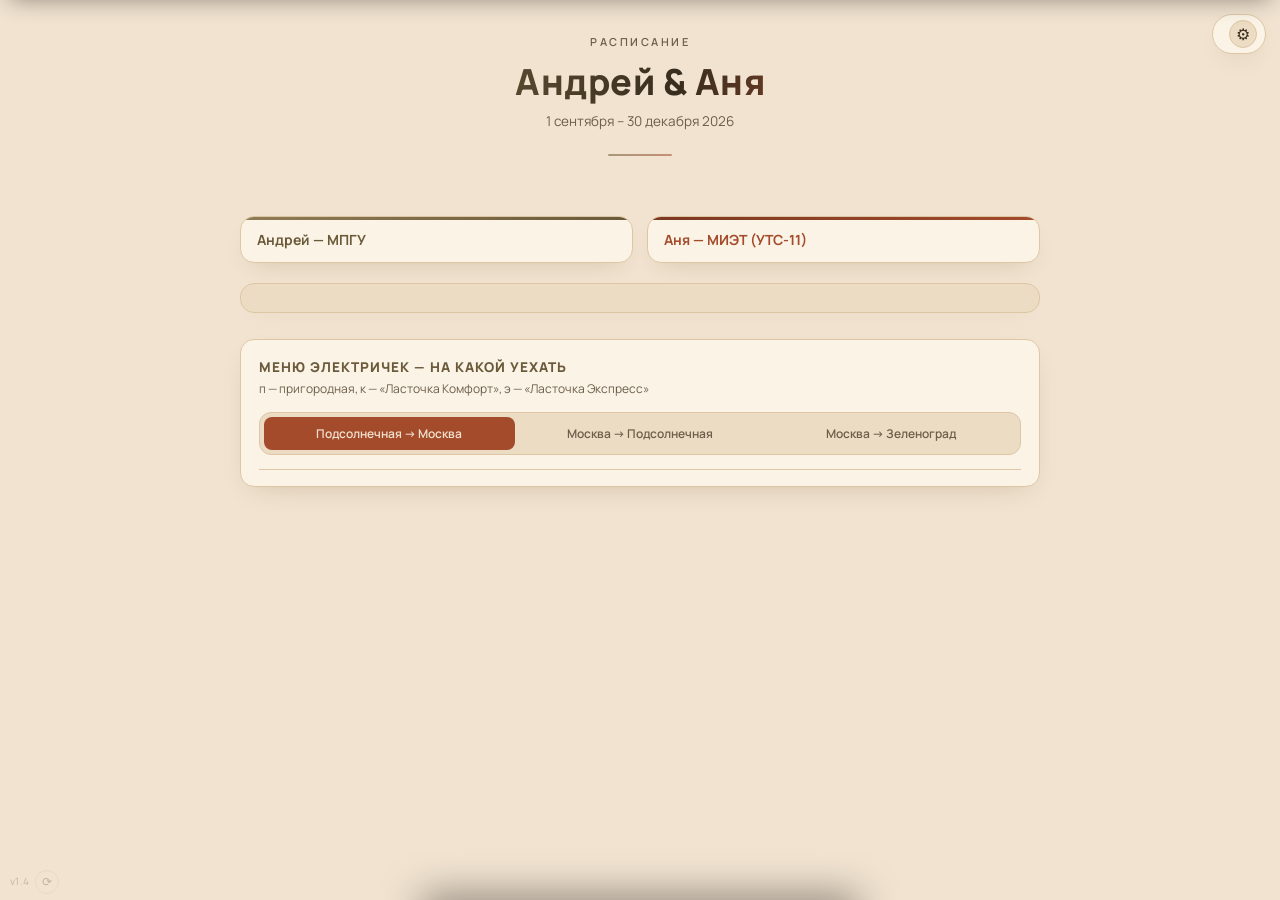
==== index.html @ a328d394 "feat: Add theme deletion functionality Co-Authored-By: Claude Code <noreply@anthropic.com>" ====
﻿<!DOCTYPE html>
<html lang="ru">
<head>
<meta charset="UTF-8">
<meta name="viewport" content="width=device-width, initial-scale=1.0, viewport-fit=cover">
<meta name="theme-color" id="themeColorMeta" content="#1a1512">
<meta name="apple-mobile-web-app-capable" content="yes">
<meta name="apple-mobile-web-app-status-bar-style" content="black-translucent">
<meta name="mobile-web-app-capable" content="yes">
<meta name="format-detection" content="telephone=no">
<meta name="description" content="Табло Андрея и Ани — расписание пар, электрички и свободное время на семестр 2026">
<meta name="apple-mobile-web-app-title" content="Табло Андрея и Ани">
<link rel="manifest" href="./manifest.json">
<link rel="apple-touch-icon" href="./icon-192.png">
<link rel="icon" type="image/png" sizes="192x192" href="./icon-192.png">
<script>
// Применяем сохранённую тему как можно раньше — до отрисовки, чтобы не было
// вспышки дефолтной темы (и цвета строки браузера, который ей не соответствует)
// при перезаходе на сайт.
(function(){
  try{
    var saved = localStorage.getItem('schedule-theme-andrey-anya');
    var resolved = saved || ((window.matchMedia && window.matchMedia('(prefers-color-scheme: light)').matches)
      // Без сохранённого выбора раньше всегда стартовала тёмная "Мокко".
      // Теперь, если у пользователя в системе включена светлая тема,
      // по умолчанию показываем светлую "Терракоту".
      ? 'terracotta' : null);
    if(resolved){
      document.documentElement.setAttribute('data-theme', resolved);
    }
    var meta = document.getElementById('themeColorMeta');
    if(meta) meta.setAttribute('content', resolved === 'terracotta' ? '#f1e3d0' : '#1a1512');
  }catch(e){}
})();
</script>
<noscript><div style="max-width:800px;margin:40px auto;padding:16px 20px;font-family:'Manrope',-apple-system,'Segoe UI',Roboto,Helvetica,Arial,sans-serif;font-size:14px;line-height:1.6;color:#5b4636;background:#f4ead9;border:1px solid #d9c3a3;border-radius:14px;">Табло — это интерактивное приложение, для его работы нужен включённый JavaScript. Пожалуйста, включите его и обновите страницу.</div></noscript>
<title>Табло — Андрей и Аня</title>
<link rel="preconnect" href="https://fonts.googleapis.com">
<link rel="preconnect" href="https://fonts.gstatic.com" crossorigin>
<link href="https://fonts.googleapis.com/css2?family=Manrope:wght@400;500;600;700;800&display=swap" rel="stylesheet">
<style>
  /* Мокко — базовая тема (без data-theme), тёмная: эспрессо-шоколад +
     карамель + бордо, в духе трендов 2026 (Pantone Mocha Mousse,
     Benjamin Moore Silhouette). */
  :root{
    color-scheme: dark;
    --bg: #1a1512;
    --panel: #241d17;
    --panel-2: #2c231c;
    --line: #3d3025;
    --andrey: #d3a86a;
    --andrey-dim: #a17f4d;
    --andrey-soft: rgba(211,168,106,0.12);
    --anya: #d1657b;
    --anya-dim: #9c4b5c;
    --anya-soft: rgba(209,101,123,0.15);
    --text: #f0e4d4;
    --text-dim: #a4907a;
    --free: #8fbf7a;
    --shadow: 0 10px 30px -12px rgba(0,0,0,0.6);
    --ease: cubic-bezier(.22,1,.36,1);
    /* Часто повторяющиеся пары transition. Подставляются через var() только
       туда, где длительность совпадает 1-в-1 — ни один селектор не потерял
       свой полный список transition-свойств, поведение не меняется, просто
       меньше дублирования буквального текста "color .3s var(--ease)" по файлу. */
    --t-color: color .3s var(--ease);
    --t-bg: background-color .3s var(--ease);
  }
  /* Терракота — светлая, глина/хаки + терракотовый (в духе трендов 2026:
     Universal Khaki, terracotta & clay). */
  :root[data-theme="terracotta"]{
    color-scheme: light;
    --bg: #f1e3d0;
    --panel: #faf3e6;
    --panel-2: #ecdcc3;
    --line: #ddc6a4;
    --andrey: #6b5a3a;
    --andrey-dim: #8f7c56;
    --andrey-soft: rgba(107,90,58,0.10);
    --anya: #a34b2b;
    --anya-dim: #7b3921;
    --anya-soft: rgba(163,75,43,0.12);
    --text: #382d1e;
    --text-dim: #6c5e4a;
    --free: #516839;
    --shadow: 0 10px 26px -14px rgba(90,55,20,0.25);
  }
  *{
    box-sizing:border-box;
    -webkit-tap-highlight-color: transparent;
  }
  body{
    margin:0;
    background: var(--bg);
    color: var(--text);
    font-family: 'Manrope', -apple-system, 'Segoe UI', Roboto, Helvetica, Arial, sans-serif;
    padding: max(28px, env(safe-area-inset-top)) max(16px, env(safe-area-inset-right)) max(60px, env(safe-area-inset-bottom)) max(16px, env(safe-area-inset-left));
    -webkit-font-smoothing: antialiased;
    -webkit-text-size-adjust: 100%;
    transition: background-color .4s var(--ease), var(--t-color);
  }
  .wrap{max-width: 800px; margin: 0 auto;}

  @keyframes dropIn{
    from{ opacity:0; transform: translateY(-10px); }
    to{ opacity:1; transform: translateY(0); }
  }
  @keyframes riseIn{
    from{ opacity:0; transform: translateY(10px); }
    to{ opacity:1; transform: translateY(0); }
  }
  @keyframes slotIn{
    from{ opacity:0; transform: translateY(12px); }
    to{ opacity:1; transform: translateY(0); }
  }
  @keyframes pillPop{
    0%{ transform: scale(.90); }
    55%{ transform: scale(1.06); }
    100%{ transform: scale(1); }
  }
  @keyframes fadePulse{
    0%,100%{ opacity:1; }
    50%{ opacity:.45; }
  }
  .drop-in{
    opacity:0;
    animation: dropIn .45s var(--ease) forwards;
    will-change: opacity, transform;
  }
  .drop-in.d1{ animation-delay: .04s; }
  .drop-in.d2{ animation-delay: .1s; }
  .drop-in.d3{ animation-delay: .16s; }
  .rise-in{
    opacity:0;
    animation: riseIn .45s var(--ease) forwards;
    will-change: opacity, transform;
  }
  .rise-in.d1{ animation-delay: .14s; }
  .rise-in.d2{ animation-delay: .2s; }
  .rise-in.d3{ animation-delay: .26s; }

  .board-header{
    text-align:center;
    padding: 6px 10px 26px;
    margin-bottom: 20px;
    position:relative;
  }
  .board-header::after{
    content:"";
    position:absolute;
    bottom:0; left:50%;
    transform: translateX(-50%);
    width:64px; height:2px;
    background: linear-gradient(90deg, var(--andrey), var(--anya));
    border-radius: 2px;
    opacity:.55;
    transition: background-image .35s var(--ease);
  }
  .board-header .kicker{
    letter-spacing: 2.5px;
    color: var(--text-dim);
    font-size: 11px;
    font-weight:600;
    text-transform:uppercase;
  }
  .board-header h1{
    font-weight: 800;
    font-size: clamp(26px, 6vw, 36px);
    margin: 8px 0 6px;
    letter-spacing: 0.5px;
    background: linear-gradient(100deg, var(--andrey) 20%, var(--text) 55%, var(--anya) 85%);
    -webkit-background-clip: text;
    background-clip: text;
    color: transparent;
    transition: background-image .4s var(--ease);
  }
  .board-header p{
    margin:0;
    color: var(--text-dim);
    font-size: 13.5px;
  }
  .theme-switcher{
    position: fixed;
    top: max(14px, env(safe-area-inset-top));
    right: max(14px, env(safe-area-inset-right));
    z-index: 600;
    margin-top: 0;
    padding: 5px 8px;
    background: var(--panel);
    border: 1px solid var(--line);
    border-radius: 20px;
    box-shadow: var(--shadow);
    display:flex;
    align-items:center;
    gap: 8px;
    transition: background-color .3s var(--ease), border-color .3s var(--ease);
  }
  .theme-swatch{
    position: relative;
    width: 26px;
    height: 26px;
    border-radius: 50%;
    border: 2px solid var(--line);
    padding: 0;
    cursor: pointer;
    touch-action: manipulation;
    -webkit-touch-callout: none;
    background: var(--panel-2);
    background-clip: padding-box;
    transition: border-color .25s var(--ease), transform .15s var(--ease), box-shadow .25s var(--ease);
  }
  /* Невидимая расширенная зона нажатия: свотч визуально маленький (26px),
     но касание отвечает на 44px минимум (WCAG 2.5.8 / Apple HIG / Material). */
  .theme-swatch::after{
    content:"";
    position:absolute;
    top:50%; left:50%;
    width:max(44px, 100%);
    height:max(44px, 100%);
    transform:translate(-50%,-50%);
  }
  @media (hover: hover){ .theme-swatch:hover{ transform: translateY(-2px) scale(1.06); will-change: transform; } }
  .theme-swatch:active{ transform: translateY(0) scale(.94); }
  .theme-swatch.active{
    border-color: var(--text);
    box-shadow: 0 0 0 2px var(--bg), 0 0 0 4px var(--text-dim);
  }

  .date-rail{
    display:flex;
    justify-content: flex-start;
    gap:8px;
    overflow-x:auto;
    padding: 4px 2px 14px;
    margin-bottom: 4px;
    -webkit-overflow-scrolling: touch;
    scrollbar-width: none;
    width: 100vw;
    margin-left: calc(-50vw + 50%);
    padding-left: calc(2px + (100vw - 100%) / 2);
    padding-right: calc(2px + (100vw - 100%) / 2);
  }
  @media (max-width: 560px){
    .date-rail{
      width: 100%;
      margin-left: 0;
      padding-left: 2px;
      padding-right: 2px;
    }
  }
  .date-rail::-webkit-scrollbar{ display:none; }
  .date-pill{
    position:relative;
    flex: 1 0 auto;
    min-width: 60px;
    background: var(--panel);
    border: 1px solid var(--line);
    color: var(--text-dim);
    font-size: 13px;
    padding: 9px 13px;
    border-radius: 10px;
    cursor: pointer;
    touch-action: manipulation;
    -webkit-touch-callout: none;
    -webkit-user-select: none;
    user-select: none;
    text-align:center;
    line-height:1.3;
    transition: border-color .25s var(--ease), color .25s var(--ease), transform .28s cubic-bezier(.34,1.56,.64,1), box-shadow .25s var(--ease), background-color .25s var(--ease);
  }
  @media (hover: hover){
    .date-pill:hover{ transform: translateY(-3px); border-color: var(--andrey-dim); will-change: transform; }
  }
  .date-pill:active{ transform: translateY(0) scale(.96); }
  .date-pill b{display:block; font-size:15.5px; color: var(--text); font-weight:700; transition: color .25s var(--ease);}
  .date-pill.active{
    border-color: var(--andrey);
    color: var(--andrey);
    background: var(--andrey-soft);
    box-shadow: 0 6px 16px -8px rgba(0,0,0,0.35);
  }
  .date-pill.active b{color: var(--andrey);}
  .date-pill.off b{color: var(--text-dim);}
  .date-pill.pop{ animation: pillPop .4s cubic-bezier(.34,1.56,.64,1); }

  .day-title-row{
    display:flex;
    align-items:center;
    justify-content:center;
    gap:10px;
    margin: 0 0 18px;
    position:relative;
  }
  .day-title{
    font-size: 14.5px;
    font-weight:600;
    color: var(--text-dim);
    text-align:center;
    margin: 0;
    letter-spacing: 1.5px;
    text-transform: uppercase;
    transition: var(--t-color), opacity .22s var(--ease);
  }
  .day-title.swapping{ opacity: 0; }
  .today-btn{
    position:absolute;
    right:0;
    background: var(--panel-2);
    border: 1px solid var(--line);
    color: var(--text-dim);
    padding: 5px 12px;
    border-radius: 20px;
    font-family:inherit;
    font-size: 11px;
    font-weight:700;
    letter-spacing: .3px;
    cursor:pointer;
    touch-action: manipulation;
    -webkit-touch-callout: none;
    -webkit-user-select: none;
    user-select: none;
    opacity:0;
    pointer-events:none;
    transform: translateY(-50%) scale(.9);
    top:50%;
    transition: opacity .25s var(--ease), transform .25s var(--ease), border-color .25s var(--ease), color .25s var(--ease);
  }
  .today-btn.show{
    opacity:1;
    pointer-events:auto;
    transform: translateY(-50%) scale(1);
  }
  @media (hover: hover){ .today-btn:hover{ color: var(--text); border-color: var(--andrey-dim); } }
  .today-btn:active{ transform: translateY(-50%) scale(.94); }
  .today-btn::after{
    content:"";
    position:absolute;
    top:50%; left:50%;
    width:max(44px, 100%);
    height:max(44px, 100%);
    transform:translate(-50%,-50%);
  }

  /* Точка "сегодня": статичная точка (::after) + пульсирующее кольцо (::before).
     Кольцо анимируется только через transform/opacity — это чистый композитинг
     (без перерисовки каждый кадр), в отличие от прежней анимации box-shadow. */
  .date-pill.today::after{
    content:"";
    position:absolute;
    top:6px; right:6px;
    width:6px; height:6px;
    border-radius:50%;
    background: var(--anya);
    z-index:1;
    transition: var(--t-bg);
  }
  .date-pill.today::before{
    content:"";
    position:absolute;
    top:6px; right:6px;
    width:6px; height:6px;
    border-radius:50%;
    background: var(--anya);
    animation: todayPulse 2.2s ease-out infinite;
    will-change: transform, opacity;
    transition: var(--t-bg);
  }
  .date-pill.today.active::after,
  .date-pill.today.active::before{ background: var(--bg); }
  @keyframes todayPulse{
    0%{ transform: scale(1); opacity:.5; }
    70%{ transform: scale(2.6); opacity:0; }
    100%{ transform: scale(2.6); opacity:0; }
  }

  .content-swap{
    transition: opacity .26s var(--ease), transform .26s var(--ease);
  }
  .content-swap.swapping{ opacity:0; transform: translateY(6px) scale(.99); }

  .columns{
    display:grid;
    grid-template-columns: 1fr 1fr;
    gap: 14px;
    margin-bottom: 20px;
  }
  @media (max-width: 560px){
    .columns{grid-template-columns: 1fr;}
  }

  .col{
    background: var(--panel);
    border: 1px solid var(--line);
    border-radius: 14px;
    overflow:hidden;
    box-shadow: var(--shadow);
    backdrop-filter: blur(10px);
    -webkit-backdrop-filter: blur(10px);
    transition: background-color .35s var(--ease), border-color .35s var(--ease), transform .35s var(--ease), box-shadow .35s var(--ease);
  }
  @media (hover: hover){
    .col:hover{
      transform: translateY(-3px);
      box-shadow: 0 16px 34px -14px rgba(0,0,0,0.5);
      will-change: transform;
    }
  }
  .col-head{
    padding: 13px 16px;
    font-weight:700;
    font-size:14px;
    display:flex;
    justify-content:space-between;
    align-items:center;
    position:relative;
    transition: var(--t-color);
  }
  .col-head::before{
    content:"";
    position:absolute;
    top:0; left:0; right:0; height:3px;
    transition: background-image .35s var(--ease);
  }
  .col.andrey .col-head{ color: var(--andrey); }
  .col.andrey .col-head::before{ background: linear-gradient(90deg, var(--andrey-dim), var(--andrey)); }
  .col.anya .col-head{ color: var(--anya); }
  .col.anya .col-head::before{ background: linear-gradient(90deg, var(--anya-dim), var(--anya)); }
  .col-head .free-tag{
    font-size:11px;
    color: var(--free);
    font-weight:600;
  }

  .slot{
    padding: 10px 16px;
    border-bottom: 1px solid var(--line);
    border-left: 3px solid transparent;
    font-size: 13px;
    display:flex;
    align-items:flex-start;
    gap:10px;
    cursor: pointer;
    touch-action: manipulation;
    -webkit-touch-callout: none;
    -webkit-user-select: none;
    user-select: none;
    animation: slotIn .4s var(--ease) both;
    animation-delay: calc(var(--i, 0) * 0.045s);
    will-change: opacity, transform;
    transition: var(--t-bg), border-left-color .3s var(--ease), padding-left .3s var(--ease);
  }
  @media (hover: hover){ .slot:hover{ background: var(--panel-2); } }
  .slot:last-child{border-bottom:none;}
  .slot.now{
    background: var(--anya-soft);
    border-left-color: var(--anya);
    padding-left: 13px;
  }
  .slot.now .time{ color: var(--anya); }
  .slot .time-left{
    display:block;
    margin-top:3px;
    font-size:9.5px;
    font-weight:700;
    letter-spacing:.5px;
    color: var(--anya);
    transition: var(--t-color);
  }
  .slot.past{ opacity:.5; }

  .slot .time{
    color: var(--text-dim);
    flex: 0 0 84px;
    font-size:12px;
    font-weight:600;
    padding-top:1px;
    transition: var(--t-color);
  }
  .slot .what b{display:block; color: var(--text); font-size:13px; font-weight:600; transition: var(--t-color);}
  .slot .what span{color: var(--text-dim); font-size:12px; transition: var(--t-color);}
  .empty-day{
    padding: 26px 14px;
    text-align:center;
    color: var(--free);
    font-size:13px;
    font-weight:600;
    animation: slotIn .45s var(--ease) both;
  }

  .meet-note{
    background: var(--panel-2);
    border: 1px solid var(--line);
    border-radius: 14px;
    padding: 14px 16px;
    font-size: 13px;
    color: var(--text-dim);
    margin-bottom: 26px;
    box-shadow: var(--shadow);
    animation: slotIn .45s var(--ease) both;
    animation-delay: .1s;
    transition: background-color .35s var(--ease), border-color .35s var(--ease), color .3s var(--ease);
  }
  .meet-note b{color: var(--text); transition: color .3s var(--ease);}

  .menu-board{
    background: var(--panel);
    border: 1px solid var(--line);
    border-radius: 14px;
    padding: 18px 18px 16px;
    margin-bottom: 18px;
    box-shadow: var(--shadow);
    transition: background-color .35s var(--ease), border-color .35s var(--ease);
  }
  .menu-board h2{
    font-size: 13.5px;
    letter-spacing:1px;
    color: var(--andrey);
    margin: 0 0 4px;
    font-weight:800;
    transition: color .3s var(--ease);
  }
  .menu-sub{
    font-size: 12px;
    color: var(--text-dim);
    margin: 0 0 14px;
    line-height: 1.5;
    transition: color .3s var(--ease);
  }
  .menu-tabs{
    position:relative;
    display:flex;
    background: var(--panel-2);
    border: 1px solid var(--line);
    border-radius: 12px;
    padding: 4px;
    margin-bottom: 14px;
    transition: background-color .35s var(--ease), border-color .35s var(--ease);
  }
  .menu-tab-indicator{
    position:absolute;
    top:4px; bottom:4px; left:4px;
    width: calc((100% - 8px) / 3);
    background: var(--anya);
    border-radius: 8px;
    transition: transform .35s var(--ease);
    z-index:0;
  }
  .menu-tab{
    position:relative;
    z-index:1;
    flex:1;
    background: transparent;
    border: none;
    color: var(--text-dim);
    padding: 8px 6px;
    border-radius: 8px;
    font-size: 12px;
    font-weight:600;
    font-family:inherit;
    cursor:pointer;
    transition: color .35s var(--ease);
    -webkit-tap-highlight-color: transparent;
  }
  .menu-tab.active{ color: var(--bg); }
  /* Невидимая расширенная зона нажатия: панель вкладок компактная (~32px по
     высоте), ниже 44px-минимума, который рекомендуют WCAG 2.5.8, Apple HIG
     и Material Design. Расширяем через ::after, не трогая визуальную высоту. */
  .menu-tab::after{
    content:"";
    position:absolute;
    top:50%; left:0; right:0;
    height:max(44px, 100%);
    transform:translateY(-50%);
  }
  .menu-list{
    max-height: 340px;
    overflow-y: auto;
    border-top: 1px solid var(--line);
    -webkit-tap-highlight-color: transparent;
  }
  .menu-list::-webkit-scrollbar{width:6px;}
  .menu-list::-webkit-scrollbar-thumb{background:var(--line); border-radius:3px;}
  .menu-row{
    display:flex;
    align-items:center;
    gap: 10px;
    padding: 8px 4px;
    border-bottom: 1px solid var(--line);
    border-left: 3px solid transparent;
    font-size: 13px;
    transition: background-color .25s var(--ease), border-left-color .25s var(--ease), opacity .25s var(--ease);
    -webkit-tap-highlight-color: transparent;
    animation: slotIn .35s var(--ease) both;
    animation-delay: calc(var(--i, 0) * 0.02s);
  }
  @media (hover: hover){ .menu-row:hover{ background: var(--panel-2); } }
  .menu-row.past{ opacity: .4; }
  .menu-row.next{
    background: var(--anya-soft);
    border-left-color: var(--anya);
  }
  .menu-row.next .dep{ color: var(--anya); }
  .menu-row .soon-tag{
    flex: 0 0 auto;
    font-size: 9.5px;
    font-weight:700;
    letter-spacing:.4px;
    text-transform:uppercase;
    color: var(--anya);
    background: var(--anya-soft);
    padding: 2px 6px;
    border-radius: 6px;
    animation: fadePulse 1.8s ease-in-out infinite;
  }
  .menu-row .num{
    flex: 0 0 52px;
    color: var(--text-dim);
    font-size: 11px;
    font-weight:600;
  }
  .menu-row .dep{
    flex: 0 0 52px;
    font-weight:700;
    color: var(--andrey);
  }
  .menu-row .arrow{ color: var(--text-dim); flex: 0 0 14px; text-align:center;}
  .menu-row .arr{
    flex: 0 0 52px;
    font-weight:700;
    color: var(--anya);
  }
  .menu-row .dest{
    flex: 1;
    color: var(--text-dim);
    font-size: 12px;
    text-align:right;
  }
  .menu-row .alab{
    flex: 0 0 20px;
    font-size: 13px;
    text-align:center;
  }
  .menu-row .alab.yes{ color: var(--free); }
  .menu-row .alab.no{ color: var(--text-dim); }

  .sheet-scrim{
    position: fixed;
    inset: 0;
    cursor: pointer;
    background: rgba(0,0,0,0.5);
    -webkit-backdrop-filter: blur(2px);
    backdrop-filter: blur(2px);
    opacity: 0;
    pointer-events: none;
    transition: opacity .28s var(--ease);
    z-index: 998;
  }
  .sheet-scrim.open{ opacity:1; pointer-events:auto; }

  .detail-sheet{
    position: fixed;
    left: 50%;
    bottom: 0;
    width: min(92vw, 460px);
    max-height: 62vh;
    max-height: 62dvh;
    transform: translate(-50%, 100%);
    background: var(--panel);
    border: 1px solid var(--line);
    border-bottom: none;
    border-radius: 20px 20px 0 0;
    box-shadow: 0 -14px 40px -12px rgba(0,0,0,0.5);
    padding: 10px 22px calc(22px + env(safe-area-inset-bottom, 0px));
    z-index: 999;
    backdrop-filter: blur(15px);
    -webkit-backdrop-filter: blur(15px);
    transition: transform .32s cubic-bezier(.22,1,.36,1);
  }
  .detail-sheet.open{ transform: translate(-50%, 0); }
  .detail-sheet.dragging{ transition: none; }
  .detail-sheet.andrey .sheet-time{ color: var(--andrey); }
  .detail-sheet.anya .sheet-time{ color: var(--anya); }
  .detail-sheet.andrey .sheet-meta span::before{ background: var(--andrey); }
  .detail-sheet.anya .sheet-meta span::before{ background: var(--anya); }

  .sheet-grabber{
    width: 40px;
    height: 4px;
    border-radius: 3px;
    background: var(--line);
    margin: 4px auto 14px;
    cursor: grab;
    touch-action: none;
    -webkit-user-select: none;
    -webkit-touch-callout: none;
  }
  .sheet-close{
    position: absolute;
    top: 14px; right: 14px;
    width: 30px; height: 30px;
    border-radius: 50%;
    border: 1px solid var(--line);
    background: var(--panel-2);
    color: var(--text-dim);
    font-size: 13px;
    cursor: pointer;
    touch-action: manipulation;
    -webkit-touch-callout: none;
    transition: color .2s var(--ease), border-color .2s var(--ease), transform .15s var(--ease);
  }
  .sheet-close:hover{ color: var(--text); border-color: var(--andrey-dim); }
  .sheet-close:active{ transform: scale(.92); }
  .sheet-close::after{
    content:"";
    position:absolute;
    top:50%; left:50%;
    width:max(44px, 100%);
    height:max(44px, 100%);
    transform:translate(-50%,-50%);
  }
  .sheet-header{
    cursor: grab;
    /* Не pan-y: заголовок не прокручиваемая область, и allow-панорамирование
       иногда даёт браузеру забрать вертикальный жест под нативный скролл
       раньше, чем до JS дойдут pointermove — из-за этого свайп-закрытие
       мог не сработать с первого раза на touch-устройствах. none здесь
       ведёт себя как на .sheet-grabber и отдаёт весь жест перетаскиванию. */
    touch-action: none;
    -webkit-user-select: none;
    -webkit-touch-callout: none;
  }
  .sheet-body{
    max-height: calc(62vh - 60px);
    max-height: calc(62dvh - 60px);
    overflow-y: auto;
    -webkit-overflow-scrolling: touch;
    overscroll-behavior: contain;
    touch-action: pan-y;
  }
  .sheet-time{
    font-size: 13px;
    font-weight: 700;
    letter-spacing: .5px;
    transition: var(--t-color);
  }
  .sheet-title{
    margin: 6px 0 14px;
    font-size: 18px;
    font-weight: 800;
    color: var(--text);
    line-height: 1.3;
  }
  .sheet-meta{
    display: flex;
    flex-direction: column;
    gap: 9px;
  }
  .sheet-meta span{
    position: relative;
    padding-left: 16px;
    font-size: 14px;
    color: var(--text-dim);
    line-height: 1.4;
    transition: var(--t-color);
  }
  .sheet-meta span::before{
    content: "";
    position: absolute;
    left: 0; top: 6px;
    width: 6px; height: 6px;
    border-radius: 50%;
    background: var(--text-dim);
    transition: var(--t-bg);
  }

  /* Видимый фокус клавиатуры (WCAG 2.4.7 / 2.4.11) для всех интерактивных
     элементов табло — раньше даты, пары, вкладки и кнопки откликались
     только на указатель. Ограничено :focus-visible, чтобы у мыши/тача
     не появлялось кольцо на обычный клик. */
  .date-pill:focus-visible,
  .slot:focus-visible,
  .menu-tab:focus-visible,
  .theme-swatch:focus-visible,
  .today-btn:focus-visible,
  .sheet-close:focus-visible{
    outline: 2px solid var(--andrey);
    outline-offset: 2px;
  }
  .theme-swatch:focus-visible{ outline-offset: 3px; }

  @media print{
    /* Расписание логично распечатать: убираем декоративную анимацию,
       фон и интерактивные элементы, а также меню электричек — оставляем
       только сами пары. */
    body{ background:#fff !important; color:#000 !important; padding:0; }
    .theme-switcher, .today-btn, .sheet-scrim, .detail-sheet, .menu-board{ display:none !important; }
    .date-rail{ overflow:visible; flex-wrap:wrap; }
    .col{ box-shadow:none; border:1px solid #999; break-inside: avoid; }
    .slot{ animation:none !important; opacity:1 !important; }
  }

  @media (prefers-reduced-motion: reduce){
    *{ animation-duration: 0.001s !important; transition-duration: 0.001s !important; }
  }

  /* Update banner */
  .update-banner{
    position: fixed;
    left: 0; right: 0;
    top: 0;
    z-index: 700;
    display:flex;
    align-items:center;
    justify-content:center;
    gap: 12px;
    padding: max(10px, env(safe-area-inset-top)) max(14px, env(safe-area-inset-right)) 10px max(14px, env(safe-area-inset-left));
    background: var(--panel);
    border-bottom: 1px solid var(--line);
    box-shadow: 0 8px 24px -10px rgba(0,0,0,0.45);
    transform: translateY(-100%);
    transition: transform .3s var(--ease), background-color .3s var(--ease), border-color .3s var(--ease);
  }
  .update-banner.show{ transform: translateY(0); }
  .update-banner span{
    font-size: 12.5px;
    font-weight: 600;
    color: var(--text);
  }
  .update-banner button{
    border-radius: 16px;
    padding: 6px 14px;
    font-size: 12px;
    font-weight: 700;
    cursor: pointer;
    touch-action: manipulation;
    -webkit-touch-callout: none;
    border: 1px solid var(--line);
    transition: border-color .2s var(--ease), color .2s var(--ease), background-color .2s var(--ease), transform .15s var(--ease);
  }
  .update-banner button:active{ transform: scale(.95); }
  .update-banner .update-refresh{
    background: var(--andrey-soft);
    color: var(--andrey);
    border-color: var(--andrey-dim);
  }
  .update-banner .update-dismiss{
    background: transparent;
    color: var(--text-dim);
  }

  /* App version badge */
  .app-version{
    position: fixed;
    bottom: max(6px, env(safe-area-inset-bottom));
    left: 10px;
    font-size: 10px;
    color: var(--text-dim);
    opacity: .35;
    z-index: 500;
    letter-spacing: .3px;
    pointer-events: none;
    transition: color .3s var(--ease);
  }
  @media (hover: hover){
    .app-version:hover{ opacity: .45; }
  }

  /* Theme Menu Modal */
  .theme-menu-scrim{
    position: fixed;
    inset: 0;
    background: rgba(0,0,0,0.6);
    backdrop-filter: blur(4px);
    z-index: 700;
    opacity: 0;
    pointer-events: none;
    transition: opacity .3s var(--ease);
  }
  .theme-menu-scrim.open{
    opacity: 1;
    pointer-events: auto;
  }
  .theme-menu{
    position: fixed;
    top: 50%;
    left: 50%;
    transform: translate(-50%, -50%) scale(0.9);
    width: min(520px, calc(100vw - 32px));
    max-height: calc(100vh - 80px);
    background: var(--panel);
    border: 1px solid var(--line);
    border-radius: 20px;
    padding: 24px;
    box-shadow: var(--shadow);
    z-index: 701;
    opacity: 0;
    pointer-events: none;
    transition: opacity .3s var(--ease), transform .3s var(--ease);
    overflow-y: auto;
  }
  .theme-menu.open{
    opacity: 1;
    pointer-events: auto;
    transform: translate(-50%, -50%) scale(1);
  }
  .theme-menu-header{
    display: flex;
    justify-content: space-between;
    align-items: center;
    margin-bottom: 20px;
    padding-bottom: 16px;
    border-bottom: 1px solid var(--line);
  }
  .theme-menu-header h2{
    margin: 0;
    font-size: 20px;
    font-weight: 700;
    color: var(--text);
  }
  .theme-menu-close{
    width: 32px;
    height: 32px;
    border-radius: 50%;
    border: 1px solid var(--line);
    background: var(--panel-2);
    color: var(--text);
    cursor: pointer;
    display: flex;
    align-items: center;
    justify-content: center;
    font-size: 18px;
    transition: var(--t-bg), var(--t-color), transform .2s var(--ease);
  }
  .theme-menu-close:hover{
    background: var(--line);
    transform: scale(1.05);
  }
  .theme-menu-close:active{
    transform: scale(0.95);
  }
  .theme-menu-section{
    margin-bottom: 24px;
  }
  .theme-menu-section h3{
    margin: 0 0 12px 0;
    font-size: 14px;
    font-weight: 600;
    color: var(--text-dim);
    text-transform: uppercase;
    letter-spacing: 1px;
  }
  .theme-grid{
    display: grid;
    grid-template-columns: repeat(auto-fill, minmax(140px, 1fr));
    gap: 12px;
  }
  .theme-card{
    background: var(--panel-2);
    border: 2px solid var(--line);
    border-radius: 12px;
    padding: 12px;
    cursor: pointer;
    transition: var(--t-bg), border-color .3s var(--ease), transform .2s var(--ease);
    position: relative;
  }
  .theme-card:hover{
    border-color: var(--text-dim);
    transform: translateY(-2px);
  }
  .theme-card.active{
    border-color: var(--andrey);
    background: var(--andrey-soft);
  }
  .theme-card.active::after{
    content: '✓';
    position: absolute;
    top: 8px;
    right: 8px;
    width: 20px;
    height: 20px;
    background: var(--andrey);
    color: var(--bg);
    border-radius: 50%;
    display: flex;
    align-items: center;
    justify-content: center;
    font-size: 12px;
    font-weight: 700;
  }
  .theme-preview{
    height: 60px;
    border-radius: 8px;
    margin-bottom: 8px;
    position: relative;
    overflow: hidden;
  }
  .theme-card-name{
    font-size: 13px;
    font-weight: 600;
    color: var(--text);
    margin: 0;
  }
  .theme-card-description{
    font-size: 11px;
    color: var(--text-dim);
    margin: 4px 0 0 0;
  }
  .theme-controls{
    display: flex;
    gap: 8px;
    margin-top: 16px;
  }
  .theme-btn{
    flex: 1;
    padding: 10px 16px;
    border: 1px solid var(--line);
    border-radius: 10px;
    background: var(--panel-2);
    color: var(--text);
    font-size: 13px;
    font-weight: 600;
    cursor: pointer;
    transition: var(--t-bg), var(--t-color), transform .2s var(--ease);
  }
  .theme-btn:hover{
    background: var(--line);
    transform: translateY(-1px);
  }
  .theme-btn:active{
    transform: translateY(0);
  }
  .theme-btn.primary{
    background: var(--andrey);
    color: var(--bg);
    border-color: var(--andrey);
  }
  .theme-btn.primary:hover{
    background: var(--andrey-dim);
    border-color: var(--andrey-dim);
  }
  .theme-info{
    background: var(--panel-2);
    border: 1px solid var(--line);
    border-radius: 10px;
    padding: 12px 16px;
    font-size: 12px;
    color: var(--text-dim);
    line-height: 1.5;
  }
  .theme-menu-trigger{
    width: 28px;
    height: 28px;
    border-radius: 50%;
    border: 1px solid var(--line);
    background: var(--panel-2);
    color: var(--text);
    cursor: pointer;
    display: flex;
    align-items: center;
    justify-content: center;
    font-size: 16px;
    transition: var(--t-bg), var(--t-color), transform .2s var(--ease);
    margin-left: 8px;
  }
  .theme-menu-trigger:hover{
    background: var(--line);
    transform: scale(1.05);
  }
  .theme-menu-trigger:active{
    transform: scale(0.95);
  }

  /* Manual update check button */
  .update-check-btn{
    display: inline-flex;
    align-items: center;
    justify-content: center;
    width: 24px;
    height: 24px;
    border-radius: 50%;
    border: 1px solid var(--line);
    background: transparent;
    color: var(--text-dim);
    font-size: 12px;
    cursor: pointer;
    touch-action: manipulation;
    -webkit-touch-callout: none;
    margin-left: 6px;
    vertical-align: middle;
    pointer-events: auto;
    transition: color .2s var(--ease), border-color .2s var(--ease), transform .15s var(--ease), background-color .2s var(--ease);
  }
  .update-check-btn:active{ transform: scale(.9); }
  @media (hover: hover){
    .update-check-btn:hover{ color: var(--andrey); border-color: var(--andrey-dim); }
  }
  .update-check-btn.ok{
    color: var(--free);
    border-color: var(--free);
  }
</style>
</head>
<body>

<div class="update-banner" id="updateBanner" role="status">
  <span>Доступна новая версия сайта</span>
  <button class="update-refresh" id="updateRefreshBtn" type="button">Обновить</button>
  <button class="update-dismiss" id="updateDismissBtn" type="button" aria-label="Скрыть">Позже</button>
</div>

<div class="wrap" id="pageWrap">

  <div class="board-header">
    <div class="kicker drop-in d1">Расписание</div>
    <h1 class="drop-in d2">Андрей &amp; Аня</h1>
    <p class="drop-in d3">1 сентября – 30 декабря 2026</p>
    <div class="theme-switcher drop-in d3" id="themeSwitcher" role="group" aria-label="Выбор темы оформления">
      <button class="theme-menu-trigger" id="themeMenuBtn" type="button" aria-label="Открыть меню тем">⚙</button>
    </div>
  </div>

  <!-- Theme Menu Modal -->
  <div class="theme-menu-scrim" id="themeMenuScrim"></div>
  <div class="theme-menu" id="themeMenu" role="dialog" aria-modal="true" aria-labelledby="themeMenuTitle">
    <div class="theme-menu-header">
      <h2 id="themeMenuTitle">Темы оформления</h2>
      <button class="theme-menu-close" id="themeMenuClose" type="button" aria-label="Закрыть">×</button>
    </div>

    <div class="theme-menu-section">
      <h3>Доступные темы</h3>
      <div class="theme-grid" id="themeMenuGrid"></div>
    </div>

    <div class="theme-menu-section">
      <h3>Настройки</h3>
      <div class="theme-info">
        <p><strong>Текущая тема:</strong> <span id="currentThemeName"></span></p>
        <p style="margin-top: 8px;">Тема сохраняется автоматически и применяется при следующем посещении.</p>
      </div>
    </div>

    <div class="theme-controls">
      <button class="theme-btn" id="themeResetBtn" type="button">Сброс на системную</button>
      <button class="theme-btn primary" id="themeCloseBtn" type="button">Готово</button>
    </div>
  </div>

  <div class="rise-in d1">
    <div class="date-rail" id="dateRail" role="tablist" aria-label="Выбор дня"></div>
    <div class="day-title-row">
      <div class="day-title" id="dayTitle" aria-live="polite"></div>
      <button class="today-btn" id="todayBtn" onclick="jumpToToday()" title="Вернуться к сегодняшнему дню" tabindex="-1" aria-hidden="true">Сегодня</button>
    </div>
  </div>

  <div class="content-swap rise-in d2" id="daySwap">
    <div class="columns">
      <div class="col andrey">
        <div class="col-head"><span>Андрей — МПГУ</span><span class="free-tag" id="andreyFree"></span></div>
        <div id="andreySlots"></div>
      </div>
      <div class="col anya">
        <div class="col-head"><span>Аня — МИЭТ (УТС-11)</span><span class="free-tag" id="anyaFree"></span></div>
        <div id="anyaSlots"></div>
      </div>
    </div>

    <div class="meet-note" id="meetNote"></div>
  </div>

  <div class="menu-board rise-in d3">
    <h2>МЕНЮ ЭЛЕКТРИЧЕК — НА КАКОЙ УЕХАТЬ</h2>
    <p class="menu-sub">п — пригородная, к — «Ласточка Комфорт», э — «Ласточка Экспресс»</p>
    <div class="menu-tabs" role="tablist">
      <div class="menu-tab-indicator" id="menuIndicator" aria-hidden="true"></div>
      <button class="menu-tab active" role="tab" aria-selected="true" onclick="setMenu(0)">Подсолнечная → Москва</button>
      <button class="menu-tab" role="tab" aria-selected="false" onclick="setMenu(1)">Москва → Подсолнечная</button>
      <button class="menu-tab" role="tab" aria-selected="false" onclick="setMenu(2)">Москва → Зеленоград</button>
    </div>
    <div class="menu-list" id="menuList"></div>
  </div>

</div>

<div class="sheet-scrim" id="sheetScrim" onclick="closeSheet()"></div>
<div class="detail-sheet" id="detailSheet" role="dialog" aria-modal="true" aria-labelledby="sheetTitle" aria-hidden="true" inert>
  <div class="sheet-grabber" id="sheetGrabber" aria-hidden="true"></div>
  <button class="sheet-close" onclick="closeSheet()" aria-label="Закрыть">✕</button>
  <div class="sheet-header" id="sheetHeader">
    <div class="sheet-time" id="sheetTime"></div>
    <h3 class="sheet-title" id="sheetTitle"></h3>
  </div>
  <div class="sheet-body">
    <div class="sheet-meta" id="sheetMeta"></div>
  </div>
</div>

<script>
// Расписание Ани по неделям: у МИЭТ чередуются числитель/знаменатель,
// поэтому это два разных объекта (каждый по дню недели), а не одно
// повторяющееся расписание.
// anyaWeek1 moved to data.json

// Расписание на неделю с 7 сентября (понедельник и суббота совпали с
// первой неделей, остальные дни — другие пары).
// anyaWeek2 moved to data.json

// Расписание Андрея — группа 107 (ВОМ23-ММИ2607), 3-я подгруппа.
// Скопировано из проверенного расписания групп (index.html); для пар,
// которые идут по подгруппам, выбран вариант 3-й подгруппы.
const andrey = {
  "2026-09-01": [
    {t:"09:00–10:30", w:"Первый раз на первый курс", d:"ассист. Тихонов С.О. · ауд. 301"},
    {t:"10:40–12:10", w:"Знакомство со структурой МПГУ и ИМИ", d:"Дирекция ИМИ и представители кафедр · ауд. 402"},
    {t:"12:40–14:10", w:"Знакомство с ЭБС МПГУ", d:"Курицына Т.В. · ауд. 301"},
    {t:"14:20–15:50", w:"Основы российской государственности", d:"практика · ассист. Куанова И.Б. · ауд. 207"},
  ],
  "2026-09-02": [
    {t:"09:00–10:30", w:"Знакомство со студ. самоуправлением и профсоюзом", d:"Горпенко К.Д., Корноухова Д.Д. · ауд. 402"},
    {t:"10:40–12:10", w:"МПГУ – не только учёба", d:"Гульянц С.С., представители УВР · ауд. 402"},
    {t:"12:40–14:10", w:"Геометрия", d:"лекция · доц. Никифорова А.В. · ауд. 401"},
    {t:"14:20–15:50", w:"Математический анализ", d:"лекция · проф. Матвеев Е.М. · ауд. 401"},
  ],
  "2026-09-03": [
    {t:"09:00–10:30", w:"Знакомство с цифровой образоват. средой МПГУ", d:"лекция · доц. Маняхина В.Г. · ауд. 301"},
    {t:"10:40–12:10", w:"История России", d:"лекция · доц. Филина Е.И. · ауд. 402"},
    {t:"12:40–14:10", w:"Алгебра", d:"лекция · проф. Михайлова М.В. · ауд. 401"},
  ],
  "2026-09-04": [
    {t:"10:40–12:10", w:"Учимся учиться", d:"доц. Чуйкова Н.В. · ауд. 401"},
    {t:"12:40–14:10", w:"Основы российской государственности", d:"лекция · доц. Максимова Л.Н. · ауд. 402"},
    {t:"14:20–15:50", w:"Основы российской государственности", d:"лекция · доц. Максимова Л.Н. · ауд. 402"},
    {t:"16:00–17:30", w:"Цифровая образоват. среда МПГУ (лаб)", d:"3 подгруппа · Овчарова П.С. · ауд. 211"},
  ],
  "2026-09-05": [
    {t:"09:00–15:50", w:"Встречи с кураторами-студентами", d:"весь день · День кураторов"},
  ],
  "2026-09-06": [],
  "2026-09-07": [
    {t:"10:40–12:10", w:"Геометрия", d:"лекция · доц. Никифорова А.В. · ауд. 301"},
    {t:"12:40–14:10", w:"Алгебра", d:"практика · ассист. Артемов Д.Ю. · ауд. 407"},
  ],
  "2026-09-08": [
    {t:"09:00–10:30", w:"Иностранный язык", d:"практика · доц. Кашпарова В.С. · ауд. 405"},
    {t:"10:40–12:10", w:"Геометрия", d:"лекция · доц. Никифорова А.В. · ауд. 301"},
  ],
  "2026-09-09": [
    {t:"09:00–10:30", w:"Геометрия", d:"практика · доц. Никифорова А.В. · ауд. 206"},
    {t:"10:40–12:10", w:"История России", d:"лекция · доц. Филина Е.И. · ауд. 402"},
    {t:"14:20–15:50", w:"Тренинг по военно-спортивной подготовке", d:"пр-кт Вернадского, дом 88, спорт. зал"},
  ],
  "2026-09-10": [
    {t:"09:00–10:30", w:"Математический анализ", d:"лекция · проф. Матвеев Е.М. · ауд. 401"},
    {t:"10:40–12:10", w:"Знакомство с деканатом и его функциями", d:"Машкина А.В. · ауд. 301"},
    {t:"12:40–14:10", w:"Алгебра", d:"лекция · проф. Михайлова М.В. · ауд. 401"},
  ],
  "2026-09-11": [
    {t:"10:40–12:10", w:"Математический анализ", d:"практика · ассист. Морозенкова М.С. · ауд. 207"},
    {t:"12:40–14:10", w:"Основы российской государственности", d:"практика · ассист. Куанова И.Б. · ауд. 407"},
    {t:"14:20–15:50", w:"Речевые практики", d:"практика · ассист. Редькина Д.И. · ауд. 405"},
  ],
  "2026-09-12": [
    {t:"09:00–15:50", w:"Самостоятельные и групповые прогулки", d:"весь день · День здоровья"},
  ],
  "2026-09-13": [],
};

// Список дат строится от начала семестра до его конца (день недели всегда
// считается из iso — единый источник правды).
const SCHEDULE_START = "2026-09-01";
// OVERALL_END moved to data.json
// REGULAR_START moved to data.json
const MONTH_SHORT_RU = ["янв","февр","мар","апр","мая","июня","июля","авг","сент","окт","нояб","дек"];

function isoPlusDays(iso, n){
  const d = new Date(iso + "T00:00:00");
  d.setDate(d.getDate() + n);
  const y = d.getFullYear();
  const m = String(d.getMonth()+1).padStart(2,"0");
  const day = String(d.getDate()).padStart(2,"0");
  return `${y}-${m}-${day}`;
}

// Инициализация глобальных переменных расписания перед loadZData()
let andreyWeekly = {};
let andreyOneOffs = {};
let anyaWeek1 = {};
let anyaWeek2 = {};
let anyaЧ = {};
let anyaЗ = {};
let REGULAR_START = '2026-09-14';
let OVERALL_START = '2026-09-01';
let OVERALL_END = '2026-12-30';

// dateList will be initialized after data loads
let dateList = [];

const weekdayNames = ["Вс","Пн","Вт","Ср","Чт","Пт","Сб"];

// ------ Общие правила ------
const HOLIDAYS = { "2026-11-04": "День народного единства" };
function isHoliday(iso){ return Object.prototype.hasOwnProperty.call(HOLIDAYS, iso); }
// Даты, у которых на весь день стоит мероприятие (не «пустая» суббота).
const allDayEventDates = new Set(["2026-09-05","2026-09-12"]);

// Чётность недели (числитель/знаменатель) — как в проверенном расписании групп.
function weekTypeFor(iso){
  const anchor = new Date("2026-09-14T00:00:00");
  const d = new Date(iso + "T00:00:00");
  const diffDays = Math.round((d - anchor) / 86400000);
  const weekIndex = Math.floor(diffDays / 7);
  const evenWeek = ((weekIndex % 2) + 2) % 2 === 0;
  return evenWeek ? 1 : 2;
}
function byTime(a, b){
  const ra = parseRange(a.t), rb = parseRange(b.t);
  if(!ra || !rb) return 0;
  return ra[0]-rb[0];
}

// Инициализация глобальных переменных расписания перед loadZData()
let andreyWeekly = {};
let andreyOneOffs = {};
let anyaWeek1 = {};
let anyaWeek2 = {};
let anyaЧ = {};
let anyaЗ = {};
let REGULAR_START = '2026-09-14';
let OVERALL_START = '2026-09-01';
let OVERALL_END = '2026-12-30';

// ------ Расписание Андрея (МПГУ, группа 107) ------
// 1–13 сентября задано явно объектом andrey (адаптационный модуль выше).
// С 14 сентября — недельный шаблон группы 107 с чередованием числ/знам,
// перенесено из проверенного расписания index.html (+ точечные замены).
// andreyWeekly moved to data.json
// andreyOneOffs moved to data.json

async function loadZData() {
  try {
    const response = await fetch('./data.json');
    const data = await response.json();
    window.zData = data;

    // Map data back to the global variables the existing code expects
    andreyWeekly = data.schedules.andreyWeekly || {};
    andreyOneOffs = data.schedules.andreyOneOffs || {};
    anyaWeek1 = data.schedules.anyaWeek1 || {};
    anyaWeek2 = data.schedules.anyaWeek2 || {};
    anyaЧ = data.schedules.anyaЧ || {};
    anyaЗ = data.schedules.anyaЗ || {};
    REGULAR_START = data.constants.REGULAR_START || '2026-09-14';
    OVERALL_START = data.constants.OVERALL_START || '2026-09-01';
    OVERALL_END = data.constants.OVERALL_END || '2026-12-30';

    // Initialize dateList after OVERALL_END is loaded
    const list = [];
    let cur = SCHEDULE_START;
    while(cur <= OVERALL_END){
      const d = new Date(cur + "T00:00:00");
      list.push([cur, `${d.getDate()} ${MONTH_SHORT_RU[d.getMonth()]}`]);
      cur = isoPlusDays(cur, 1);
    }
    dateList = list;
  } catch (e) {
    console.error('Failed to load Z data:', e);
  }
}

function andreySchedule(iso){
  if(isHoliday(iso)) return [];
  const parity = weekTypeFor(iso);
  const from = (andreyWeekly[weekdayIndex(iso)] || []).filter(it =>
    (it.week === "all" || it.week === parity) && (!it.until || iso <= it.until)
  );
  const extra = andreyOneOffs[iso] || [];
  return [...from, ...extra].sort(byTime);
}

// ------ Расписание Ани (МИЭТ, УТС-11) ------
// Пары в МИЭТ идут в фиксированные слоты. Слоты 1–5 заданы в таблицах;
// слот 6 (17:00–18:20) у неё пуст, кроме субботы, где стоит Военная подготовка.
const MIET_TIME = {
  1:"09:00–10:20", 2:"10:30–11:50", 3:"12:00–13:20", 4:"14:00–15:20", 5:"15:30–16:50", 6:"17:00–18:20"
};
// 1–6 сентября — адаптационная неделя (anyaWeek1), 7–13 сентября — anyaWeek2.
// С 14 сентября (начало пар) идёт цикл из четырёх расписаний МИЭТ: 1ч, 1з, 2ч, 2з.
// В данных МИЭТ 1ч и 2ч совпадают (как и 1з≈2з), поэтому описываем два шаблона
// и раскладываем по циклу: [1ч, 1з, 1ч, 1з].
// anyaЧ moved to data.json
// anyaЗ moved to data.json
// Цикл МИЭТ: неделя 1 → 1ч, 2 → 1з, 3 → 1ч, 4 → 1з …
const anyaCycle = [anyaЧ, anyaЗ, anyaЧ, anyaЗ];
function anyaSchedule(iso){
  if(isHoliday(iso)) return [];
  if(iso < REGULAR_START){
    const store = iso < "2026-09-07" ? anyaWeek1 : anyaWeek2;
    return store[weekdayIndex(iso)] || [];
  }
  const weeksSince = Math.floor(Math.round((new Date(iso+"T00:00:00") - new Date(REGULAR_START+"T00:00:00")) / 86400000) / 7);
  const idx = ((weeksSince % 4) + 4) % 4;
  return anyaCycle[idx][weekdayIndex(iso)] || [];
}

const dom = {
  rail: document.getElementById('dateRail'),
  dayTitle: document.getElementById('dayTitle'),
  todayBtn: document.getElementById('todayBtn'),
  daySwap: document.getElementById('daySwap'),
  andreySlots: document.getElementById('andreySlots'),
  andreyFree: document.getElementById('andreyFree'),
  anyaSlots: document.getElementById('anyaSlots'),
  anyaFree: document.getElementById('anyaFree'),
  meetNote: document.getElementById('meetNote'),
  menuList: document.getElementById('menuList'),
  menuIndicator: document.getElementById('menuIndicator'),
  themeSwitcher: document.getElementById('themeSwitcher'),
  themeMenuBtn: document.getElementById('themeMenuBtn'),
  themeMenu: document.getElementById('themeMenu'),
  themeMenuScrim: document.getElementById('themeMenuScrim'),
  themeMenuClose: document.getElementById('themeMenuClose'),
  themeMenuGrid: document.getElementById('themeMenuGrid'),
  currentThemeName: document.getElementById('currentThemeName'),
  themeResetBtn: document.getElementById('themeResetBtn'),
  themeCloseBtn: document.getElementById('themeCloseBtn'),
  sheetScrim: document.getElementById('sheetScrim'),
  sheet: document.getElementById('detailSheet'),
  sheetGrabber: document.getElementById('sheetGrabber'),
  sheetHeader: document.getElementById('sheetHeader'),
  sheetTime: document.getElementById('sheetTime'),
  sheetTitle: document.getElementById('sheetTitle'),
  sheetMeta: document.getElementById('sheetMeta'),
};

// Пары идут в Москве, поэтому "сегодня" и "сейчас" считаем по московскому
// времени через Intl.DateTimeFormat, а не по new Date() в локальном времени
// устройства — иначе при открытии страницы в другом часовом поясе "сегодня"
// и подсветка текущей пары могли бы указать не на тот день/пару.
const MOSCOW_TZ = 'Europe/Moscow';

function todayISO(){
  const parts = new Intl.DateTimeFormat('en-CA', {
    timeZone: MOSCOW_TZ, year:'numeric', month:'2-digit', day:'2-digit'
  }).formatToParts(new Date());
  const map = {};
  parts.forEach(p=>{ map[p.type] = p.value; });
  return `${map.year}-${map.month}-${map.day}`;
}
let TODAY = todayISO();

function pickInitialDate(){
  if(dateList.some(([iso])=>iso===TODAY)) return TODAY;
  if(TODAY < dateList[0][0]) return dateList[0][0];
  return dateList[dateList.length-1][0];
}
let currentDate = pickInitialDate();

function weekdayIndex(dateStr){
  const d = new Date(dateStr + "T00:00:00");
  return d.getDay();
}

function getWeekStart(iso){
  const wd = weekdayIndex(iso);
  const mondayOffset = wd === 0 ? -6 : 1 - wd;
  return isoPlusDays(iso, mondayOffset);
}

function firstStart(items){
  if(!items || items.length===0) return null;
  const first = items[0];
  const parts = first.t.split(/[-–—]/);
  return parts.length===2 ? parts[0].trim() : null;
}

function lastEnd(items){
  if(!items || items.length===0) return null;
  const last = items[items.length-1];
  const parts = last.t.split(/[-–—]/);
  return parts.length===2 ? parts[1].trim() : null;
}

function freeWindowsText(items){
  if(items.length===0) return "весь день свободен";
  const start = firstStart(items);
  const end = lastEnd(items);
  if(!start || !end) return null;
  return `занятость: ${start}–${end}`;
}

function buildRail(){
  const frag = document.createDocumentFragment();
  dateList.forEach(([iso,label])=>{
    const wd = weekdayNames[weekdayIndex(iso)];
    const pill = document.createElement('div');
    // Приглушаем только дни, в которые реально нет ни пар, ни мероприятий,
    // и только на выходных — субботы с «Военной подготовкой» у Ани и
    // «Учебной практикой» у Андрея не должны выглядеть пустыми.
    const isEmpty = andreySchedule(iso).length===0 && anyaSchedule(iso).length===0
      && !allDayEventDates.has(iso) && !isHoliday(iso);
    const isWeekendOff = isEmpty && (wd==="Сб"||wd==="Вс");
    pill.className = 'date-pill'
      + (iso===currentDate ? ' active':'')
      + (isWeekendOff ? ' off':'')
      + (iso===TODAY ? ' today':'');
    pill.dataset.iso = iso;
    pill.setAttribute('role','tab');
    pill.setAttribute('aria-selected', iso===currentDate ? 'true':'false');
    pill.tabIndex = iso===currentDate ? 0 : -1;
    pill.title = iso===TODAY ? `${label} — сегодня` : label;
    pill.innerHTML = `<b>${label}</b>${wd}`;
    const select = ()=>{ if(iso!==currentDate){ currentDate = iso; goToDate(); } };
    pill.onclick = select;
    pill.onkeydown = (e)=>{
      if(e.key==='Enter' || e.key===' '){ e.preventDefault(); select(); return; }
      if(e.key==='ArrowRight'){ e.preventDefault(); stepDay(1); e.stopPropagation(); }
      if(e.key==='ArrowLeft'){ e.preventDefault(); stepDay(-1); e.stopPropagation(); }
      if(e.key==='Home'){ e.preventDefault(); jumpToWeekEdge('start'); e.stopPropagation(); }
      if(e.key==='End'){ e.preventDefault(); jumpToWeekEdge('end'); e.stopPropagation(); }
    };
    frag.appendChild(pill);
  });
  dom.rail.innerHTML = "";
  dom.rail.appendChild(frag);
}

function replayAnim(el){
  el.style.animation = 'none';
  void el.offsetWidth;
  el.style.animation = '';
}

function updateActivePill(){
  const focusWasInRail = dom.rail.contains(document.activeElement);
  dom.rail.querySelectorAll('.date-pill').forEach(p=>{
    const isActive = p.dataset.iso === currentDate;
    p.classList.toggle('active', isActive);
    p.setAttribute('aria-selected', isActive ? 'true':'false');
    p.tabIndex = isActive ? 0 : -1;
  });
  const activePill = dom.rail.querySelector('.date-pill.active');
  if(activePill){
    replayAnim(activePill);
    activePill.classList.remove('pop');
    void activePill.offsetWidth;
    activePill.classList.add('pop');
    activePill.scrollIntoView({behavior:'smooth', inline:'center', block:'nearest'});
    // Держим клавиатурный фокус на ленте после выбора (roving tabindex),
    // а не оставляем его на теперь нефокусируемой карточке, если
    // навигация шла со стрелок.
    if(focusWasInRail) activePill.focus({preventScroll:true});
  }
  const showTodayBtn = currentDate !== TODAY;
  dom.todayBtn.classList.toggle('show', showTodayBtn);
  dom.todayBtn.tabIndex = showTodayBtn ? 0 : -1;
  dom.todayBtn.setAttribute('aria-hidden', String(!showTodayBtn));
}

let goToDateTimer = null;
function goToDate(){
  updateActivePill();
  dom.daySwap.classList.add('swapping');
  dom.dayTitle.classList.add('swapping');
  if(goToDateTimer) clearTimeout(goToDateTimer);
  goToDateTimer = window.setTimeout(()=>{
    goToDateTimer = null;
    render();
    requestAnimationFrame(()=>{
      dom.daySwap.classList.remove('swapping');
      dom.dayTitle.classList.remove('swapping');
    });
  }, 260);
}

function stepDay(delta){
  const idx = dateList.findIndex(d=>d[0]===currentDate);
  const next = idx + delta;
  if(next < 0 || next >= dateList.length) return;
  currentDate = dateList[next][0];
  goToDate();
}

function jumpToWeekEdge(edge){
  const weekStart = getWeekStart(currentDate);
  let target = edge === 'start' ? weekStart : isoPlusDays(weekStart, 6);
  if(target < SCHEDULE_START) target = SCHEDULE_START;
  if(target > OVERALL_END) target = OVERALL_END;
  if(target === currentDate) return;
  currentDate = target;
  goToDate();
}

function jumpToToday(){
  let target = TODAY;
  if(!dateList.some(d=>d[0]===target)){
    target = target < dateList[0][0] ? dateList[0][0] : dateList[dateList.length-1][0];
  }
  if(target !== currentDate){
    currentDate = target;
    goToDate();
  }
}

document.addEventListener('keydown', e=>{
  if(e.target && ['INPUT','TEXTAREA'].includes(e.target.tagName)) return;
  if(dom.sheet.classList.contains('open')) return;
  if(e.key !== 'ArrowLeft' && e.key !== 'ArrowRight') return;
  const idx = dateList.findIndex(d=>d[0]===currentDate);
  const next = idx + (e.key==='ArrowRight' ? 1 : -1);
  if(next < 0 || next >= dateList.length) return;
  currentDate = dateList[next][0];
  goToDate();
});

function minutesNow(){
  const parts = new Intl.DateTimeFormat('en-GB', {
    timeZone: MOSCOW_TZ, hour:'2-digit', minute:'2-digit', hour12:false
  }).formatToParts(new Date());
  const map = {};
  parts.forEach(p=>{ map[p.type] = p.value; });
  const h = Number(map.hour) % 24; // на случай если движок форматирует полночь как "24:00"
  return h*60 + Number(map.minute);
}

function parseRange(t){
  const parts = t.split(/[-–—]/);
  if(parts.length!==2) return null;
  const [sh,sm] = parts[0].split(":").map(Number);
  const [eh,em] = parts[1].split(":").map(Number);
  if([sh,sm,eh,em].some(Number.isNaN)) return null;
  return [sh*60+sm, eh*60+em];
}

let dayItems = { andrey: [], anya: [] };

// Сокращения учёных степеней/должностей — разворачиваются в полный вид как
// в коротком описании под парой (см. cleanShortDesc), так и в карточке
// пары (см. expandMetaPart).
const titlesMap = {
  "ст. пр.": "старший преподаватель",
  "доц.": "доцент",
  "проф.": "профессор",
  "ассист.": "ассистент"
};

// Полные ФИО части преподавателей — известны не для всех, поэтому в общем
// расписании (data выше) оставлены исходные инициалы, а расшифровка
// показывается только в карточке пары (см. openSlot). Список объединяет
// преподавателей группы 107 (из проверенного расписания групп) и
// преподавателей МИЭТ у Ани.
const teacherFullNames = {
  "Тихонов С.О.": "Тихонов Сергей Олегович",
  "Курицына Т.В.": "Курицына Татьяна Владимировна",
  "Никифорова А.В.": "Никифорова Анна Валентиновна",
  "Матвеев Е.М.": "Матвеев Евгений Михайлович",
  "Артемов Д.Ю.": "Артемов Даниил Юрьевич",
  "Морозенкова М.С.": "Морозенкова Марина Сергеевна",
  "Максимова Л.Н.": "Максимова Людмила Николаевна",
  "Куанова И.Б.": "Куанова Инесса Бакытжановна",
  "Филина Е.И.": "Филина Елена Ивановна",
  "Кашпарова В.С.": "Кашпарова Валентина Сергеевна",
  "Маняхина В.Г.": "Маняхина Валентина Геннадьевна",
  "Иванова Н.Ю.": "Иванова Наталья Юрьевна",
  "Овчарова П.С.": "Овчарова Полина Сергеевна",
  "Чуйкова Н.В.": "Чуйкова Наталия Владимировна",
  "Гульянц С.С.": "Гульянц Светлана Станиславовна",
  "Михайлова М.В.": "Михайлова Марина Владимировна",
  "Машкина А.В.": "Машкина Анастасия Владимировна",
  "Редькина Д.И.": "Редькина Дарья Игоревна",
  "Болашенко П.А.": "Болашенко Павел Аркадьевич",
  "Кулешов А.Е.": "Кулешов Александр Евгеньевич",
  "Погибельский А.П.": "Погибельский Александр Прохорович",
  "Слюсарь М.В.": "Слюсарь Мария Владимировна",
  "Пахомова Ю.Д.": "Пахомова Юлия Дмитриевна",
  "Коночкин К.Н.": "Коночкин Константин Николаевич",
  "Зыков А.В.": "Зыков Алексей Владимирович",
  "Трифонов А.Ю.": "Трифонов Алексей Юрьевич",
  "Прокофьев А.А.": "Прокофьев Александр Александрович",
  "Штергер М.В.": "Штергер Марина Владимировна",
  "Арефьева О.Н.": "Арефьева Ольга Николаевна",
  "Горбачева Е.П.": "Горбачева Елена Павловна",
  "Корнеева М.В.": "Корнеева Мария Викторовна",
};

function cleanShortDesc(str) {
  if (!str) return '';
  let cleaned = str;
  Object.keys(titlesMap).forEach(shortTitle => {
    const escaped = shortTitle.replace(/\./g, '\\.');
    const regex = new RegExp('(?:^|\\s)' + escaped + '\\s*', 'g');
    cleaned = cleaned.replace(regex, m => m.startsWith(' ') || m.startsWith('\u00A0') ? ' ' : '');
  });
  return cleaned.trim();
}

function expandMetaPart(part) {
  let res = part.trim();
  Object.entries(titlesMap).forEach(([shortTitle, fullTitle]) => {
    const escaped = shortTitle.replace(/\./g, '\\.');
    res = res.replace(new RegExp(escaped, 'g'), fullTitle);
  });
  Object.entries(teacherFullNames).forEach(([shortName, fullName]) => {
    const escaped = shortName.replace(/\./g, '\\.');
    res = res.replace(new RegExp(escaped, 'g'), fullName);
  });
  return res;
}

function formatLeft(mins){
  const h = Math.floor(mins/60), m = mins%60;
  return h>0 ? `${h}ч ${m}м` : `${m}м`;
}

function esc(s){
  return String(s==null?'':s).replace(/[&<>"']/g, c=>({'&':'&amp;','<':'&lt;','>':'&gt;','"':'&quot;',"'":'&#39;'}[c]));
}

// Считает индекс "текущей" и "следующей" пары для момента времени `now`
// (в минутах от полуночи). Вынесено отдельно, чтобы использовать и при
// полной отрисовке дня, и при лёгком ежеминутном обновлении без
// пересоздания DOM-узлов.
function computeLiveIndices(items, now){
  let nowIdx = -1, nextIdx = -1, nextStart = Infinity;
  for(let i=0;i<items.length;i++){
    const range = parseRange(items[i].t);
    if(range && now >= range[0] && now <= range[1]){ nowIdx = i; break; }
  }
  if(nowIdx === -1){
    items.forEach((it,i)=>{
      const range = parseRange(it.t);
      if(range && range[0] > now && range[0] < nextStart){
        nextStart = range[0];
        nextIdx = i;
      }
    });
  }
  return {nowIdx, nextIdx};
}

function renderSlots(container, items, emptyText, person){
  if(items.length===0){
    container.innerHTML = `<div class="empty-day">${emptyText}</div>`;
    return;
  }
  const isToday = currentDate === TODAY;
  const now = isToday ? minutesNow() : null;
  const {nowIdx, nextIdx} = isToday ? computeLiveIndices(items, now) : {nowIdx:-1, nextIdx:-1};

  container.innerHTML = items.map((it,i)=>{
    const range = isToday ? parseRange(it.t) : null;
    let cls = "slot";
    if(range){
      if(i === nowIdx) cls += " now";
      else if(now > range[1]) cls += " past";
    }
    let timeLeftHtml = '';
    if(range && i === nowIdx){
      const minutesLeft = range[1] - now;
      timeLeftHtml = `<div class="time-left">${minutesLeft > 0 ? formatLeft(minutesLeft) : '<1м'}</div>`;
    } else if(range && i === nextIdx){
      const minutesUntil = range[0] - now;
      timeLeftHtml = `<div class="time-left">${minutesUntil > 0 ? formatLeft(minutesUntil) : '<1м'}</div>`;
    }
    const ariaLabel = `${it.t}, ${it.w}`;
    return `
      <div class="${cls}" style="--i:${i}" data-person="${person}" data-idx="${i}"
           tabindex="0" role="button" aria-haspopup="dialog" aria-label="${esc(ariaLabel)}">
        <div class="time">${esc(it.t)}${timeLeftHtml}</div>
        <div class="what"><b>${esc(it.w)}</b><span>${esc(cleanShortDesc(it.d))}</span></div>
      </div>`;
  }).join("");
}

// Ежеминутное обновление "сейчас/далее/прошло" БЕЗ пересоздания DOM-узлов —
// иначе полная перерисовка списка каждую минуту заново запускала бы
// анимацию появления пар (slotIn), создавая заметный глитч раз в 60 секунд.
function refreshLiveIndicators(container, items){
  if(currentDate !== TODAY || !items.length) return;
  const now = minutesNow();
  const {nowIdx, nextIdx} = computeLiveIndices(items, now);
  container.querySelectorAll('.slot[data-idx]').forEach(el=>{
    const i = Number(el.dataset.idx);
    const range = parseRange(items[i].t);
    el.classList.remove('now','past');
    let timeLeftEl = el.querySelector('.time-left');
    if(range && i === nowIdx){
      el.classList.add('now');
      const minutesLeft = range[1] - now;
      const text = minutesLeft > 0 ? formatLeft(minutesLeft) : '<1м';
      if(!timeLeftEl){
        timeLeftEl = document.createElement('div');
        timeLeftEl.className = 'time-left';
        el.querySelector('.time').appendChild(timeLeftEl);
      }
      timeLeftEl.textContent = text;
    } else if(range && i === nextIdx){
      const minutesUntil = range[0] - now;
      const text = minutesUntil > 0 ? formatLeft(minutesUntil) : '<1м';
      if(!timeLeftEl){
        timeLeftEl = document.createElement('div');
        timeLeftEl.className = 'time-left';
        el.querySelector('.time').appendChild(timeLeftEl);
      }
      timeLeftEl.textContent = text;
    } else {
      if(range && now > range[1]) el.classList.add('past');
      if(timeLeftEl) timeLeftEl.remove();
    }
  });
}

function render(){
  const wIdx = weekdayIndex(currentDate);
  const labelEntry = dateList.find(d=>d[0]===currentDate);
  dom.dayTitle.textContent =
    (labelEntry ? labelEntry[1] : currentDate) + " · " + weekdayNames[wIdx]
    + (currentDate===TODAY ? " · сегодня" : "");

  const holidayName = isHoliday(currentDate) ? HOLIDAYS[currentDate] : null;

  const aItems = andreySchedule(currentDate);
  dayItems.andrey = aItems;
  renderSlots(dom.andreySlots, aItems, holidayName ? `${holidayName} — занятий нет` : "Пар нет — весь день свободен", 'andrey');
  dom.andreyFree.textContent = holidayName ? "выходной" : freeWindowsText(aItems);

  const anItems = anyaSchedule(currentDate);
  dayItems.anya = anItems;
  renderSlots(dom.anyaSlots, anItems, holidayName ? `${holidayName} — занятий нет` : "Пар нет — весь день свободна", 'anya');
  dom.anyaFree.textContent = holidayName ? "выходной" : freeWindowsText(anItems);

  const note = dom.meetNote;
  if(holidayName){
    note.innerHTML = `${holidayName}. <b>Оба свободны</b> — можно спланировать встречу.`;
  } else {
    const bothFree = aItems.length===0 && anItems.length===0;
    if(bothFree){
      note.innerHTML = `<b>Оба свободны весь день</b> — хороший день, чтобы встретиться, например в Зеленограде-Крюкове. Электричка Подсолнечная → Крюково идёт по тому же Ленинградскому направлению.`;
    } else {
      const aPhrase = aItems.length===0 ? "свободен весь день"
        : (lastEnd(aItems) ? `освобождается к <b>${lastEnd(aItems)}</b>` : "занят весь день");
      const anPhrase = anItems.length===0 ? "свободна весь день"
        : (lastEnd(anItems) ? `освобождается к <b>${lastEnd(anItems)}</b>` : "занята весь день");
      note.innerHTML = `Андрей ${aPhrase}, Аня ${anPhrase}.`;
    }
  }
  replayAnim(note);
}

let lastFocused = null;

// iOS Safari отдельная история: обычный body{overflow:hidden} не мешает
// фону скроллиться/резиниться под модалкой, потому что там жест скролла не
// проходит через overflow страницы. Рабочий обход — на время открытия
// зафиксировать body через position:fixed с отрицательным top, а при
// закрытии вернуть прежнюю прокрутку.
let lockedScrollY = 0;
function lockBodyScroll(){
  lockedScrollY = window.scrollY || window.pageYOffset || 0;
  document.body.style.position = 'fixed';
  document.body.style.top = `-${lockedScrollY}px`;
  document.body.style.left = '0';
  document.body.style.right = '0';
  document.body.style.width = '100%';
  document.body.style.overflow = 'hidden';
}
function unlockBodyScroll(){
  document.body.style.position = '';
  document.body.style.top = '';
  document.body.style.left = '';
  document.body.style.right = '';
  document.body.style.width = '';
  document.body.style.overflow = '';
  window.scrollTo(0, lockedScrollY);
}

function openSlot(person, idx){
  const it = dayItems[person] && dayItems[person][idx];
  if(!it) return;
  lastFocused = document.activeElement;

  dom.sheet.classList.remove('andrey','anya');
  dom.sheet.classList.add(person);
  dom.sheetTime.textContent = it.t;
  dom.sheetTitle.textContent = it.w;
  dom.sheetMeta.innerHTML = it.sub && it.sub.length
    ? it.sub.map(s=>`<span>${s.label || (s.n ? s.n + ' гр' : '')}: ${expandMetaPart(s.who)} · ${s.where}</span>`).join("")
    : it.d.split("·").map(part=>`<span>${expandMetaPart(part)}</span>`).join("");

  dom.sheetScrim.classList.add('open');
  dom.sheet.classList.add('open');
  dom.sheet.setAttribute('aria-hidden','false');
  dom.sheet.inert = false;
  lockBodyScroll();
  dom.sheet.querySelector('.sheet-close').focus({preventScroll:true});
}

function closeSheet(){
  if(!dom.sheet.classList.contains('open')) return;
  dom.sheetScrim.classList.remove('open');
  dom.sheet.classList.remove('open');
  dom.sheet.setAttribute('aria-hidden','true');
  dom.sheet.inert = true;
  unlockBodyScroll();
  if(lastFocused && typeof lastFocused.focus === 'function') lastFocused.focus({preventScroll:true});
}

document.addEventListener('keydown', e=>{
  if(e.key === 'Escape'){ closeSheet(); return; }
  if(e.key === 'Tab' && dom.sheet.classList.contains('open')){
    const focusable = dom.sheet.querySelectorAll(
      'button, a[href], input, select, textarea, [tabindex]:not([tabindex="-1"])'
    );
    if(focusable.length === 0) return;
    const first = focusable[0], last = focusable[focusable.length-1];
    if(e.shiftKey && document.activeElement === first){
      e.preventDefault(); last.focus();
    } else if(!e.shiftKey && document.activeElement === last){
      e.preventDefault(); first.focus();
    }
  }
});

(function initSheetDrag(){
  const DRAG_THRESHOLD = 6;
  let tracking = false, dragging = false, startY = 0, sheetHeight = 0;

  const beginTrack = (y)=>{
    tracking = true;
    dragging = false;
    startY = y;
    sheetHeight = dom.sheet.getBoundingClientRect().height;
  };
  const move = (y)=>{
    if(!tracking) return;
    const delta = y - startY;
    if(!dragging){
      if(Math.abs(delta) < DRAG_THRESHOLD) return;
      dragging = true;
      dom.sheet.classList.add('dragging');
    }
    dom.sheet.style.transform = `translate(-50%, ${Math.max(0, delta)}px)`;
  };
  const end = (y)=>{
    if(!tracking) return;
    tracking = false;
    const delta = Math.max(0, y - startY);
    if(dragging){
      dragging = false;
      dom.sheet.classList.remove('dragging');
      dom.sheet.style.transform = '';
      if(delta > sheetHeight * 0.28) closeSheet();
    }
  };
  dom.sheetGrabber.addEventListener('pointerdown', e=>beginTrack(e.clientY));
  dom.sheetHeader.addEventListener('pointerdown', e=>beginTrack(e.clientY));
  window.addEventListener('pointermove', e=>{ if(tracking) move(e.clientY); });
  window.addEventListener('pointerup', e=>end(e.clientY));
  window.addEventListener('pointercancel', ()=>{
    tracking = false; dragging = false;
    dom.sheet.classList.remove('dragging'); dom.sheet.style.transform = '';
  });
})();

document.addEventListener('click', e=>{
  const slot = e.target.closest('.slot[data-person]');
  if(slot) openSlot(slot.dataset.person, Number(slot.dataset.idx));
});
document.addEventListener('keydown', e=>{
  if(e.key !== 'Enter' && e.key !== ' ') return;
  const slot = e.target.closest && e.target.closest('.slot[data-person]');
  if(slot){ e.preventDefault(); openSlot(slot.dataset.person, Number(slot.dataset.idx)); }
});

dom.rail.addEventListener('wheel', (e)=>{
  if(e.deltaY === 0) return;
  // На границах ленты дат отдаём вертикальный скролл странице, а не
  // "проглатываем" его — иначе наведение курсора на ленту насовсем блокировало
  // прокрутку колесом мыши всей страницы, даже когда сама лента уже
  // докручена до конца и дальше скроллить нечего.
  const atStart = dom.rail.scrollLeft <= 0;
  const atEnd = dom.rail.scrollLeft >= dom.rail.scrollWidth - dom.rail.clientWidth - 1;
  if((e.deltaY < 0 && atStart) || (e.deltaY > 0 && atEnd)) return;
  dom.rail.scrollLeft += e.deltaY;
  e.preventDefault();
}, {passive:false});

const menuPodsolnechnayaMoskva = [
["6501","к","03:55","05:09","Москва"],
["6505","к","04:59","06:34","Москва"],
["6507","к","05:30","07:00","Москва"],
["6701","п","05:40","07:10","Москва"],
["6509","к","05:50","07:20","Москва"],
["6601","к","06:00","07:30","Москва"],
["6511","к","06:09","07:40","Москва"],
["6703","п","06:16","07:48","Москва"],
["7901","э","06:40","07:30","Москва"],
["7921","э","06:46","07:36","Москва"],
["6401","к","06:49","08:24","Москва"],
["7951","э","07:08","08:10","Москва"],
["6705","п","07:17","08:54","Москва"],
["6513","к","07:28","09:00","Москва"],
["6603","к","07:34","09:24","Москва"],
["7905","э","07:43","08:40","Москва"],
["7923","э","07:49","08:45","Москва"],
["6515","к","07:56","09:40","Москва"],
["6517","к","08:20","09:50","Москва"],
["6403","к","08:55","10:30","Москва"],
["7961","э","09:05","10:00","Москва"],
["7903","э","09:10","10:05","Москва"],
["7925","э","09:17","10:10","Москва"],
["6519","к","09:31","11:00","Москва"],
["6605","к","09:42","11:12","Москва"],
["6707","п","09:52","11:22","Москва"],
["7917","э","10:35","11:22","Москва"],
["6405","к","10:39","12:10","Москва"],
["7927","э","11:11","11:58","Москва"],
["6521","к","11:29","12:55","Москва"],
["6607","к","11:39","13:10","Москва"],
["6709","п","11:50","13:20","Москва"],
["7949","э","12:05","12:45","Москва"],
["7101","э","12:16","13:24","Москва"],
["7931","э","12:58","13:49","Москва"],
["6525","к","13:17","14:54","Москва"],
["6609","к","13:40","15:10","Москва"],
["7933","э","13:55","14:39","Москва"],
["6407","к","14:28","16:00","Москва"],
["6527","к","14:49","16:16","Москва"],
["7935","э","15:08","15:52","Москва"],
["7103","э","15:28","16:19","Москва"],
["6611","к","15:37","17:02","Москва"],
["6103","к","15:45","17:14","Москва"],
["6409","к","15:52","17:24","Москва"],
["7937","э","16:10","16:49","Москва"],
["6529","к","16:58","18:44","Москва"],
["7939","э","17:03","17:52","Москва"],
["6713","п","17:21","18:53","Москва"],
["6411","к","17:24","19:00","Москва"],
["7123","э","17:47","18:36","Москва"],
["6715","п","18:02","19:34","Москва"],
["7957","э","18:17","19:24","Москва"],
["7105","э","18:54","19:47","Москва"],
["6531","к","19:02","20:25","Москва"],
["6413","к","19:13","20:40","Москва"],
["6533","к","19:19","20:46","Москва"],
["7941","э","19:28","20:19","Москва"],
["6613","к","19:38","21:05","Москва"],
["6717","п","19:44","21:25","Москва"],
["7943","э","19:52","20:42","Москва"],
["6415","к","20:45","22:15","Москва"],
["7945","э","21:20","22:30","Москва"],
["6535","к","21:25","23:05","Москва"],
["6615","к","21:52","23:15","Москва"],
["7947","э","22:03","22:44","Москва"],
["6417","к","22:50","00:15","Москва"],
["6617","к","23:26","00:46","Москва"],
["6723","п","23:36","01:15","Москва"],
];

const menuMoscowPodsolnechnaya = [
["6502","к","04:25","05:22","Клин",true],
["7922","э","04:50","05:36","Тверь",false],
["6702","к","04:55","05:50","Тверь",false],
["6602","к","05:10","06:48","Конаково ГРЭС",true],
["6504","к","05:20","06:55","Клин",true],
["7902","э","06:17","07:07","Клин",true],
["6506","к","06:47","08:10","Клин",true],
["6402","к","06:57","08:25","Подсолнечная",true],
["7924","э","07:02","07:54","Тверь",true],
["6706","п","07:15","08:35","Тверь",false],
["6704","п","07:27","08:53","Решетниково",true],
["6604","к","07:33","09:01","Конаково ГРЭС",true],
["6508","к","07:47","09:10","Клин",true],
["7926","э","07:52","08:37","Тверь",false],
["6404","к","08:27","09:55","Подсолнечная",true],
["7928","э","08:42","09:31","Тверь",true],
["6606","к","09:37","11:01","Конаково ГРЭС",true],
["7930","э","09:42","10:28","Тверь",false],
["6510","к","09:47","11:11","Клин",true],
["7906","э","10:49","11:39","Клин",true],
["6608","к","11:27","12:51","Конаково ГРЭС",true],
["6512","к","11:37","12:58","Клин",false],
["7932","э","11:42","12:26","Тверь",false],
["6406","к","11:47","13:15","Подсолнечная",true],
["7934","э","12:32","13:19","Тверь",false],
["7102","э","12:57","13:45","Клин",false],
["6610","к","13:47","15:11","Конаково ГРЭС",true],
["6710","п","13:57","15:17","Тверь",false],
["6514","к","13:55","15:19","Клин",true],
["7936","э","14:00","14:48","Тверь",true],
["6408","к","14:07","15:31","Подсолнечная",false],
["7958","э","14:52","15:37","Тверь",false],
["7122","э","14:52","15:37","Конаково ГРЭС",false],
["6712","п","15:25","16:43","Тверь",false],
["6410","к","15:47","17:15","Подсолнечная",false],
["7938","э","15:53","16:35","Тверь",false],
["6516","к","15:57","17:00","Клин",true],
["6526","к","16:02","17:40","Клин",true],
["7908","э","16:32","17:20","Клин",true],
["7940","э","16:42","17:29","Тверь",true],
["6612","к","17:17","18:47","Конаково ГРЭС",false],
["6714","п","17:27","18:54","Тверь",true],
["6412","к","17:37","19:01","Подсолнечная",true],
["7954","э","17:52","18:35","Тверь",false],
["7942","э","17:57","18:40","Тверь",false],
["7910","э","18:12","19:06","Клин",true],
["7914","э","18:22","19:17","Конаково ГРЭС",false],
["6518","к","18:27","19:51","Клин",true],
["7944","э","18:32","19:24","Тверь",true],
["6414","к","18:37","20:28","Подсолнечная",true],
["6614","к","19:25","20:49","Конаково ГРЭС",true],
["6716","п","19:37","20:59","Тверь",true],
["7946","э","19:38","20:36","Тверь",false],
["6416","к","19:47","21:16","Подсолнечная",true],
["6520","к","20:02","22:03","Клин",true],
["7952","э","20:02","21:00","Клин",true],
["6718","п","20:47","22:11","Тверь",true],
["6522","к","20:57","22:20","Клин",true],
["7948","э","21:02","21:49","Тверь",false],
["6616","к","21:07","22:30","Конаково ГРЭС",true],
["6720","п","21:37","23:01","Тверь",true],
["6618","к","21:57","23:21","Конаково ГРЭС",true],
["6418","к","22:07","23:35","Подсолнечная",true],
["6524","к","22:27","23:54","Клин",true],
["6620","к","23:47","01:10","Решетниково",true],
];

const menuMoscowKryukovo = [
["6802","к","00:07","01:05","Зеленоград",false],
["6392","к","00:27","01:25","Зеленоград",false],
["6394","к","00:47","01:45","Зеленоград",false],
["6348","к","01:07","02:05","Зеленоград",false],
["6502","к","04:17","04:49","Клин",true],
["7922","э","04:27","05:00","Тверь",false],
["6702","к","04:55","05:27","Тверь",false],
["6602","к","05:10","06:11","Конаково ГРЭС",true],
["6504","к","05:20","06:29","Клин",true],
["6302","к","05:40","06:35","Зеленоград",false],
["7902","э","06:17","06:48","Клин",true],
["7532","э","06:22","06:56","Зеленоград",false],
["6304","к","06:27","07:29","Зеленоград",false],
["6506","к","06:47","07:45","Клин",true],
["6402","к","06:57","07:55","Подсолнечная",true],
["7924","э","07:02","07:35","Тверь",true],
["6706","п","07:15","08:15","Тверь",false],
["6306","к","07:07","08:05","Зеленоград",false],
["6308","к","07:17","08:15","Зеленоград",false],
["7536","э","07:22","07:56","Зеленоград",false],
["6704","п","07:27","08:25","Решетниково",true],
["6604","к","07:33","08:35","Конаково ГРЭС",true],
["7538","э","07:42","08:10","Зеленоград",false],
["6508","к","07:47","08:45","Клин",true],
["7926","э","07:52","08:20","Тверь",false],
["6346","к","07:57","08:55","Зеленоград",false],
["7520","э","08:02","08:34","Зеленоград",false],
["6310","п","08:07","09:05","Зеленоград",false],
["6312","к","08:17","09:15","Зеленоград",false],
["7904","э","08:32","09:04","Клин",true],
["6404","к","08:27","09:25","Подсолнечная",true],
["6314","к","08:37","09:35","Зеленоград",false],
["7928","э","08:42","09:13","Тверь",true],
["6396","к","08:47","09:45","Зеленоград",false],
["7542","э","08:52","09:24","Зеленоград",false],
["7544","э","09:02","09:38","Зеленоград",false],
["6316","п","09:07","10:05","Зеленоград",false],
["6318","к","09:17","10:15","Зеленоград",false],
["6606","к","09:37","10:35","Конаково ГРЭС",true],
["6510","к","09:47","10:45","Клин",true],
["7912","э","09:52","10:21","Зеленоград",false],
["6320","к","09:57","10:55","Зеленоград",false],
["7526","э","10:12","10:46","Зеленоград",false],
["6322","к","10:17","11:15","Зеленоград",false],
["7546","э","10:22","10:53","Зеленоград",false],
["7548","э","10:27","11:00","Зеленоград",false],
["6324","к","10:37","11:35","Зеленоград",false],
["7906","э","10:42","11:13","Клин",true],
["6326","к","10:47","11:45","Зеленоград",false],
["6328","к","10:58","11:55","Зеленоград",false],
["6708","к","11:05","12:05","Зеленоград",false],
["6608","к","11:27","12:25","Зеленоград",true],
["6512","к","11:37","12:35","Клин",false],
["7932","э","11:42","12:11","Тверь",false],
["6406","к","11:47","12:45","Подсолнечная",true],
["6330","п","11:57","12:55","Зеленоград",false],
["6332","к","12:03","13:05","Зеленоград",false],
["6334","к","12:27","13:25","Зеленоград",false],
["7934","э","12:32","13:03","Тверь",false],
["6114","к","12:37","13:35","Зеленоград",false],
["6202","к","12:47","13:45","Зеленоград",false],
["7102","э","12:57","13:29","Клин",false],
["6336","к","13:07","14:05","Зеленоград",false],
["6710","п","13:27","14:25","Тверь",false],
["6338","к","13:27","14:25","Зеленоград",false],
["6610","к","13:47","14:45","Конаково ГРЭС",true],
["6514","к","13:55","14:55","Клин",true],
["7936","э","14:00","14:30","Тверь",true],
["6408","к","14:07","15:05","Подсолнечная",false],
["6112","к","14:13","15:15","Зеленоград",false],
["6340","к","14:35","15:35","Зеленоград",false],
["7556","э","14:47","15:17","Зеленоград",false],
["7958","э","14:52","15:22","Тверь",false],
["7122","э","14:52","15:22","Конаково ГРЭС",false],
["6342","к","14:57","15:55","Зеленоград",false],
["6398","к","15:07","16:05","Зеленоград",false],
["6712","п","15:25","16:25","Тверь",false],
["6410","к","15:47","16:45","Подсолнечная",false],
["6344","к","15:52","16:55","Зеленоград",false],
["7938","э","15:53","16:22","Тверь",false],
["6516","к","15:57","16:35","Клин",true],
["6526","к","16:02","17:14","Клин",true],
["7558","э","16:12","16:51","Зеленоград",false],
["6350","к","16:17","17:15","Зеленоград",false],
["7908","э","16:32","17:01","Клин",true],
["6360","к","16:37","17:35","Зеленоград",false],
["7940","э","16:42","17:11","Тверь",true],
["6354","к","16:47","17:45","Зеленоград",false],
["6356","к","16:55","17:55","Зеленоград",false],
["7562","э","17:12","17:43","Зеленоград",false],
["6612","к","17:17","18:13","Конаково ГРЭС",false],
["6714","п","17:27","18:29","Тверь",true],
["6412","к","17:37","18:35","Подсолнечная",true],
["7954","э","17:52","18:21","Тверь",false],
["6362","к","17:57","18:54","Зеленоград",false],
["7942","э","17:57","18:26","Тверь",false],
["6364","к","18:07","19:05","Зеленоград",false],
["7910","э","18:12","18:41","Клин",true],
["6366","к","18:17","19:15","Зеленоград",false],
["7914","э","18:22","18:59","Конаково ГРЭС",false],
["6518","к","18:27","19:25","Клин",true],
["7944","э","18:32","19:05","Тверь",true],
["6414","к","18:37","19:35","Подсолнечная",true],
["6368","к","18:46","19:45","Зеленоград",false],
["7960","э","18:52","19:22","Бологое",false],
["6370","п","18:57","19:55","Зеленоград",false],
["7568","э","19:06","19:38","Зеленоград",false],
["6372","к","19:07","20:05","Зеленоград",false],
["6374","к","19:17","20:17","Зеленоград",false],
["6614","к","19:25","20:27","Конаково ГРЭС",true],
["6716","п","19:37","20:35","Тверь",true],
["7946","э","19:42","20:20","Тверь",false],
["6416","к","19:47","20:45","Подсолнечная",true],
["7566","э","19:52","20:30","Зеленоград",false],
["6376","к","19:57","20:55","Зеленоград",false],
["7952","э","20:02","20:36","Клин",true],
["6520","к","20:02","20:54","Клин",true],
["6380","к","20:15","21:15","Зеленоград",false],
["6382","к","20:27","21:25","Зеленоград",false],
["7572","э","20:32","21:07","Зеленоград",false],
["6384","к","20:37","21:35","Зеленоград",false],
["6718","п","20:47","21:45","Тверь",true],
["6522","к","20:57","21:54","Клин",true],
["7948","э","21:02","21:33","Тверь",false],
["6616","к","21:07","22:03","Конаково ГРЭС",true],
["6386","к","21:17","22:15","Зеленоград",false],
["7570","э","21:22","21:56","Зеленоград",false],
["6720","п","21:37","22:35","Тверь",true],
["6618","к","21:57","22:54","Конаково ГРЭС",true],
["6418","к","22:07","23:05","Подсолнечная",true],
["6524","к","22:27","23:26","Клин",true],
["6388","к","22:47","23:45","Зеленоград",false],
["7578","э","23:02","23:41","Зеленоград",false],
["6894","к","23:17","00:15","Зеленоград",false],
["6390","к","23:27","00:25","Зеленоград",false],
["6620","к","23:47","00:43","Решетниково",true],
];

const menuSets = [
  {data: menuPodsolnechnayaMoskva, arrLabel: "Москва", note: "Время прибытия в Москву — фактическое, по данным Яндекс.Расписаний.", showAlabushevo: false, liveUrl: "https://rasp.yandex.ru/suburban/podsolnechnaya--moscow-oktyabrskaya/today"},
  {data: menuMoscowPodsolnechnaya, arrLabel: "Подсолнечная", note: "Отмечены рейсы, которые заезжают в Алабушево.", showAlabushevo: true, liveUrl: "https://rasp.yandex.ru/suburban/moscow--solnechnogorsk"},
  {data: menuMoscowKryukovo, arrLabel: "Зеленоград", note: "Отмечены рейсы, которые заезжают в Алабушево.", showAlabushevo: true, liveUrl: "https://rasp.yandex.ru/suburban/moscow-oktyabrskaya--kryukovo-train-station/today"},
];
let currentMenu = 0;

function setMenu(i){
  currentMenu = i;
  document.querySelectorAll('.menu-tab').forEach((el,idx)=>{
    el.classList.toggle('active', idx===i);
    el.setAttribute('aria-selected', idx===i ? 'true':'false');
  });
  dom.menuIndicator.style.transform = `translateX(${i * 100}%)`;
  renderMenu();
}

function trainType(cat){
  return cat || "";
}

function durationText(dep, arr){
  const [dh,dm] = dep.split(":").map(Number);
  const [ah,am] = arr.split(":").map(Number);
  let diff = (ah*60+am) - (dh*60+dm);
  if(diff < 0) diff += 24*60;
  const h = Math.floor(diff/60), m = diff%60;
  return h>0 ? `${h}ч${m ? ' '+m+'м' : ''}` : `${m}м`;
}

function renderMenu(){
  const set = menuSets[currentMenu];
  const now = minutesNow();
  // Отмечаем единственную ближайшую электричку — понятно с первого
  // взгляда, на какую бежать, а уже отправленные сегодня гасим.
  let nextIdx = -1, nextDiff = Infinity;
  set.data.forEach(([,,dep], i)=>{
    const [h,m] = dep.split(":").map(Number);
    const diff = h*60+m - now;
    if(diff >= 0 && diff < nextDiff){ nextDiff = diff; nextIdx = i; }
  });
  const prevScrollTop = dom.menuList.scrollTop;
  dom.menuList.innerHTML = set.data.map(([num,cat,dep,arr,dest,alabushevo], i)=>{
    const [h,m] = dep.split(":").map(Number);
    const isPast = (h*60+m) < now;
    const isNext = i === nextIdx;
    let cls = "menu-row";
    if(isPast) cls += " past";
    if(isNext) cls += " next";
    return `
    <div class="${cls}" style="--i:${i}">
      <div class="num">№${num}${trainType(cat)}</div>
      <div class="dep">${dep}</div>
      <div class="arrow">→</div>
      <div class="arr">${arr}</div>
      <div class="dest">${durationText(dep,arr)}</div>
      ${isNext ? `<div class="soon-tag">через ${nextDiff} мин</div>` : ''}
      ${set.showAlabushevo ? `<div class="alab ${alabushevo ? 'yes':'no'}">${alabushevo ? '✓':'—'}</div>` : ''}
    </div>`;
  }).join("");
  dom.menuList.scrollTop = prevScrollTop;
}

const THEME_KEY = 'schedule-theme-andrey-anya';
const THEMES = [
  {id:'mocha',      name:'Мокко',      bg:'#1a1512', a:'#d3a86a', b:'#d1657b'},
  {id:'terracotta', name:'Терракота', bg:'#f1e3d0', a:'#6b5a3a', b:'#a34b2b'},
];

function currentThemeId(){
  return document.documentElement.getAttribute('data-theme') || 'mocha';
}

function applyTheme(id, persist){
  document.documentElement.setAttribute('data-theme', id);
  if(persist){
    try{ localStorage.setItem(THEME_KEY, id); }catch(e){}
  }
  const themeMeta = document.getElementById('themeColorMeta');
  const themeDef = THEMES.find(t=>t.id===id);
  if(themeMeta && themeDef) themeMeta.setAttribute('content', themeDef.bg);
  dom.themeSwitcher.querySelectorAll('.theme-swatch').forEach(el=>{
    const isActive = el.dataset.theme === id;
    el.classList.toggle('active', isActive);
    el.setAttribute('aria-pressed', String(isActive));
  });
}

function buildThemeSwitcher(){
  const frag = document.createDocumentFragment();
  const hidden = getHiddenThemes();
  const visibleThemes = THEMES.filter(t => !hidden.includes(t.id));

  visibleThemes.forEach(t=>{
    const btn = document.createElement('button');
    btn.type = 'button';
    btn.className = 'theme-swatch';
    btn.dataset.theme = t.id;
    btn.title = t.name;
    btn.setAttribute('aria-label', t.name);
    btn.setAttribute('aria-pressed', 'false');
    btn.style.background = `linear-gradient(135deg, ${t.bg} 40%, ${t.a} 70%, ${t.b} 100%)`;
    btn.onclick = ()=> applyTheme(t.id, true);
    frag.appendChild(btn);
  });
  dom.themeSwitcher.innerHTML = '';
  dom.themeSwitcher.appendChild(frag);
  applyTheme(currentThemeId(), false);
}

// Theme Menu Functions
function openThemeMenu(){
  buildThemeMenuGrid();
  updateThemeMenuInfo();
  dom.themeMenu.classList.add('open');
  dom.themeMenuScrim.classList.add('open');
  document.body.style.overflow = 'hidden';
}

function closeThemeMenu(){
  dom.themeMenu.classList.remove('open');
  dom.themeMenuScrim.classList.remove('open');
  document.body.style.overflow = '';
}

function getHiddenThemes(){
  try{
    const hidden = localStorage.getItem('hidden-themes');
    return hidden ? JSON.parse(hidden) : [];
  }catch(e){
    return [];
  }
}

function hideTheme(themeId){
  const hidden = getHiddenThemes();
  if(!hidden.includes(themeId)){
    hidden.push(themeId);
    try{
      localStorage.setItem('hidden-themes', JSON.stringify(hidden));
    }catch(e){}
  }
  buildThemeSwitcher();
  buildThemeMenuGrid();

  // If hiding current theme, switch to first available
  if(currentThemeId() === themeId){
    const available = THEMES.filter(t => !getHiddenThemes().includes(t.id));
    if(available.length > 0){
      applyTheme(available[0].id, true);
    }
  }
}

function restoreAllThemes(){
  try{
    localStorage.removeItem('hidden-themes');
  }catch(e){}
  buildThemeSwitcher();
  buildThemeMenuGrid();
  updateThemeMenuInfo();
}

function buildThemeMenuGrid(){
  const currentId = currentThemeId();
  const grid = dom.themeMenuGrid;
  grid.innerHTML = '';

  const hidden = getHiddenThemes();
  const visibleThemes = THEMES.filter(t => !hidden.includes(t.id));

  visibleThemes.forEach(t => {
    const card = document.createElement('div');
    card.className = 'theme-card';
    if(t.id === currentId) card.classList.add('active');

    const preview = document.createElement('div');
    preview.className = 'theme-preview';
    preview.style.background = `linear-gradient(135deg, ${t.bg} 0%, ${t.a} 50%, ${t.b} 100%)`;

    const name = document.createElement('p');
    name.className = 'theme-card-name';
    name.textContent = t.name;

    const desc = document.createElement('p');
    desc.className = 'theme-card-description';
    desc.textContent = t.description || (t.id === 'mocha' ? 'Тёмная тема' : 'Светлая тема');

    // Add delete button
    const deleteBtn = document.createElement('button');
    deleteBtn.className = 'theme-card-delete';
    deleteBtn.innerHTML = '×';
    deleteBtn.title = 'Скрыть тему';
    deleteBtn.setAttribute('aria-label', 'Скрыть тему ' + t.name);
    deleteBtn.onclick = (e) => {
      e.stopPropagation();
      if(visibleThemes.length <= 1){
        alert('Нельзя удалить последнюю тему');
        return;
      }
      hideTheme(t.id);
    };

    card.appendChild(preview);
    card.appendChild(name);
    card.appendChild(desc);
    card.appendChild(deleteBtn);

    card.onclick = () => {
      applyTheme(t.id, true);
      buildThemeMenuGrid();
      updateThemeMenuInfo();
    };

    grid.appendChild(card);
  });

  // Show restore button if any themes are hidden
  if(hidden.length > 0){
    const restoreInfo = document.createElement('div');
    restoreInfo.className = 'theme-restore-info';
    restoreInfo.innerHTML = `
      <span>Скрыто тем: ${hidden.length}</span>
      <button class="theme-restore-btn" type="button">Восстановить все</button>
    `;
    restoreInfo.querySelector('.theme-restore-btn').onclick = restoreAllThemes;
    grid.parentElement.appendChild(restoreInfo);
  }
}

function updateThemeMenuInfo(){
  const currentId = currentThemeId();
  const theme = THEMES.find(t => t.id === currentId);
  if(theme && dom.currentThemeName){
    dom.currentThemeName.textContent = theme.name;
  }
}

function resetToSystemTheme(){
  const prefersDark = window.matchMedia && !window.matchMedia('(prefers-color-scheme: light)').matches;
  const systemTheme = prefersDark ? 'mocha' : 'terracotta';
  applyTheme(systemTheme, true);
  buildThemeMenuGrid();
  updateThemeMenuInfo();
}


function checkDayRollover(){
  const fresh = todayISO();
  if(fresh !== TODAY){
    const wasOnToday = currentDate === TODAY;
    TODAY = fresh;
    // pickInitialDate(), не голое присваивание TODAY: если реальное "сегодня"
    // укатилось за пределы диапазона расписания, currentDate должен остаться
    // на последнем дне расписания — иначе render() упадёт на
    // dateList.find(...) === undefined.
    if(wasOnToday) currentDate = pickInitialDate();
    buildRail();
    updateActivePill();
    return true;
  }
  return false;
}

function initBoard(){
  buildThemeSwitcher();
  buildRail();
  render();
  renderMenu();
  updateActivePill();

  // Theme menu event listeners
  if(dom.themeMenuBtn) dom.themeMenuBtn.onclick = openThemeMenu;
  if(dom.themeMenuClose) dom.themeMenuClose.onclick = closeThemeMenu;
  if(dom.themeCloseBtn) dom.themeCloseBtn.onclick = closeThemeMenu;
  if(dom.themeMenuScrim) dom.themeMenuScrim.onclick = closeThemeMenu;
  if(dom.themeResetBtn) dom.themeResetBtn.onclick = resetToSystemTheme;

  // Close theme menu on Escape
  document.addEventListener('keydown', (e) => {
    if(e.key === 'Escape' && dom.themeMenu.classList.contains('open')){
      closeThemeMenu();
    }
  });

  document.querySelectorAll('.drop-in, .rise-in').forEach(el=>{
    el.addEventListener('animationend', function handler(){
      el.classList.remove('drop-in','rise-in','d1','d2','d3');
      el.removeEventListener('animationend', handler);
    });
    window.setTimeout(()=>{
      el.classList.remove('drop-in','rise-in','d1','d2','d3');
    }, 1500);
  });
  const liveTick = ()=>{
    const dayChanged = checkDayRollover();
    if(dayChanged){
      render(); // день сменился — набор пар другой, нужна полная перерисовка
    } else {
      // тот же день — точечно освежаем "сейчас/далее", не трогая DOM пар
      refreshLiveIndicators(dom.andreySlots, dayItems.andrey);
      refreshLiveIndicators(dom.anyaSlots, dayItems.anya);
    }
    renderMenu();
  };
  window.setInterval(liveTick, 60000);
  document.addEventListener('visibilitychange', ()=>{
    if(!document.hidden) liveTick();
  });
}

(async () => { await loadZData(); initBoard(); })();
</script>

<div class="app-version" aria-hidden="true">v1.4<button class="update-check-btn" id="updateCheckBtn" type="button" title="Проверить обновления" aria-label="Проверить обновления">⟳</button></div>

<script>
(function initServiceWorker(){
  if(!('serviceWorker' in navigator)) return;

  let waitingWorker = null;
  let reloadQueue = null;

  function showUpdateBanner(worker){
    waitingWorker = worker;
    const el = document.getElementById('updateBanner');
    if(!el) return;
    el.classList.add('show');
  }
  function hideUpdateBanner(){
    const el = document.getElementById('updateBanner');
    if(!el) return;
    el.classList.remove('show');
    waitingWorker = null;
  }

  function doReload(){
    if(reloadQueue) return;
    reloadQueue = true;
    window.location.reload();
  }

  navigator.serviceWorker.register('./sw.js').then(function(reg){
    if(reg.waiting && navigator.serviceWorker.controller){
      showUpdateBanner(reg.waiting);
    }
    reg.addEventListener('updatefound', function(){
      var newWorker = reg.installing;
      if(!newWorker) return;
      newWorker.addEventListener('statechange', function(){
        if(newWorker.state === 'installed' && navigator.serviceWorker.controller){
          showUpdateBanner(newWorker);
        }
      });
    });
  }).catch(function(){});

  navigator.serviceWorker.addEventListener('controllerchange', doReload);

  var refreshBtn = document.getElementById('updateRefreshBtn');
  var dismissBtn = document.getElementById('updateDismissBtn');
  if(refreshBtn){
    refreshBtn.addEventListener('click', function(){
      if(!waitingWorker) return;
      waitingWorker.postMessage({type:'SKIP_WAITING'});
      hideUpdateBanner();
    });
  }
  if(dismissBtn){
    dismissBtn.addEventListener('click', hideUpdateBanner);
  }

  var checkBtn = document.getElementById('updateCheckBtn');
  if(checkBtn){
    checkBtn.addEventListener('click', function(){
      if(!('serviceWorker' in navigator)) {
        window.location.reload();
        return;
      }
      navigator.serviceWorker.getRegistration().then(function(reg){
        if(!reg){ window.location.reload(); return; }
        reg.update().then(function(){
          if(waitingWorker){
            showUpdateBanner(waitingWorker);
          } else {
            checkBtn.classList.add('ok');
            setTimeout(function(){ checkBtn.classList.remove('ok'); }, 1500);
          }
        });
      }).catch(function(){ window.location.reload(); });
    });
  }
})();
</script>
</body>
</html>
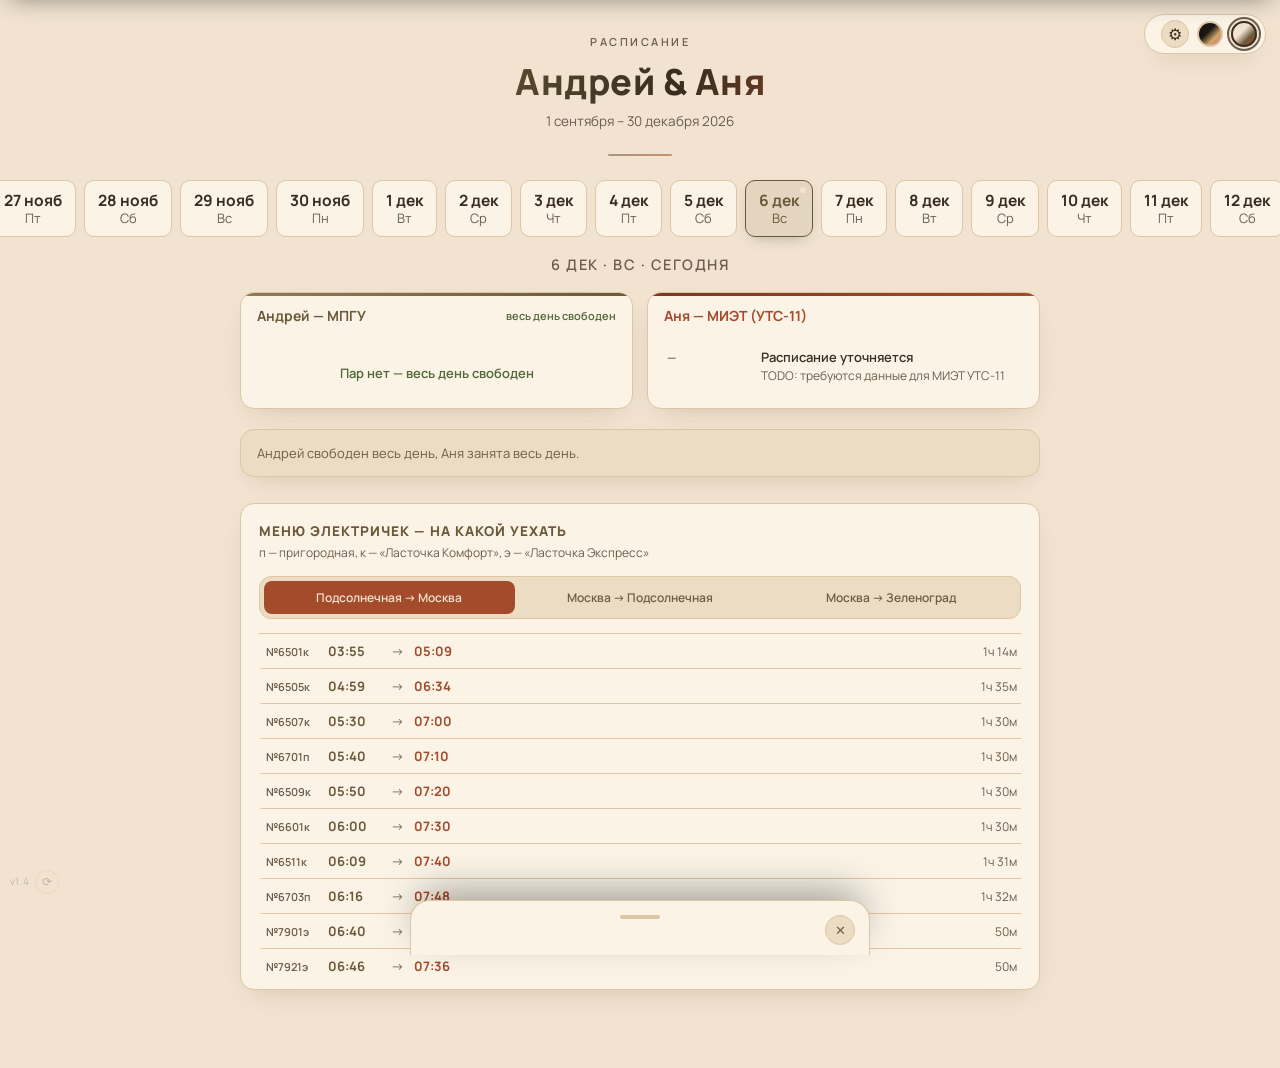
==== commit f8bf3a05: "Fix critical PWA issues: data loading, timing, and UI - Fix currentDate initialization timing (moved" ====
--- a/index.html
+++ b/index.html
@@ -1069,6 +1069,68 @@
   .theme-menu-trigger:active{
     transform: scale(0.95);
   }
+  .theme-card-delete{
+    position: absolute;
+    top: 8px;
+    right: 8px;
+    width: 24px;
+    height: 24px;
+    border-radius: 50%;
+    border: 1px solid var(--line);
+    background: var(--bg);
+    color: var(--text-dim);
+    font-size: 16px;
+    font-weight: 700;
+    line-height: 1;
+    cursor: pointer;
+    display: none;
+    align-items: center;
+    justify-content: center;
+    transition: var(--t-bg), var(--t-color), transform .2s var(--ease);
+    z-index: 10;
+  }
+  .theme-card:hover .theme-card-delete{
+    display: flex;
+  }
+  .theme-card-delete:hover{
+    background: var(--anya);
+    color: var(--bg);
+    border-color: var(--anya);
+    transform: scale(1.1);
+  }
+  .theme-card-delete:active{
+    transform: scale(0.95);
+  }
+  .theme-restore-info{
+    display: flex;
+    justify-content: space-between;
+    align-items: center;
+    margin-top: 16px;
+    padding: 12px 16px;
+    background: var(--panel-2);
+    border: 1px solid var(--line);
+    border-radius: 10px;
+    font-size: 13px;
+    color: var(--text-dim);
+  }
+  .theme-restore-btn{
+    padding: 6px 12px;
+    border: 1px solid var(--line);
+    border-radius: 8px;
+    background: var(--andrey);
+    color: var(--bg);
+    font-size: 12px;
+    font-weight: 600;
+    cursor: pointer;
+    transition: var(--t-bg), transform .2s var(--ease);
+  }
+  .theme-restore-btn:hover{
+    background: var(--andrey-dim);
+    transform: translateY(-1px);
+  }
+  .theme-restore-btn:active{
+    transform: translateY(0);
+  }
 
   /* Manual update check button */
   .update-check-btn{
@@ -1319,17 +1381,6 @@
   return ra[0]-rb[0];
 }
 
-// Инициализация глобальных переменных расписания перед loadZData()
-let andreyWeekly = {};
-let andreyOneOffs = {};
-let anyaWeek1 = {};
-let anyaWeek2 = {};
-let anyaЧ = {};
-let anyaЗ = {};
-let REGULAR_START = '2026-09-14';
-let OVERALL_START = '2026-09-01';
-let OVERALL_END = '2026-12-30';
-
 // ------ Расписание Андрея (МПГУ, группа 107) ------
 // 1–13 сентября задано явно объектом andrey (адаптационный модуль выше).
 // С 14 сентября — недельный шаблон группы 107 с чередованием числ/знам,
@@ -1340,6 +1391,7 @@
 async function loadZData() {
   try {
     const response = await fetch('./data.json');
+    if(!response.ok) throw new Error(`HTTP ${response.status}`);
     const data = await response.json();
     window.zData = data;
 
@@ -1363,13 +1415,33 @@
       cur = isoPlusDays(cur, 1);
     }
     dateList = list;
+
+    // Инициализируем currentDate после загрузки dateList
+    currentDate = pickInitialDate();
   } catch (e) {
     console.error('Failed to load Z data:', e);
-  }
+    showDataError(e);
+    throw e;
+  }
+}
+
+function showDataError(error){
+  const wrap = document.getElementById('pageWrap');
+  if(!wrap) return;
+  wrap.innerHTML = `
+    <div style="max-width:500px;margin:80px auto;padding:32px;text-align:center;">
+      <div style="font-size:48px;margin-bottom:16px;">⚠️</div>
+      <h2 style="margin:0 0 12px;font-size:20px;color:var(--text);">Не удалось загрузить расписание</h2>
+      <p style="margin:0 0 24px;font-size:14px;color:var(--text-dim);">${error.message || 'Проверьте подключение к интернету'}</p>
+      <button onclick="location.reload()" style="padding:12px 24px;border:1px solid var(--line);border-radius:10px;background:var(--andrey);color:var(--bg);font-size:14px;font-weight:600;cursor:pointer;">Повторить</button>
+    </div>
+  `;
 }
 
 function andreySchedule(iso){
   if(isHoliday(iso)) return [];
+  // Используем объект andrey для дат 1-13 сентября
+  if(iso < REGULAR_START && andrey[iso]) return andrey[iso];
   const parity = weekTypeFor(iso);
   const from = (andreyWeekly[weekdayIndex(iso)] || []).filter(it =>
     (it.week === "all" || it.week === parity) && (!it.until || iso <= it.until)
@@ -1391,16 +1463,23 @@
 // anyaЧ moved to data.json
 // anyaЗ moved to data.json
 // Цикл МИЭТ: неделя 1 → 1ч, 2 → 1з, 3 → 1ч, 4 → 1з …
-const anyaCycle = [anyaЧ, anyaЗ, anyaЧ, anyaЗ];
 function anyaSchedule(iso){
   if(isHoliday(iso)) return [];
   if(iso < REGULAR_START){
     const store = iso < "2026-09-07" ? anyaWeek1 : anyaWeek2;
     return store[weekdayIndex(iso)] || [];
   }
+  // Динамически выбираем шаблон Ч/З по чётности недели
   const weeksSince = Math.floor(Math.round((new Date(iso+"T00:00:00") - new Date(REGULAR_START+"T00:00:00")) / 86400000) / 7);
   const idx = ((weeksSince % 4) + 4) % 4;
-  return anyaCycle[idx][weekdayIndex(iso)] || [];
+  const template = (idx === 0 || idx === 2) ? anyaЧ : anyaЗ;
+  const schedule = template[weekdayIndex(iso)] || [];
+
+  // Если расписание пустое, показываем заглушку
+  if(schedule.length === 0 && iso >= REGULAR_START){
+    return [{t:"—", w:"Расписание уточняется", d:"TODO: требуются данные для МИЭТ УТС-11"}];
+  }
+  return schedule;
 }
 
 const dom = {
@@ -1450,11 +1529,12 @@
 let TODAY = todayISO();
 
 function pickInitialDate(){
+  if(!dateList || dateList.length === 0) return SCHEDULE_START; // защита от пустого списка
   if(dateList.some(([iso])=>iso===TODAY)) return TODAY;
   if(TODAY < dateList[0][0]) return dateList[0][0];
   return dateList[dateList.length-1][0];
 }
-let currentDate = pickInitialDate();
+let currentDate = SCHEDULE_START; // будет инициализирован после loadZData
 
 function weekdayIndex(dateStr){
   const d = new Date(dateStr + "T00:00:00");
@@ -1695,6 +1775,7 @@
 }
 
 function expandMetaPart(part) {
+  if(part == null) return ''; // защита от null/undefined
   let res = part.trim();
   Object.entries(titlesMap).forEach(([shortTitle, fullTitle]) => {
     const escaped = shortTitle.replace(/\./g, '\\.');
@@ -2305,6 +2386,37 @@
     const diff = h*60+m - now;
     if(diff >= 0 && diff < nextDiff){ nextDiff = diff; nextIdx = i; }
   });
+
+  // Оптимизация: если DOM уже построен, обновляем только классы
+  const existingRows = dom.menuList.querySelectorAll('.menu-row');
+  if(existingRows.length === set.data.length){
+    existingRows.forEach((row, i) => {
+      const [,,dep] = set.data[i];
+      const [h,m] = dep.split(":").map(Number);
+      const isPast = (h*60+m) < now;
+      const isNext = i === nextIdx;
+      row.classList.toggle('past', isPast);
+      row.classList.toggle('next', isNext);
+
+      // Обновляем тег "через N мин"
+      const soonTag = row.querySelector('.soon-tag');
+      if(isNext){
+        if(!soonTag){
+          const tag = document.createElement('div');
+          tag.className = 'soon-tag';
+          tag.textContent = `через ${nextDiff} мин`;
+          row.appendChild(tag);
+        } else {
+          soonTag.textContent = `через ${nextDiff} мин`;
+        }
+      } else if(soonTag) {
+        soonTag.remove();
+      }
+    });
+    return;
+  }
+
+  // Полное перестроение DOM при первой отрисовке или смене меню
   const prevScrollTop = dom.menuList.scrollTop;
   dom.menuList.innerHTML = set.data.map(([num,cat,dep,arr,dest,alabushevo], i)=>{
     const [h,m] = dep.split(":").map(Number);
@@ -2369,7 +2481,8 @@
     btn.onclick = ()=> applyTheme(t.id, true);
     frag.appendChild(btn);
   });
-  dom.themeSwitcher.innerHTML = '';
+  // Удаляем только кнопки тем, сохраняя кнопку настроек
+  dom.themeSwitcher.querySelectorAll('.theme-swatch').forEach(el => el.remove());
   dom.themeSwitcher.appendChild(frag);
   applyTheme(currentThemeId(), false);
 }
@@ -2480,6 +2593,10 @@
 
     grid.appendChild(card);
   });
+
+  // Удаляем старый блок восстановления если есть
+  const oldRestoreInfo = grid.parentElement.querySelector('.theme-restore-info');
+  if(oldRestoreInfo) oldRestoreInfo.remove();
 
   // Show restore button if any themes are hidden
   if(hidden.length > 0){
@@ -2586,6 +2703,7 @@
 
   let waitingWorker = null;
   let reloadQueue = null;
+  let hadController = !!navigator.serviceWorker.controller; // отслеживаем наличие контроллера при старте
 
   function showUpdateBanner(worker){
     waitingWorker = worker;
@@ -2602,6 +2720,7 @@
 
   function doReload(){
     if(reloadQueue) return;
+    if(!hadController) return; // не перезагружаем при первой установке SW
     reloadQueue = true;
     window.location.reload();
   }
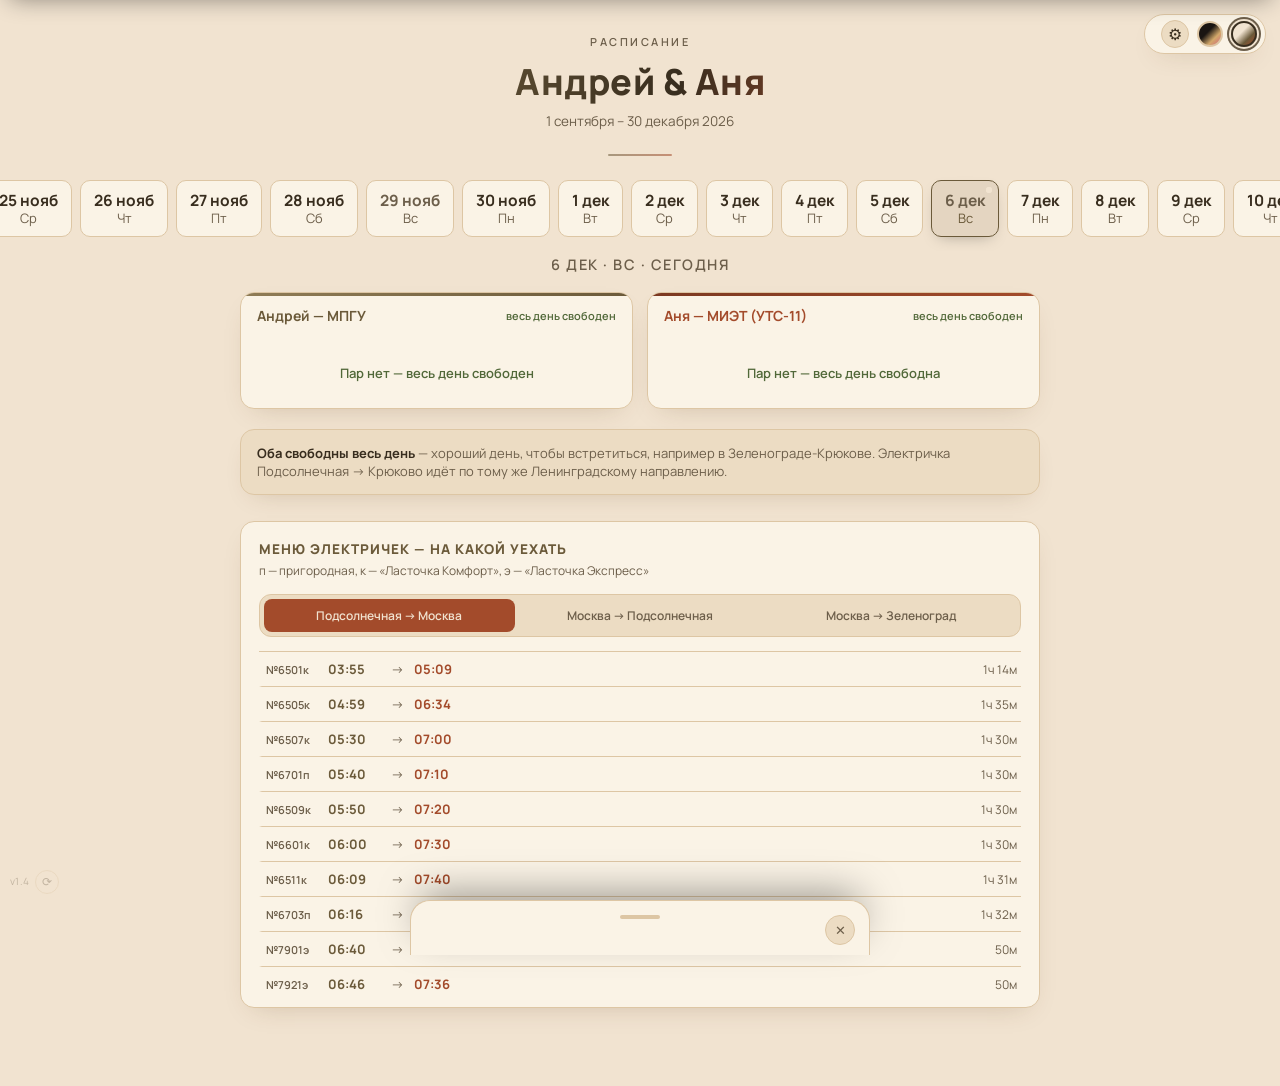
==== commit 085770fa: "Remove TODO placeholder from anyaSchedule - data is complete Co-Authored-By: Claude Code <noreply@an" ====
--- a/index.html
+++ b/index.html
@@ -1474,11 +1474,6 @@
   const idx = ((weeksSince % 4) + 4) % 4;
   const template = (idx === 0 || idx === 2) ? anyaЧ : anyaЗ;
   const schedule = template[weekdayIndex(iso)] || [];
-
-  // Если расписание пустое, показываем заглушку
-  if(schedule.length === 0 && iso >= REGULAR_START){
-    return [{t:"—", w:"Расписание уточняется", d:"TODO: требуются данные для МИЭТ УТС-11"}];
-  }
   return schedule;
 }
 
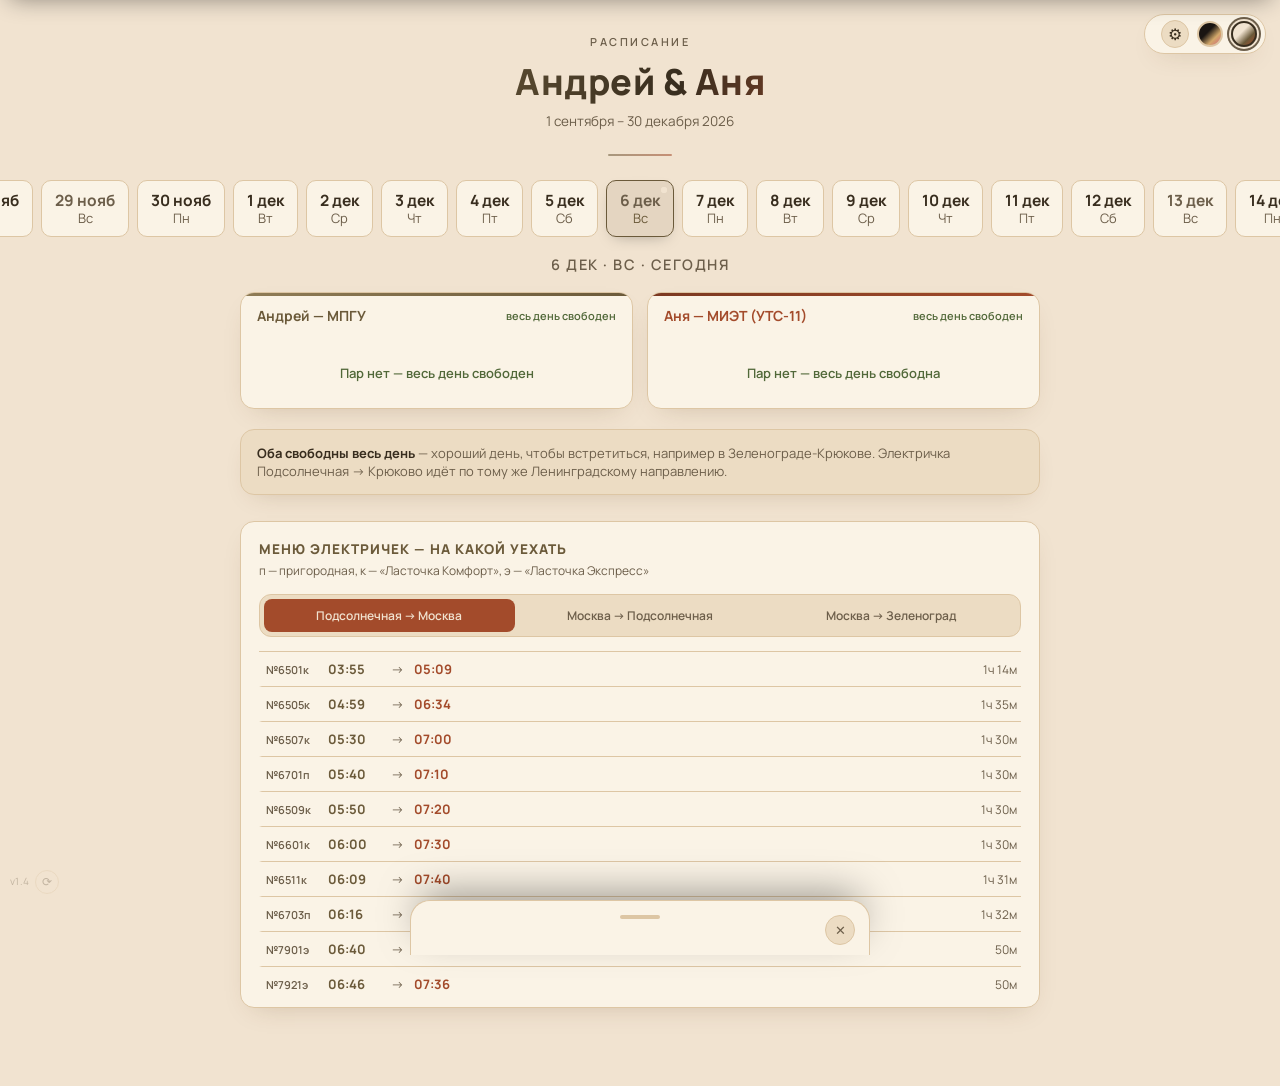
==== commit 7f498bdb: "Update index.html" ====
--- a/index.html
+++ b/index.html
@@ -32,6 +32,21 @@
     if(meta) meta.setAttribute('content', resolved === 'terracotta' ? '#f1e3d0' : '#1a1512');
   }catch(e){}
 })();
+</script>
+  <script>
+(function(){var d=document.documentElement,ua=navigator.userAgent||'',p=navigator.platform||'',tp=navigator.maxTouchPoints||0;
+var ipad=/iPad/.test(ua)||(p==='MacIntel'&&tp>1),ios=ipad||/iPhone|iPod/.test(ua),android=/Android/i.test(ua);
+var os=ios?'ios':android?'android':/Win/i.test(p+ua)?'windows':/Mac/i.test(p)?'mac':/Linux|X11|CrOS/i.test(p+ua)?'linux':'other';
+var tablet=ipad||(android&&!/Mobile/i.test(ua)),mobile=(ios||android)&&!tablet;
+d.setAttribute('data-os',os);d.setAttribute('data-device',mobile?'mobile':tablet?'tablet':'desktop');
+if(tp>0||'ontouchstart' in window)d.setAttribute('data-touch','');
+try{if((window.matchMedia&&matchMedia('(display-mode: standalone)').matches)||navigator.standalone)d.setAttribute('data-standalone','')}catch(e){}})();
+</script>
+<script>
+(function(){try{var l=JSON.parse(localStorage.getItem('custom-themes-andrey-anya')||'[]');if(!l.length)return;
+var s=document.createElement('style');s.id='custom-themes-style';s.textContent=l.map(function(t){return t.css||''}).join('');document.head.appendChild(s);
+var id=localStorage.getItem('schedule-theme-andrey-anya'),t=l.filter(function(x){return x.id===id})[0];
+if(t){document.documentElement.setAttribute('data-theme',id);document.getElementById('themeColorMeta').setAttribute('content',t.bg||t.c1)}}catch(e){}})();
 </script>
 <noscript><div style="max-width:800px;margin:40px auto;padding:16px 20px;font-family:'Manrope',-apple-system,'Segoe UI',Roboto,Helvetica,Arial,sans-serif;font-size:14px;line-height:1.6;color:#5b4636;background:#f4ead9;border:1px solid #d9c3a3;border-radius:14px;">Табло — это интерактивное приложение, для его работы нужен включённый JavaScript. Пожалуйста, включите его и обновите страницу.</div></noscript>
 <title>Табло — Андрей и Аня</title>
@@ -2772,5 +2787,177 @@
   }
 })();
 </script>
+  <style>
+html[data-touch] .theme-menu-trigger,html[data-touch] .update-check-btn,html[data-touch] .theme-menu-close{position:relative}
+html[data-touch] .theme-menu-trigger::after,html[data-touch] .update-check-btn::after,html[data-touch] .theme-menu-close::after{content:"";position:absolute;inset:-10px}
+.tm-ib,.tm-sw{position:relative}
+html[data-touch] .tm-ib::after,html[data-touch] .tm-sw::after{content:"";position:absolute;inset:-8px}
+html[data-standalone][data-touch] body{overscroll-behavior-y:contain}
+html[data-device="mobile"] .theme-switcher .theme-swatch:not(.active){display:none}
+html[data-device="mobile"] .theme-menu{top:auto;bottom:0;left:0;transform:translateY(100%);width:100%;max-height:88vh;max-height:88dvh;border-radius:20px 20px 0 0;padding:18px 16px calc(18px + env(safe-area-inset-bottom,0px))}
+html[data-device="mobile"] .theme-menu.open{transform:none}
+html[data-device="mobile"] .theme-grid{grid-template-columns:repeat(2,1fr)}
+html[data-device="tablet"] .theme-grid{grid-template-columns:repeat(3,1fr)}
+html[data-device="mobile"] .day-title-row{flex-direction:column;gap:8px}
+html[data-device="mobile"] .today-btn:not(.show){display:none}
+html[data-device="mobile"] .today-btn.show{position:static;transform:none}
+html[data-device="mobile"] .menu-tab{font-size:11px;padding:8px 3px;line-height:1.25}
+html[data-device="mobile"] .menu-list{max-height:50vh;max-height:50dvh;overscroll-behavior:contain}
+.tm-acts{position:absolute;right:6px;bottom:6px;display:flex;gap:4px}
+.tm-ib{width:28px;height:28px;border-radius:50%;border:1px solid var(--line);background:var(--bg);color:var(--text-dim);font-size:14px;line-height:1;cursor:pointer;padding:0}
+.tm-ed h3{margin:0 0 10px}
+.tm-name,.tm-in input[type=text]{width:100%;font:inherit;font-size:16px;color:var(--text);background:var(--bg);border:1px solid var(--line);border-radius:10px;padding:10px 12px;outline:none}
+.tm-name:focus,.tm-in input[type=text]:focus{border-color:var(--andrey)}
+.tm-in{display:flex;gap:8px}
+.tm-in input[type=color]{flex:0 0 48px;height:44px;padding:3px;border:1px solid var(--line);border-radius:10px;background:var(--bg);cursor:pointer}
+.tm-in input.bad{border-color:#e5484d}
+.tm-f{margin-top:12px}.tm-f label{display:block;font-size:12px;font-weight:700;color:var(--text-dim);margin-bottom:6px}
+.tm-pal{display:flex;flex-wrap:wrap;gap:8px;margin-top:8px}
+.tm-sw{width:28px;height:28px;border-radius:50%;border:2px solid var(--line);padding:0;cursor:pointer}
+.tm-mode{display:flex;gap:6px;margin-top:14px}
+.tm-mode button{flex:1;padding:10px 6px;border:1px solid var(--line);border-radius:10px;background:var(--panel-2);color:var(--text-dim);font-weight:700;font-size:13px;cursor:pointer}
+.tm-mode button.on{border-color:var(--andrey);color:var(--andrey);background:var(--andrey-soft)}
+.tm-adv{margin-top:12px;font-size:13px;color:var(--text-dim)}.tm-adv summary{cursor:pointer;padding:8px 0;font-weight:700}
+.tm-hint{font-size:11.5px;margin:10px 0 0}
+.tm-prev{margin-top:14px;border:1px solid var(--line);border-radius:12px;overflow:hidden;background:var(--bg);color:var(--text)}
+.tm-pv-h{padding:8px 12px;font-weight:800;font-size:13px;color:var(--andrey);background:var(--panel-2)}.tm-pv-h i{font-style:normal;color:var(--anya);margin-left:8px}
+.tm-pv-s{padding:9px 12px;font-size:12.5px;background:var(--panel);border-top:1px solid var(--line);border-left:3px solid transparent}
+.tm-pv-s b{color:var(--text-dim);margin-right:6px}.tm-pv-s.now{background:var(--anya-soft);border-left-color:var(--anya)}
+.tm-btns{display:flex;gap:8px;margin-top:14px}
+</style>
+<script>
+(function(){
+'use strict';
+const K='custom-themes-andrey-anya',DS=document.documentElement.dataset;
+const $=s=>document.querySelector(s),cl=(n,a,b)=>Math.min(b,Math.max(a,n));
+const rd=(k,d)=>{try{return JSON.parse(localStorage.getItem(k))||d}catch(e){return d}};
+const wr=(k,v)=>{try{localStorage.setItem(k,JSON.stringify(v))}catch(e){}};
+
+/* ── цвет ── */
+const hex2=h=>[1,3,5].map(i=>parseInt(h.slice(i,i+2),16));
+const rgb2=(r,g,b)=>'#'+[r,g,b].map(x=>Math.round(cl(x,0,255)).toString(16).padStart(2,'0')).join('');
+function h2hsl(h){const[r,g,b]=hex2(h).map(x=>x/255),M=Math.max(r,g,b),m=Math.min(r,g,b),l=(M+m)/2,d=M-m;let H=0,S=0;
+  if(d){S=l>.5?d/(2-M-m):d/(M+m);H=M===r?(g-b)/d+(g<b?6:0):M===g?(b-r)/d+2:(r-g)/d+4;H*=60}return[H,S*100,l*100]}
+function hsl2h(h,s,l){h=((h%360)+360)%360;s/=100;l/=100;const a=s*Math.min(l,1-l),f=n=>{const k=(n+h/30)%12;return(l-a*Math.max(-1,Math.min(k-3,9-k,1)))*255};return rgb2(f(0),f(8),f(4))}
+function parse(s){
+  s=String(s||'').trim().toLowerCase();let m;
+  if(m=s.match(/^#?([0-9a-f]{3}|[0-9a-f]{6})$/)){let h=m[1];if(h.length==3)h=[...h].map(c=>c+c).join('');return'#'+h}
+  const n=s.match(/-?\d+(?:\.\d+)?/g);if(!n||n.length!=3)return null;const v=n.map(Number);
+  if(/hsl|%/.test(s))return hsl2h(v[0],cl(v[1],0,100),cl(v[2],0,100));
+  return rgb2(...v);
+}
+const lum=h=>{const[r,g,b]=hex2(h).map(x=>{x/=255;return x<=.03928?x/12.92:((x+.055)/1.055)**2.4});return .2126*r+.7152*g+.0722*b};
+const ctr=(a,b)=>{const x=lum(a),y=lum(b);return(Math.max(x,y)+.05)/(Math.min(x,y)+.05)};
+const mix=(a,b,t)=>{const p=hex2(a),q=hex2(b);return rgb2(...p.map((v,i)=>v+(q[i]-v)*t))};
+const soft=(c,a)=>`rgba(${hex2(c).join(',')},${a})`;
+const isDark=t=>t.mode==='dark'||(t.mode!=='light'&&lum(t.c1)<.18);
+
+/* ── палитра из двух цветов: фон + акцент (Андрей), цвет Ани подбирается сам ── */
+function pal(c1,c2,mode,adv){
+  adv=adv||{};const dark=isDark({mode,c1}),H=h2hsl(c1),A=h2hsl(c2),bg=c1;
+  const text=adv.text||hsl2h(H[0],Math.min(H[1],22),dark?92:11);
+  const panel=adv.panel||mix(bg,'#ffffff',dark?.05:.5),line=adv.line||mix(bg,text,dark?.18:.15);
+  const fit=h=>{let L=A[2],c;for(let i=0;i<24;i++){c=hsl2h(h,Math.max(A[1],25),cl(L,6,94));if(ctr(c,bg)>=3.2)break;L+=dark?3:-3}return c};
+  const a1=adv.andrey||fit(A[0]),a2=adv.anya||fit(A[0]+150),dim=c=>mix(c,bg,.3);
+  return{bg,panel,'panel-2':mix(bg,text,dark?.1:.07),line,text,'text-dim':mix(text,bg,.42),
+    andrey:a1,'andrey-dim':dim(a1),'andrey-soft':soft(a1,.12),anya:a2,'anya-dim':dim(a2),'anya-soft':soft(a2,.15),
+    free:dark?'#8fbf7a':'#516839',shadow:dark?'0 10px 30px -12px rgba(0,0,0,.6)':'0 10px 26px -14px rgba(90,55,20,.25)'};
+}
+const vars=p=>Object.entries(p).map(([k,v])=>`--${k}:${v}`).join(';');
+const toCss=t=>`:root[data-theme="${t.id}"]{color-scheme:${isDark(t)?'dark':'light'};${vars(pal(t.c1,t.c2,t.mode,t.adv))}}`;
+function norm(t){t.mode=(t.mode==='light'||t.mode==='dark')?t.mode:'auto';const p=pal(t.c1,t.c2,t.mode,t.adv);
+  t.bg=t.c1;t.a=p.andrey;t.b=p.anya;t.custom=true;t.css=toCss(t);return t}
+
+/* ── хранилище: свои темы живут в общем массиве THEMES, поэтому
+      переключатель, меню и applyTheme сайта работают с ними как со встроенными ── */
+const styleEl=()=>{let e=$('#custom-themes-style');if(!e){e=document.createElement('style');e.id='custom-themes-style';document.head.appendChild(e)}return e};
+function saveCustoms(l){const n=l.map(norm);wr(K,n);styleEl().textContent=n.map(t=>t.css).join('');
+  for(let i=THEMES.length-1;i>=0;i--)if(THEMES[i].custom)THEMES.splice(i,1);THEMES.push(...n)}
+const grad=t=>`linear-gradient(135deg,${t.bg} 40%,${t.a} 70%,${t.b} 100%)`;
+const refresh=()=>{buildThemeSwitcher();buildThemeMenuGrid();updateThemeMenuInfo()};
+const mkBtn=(txt,label,fn)=>{const b=document.createElement('button');b.type='button';b.className='tm-ib';b.textContent=txt;b.title=label;b.setAttribute('aria-label',label);b.onclick=e=>{e.stopPropagation();fn()};return b};
+
+window.openThemeMenu=function(){buildThemeMenuGrid();updateThemeMenuInfo();dom.themeMenu.classList.add('open');dom.themeMenuScrim.classList.add('open');lockBodyScroll()};
+window.closeThemeMenu=function(){if(!dom.themeMenu.classList.contains('open'))return;dom.themeMenu.classList.remove('open');dom.themeMenuScrim.classList.remove('open');unlockBodyScroll()};
+function del(id){if(!confirm('Удалить эту тему?'))return;saveCustoms(rd(K,[]).filter(t=>t.id!==id));
+  if(currentThemeId()===id)applyTheme('mocha',true);refresh()}
+
+window.buildThemeMenuGrid=function(){
+  const g=dom.themeMenuGrid,cur=currentThemeId(),h=getHiddenThemes(),vis=THEMES.filter(t=>!h.includes(t.id));g.innerHTML='';
+  vis.forEach(t=>{
+    const c=document.createElement('div');c.className='theme-card'+(t.id===cur?' active':'');c.tabIndex=0;c.setAttribute('role','button');
+    c.innerHTML=`<div class="theme-preview" style="background:${grad(t)}"></div><p class="theme-card-name"></p><p class="theme-card-description">${t.custom?'Своя тема':(t.id==='mocha'?'Тёмная тема':'Светлая тема')}</p>`;
+    c.querySelector('.theme-card-name').textContent=t.name;
+    const pick=()=>{applyTheme(t.id,true);buildThemeMenuGrid();updateThemeMenuInfo()};
+    c.onclick=pick;c.onkeydown=e=>{if(e.target===c&&(e.key==='Enter'||e.key===' ')){e.preventDefault();pick()}};
+    const a=document.createElement('div');a.className='tm-acts';
+    if(t.custom){a.appendChild(mkBtn('✎','Изменить',()=>edit(t)));a.appendChild(mkBtn('×','Удалить',()=>del(t.id)))}
+    else if(vis.length>1)a.appendChild(mkBtn('×','Скрыть',()=>hideTheme(t.id)));
+    c.appendChild(a);g.appendChild(c);
+  });
+  const p=g.parentElement;p.querySelector('.theme-restore-info')?.remove();
+  if(h.length){const r=document.createElement('div');r.className='theme-restore-info';
+    r.innerHTML=`<span>Скрыто тем: ${h.length}</span><button class="theme-restore-btn" type="button">Восстановить все</button>`;
+    r.querySelector('button').onclick=restoreAllThemes;p.appendChild(r)}
+};
+
+/* ── редактор тем ── */
+const BG=['#1a1512','#121a3a','#0b3d0b','#5a1020','#10151c','#f1e3d0','#fefae0','#f1faee','#e9d8a6','#ffffff'];
+const AC=['#d3a86a','#e63946','#c68642','#8a8a4b','#606c38','#2a9d8f','#4c6ef5','#9b5de5','#f15bb5','#fb8500'];
+const ADV=[['panel','Панели'],['text','Текст'],['andrey','Цвет Андрея'],['anya','Цвет Ани'],['line','Линии']];
+const DEF=()=>({c1:'#1a1512',c2:'#d3a86a',mode:'auto',adv:{}});
+let st=DEF(),editId=null,host;
+const field=(k,l,pr)=>`<div class="tm-f"><label>${l}</label><div class="tm-in"><input type="color" data-k="${k}" data-t="p" aria-label="${l}"><input type="text" data-k="${k}" data-t="t" placeholder="#d3a86a · rgb(211,168,106) · hsl(37,52%,62%)" autocapitalize="off" autocorrect="off" spellcheck="false" aria-label="${l}: значение"></div>${pr?`<div class="tm-pal" data-k="${k}">${pr.map(c=>`<button type="button" class="tm-sw" style="background:${c}" data-c="${c}" aria-label="${c}"></button>`).join('')}</div>`:''}</div>`;
+function paint(skip){
+  const p=pal(st.c1,st.c2,st.mode,st.adv);
+  host.querySelectorAll('input[data-k]').forEach(i=>{const k=i.dataset.k,main=k==='c1'||k==='c2';
+    if(i.dataset.t==='p')i.value=main?st[k]:(st.adv[k]||p[k]);else if(i!==skip)i.value=main?st[k]:(st.adv[k]||'')});
+  host.querySelectorAll('.tm-mode button').forEach(b=>b.classList.toggle('on',b.dataset.m===st.mode));
+  $('#tmPrev').style.cssText=vars(p);
+}
+function setVal(k,v){if(k==='c1'||k==='c2'){if(v)st[k]=v}else if(v)st.adv[k]=v;else delete st.adv[k]}
+function resetEd(){editId=null;st=DEF();$('#tmName').value='';$('#tmEdTitle').textContent='Создать свою тему';paint()}
+function edit(t){editId=t.id;st={c1:t.c1,c2:t.c2,mode:t.mode,adv:{...(t.adv||{})}};$('#tmName').value=t.name;
+  $('#tmEdTitle').textContent='Изменить тему';paint();host.scrollIntoView({behavior:'smooth',block:'start'})}
+function buildEditor(){
+  host=document.createElement('div');host.className='theme-menu-section tm-ed';host.id='tmEd';
+  host.innerHTML=`<h3 id="tmEdTitle">Создать свою тему</h3><input id="tmName" class="tm-name" maxlength="24" placeholder="Название темы" aria-label="Название темы">
+${field('c1','Фон',BG)}${field('c2','Акцент',AC)}
+<div class="tm-mode" role="group" aria-label="Режим">${[['auto','Авто'],['dark','Тёмная'],['light','Светлая']].map(([v,l])=>`<button type="button" data-m="${v}">${l}</button>`).join('')}</div>
+<details class="tm-adv"><summary>Тонкая настройка (необязательно)</summary>${ADV.map(([k,l])=>field(k,l)).join('')}<p class="tm-hint">Пустое поле — цвет подберётся автоматически. Принимаются HEX, rgb(…), hsl(…) или просто три числа.</p></details>
+<div class="tm-prev" id="tmPrev"><div class="tm-pv-h">Андрей <i>Аня</i></div><div class="tm-pv-s"><b>09:00–10:30</b>Математический анализ</div><div class="tm-pv-s now"><b>10:30–11:50</b>Физика</div></div>
+<div class="tm-btns"><button type="button" id="tmSave" class="theme-btn primary">Сохранить тему</button><button type="button" id="tmClear" class="theme-btn">Очистить</button></div>`;
+  dom.themeMenu.querySelectorAll('.theme-menu-section')[1].before(host);
+  host.addEventListener('input',e=>{const t=e.target,k=t.dataset.k;if(!k)return;
+    if(t.dataset.t==='p')setVal(k,t.value);
+    else{const raw=t.value.trim(),v=raw?parse(raw):'';t.classList.toggle('bad',!!raw&&!v);if(raw&&!v)return;setVal(k,v)}
+    paint(t)});
+  host.addEventListener('change',()=>paint());
+  host.addEventListener('click',e=>{
+    const sw=e.target.closest('.tm-sw');if(sw){setVal(sw.parentElement.dataset.k,sw.dataset.c);paint();return}
+    const m=e.target.closest('.tm-mode button');if(m){st.mode=m.dataset.m;paint()}});
+  $('#tmClear').onclick=resetEd;
+  $('#tmSave').onclick=()=>{
+    const t=norm({id:editId||'custom-'+Date.now(),name:$('#tmName').value.trim()||'Моя тема',c1:st.c1,c2:st.c2,mode:st.mode,adv:{...st.adv}});
+    const l=rd(K,[]),i=l.findIndex(x=>x.id===t.id);if(i>=0)l[i]=t;else l.push(t);
+    saveCustoms(l);applyTheme(t.id,true);resetEd();refresh()};
+  paint();
+}
+
+/* ── сенсорные устройства: свайп влево/вправо меняет день ── */
+if('touch' in DS){
+  let x0=0,y0=0,t0=0;const el=$('#daySwap');
+  el.addEventListener('touchstart',e=>{const t=e.changedTouches[0];x0=t.clientX;y0=t.clientY;t0=Date.now()},{passive:true});
+  el.addEventListener('touchend',e=>{const t=e.changedTouches[0],dx=t.clientX-x0,dy=t.clientY-y0;
+    if(Date.now()-t0<700&&Math.abs(dx)>60&&Math.abs(dy)<50&&Math.abs(dx)>Math.abs(dy)*1.5&&!dom.sheet.classList.contains('open'))stepDay(dx<0?1:-1)},{passive:true});
+}
+
+saveCustoms(rd(K,[]));
+buildEditor();
+/* на случай, если initBoard успел привязать старые обработчики до этого скрипта */
+if(dom.themeMenuBtn)dom.themeMenuBtn.onclick=openThemeMenu;
+[dom.themeMenuClose,dom.themeCloseBtn,dom.themeMenuScrim].forEach(e=>{if(e)e.onclick=closeThemeMenu});
+})();
+</script>
 </body>
 </html>
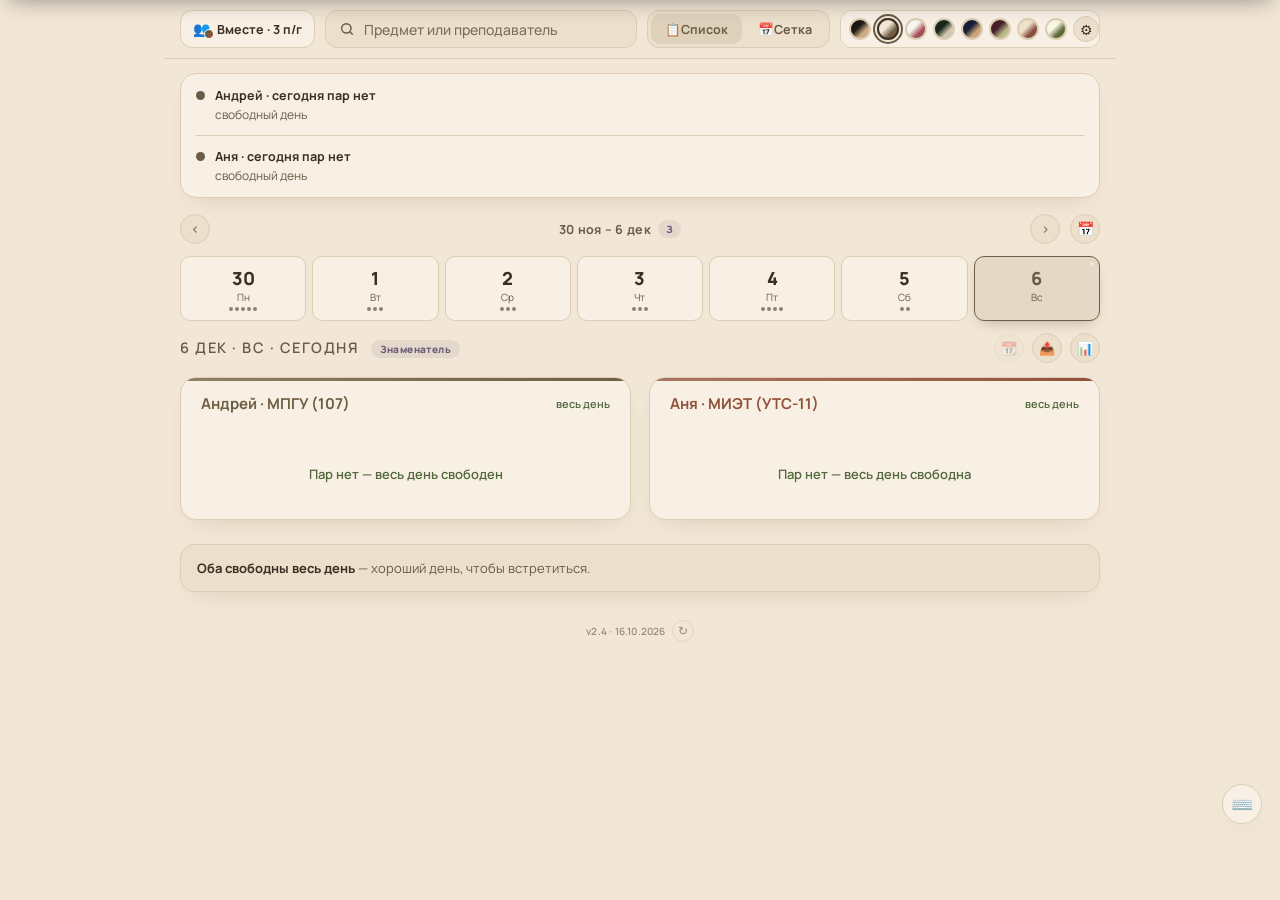
==== commit d1ca7f81: "Add files via upload" ====
--- a/index.html
+++ b/index.html
@@ -1,35 +1,39 @@
-﻿<!DOCTYPE html>
+<!DOCTYPE html>
 <html lang="ru">
 <head>
 <meta charset="UTF-8">
 <meta name="viewport" content="width=device-width, initial-scale=1.0, viewport-fit=cover">
-<meta name="theme-color" id="themeColorMeta" content="#1a1512">
+<meta name="theme-color" id="themeColorMeta" content="#1c1714">
+<link rel="manifest" href="manifest.json">
+<link rel="icon" type="image/png" href="icon-192.png">
+<link rel="apple-touch-icon" href="icon-192.png">
 <meta name="apple-mobile-web-app-capable" content="yes">
 <meta name="apple-mobile-web-app-status-bar-style" content="black-translucent">
 <meta name="mobile-web-app-capable" content="yes">
 <meta name="format-detection" content="telephone=no">
-<meta name="description" content="Табло Андрея и Ани — расписание пар, электрички и свободное время на семестр 2026">
-<meta name="apple-mobile-web-app-title" content="Табло Андрея и Ани">
-<link rel="manifest" href="./manifest.json">
-<link rel="apple-touch-icon" href="./icon-192.png">
-<link rel="icon" type="image/png" sizes="192x192" href="./icon-192.png">
 <script>
-// Применяем сохранённую тему как можно раньше — до отрисовки, чтобы не было
-// вспышки дефолтной темы (и цвета строки браузера, который ей не соответствует)
-// при перезаходе на сайт.
 (function(){
   try{
+    var BUILTIN = {mocha:'#1c1714', terracotta:'#f2e6d6', 'crimson-cloud':'#f4f7f0', 'forest-cream':'#16261a',
+      'bronze-night':'#161d35', 'olive-wine':'#47202a', 'rust-sand':'#eee3c8', 'moss-ivory':'#faf6e4'};
+    var root = document.documentElement, meta = document.getElementById('themeColorMeta');
+    var light = !!(window.matchMedia && matchMedia('(prefers-color-scheme: light)').matches);
+    var system = light ? 'terracotta' : 'mocha';
+    function read(k){ try{ return JSON.parse(localStorage.getItem(k) || '[]') || []; }catch(e){ return []; } }
+    var customs = read('custom-themes-andrey-anya'), hidden = read('hidden-themes-andrey-anya');
+    if(customs.length){
+      var s = document.createElement('style');
+      s.id = 'custom-themes-style';
+      s.textContent = customs.map(function(t){ return t.css || ''; }).join('');
+      document.head.appendChild(s);
+    }
     var saved = localStorage.getItem('schedule-theme-andrey-anya');
-    var resolved = saved || ((window.matchMedia && window.matchMedia('(prefers-color-scheme: light)').matches)
-      // Без сохранённого выбора раньше всегда стартовала тёмная "Мокко".
-      // Теперь, если у пользователя в системе включена светлая тема,
-      // по умолчанию показываем светлую "Терракоту".
-      ? 'terracotta' : null);
-    if(resolved){
-      document.documentElement.setAttribute('data-theme', resolved);
-    }
-    var meta = document.getElementById('themeColorMeta');
-    if(meta) meta.setAttribute('content', resolved === 'terracotta' ? '#f1e3d0' : '#1a1512');
+    var custom = customs.filter(function(x){ return x.id === saved; })[0];
+    var known = !!custom || Object.prototype.hasOwnProperty.call(BUILTIN, saved);
+    // выбранная тема скрыта или удалена — откат к системной
+    var id = (saved && known && hidden.indexOf(saved) < 0) ? saved : system;
+    if(saved || id !== 'mocha') root.setAttribute('data-theme', id);
+    if(meta) meta.setAttribute('content', custom && id === saved ? (custom.bg || custom.c1) : (BUILTIN[id] || '#1c1714'));
   }catch(e){}
 })();
 </script>
@@ -42,76 +46,210 @@
 if(tp>0||'ontouchstart' in window)d.setAttribute('data-touch','');
 try{if((window.matchMedia&&matchMedia('(display-mode: standalone)').matches)||navigator.standalone)d.setAttribute('data-standalone','')}catch(e){}})();
 </script>
-<script>
-(function(){try{var l=JSON.parse(localStorage.getItem('custom-themes-andrey-anya')||'[]');if(!l.length)return;
-var s=document.createElement('style');s.id='custom-themes-style';s.textContent=l.map(function(t){return t.css||''}).join('');document.head.appendChild(s);
-var id=localStorage.getItem('schedule-theme-andrey-anya'),t=l.filter(function(x){return x.id===id})[0];
-if(t){document.documentElement.setAttribute('data-theme',id);document.getElementById('themeColorMeta').setAttribute('content',t.bg||t.c1)}}catch(e){}})();
-</script>
-<noscript><div style="max-width:800px;margin:40px auto;padding:16px 20px;font-family:'Manrope',-apple-system,'Segoe UI',Roboto,Helvetica,Arial,sans-serif;font-size:14px;line-height:1.6;color:#5b4636;background:#f4ead9;border:1px solid #d9c3a3;border-radius:14px;">Табло — это интерактивное приложение, для его работы нужен включённый JavaScript. Пожалуйста, включите его и обновите страницу.</div></noscript>
 <title>Табло — Андрей и Аня</title>
 <link rel="preconnect" href="https://fonts.googleapis.com">
 <link rel="preconnect" href="https://fonts.gstatic.com" crossorigin>
 <link href="https://fonts.googleapis.com/css2?family=Manrope:wght@400;500;600;700;800&display=swap" rel="stylesheet">
 <style>
-  /* Мокко — базовая тема (без data-theme), тёмная: эспрессо-шоколад +
-     карамель + бордо, в духе трендов 2026 (Pantone Mocha Mousse,
-     Benjamin Moore Silhouette). */
   :root{
     color-scheme: dark;
-    --bg: #1a1512;
-    --panel: #241d17;
-    --panel-2: #2c231c;
-    --line: #3d3025;
-    --andrey: #d3a86a;
-    --andrey-dim: #a17f4d;
-    --andrey-soft: rgba(211,168,106,0.12);
-    --anya: #d1657b;
-    --anya-dim: #9c4b5c;
-    --anya-soft: rgba(209,101,123,0.15);
-    --text: #f0e4d4;
-    --text-dim: #a4907a;
-    --free: #8fbf7a;
-    --shadow: 0 10px 30px -12px rgba(0,0,0,0.6);
+    --bg: #1c1714;
+    --panel: #251e19;
+    --panel-2: #2d251f;
+    --line: #3b3027;
+    --g106: #cdb083;
+    --g106-dim: #a08a68;
+    --g106-soft: rgba(205,176,131,0.12);
+    --g107: #c98583;
+    --g107-dim: #9c6a69;
+    --g107-soft: rgba(201,133,131,0.12);
+    --text: #efe4d6;
+    --text-dim: #ab9a86;
+    --free: #97b886;
+    --parity-1: #ab9d70;
+    --parity-1-soft: rgba(171,157,112,0.12);
+    --parity-2: #a592b0;
+    --parity-2-soft: rgba(165,146,176,0.12);
+    --shadow: 0 10px 30px -12px rgba(0,0,0,0.55);
     --ease: cubic-bezier(.22,1,.36,1);
-    /* Часто повторяющиеся пары transition. Подставляются через var() только
-       туда, где длительность совпадает 1-в-1 — ни один селектор не потерял
-       свой полный список transition-свойств, поведение не меняется, просто
-       меньше дублирования буквального текста "color .3s var(--ease)" по файлу. */
     --t-color: color .3s var(--ease);
     --t-bg: background-color .3s var(--ease);
   }
-  /* Терракота — светлая, глина/хаки + терракотовый (в духе трендов 2026:
-     Universal Khaki, terracotta & clay). */
   :root[data-theme="terracotta"]{
     color-scheme: light;
-    --bg: #f1e3d0;
-    --panel: #faf3e6;
-    --panel-2: #ecdcc3;
-    --line: #ddc6a4;
-    --andrey: #6b5a3a;
-    --andrey-dim: #8f7c56;
-    --andrey-soft: rgba(107,90,58,0.10);
-    --anya: #a34b2b;
-    --anya-dim: #7b3921;
-    --anya-soft: rgba(163,75,43,0.12);
-    --text: #382d1e;
-    --text-dim: #6c5e4a;
-    --free: #516839;
-    --shadow: 0 10px 26px -14px rgba(90,55,20,0.25);
+    --bg: #f2e6d6;
+    --panel: #f8f0e4;
+    --panel-2: #ecdfcb;
+    --line: #dccdb4;
+    --g106: #6e5f44;
+    --g106-dim: #8f8062;
+    --g106-soft: rgba(110,95,68,0.1);
+    --g107: #91523a;
+    --g107-dim: #ab7660;
+    --g107-soft: rgba(145,82,58,0.1);
+    --text: #3a2f23;
+    --text-dim: #6a5b48;
+    --free: #52683d;
+    --parity-1: #6e623b;
+    --parity-1-soft: rgba(110,98,59,0.1);
+    --parity-2: #6d5b77;
+    --parity-2-soft: rgba(109,91,119,0.1);
+    --shadow: 0 10px 26px -14px rgba(90,55,20,0.2);
+  }
+  :root[data-theme="crimson-cloud"]{
+    color-scheme: light;
+    --bg: #f4f7f0;
+    --panel: #fbfcf8;
+    --panel-2: #e9f0e6;
+    --line: #d8e4d8;
+    --g106: #a84d57;
+    --g106-dim: #c07a82;
+    --g106-soft: rgba(168,77,87,0.1);
+    --g107: #85455f;
+    --g107-dim: #a56d84;
+    --g107-soft: rgba(133,69,95,0.1);
+    --text: #2f3436;
+    --text-dim: #5f686b;
+    --free: #437558;
+    --parity-1: #9f5550;
+    --parity-1-soft: rgba(159,85,80,0.1);
+    --parity-2: #99566e;
+    --parity-2-soft: rgba(153,86,110,0.1);
+    --shadow: 0 10px 26px -14px rgba(168,77,87,0.18);
+  }
+  :root[data-theme="forest-cream"]{
+    color-scheme: dark;
+    --bg: #16261a;
+    --panel: #1e3123;
+    --panel-2: #263c2c;
+    --line: #334d39;
+    --g106: #d8cbb2;
+    --g106-dim: #aa9f89;
+    --g106-soft: rgba(216,203,178,0.12);
+    --g107: #a8c2a5;
+    --g107-dim: #829a80;
+    --g107-soft: rgba(168,194,165,0.12);
+    --text: #eee8d6;
+    --text-dim: #a6b5a2;
+    --free: #93c9a2;
+    --parity-1: #c9bc9f;
+    --parity-1-soft: rgba(201,188,159,0.12);
+    --parity-2: #9fb89d;
+    --parity-2-soft: rgba(159,184,157,0.12);
+    --shadow: 0 10px 30px -12px rgba(0,0,0,0.55);
+  }
+  :root[data-theme="bronze-night"]{
+    color-scheme: dark;
+    --bg: #161d35;
+    --panel: #1e2640;
+    --panel-2: #252e4a;
+    --line: #323c5c;
+    --g106: #cfaa7a;
+    --g106-dim: #a4865f;
+    --g106-soft: rgba(207,170,122,0.12);
+    --g107: #c08f7e;
+    --g107-dim: #96705f;
+    --g107-soft: rgba(192,143,126,0.12);
+    --text: #eadfcf;
+    --text-dim: #9aa3bd;
+    --free: #88a893;
+    --parity-1: #b99d72;
+    --parity-1-soft: rgba(185,157,114,0.12);
+    --parity-2: #a79583;
+    --parity-2-soft: rgba(167,149,131,0.12);
+    --shadow: 0 10px 30px -12px rgba(0,0,0,0.6);
+  }
+  :root[data-theme="olive-wine"]{
+    color-scheme: dark;
+    --bg: #47202a;
+    --panel: #542a34;
+    --panel-2: #60333d;
+    --line: #74454f;
+    --g106: #b7b886;
+    --g106-dim: #8f9066;
+    --g106-soft: rgba(183,184,134,0.12);
+    --g107: #d4bb92;
+    --g107-dim: #a8946f;
+    --g107-soft: rgba(212,187,146,0.12);
+    --text: #f1e9d6;
+    --text-dim: #cdb3a4;
+    --free: #a8bf92;
+    --parity-1: #b4b080;
+    --parity-1-soft: rgba(180,176,128,0.12);
+    --parity-2: #c9a39c;
+    --parity-2-soft: rgba(201,163,156,0.12);
+    --shadow: 0 10px 30px -12px rgba(0,0,0,0.6);
+  }
+  :root[data-theme="rust-sand"]{
+    color-scheme: light;
+    --bg: #eee3c8;
+    --panel: #f6eed8;
+    --panel-2: #e4d7b8;
+    --line: #d4c8a6;
+    --g106: #8a4a45;
+    --g106-dim: #a97570;
+    --g106-soft: rgba(138,74,69,0.1);
+    --g107: #735628;
+    --g107-dim: #9a8052;
+    --g107-soft: rgba(115,86,40,0.1);
+    --text: #3b2b1e;
+    --text-dim: #6b5a42;
+    --free: #486436;
+    --parity-1: #755a29;
+    --parity-1-soft: rgba(117,90,41,0.1);
+    --parity-2: #7a5560;
+    --parity-2-soft: rgba(122,85,96,0.1);
+    --shadow: 0 10px 26px -14px rgba(138,74,69,0.2);
+  }
+  :root[data-theme="moss-ivory"]{
+    color-scheme: light;
+    --bg: #faf6e4;
+    --panel: #fdfbf0;
+    --panel-2: #f2eed6;
+    --line: #e4dfc2;
+    --g106: #5c6838;
+    --g106-dim: #7f8a5c;
+    --g106-soft: rgba(92,104,56,0.1);
+    --g107: #6f6730;
+    --g107-dim: #9a9158;
+    --g107-soft: rgba(111,103,48,0.1);
+    --text: #2e3319;
+    --text-dim: #656d42;
+    --free: #4a7343;
+    --parity-1: #62703e;
+    --parity-1-soft: rgba(98,112,62,0.1);
+    --parity-2: #7b6a4a;
+    --parity-2-soft: rgba(123,106,74,0.1);
+    --shadow: 0 10px 26px -14px rgba(92,104,56,0.18);
   }
   *{
     box-sizing:border-box;
     -webkit-tap-highlight-color: transparent;
   }
+  button{
+    font: inherit;
+    -webkit-appearance: none;
+    appearance: none;
+  }
+  button:focus-visible,
+  .slot:focus-visible,
+  .date-pill:focus-visible,
+  .cal-day:focus-visible{
+    outline: 2px solid var(--g106);
+    outline-offset: 2px;
+  }
+  html{ scroll-padding-top: calc(var(--hdr-h, 136px) + 8px); }
   body{
     margin:0;
     background: var(--bg);
     color: var(--text);
     font-family: 'Manrope', -apple-system, 'Segoe UI', Roboto, Helvetica, Arial, sans-serif;
-    padding: max(28px, env(safe-area-inset-top)) max(16px, env(safe-area-inset-right)) max(60px, env(safe-area-inset-bottom)) max(16px, env(safe-area-inset-left));
+    padding: 0 max(16px, env(safe-area-inset-right)) max(60px, env(safe-area-inset-bottom)) max(16px, env(safe-area-inset-left));
     -webkit-font-smoothing: antialiased;
+    -moz-osx-font-smoothing: grayscale;
     -webkit-text-size-adjust: 100%;
+    text-rendering: optimizeLegibility;
+    font-feature-settings: "kern" 1, "liga" 1;
     transition: background-color .4s var(--ease), var(--t-color);
   }
   .wrap{max-width: 800px; margin: 0 auto;}
@@ -127,15 +265,15 @@
   @keyframes slotIn{
     from{ opacity:0; transform: translateY(12px); }
     to{ opacity:1; transform: translateY(0); }
+  }
+  @keyframes haptic{
+    0%, 100%{ transform: scale(1); }
+    50%{ transform: scale(0.95); }
   }
   @keyframes pillPop{
     0%{ transform: scale(.90); }
     55%{ transform: scale(1.06); }
     100%{ transform: scale(1); }
-  }
-  @keyframes fadePulse{
-    0%,100%{ opacity:1; }
-    50%{ opacity:.45; }
   }
   .drop-in{
     opacity:0;
@@ -154,66 +292,65 @@
   .rise-in.d2{ animation-delay: .2s; }
   .rise-in.d3{ animation-delay: .26s; }
 
+
+  /* ===== Единая компактная шапка (sticky topbar) ===== */
   .board-header{
-    text-align:center;
-    padding: 6px 10px 26px;
-    margin-bottom: 20px;
-    position:relative;
-  }
-  .board-header::after{
-    content:"";
-    position:absolute;
-    bottom:0; left:50%;
-    transform: translateX(-50%);
-    width:64px; height:2px;
-    background: linear-gradient(90deg, var(--andrey), var(--anya));
-    border-radius: 2px;
-    opacity:.55;
-    transition: background-image .35s var(--ease);
-  }
-  .board-header .kicker{
-    letter-spacing: 2.5px;
-    color: var(--text-dim);
-    font-size: 11px;
-    font-weight:600;
-    text-transform:uppercase;
-  }
-  .board-header h1{
-    font-weight: 800;
-    font-size: clamp(26px, 6vw, 36px);
-    margin: 8px 0 6px;
-    letter-spacing: 0.5px;
-    background: linear-gradient(100deg, var(--andrey) 20%, var(--text) 55%, var(--anya) 85%);
-    -webkit-background-clip: text;
-    background-clip: text;
-    color: transparent;
-    transition: background-image .4s var(--ease);
-  }
-  .board-header p{
-    margin:0;
-    color: var(--text-dim);
-    font-size: 13.5px;
+    --ctl-h: 38px;
+    --ctl-r: 12px;
+    position: sticky;
+    top: 0;
+    z-index: 60;
+    display: grid;
+    grid-template-columns: auto minmax(0, 1fr) auto;
+    grid-template-areas:
+      "group view theme"
+      "search search search";
+    align-items: center;
+    gap: 8px;
+    margin: 0 calc(-1 * max(16px, env(safe-area-inset-right))) 14px calc(-1 * max(16px, env(safe-area-inset-left)));
+    padding: calc(env(safe-area-inset-top, 0px) + 10px) max(16px, env(safe-area-inset-right)) 10px max(16px, env(safe-area-inset-left));
+    background: var(--bg);
+    background: linear-gradient(var(--bg), var(--bg)) top / 100% env(safe-area-inset-top, 0px) no-repeat, color-mix(in srgb, var(--bg) 90%, transparent);
+    -webkit-backdrop-filter: saturate(1.2) blur(12px);
+    backdrop-filter: saturate(1.2) blur(12px);
+    border-bottom: 1px solid var(--line);
+    transition: background-color .4s var(--ease), border-color .35s var(--ease);
+  }
+  @media (min-width: 760px){
+    .board-header{
+      grid-template-columns: auto minmax(0, 1fr) auto auto;
+      grid-template-areas: "group search view theme";
+      gap: 10px;
+    }
+  }
+  .board-title{
+    position: absolute;
+    width: 1px; height: 1px;
+    margin: -1px; padding: 0;
+    overflow: hidden;
+    clip: rect(0 0 0 0);
+    white-space: nowrap;
+    border: 0;
   }
   .theme-switcher{
-    position: fixed;
-    top: max(14px, env(safe-area-inset-top));
-    right: max(14px, env(safe-area-inset-right));
-    z-index: 600;
-    margin-top: 0;
-    padding: 5px 8px;
+    grid-area: theme;
+    justify-self: end;
+    display: flex;
+    align-items: center;
+    gap: 6px;
+    height: var(--ctl-h);
+    padding: 0 8px;
     background: var(--panel);
     border: 1px solid var(--line);
-    border-radius: 20px;
-    box-shadow: var(--shadow);
-    display:flex;
-    align-items:center;
-    gap: 8px;
-    transition: background-color .3s var(--ease), border-color .3s var(--ease);
+    border-radius: var(--ctl-r);
+    transition: background-color .35s var(--ease), border-color .35s var(--ease);
+  }
+  @media (max-width: 759px){
+    .theme-switcher .theme-swatch:not(.active){ display: none; }
   }
   .theme-swatch{
-    position: relative;
-    width: 26px;
-    height: 26px;
+    width: 22px;
+    height: 22px;
     border-radius: 50%;
     border: 2px solid var(--line);
     padding: 0;
@@ -224,106 +361,357 @@
     background-clip: padding-box;
     transition: border-color .25s var(--ease), transform .15s var(--ease), box-shadow .25s var(--ease);
   }
-  /* Невидимая расширенная зона нажатия: свотч визуально маленький (26px),
-     но касание отвечает на 44px минимум (WCAG 2.5.8 / Apple HIG / Material). */
-  .theme-swatch::after{
-    content:"";
-    position:absolute;
-    top:50%; left:50%;
-    width:max(44px, 100%);
-    height:max(44px, 100%);
-    transform:translate(-50%,-50%);
-  }
-  @media (hover: hover){ .theme-swatch:hover{ transform: translateY(-2px) scale(1.06); will-change: transform; } }
+  @media (hover: hover){
+    .theme-swatch:hover{ transform: translateY(-2px) scale(1.06); will-change: transform; }
+  }
   .theme-swatch:active{ transform: translateY(0) scale(.94); }
+  .theme-swatch:active{ animation: haptic 50ms ease; }
+  .date-pill:active{ animation: haptic 50ms ease; }
+  .slot:active{ animation: haptic 50ms ease; }
+
   .theme-swatch.active{
     border-color: var(--text);
     box-shadow: 0 0 0 2px var(--bg), 0 0 0 4px var(--text-dim);
   }
+  .notification-prompt{
+    position: fixed;
+    bottom: max(20px, env(safe-area-inset-bottom));
+    left: 50%;
+    transform: translateX(-50%);
+    z-index: 90;
+    background: var(--panel);
+    border: 1px solid var(--line);
+    border-radius: 16px;
+    padding: 20px;
+    max-width: 420px;
+    width: calc(100% - 40px);
+    box-shadow: 0 20px 60px rgba(0,0,0,0.4);
+    animation: riseIn 0.4s var(--ease) forwards;
+    display: none;
+  }
+  .notification-prompt.show{ display: block; }
+  .notification-prompt h3{
+    margin: 0 0 8px;
+    font-size: 18px;
+    font-weight: 700;
+    color: var(--text);
+  }
+  .notification-prompt p{
+    margin: 0 0 16px;
+    font-size: 14px;
+    color: var(--text-dim);
+    line-height: 1.5;
+  }
+  .notification-prompt-actions{
+    display: flex;
+    gap: 10px;
+  }
+  .notification-prompt-actions button{
+    flex: 1;
+    padding: 11px;
+    border: none;
+    border-radius: 10px;
+    font-family: inherit;
+    font-size: 14px;
+    font-weight: 700;
+    cursor: pointer;
+    transition: all 0.2s;
+  }
+  .notification-prompt-actions .btn-enable{
+    background: var(--g106);
+    color: #fff;
+  }
+  .notification-prompt-actions .btn-enable:hover{
+    transform: translateY(-1px);
+    box-shadow: 0 4px 12px rgba(0,0,0,0.2);
+  }
+  .notification-prompt-actions .btn-later{
+    background: var(--panel-2);
+    color: var(--text);
+    border: 1px solid var(--line);
+  }
+  .notification-prompt-actions .btn-later:hover{
+    background: var(--bg);
+  }
+
+  .view-mode-switcher{
+    grid-area: view;
+    display: flex;
+    gap: 2px;
+    min-width: 0;
+    height: var(--ctl-h);
+    padding: 3px;
+    background: var(--panel-2);
+    border: 1px solid var(--line);
+    border-radius: var(--ctl-r);
+  }
+  .view-mode-btn{
+    flex: 1 1 0;
+    min-width: 0;
+    padding: 0 8px;
+    border: 0;
+    background: transparent;
+    color: var(--text-dim);
+    border-radius: 9px;
+    font-size: 12.5px;
+    font-weight: 700;
+    white-space: nowrap;
+    cursor: pointer;
+    touch-action: manipulation;
+    transition: color .2s var(--ease), background-color .2s var(--ease);
+  }
+  .view-mode-btn:hover{ color: var(--text); }
+  .view-mode-btn.active{
+    background: var(--g106-soft);
+    color: var(--g106);
+  }
+  @media (min-width: 760px){
+    .view-mode-btn{ flex: 0 0 auto; padding: 0 14px; }
+  }
+
+
+  .week-grid-container{
+    margin: 0 0 24px;
+    display: none;
+  }
+  .week-grid-container.show{ display: block; }
+  .next-up-widget{
+    background: var(--panel);
+    border: 1px solid var(--line);
+    border-radius: 14px;
+    padding: 16px;
+    margin: 0 0 12px;
+    box-shadow: var(--shadow);
+    transition: all 0.3s var(--ease);
+  }
+  .next-up-widget.highlight{
+    border-color: var(--g106);
+    box-shadow: 0 0 0 3px var(--g106-soft), var(--shadow);
+  }
+  .next-up-label{
+    font-size: 11px;
+    font-weight: 700;
+    text-transform: uppercase;
+    letter-spacing: 0.5px;
+    color: var(--text-dim);
+    margin-bottom: 8px;
+  }
+  .next-up-card{
+    background: var(--panel-2);
+    border-radius: 10px;
+    padding: 12px;
+    margin-bottom: 8px;
+  }
+  .next-up-card.primary{
+    background: var(--g106-soft);
+    border-left: 3px solid var(--g106);
+  }
+  .next-up-time{
+    font-size: 12px;
+    font-weight: 700;
+    color: var(--g106);
+    margin-bottom: 4px;
+  }
+  .next-up-title{
+    font-size: 15px;
+    font-weight: 700;
+    color: var(--text);
+    margin-bottom: 6px;
+    line-height: 1.3;
+  }
+  .next-up-meta{
+    font-size: 13px;
+    color: var(--text-dim);
+    display: flex;
+    gap: 8px;
+    align-items: center;
+    flex-wrap: wrap;
+  }
+  .next-up-actions{
+    display: flex;
+    gap: 8px;
+    margin-top: 10px;
+  }
+  .next-up-actions button{
+    flex: 1;
+    padding: 8px;
+    border: 1px solid var(--line);
+    background: var(--bg);
+    color: var(--text);
+    border-radius: 8px;
+    font-size: 12px;
+    font-weight: 600;
+    cursor: pointer;
+    transition: all 0.2s;
+  }
+  .next-up-actions button:hover{
+    background: var(--panel-2);
+    border-color: var(--g106);
+  }
+  .next-up-done{
+    text-align: center;
+    padding: 20px;
+    font-size: 16px;
+    color: var(--text-dim);
+  }
+  .next-up-countdown{
+    font-size: 24px;
+    font-weight: 700;
+    color: var(--g106);
+    text-align: center;
+    margin: 12px 0;
+  }
+
+  .next-up-widget:empty{ display: none; }
+
+  .week-nav{
+    display:flex;
+    align-items:center;
+    justify-content:center;
+    gap:10px;
+    margin-bottom: 12px;
+  }
+  .week-arrow, .calendar-btn{
+    flex: 0 0 auto;
+    width:30px; height:30px;
+    border-radius:50%;
+    border:1px solid var(--line);
+    background: var(--panel-2);
+    color: var(--text-dim);
+    font-size:14px;
+    line-height:1;
+    cursor:pointer;
+    touch-action: manipulation;
+    -webkit-touch-callout: none;
+    display:flex; align-items:center; justify-content:center;
+    transition: color .2s var(--ease), border-color .2s var(--ease), transform .15s var(--ease), opacity .2s var(--ease), background-color .25s var(--ease);
+  }
+  @media (hover: hover){
+    .week-arrow:hover, .calendar-btn:hover{ color: var(--text); border-color: var(--g106-dim); }
+  }
+  .week-arrow:active, .calendar-btn:active{ transform: scale(.92); }
+  .week-arrow:disabled{ opacity:.35; cursor:default; }
+  @media (hover: hover){
+    .week-arrow:disabled:hover{ color: var(--text-dim); border-color: var(--line); }
+  }
+  .week-label{
+    flex: 1 1 auto;
+    min-width:0;
+    text-align:center;
+    font-size:12.5px;
+    font-weight:700;
+    color: var(--text-dim);
+    letter-spacing:.3px;
+    display:flex;
+    align-items:center;
+    justify-content:center;
+    gap:7px;
+    transition: var(--t-color);
+  }
+  .week-label .parity-chip{
+    flex:0 0 auto;
+    font-size:10px;
+    font-weight:800;
+    letter-spacing:.4px;
+    padding:2px 8px;
+    border-radius:20px;
+  }
+  .week-label .parity-chip.p1{ color: var(--parity-1); background: var(--parity-1-soft); }
+  .week-label .parity-chip.p2{ color: var(--parity-2); background: var(--parity-2-soft); }
 
   .date-rail{
-    display:flex;
-    justify-content: flex-start;
-    gap:8px;
-    overflow-x:auto;
-    padding: 4px 2px 14px;
-    margin-bottom: 4px;
-    -webkit-overflow-scrolling: touch;
-    scrollbar-width: none;
-    width: 100vw;
-    margin-left: calc(-50vw + 50%);
-    padding-left: calc(2px + (100vw - 100%) / 2);
-    padding-right: calc(2px + (100vw - 100%) / 2);
-  }
-  @media (max-width: 560px){
-    .date-rail{
-      width: 100%;
-      margin-left: 0;
-      padding-left: 2px;
-      padding-right: 2px;
-    }
-  }
-  .date-rail::-webkit-scrollbar{ display:none; }
+    display: grid;
+    grid-template-columns: repeat(7, 1fr);
+    gap: 6px;
+    padding: 0;
+    margin: 0 0 12px;
+  }
   .date-pill{
-    position:relative;
-    flex: 1 0 auto;
-    min-width: 60px;
+    position: relative;
+    min-width: 0;
     background: var(--panel);
     border: 1px solid var(--line);
     color: var(--text-dim);
-    font-size: 13px;
-    padding: 9px 13px;
+    font-size: 10px;
+    padding: 8px 0 7px;
     border-radius: 10px;
     cursor: pointer;
     touch-action: manipulation;
     -webkit-touch-callout: none;
     -webkit-user-select: none;
     user-select: none;
-    text-align:center;
-    line-height:1.3;
+    text-align: center;
+    line-height: 1.3;
     transition: border-color .25s var(--ease), color .25s var(--ease), transform .28s cubic-bezier(.34,1.56,.64,1), box-shadow .25s var(--ease), background-color .25s var(--ease);
   }
   @media (hover: hover){
-    .date-pill:hover{ transform: translateY(-3px); border-color: var(--andrey-dim); will-change: transform; }
+    .date-pill:hover{ transform: translateY(-2px); border-color: var(--g106-dim); will-change: transform; }
   }
   .date-pill:active{ transform: translateY(0) scale(.96); }
-  .date-pill b{display:block; font-size:15.5px; color: var(--text); font-weight:700; transition: color .25s var(--ease);}
+  .date-pill b{display:block; font-size:16px; color: var(--text); font-weight:800; margin-bottom:1px; transition: color .25s var(--ease);}
+  .date-pill .pill-month{display:block; font-size:9.5px; font-weight:700; text-transform:uppercase; letter-spacing:.4px; color: var(--text-dim); margin-bottom:3px; transition: color .25s var(--ease);}
   .date-pill.active{
-    border-color: var(--andrey);
-    color: var(--andrey);
-    background: var(--andrey-soft);
+    border-color: var(--g106);
+    color: var(--g106);
+    background: var(--g106-soft);
     box-shadow: 0 6px 16px -8px rgba(0,0,0,0.35);
   }
-  .date-pill.active b{color: var(--andrey);}
+  .date-pill.active b, .date-pill.active .pill-month{color: var(--g106);}
   .date-pill.off b{color: var(--text-dim);}
   .date-pill.pop{ animation: pillPop .4s cubic-bezier(.34,1.56,.64,1); }
+
+  .date-pill .parity-tag{
+    position:absolute;
+    top:4px; left:5px;
+    font-size:7px;
+    font-weight:800;
+    letter-spacing:.1px;
+    line-height:1;
+    transition: var(--t-color);
+  }
+  .date-pill .parity-tag.p1{ color: var(--parity-1); }
+  .date-pill .parity-tag.p2{ color: var(--parity-2); }
 
   .day-title-row{
     display:flex;
     align-items:center;
-    justify-content:center;
-    gap:10px;
-    margin: 0 0 18px;
-    position:relative;
+    justify-content:flex-start;
+    gap:8px;
+    margin: 0 0 14px;
   }
   .day-title{
+    flex: 1 1 auto;
+    min-width:0;
     font-size: 14.5px;
     font-weight:600;
     color: var(--text-dim);
-    text-align:center;
+    text-align:left;
     margin: 0;
     letter-spacing: 1.5px;
     text-transform: uppercase;
     transition: var(--t-color), opacity .22s var(--ease);
   }
   .day-title.swapping{ opacity: 0; }
+  .day-title-chip{
+    display:inline-block;
+    margin-left:8px;
+    font-size:10px;
+    font-weight:800;
+    letter-spacing:.4px;
+    text-transform:none;
+    padding:2px 9px;
+    border-radius:20px;
+    vertical-align:middle;
+  }
+  .day-title-chip.p1{ color: var(--parity-1); background: var(--parity-1-soft); }
+  .day-title-chip.p2{ color: var(--parity-2); background: var(--parity-2-soft); }
   .today-btn{
-    position:absolute;
-    right:0;
+    flex: 0 0 auto;
+    display:none;
     background: var(--panel-2);
     border: 1px solid var(--line);
     color: var(--text-dim);
-    padding: 5px 12px;
+    padding: 6px 14px;
     border-radius: 20px;
     font-family:inherit;
     font-size: 11px;
@@ -336,52 +724,50 @@
     user-select: none;
     opacity:0;
     pointer-events:none;
-    transform: translateY(-50%) scale(.9);
-    top:50%;
+    transform: scale(.9);
     transition: opacity .25s var(--ease), transform .25s var(--ease), border-color .25s var(--ease), color .25s var(--ease);
   }
   .today-btn.show{
+    display:block;
     opacity:1;
     pointer-events:auto;
-    transform: translateY(-50%) scale(1);
-  }
-  @media (hover: hover){ .today-btn:hover{ color: var(--text); border-color: var(--andrey-dim); } }
-  .today-btn:active{ transform: translateY(-50%) scale(.94); }
-  .today-btn::after{
-    content:"";
-    position:absolute;
-    top:50%; left:50%;
-    width:max(44px, 100%);
-    height:max(44px, 100%);
-    transform:translate(-50%,-50%);
-  }
-
-  /* Точка "сегодня": статичная точка (::after) + пульсирующее кольцо (::before).
-     Кольцо анимируется только через transform/opacity — это чистый композитинг
-     (без перерисовки каждый кадр), в отличие от прежней анимации box-shadow. */
+    transform: scale(1);
+  }
+  @media (hover: hover){
+    .today-btn:hover{ color: var(--text); border-color: var(--g106-dim); }
+  }
+  .today-btn:active{ transform: scale(.94); }
+
   .date-pill.today::after{
     content:"";
     position:absolute;
-    top:6px; right:6px;
-    width:6px; height:6px;
+    top:5px; right:5px;
+    width:4px; height:4px;
     border-radius:50%;
-    background: var(--anya);
+    background: var(--g107);
     z-index:1;
     transition: var(--t-bg);
   }
   .date-pill.today::before{
     content:"";
     position:absolute;
-    top:6px; right:6px;
-    width:6px; height:6px;
+    top:5px; right:5px;
+    width:4px; height:4px;
     border-radius:50%;
-    background: var(--anya);
+    background: var(--g107);
     animation: todayPulse 2.2s ease-out infinite;
     will-change: transform, opacity;
     transition: var(--t-bg);
   }
   .date-pill.today.active::after,
   .date-pill.today.active::before{ background: var(--bg); }
+  .date-pill.today:not(.active){
+    background: var(--g107-soft);
+    border-color: var(--g107);
+    color: var(--g107);
+  }
+  .date-pill.today:not(.active) b,
+  .date-pill.today:not(.active) .pill-month{ color: var(--g107); }
   @keyframes todayPulse{
     0%{ transform: scale(1); opacity:.5; }
     70%{ transform: scale(2.6); opacity:0; }
@@ -390,6 +776,7 @@
 
   .content-swap{
     transition: opacity .26s var(--ease), transform .26s var(--ease);
+    touch-action: pan-y;
   }
   .content-swap.swapping{ opacity:0; transform: translateY(6px) scale(.99); }
 
@@ -397,11 +784,14 @@
     display:grid;
     grid-template-columns: 1fr 1fr;
     gap: 14px;
-    margin-bottom: 20px;
+    margin-bottom: 24px;
+    align-items: start;
   }
   @media (max-width: 560px){
     .columns{grid-template-columns: 1fr;}
   }
+  .columns.single{ grid-template-columns: 1fr; }
+  .col.hidden{ display:none; }
 
   .col{
     background: var(--panel);
@@ -409,16 +799,7 @@
     border-radius: 14px;
     overflow:hidden;
     box-shadow: var(--shadow);
-    backdrop-filter: blur(10px);
-    -webkit-backdrop-filter: blur(10px);
     transition: background-color .35s var(--ease), border-color .35s var(--ease), transform .35s var(--ease), box-shadow .35s var(--ease);
-  }
-  @media (hover: hover){
-    .col:hover{
-      transform: translateY(-3px);
-      box-shadow: 0 16px 34px -14px rgba(0,0,0,0.5);
-      will-change: transform;
-    }
   }
   .col-head{
     padding: 13px 16px;
@@ -436,227 +817,282 @@
     top:0; left:0; right:0; height:3px;
     transition: background-image .35s var(--ease);
   }
-  .col.andrey .col-head{ color: var(--andrey); }
-  .col.andrey .col-head::before{ background: linear-gradient(90deg, var(--andrey-dim), var(--andrey)); }
-  .col.anya .col-head{ color: var(--anya); }
-  .col.anya .col-head::before{ background: linear-gradient(90deg, var(--anya-dim), var(--anya)); }
+  .col.g106 .col-head{ color: var(--g106); }
+  .col.g106 .col-head::before{ background: linear-gradient(90deg, var(--g106-dim), var(--g106)); }
+  .col.g107 .col-head{ color: var(--g107); }
+  .col.g107 .col-head::before{ background: linear-gradient(90deg, var(--g107-dim), var(--g107)); }
   .col-head .free-tag{
     font-size:11px;
     color: var(--free);
     font-weight:600;
   }
 
+  /* ===== Карточка пары ===== */
+  #g106Slots, #g107Slots{
+    display: flex;
+    flex-direction: column;
+    gap: 8px;
+    padding: 10px;
+  }
   .slot{
-    padding: 10px 16px;
-    border-bottom: 1px solid var(--line);
-    border-left: 3px solid transparent;
+    position: relative;
+    overflow: hidden;
+    display: grid;
+    grid-template-columns: 64px 1fr;
+    gap: 12px;
+    padding: 12px 14px;
+    border-radius: 12px;
+    background: var(--panel);
+    border: 1px solid var(--line);
     font-size: 13px;
-    display:flex;
-    align-items:flex-start;
-    gap:10px;
     cursor: pointer;
     touch-action: manipulation;
     -webkit-touch-callout: none;
     -webkit-user-select: none;
     user-select: none;
-    animation: slotIn .4s var(--ease) both;
+    animation: slotIn .4s var(--ease) backwards;
     animation-delay: calc(var(--i, 0) * 0.045s);
-    will-change: opacity, transform;
-    transition: var(--t-bg), border-left-color .3s var(--ease), padding-left .3s var(--ease);
-  }
-  @media (hover: hover){ .slot:hover{ background: var(--panel-2); } }
-  .slot:last-child{border-bottom:none;}
+    transition: var(--t-bg), border-color .25s var(--ease), opacity .25s var(--ease);
+  }
+  .col .slot{ background: var(--panel-2); }
+  @media (hover: hover){
+    .slot:hover{ border-color: var(--g106-dim); }
+  }
+  .slot:active{ border-color: var(--g106-dim); }
   .slot.now{
-    background: var(--anya-soft);
-    border-left-color: var(--anya);
-    padding-left: 13px;
-  }
-  .slot.now .time{ color: var(--anya); }
+    background: var(--g107-soft);
+    border-color: var(--g107);
+  }
+  .slot.past{ opacity: .5; }
+
+  .slot .time{
+    display: flex;
+    flex-direction: column;
+    gap: 2px;
+    min-width: 0;
+    border-right: 2px solid var(--line);
+    padding-right: 10px;
+    font-variant-numeric: tabular-nums;
+    color: var(--text-dim);
+    transition: var(--t-color), border-color .25s var(--ease);
+  }
+  .slot .time-start{
+    font-size: 14px;
+    font-weight: 800;
+    line-height: 1.2;
+    color: var(--text);
+    transition: var(--t-color);
+  }
+  .slot .time-end{
+    font-size: 11.5px;
+    font-weight: 600;
+    line-height: 1.2;
+    color: var(--text-dim);
+  }
   .slot .time-left{
-    display:block;
-    margin-top:3px;
-    font-size:9.5px;
-    font-weight:700;
-    letter-spacing:.5px;
-    color: var(--anya);
+    margin-top: 6px;
+    font-size: 9.5px;
+    font-weight: 700;
+    letter-spacing: .3px;
+    line-height: 1.25;
+    color: var(--g107);
     transition: var(--t-color);
   }
-  .slot.past{ opacity:.5; }
-
-  .slot .time{
+  .slot.now .time{ border-right-color: var(--g107); }
+  .slot.now .time-start{ color: var(--g107); }
+
+  .slot .what{ min-width: 0; display: flex; flex-direction: column; }
+  .slot-top{
+    display: flex;
+    align-items: center;
+    justify-content: space-between;
+    gap: 6px;
+    margin-bottom: 4px;
+    min-width: 0;
+  }
+  .slot-type, .slot-gbadge{
+    flex: 0 0 auto;
+    padding: 2px 8px;
+    border-radius: 6px;
+    font-size: 10px;
+    font-weight: 800;
+    letter-spacing: .5px;
+    line-height: 1.4;
+    text-transform: uppercase;
+    white-space: nowrap;
+  }
+  .slot-type{ color: var(--text-dim); background: var(--line); }
+  .slot-type.lecture{ color: var(--g106); background: var(--g106-soft); }
+  .slot-type.practice{ color: var(--parity-1); background: var(--parity-1-soft); }
+  .slot-type.lab{ color: var(--parity-2); background: var(--parity-2-soft); }
+  .slot-type.other{ color: var(--text-dim); background: var(--line); }
+  .slot-gbadge{ padding: 2px 7px; letter-spacing: .3px; }
+  .slot-gbadge.g106{ color: var(--g106); background: var(--g106-soft); }
+  .slot-gbadge.g107{ color: var(--g107); background: var(--g107-soft); }
+  .slot-gbadge.both{
+    color: var(--text);
+    background: linear-gradient(135deg, var(--g106-soft) 50%, var(--g107-soft) 50%);
+  }
+  .slot-room{
+    margin-left: auto;
+    flex: 0 0 auto;
+    padding: 2px 9px;
+    border-radius: 7px;
+    background: var(--text);
+    color: var(--bg);
+    font-size: 11.5px;
+    font-weight: 800;
+    letter-spacing: .2px;
+    line-height: 1.4;
+    white-space: nowrap;
+    font-variant-numeric: tabular-nums;
+  }
+  .slot-title{
+    display: block;
+    color: var(--text);
+    font-size: 13.5px;
+    font-weight: 700;
+    line-height: 1.35;
+    word-break: break-word;
+    transition: var(--t-color);
+  }
+  .slot-teacher, .slot-desc{
+    display: block;
+    margin-top: 2px;
     color: var(--text-dim);
-    flex: 0 0 84px;
-    font-size:12px;
-    font-weight:600;
-    padding-top:1px;
+    font-size: 12px;
+    font-weight: 500;
+    line-height: 1.4;
     transition: var(--t-color);
   }
-  .slot .what b{display:block; color: var(--text); font-size:13px; font-weight:600; transition: var(--t-color);}
-  .slot .what span{color: var(--text-dim); font-size:12px; transition: var(--t-color);}
+  .slot-progress{
+    position: absolute;
+    left: 0; right: 0; bottom: 0;
+    height: 3px;
+    background: var(--line);
+    overflow: hidden;
+  }
+  .slot-progress-fill{
+    height: 100%;
+    background: var(--g107);
+    transition: width .5s var(--ease);
+  }
   .empty-day{
     padding: 26px 14px;
-    text-align:center;
+    text-align: center;
     color: var(--free);
-    font-size:13px;
-    font-weight:600;
-    animation: slotIn .45s var(--ease) both;
-  }
-
-  .meet-note{
+    font-size: 13px;
+    font-weight: 600;
+    animation: slotIn .45s var(--ease) backwards;
+  }
+
+  /* ===== Разделитель «окон» между парами ===== */
+  .break-divider{
+    display: flex;
+    align-items: center;
+    gap: 10px;
+    padding: 0 4px;
+    color: var(--text-dim);
+    font-size: 11.5px;
+    font-weight: 700;
+    line-height: 1;
+    -webkit-user-select: none;
+    user-select: none;
+  }
+  .break-divider::before,
+  .break-divider::after{
+    content: "";
+    flex: 1 1 0;
+    border-top: 1px dashed var(--line);
+  }
+  .break-divider > span,
+  .break-label{
+    flex: 0 0 auto;
+    padding: 4px 11px;
+    border-radius: 999px;
     background: var(--panel-2);
     border: 1px solid var(--line);
-    border-radius: 14px;
-    padding: 14px 16px;
-    font-size: 13px;
     color: var(--text-dim);
-    margin-bottom: 26px;
-    box-shadow: var(--shadow);
-    animation: slotIn .45s var(--ease) both;
-    animation-delay: .1s;
-    transition: background-color .35s var(--ease), border-color .35s var(--ease), color .3s var(--ease);
-  }
-  .meet-note b{color: var(--text); transition: color .3s var(--ease);}
-
-  .menu-board{
-    background: var(--panel);
-    border: 1px solid var(--line);
-    border-radius: 14px;
-    padding: 18px 18px 16px;
-    margin-bottom: 18px;
-    box-shadow: var(--shadow);
-    transition: background-color .35s var(--ease), border-color .35s var(--ease);
-  }
-  .menu-board h2{
-    font-size: 13.5px;
-    letter-spacing:1px;
-    color: var(--andrey);
-    margin: 0 0 4px;
-    font-weight:800;
-    transition: color .3s var(--ease);
-  }
-  .menu-sub{
-    font-size: 12px;
-    color: var(--text-dim);
-    margin: 0 0 14px;
-    line-height: 1.5;
-    transition: color .3s var(--ease);
-  }
-  .menu-tabs{
-    position:relative;
-    display:flex;
-    background: var(--panel-2);
-    border: 1px solid var(--line);
+    white-space: nowrap;
+  }
+
+  /* ===== Выравнивание пар двух групп по времени (дневной вид, «Все группы») =====
+     Обе колонки — subgrid одной сетки: строка = один временной слот, поэтому пары
+     с одинаковым временем начала лежат строго на одной горизонтальной линии. */
+  .columns.sync{
+    grid-template-columns: minmax(0,1fr) minmax(0,1fr);
+    align-items: stretch;
+    row-gap: 0;
+  }
+  .columns.sync .col{
+    display: grid;
+    grid-template-columns: minmax(0,1fr);
+    grid-template-rows: subgrid;
+    row-gap: 0;
+  }
+  .columns.sync .col-head{ grid-row: 1; margin-bottom: 6px; }
+  .columns.sync #g106Slots,
+  .columns.sync #g107Slots{ display: contents; padding: 0; }
+  .columns.sync .slot,
+  .columns.sync .sync-empty{ margin: 4px 10px; min-width: 0; }
+  .columns.sync .sync-empty{
+    min-height: 0;
+    padding: 8px 10px;
+    justify-content: center;
+    background: transparent;
+    animation: slotIn .4s var(--ease) backwards;
+    animation-delay: calc(var(--i, 0) * 0.045s);
+  }
+  @media (max-width: 560px){
+    .columns.sync{ column-gap: 8px; }
+    .columns.sync .col-head{ padding: 11px 10px; font-size: 12.5px; }
+    .columns.sync .col-head .free-tag{ display: none; }
+    .columns.sync .slot,
+    .columns.sync .sync-empty{ margin: 3px 6px; }
+    .columns.sync .slot{ grid-template-columns: 1fr; gap: 6px; padding: 10px; }
+    .columns.sync .slot .time{
+      flex-direction: row; flex-wrap: wrap; align-items: baseline;
+      gap: 0 4px; border-right: 0; padding-right: 0;
+    }
+    .columns.sync .slot .time-end::before{ content: "–"; margin-right: 2px; }
+    .columns.sync .slot .time-left{ margin-top: 0; flex-basis: 100%; }
+    .columns.sync .slot-top{ flex-wrap: wrap; }
+  }
+
+  /* ===== Синхронный режим двух групп ===== */
+  .sync-list{
+    display: flex;
+    flex-direction: column;
+    gap: 8px;
+  }
+  .sync-row{ display: block; min-width: 0; }
+  .sync-row > *{ min-width: 0; }
+  .sync-row.split{
+    display: grid;
+    grid-template-columns: 1fr 1fr;
+    gap: 12px;
+    align-items: stretch;
+  }
+  .sync-row.split > .slot{ height: 100%; }
+  .sync-empty{
+    display: flex;
+    align-items: center;
+    justify-content: center;
+    min-height: 56px;
+    padding: 10px 14px;
+    border: 1px dashed var(--line);
     border-radius: 12px;
-    padding: 4px;
-    margin-bottom: 14px;
-    transition: background-color .35s var(--ease), border-color .35s var(--ease);
-  }
-  .menu-tab-indicator{
-    position:absolute;
-    top:4px; bottom:4px; left:4px;
-    width: calc((100% - 8px) / 3);
-    background: var(--anya);
-    border-radius: 8px;
-    transition: transform .35s var(--ease);
-    z-index:0;
-  }
-  .menu-tab{
-    position:relative;
-    z-index:1;
-    flex:1;
-    background: transparent;
-    border: none;
-    color: var(--text-dim);
-    padding: 8px 6px;
-    border-radius: 8px;
-    font-size: 12px;
-    font-weight:600;
-    font-family:inherit;
-    cursor:pointer;
-    transition: color .35s var(--ease);
-    -webkit-tap-highlight-color: transparent;
-  }
-  .menu-tab.active{ color: var(--bg); }
-  /* Невидимая расширенная зона нажатия: панель вкладок компактная (~32px по
-     высоте), ниже 44px-минимума, который рекомендуют WCAG 2.5.8, Apple HIG
-     и Material Design. Расширяем через ::after, не трогая визуальную высоту. */
-  .menu-tab::after{
-    content:"";
-    position:absolute;
-    top:50%; left:0; right:0;
-    height:max(44px, 100%);
-    transform:translateY(-50%);
-  }
-  .menu-list{
-    max-height: 340px;
-    overflow-y: auto;
-    border-top: 1px solid var(--line);
-    -webkit-tap-highlight-color: transparent;
-  }
-  .menu-list::-webkit-scrollbar{width:6px;}
-  .menu-list::-webkit-scrollbar-thumb{background:var(--line); border-radius:3px;}
-  .menu-row{
-    display:flex;
-    align-items:center;
-    gap: 10px;
-    padding: 8px 4px;
-    border-bottom: 1px solid var(--line);
-    border-left: 3px solid transparent;
-    font-size: 13px;
-    transition: background-color .25s var(--ease), border-left-color .25s var(--ease), opacity .25s var(--ease);
-    -webkit-tap-highlight-color: transparent;
-    animation: slotIn .35s var(--ease) both;
-    animation-delay: calc(var(--i, 0) * 0.02s);
-  }
-  @media (hover: hover){ .menu-row:hover{ background: var(--panel-2); } }
-  .menu-row.past{ opacity: .4; }
-  .menu-row.next{
-    background: var(--anya-soft);
-    border-left-color: var(--anya);
-  }
-  .menu-row.next .dep{ color: var(--anya); }
-  .menu-row .soon-tag{
-    flex: 0 0 auto;
-    font-size: 9.5px;
-    font-weight:700;
-    letter-spacing:.4px;
-    text-transform:uppercase;
-    color: var(--anya);
-    background: var(--anya-soft);
-    padding: 2px 6px;
-    border-radius: 6px;
-    animation: fadePulse 1.8s ease-in-out infinite;
-  }
-  .menu-row .num{
-    flex: 0 0 52px;
-    color: var(--text-dim);
-    font-size: 11px;
-    font-weight:600;
-  }
-  .menu-row .dep{
-    flex: 0 0 52px;
-    font-weight:700;
-    color: var(--andrey);
-  }
-  .menu-row .arrow{ color: var(--text-dim); flex: 0 0 14px; text-align:center;}
-  .menu-row .arr{
-    flex: 0 0 52px;
-    font-weight:700;
-    color: var(--anya);
-  }
-  .menu-row .dest{
-    flex: 1;
     color: var(--text-dim);
     font-size: 12px;
-    text-align:right;
-  }
-  .menu-row .alab{
-    flex: 0 0 20px;
-    font-size: 13px;
-    text-align:center;
-  }
-  .menu-row .alab.yes{ color: var(--free); }
-  .menu-row .alab.no{ color: var(--text-dim); }
+    font-weight: 600;
+    text-align: center;
+    opacity: .8;
+  }
+  @media (max-width: 640px){
+    .sync-row.split{ grid-template-columns: 1fr; gap: 8px; }
+    .sync-empty{ min-height: 0; padding: 8px 12px; justify-content: flex-start; }
+  }
+
 
   .sheet-scrim{
     position: fixed;
@@ -685,18 +1121,19 @@
     border-bottom: none;
     border-radius: 20px 20px 0 0;
     box-shadow: 0 -14px 40px -12px rgba(0,0,0,0.5);
-    padding: 10px 22px calc(22px + env(safe-area-inset-bottom, 0px));
+    padding-top: 10px;
+    padding-right: max(22px, env(safe-area-inset-right));
+    padding-bottom: calc(22px + env(safe-area-inset-bottom, 0px));
+    padding-left: max(22px, env(safe-area-inset-left));
     z-index: 999;
-    backdrop-filter: blur(15px);
-    -webkit-backdrop-filter: blur(15px);
     transition: transform .32s cubic-bezier(.22,1,.36,1);
   }
   .detail-sheet.open{ transform: translate(-50%, 0); }
   .detail-sheet.dragging{ transition: none; }
-  .detail-sheet.andrey .sheet-time{ color: var(--andrey); }
-  .detail-sheet.anya .sheet-time{ color: var(--anya); }
-  .detail-sheet.andrey .sheet-meta span::before{ background: var(--andrey); }
-  .detail-sheet.anya .sheet-meta span::before{ background: var(--anya); }
+  .detail-sheet.g106 .sheet-time{ color: var(--g106); }
+  .detail-sheet.g107 .sheet-time{ color: var(--g107); }
+  .detail-sheet.g106 .sheet-meta span::before{ background: var(--g106); }
+  .detail-sheet.g107 .sheet-meta span::before{ background: var(--g107); }
 
   .sheet-grabber{
     width: 40px;
@@ -723,23 +1160,12 @@
     -webkit-touch-callout: none;
     transition: color .2s var(--ease), border-color .2s var(--ease), transform .15s var(--ease);
   }
-  .sheet-close:hover{ color: var(--text); border-color: var(--andrey-dim); }
+  @media (hover: hover){
+    .sheet-close:hover{ color: var(--text); border-color: var(--g106-dim); }
+  }
   .sheet-close:active{ transform: scale(.92); }
-  .sheet-close::after{
-    content:"";
-    position:absolute;
-    top:50%; left:50%;
-    width:max(44px, 100%);
-    height:max(44px, 100%);
-    transform:translate(-50%,-50%);
-  }
   .sheet-header{
     cursor: grab;
-    /* Не pan-y: заголовок не прокручиваемая область, и allow-панорамирование
-       иногда даёт браузеру забрать вертикальный жест под нативный скролл
-       раньше, чем до JS дойдут pointermove — из-за этого свайп-закрытие
-       мог не сработать с первого раза на touch-устройствах. none здесь
-       ведёт себя как на .sheet-grabber и отдаёт весь жест перетаскиванию. */
     touch-action: none;
     -webkit-user-select: none;
     -webkit-touch-callout: none;
@@ -788,37 +1214,326 @@
     transition: var(--t-bg);
   }
 
-  /* Видимый фокус клавиатуры (WCAG 2.4.7 / 2.4.11) для всех интерактивных
-     элементов табло — раньше даты, пары, вкладки и кнопки откликались
-     только на указатель. Ограничено :focus-visible, чтобы у мыши/тача
-     не появлялось кольцо на обычный клик. */
-  .date-pill:focus-visible,
-  .slot:focus-visible,
-  .menu-tab:focus-visible,
-  .theme-swatch:focus-visible,
-  .today-btn:focus-visible,
-  .sheet-close:focus-visible{
-    outline: 2px solid var(--andrey);
-    outline-offset: 2px;
-  }
-  .theme-swatch:focus-visible{ outline-offset: 3px; }
-
-  @media print{
-    /* Расписание логично распечатать: убираем декоративную анимацию,
-       фон и интерактивные элементы, а также меню электричек — оставляем
-       только сами пары. */
-    body{ background:#fff !important; color:#000 !important; padding:0; }
-    .theme-switcher, .today-btn, .sheet-scrim, .detail-sheet, .menu-board{ display:none !important; }
-    .date-rail{ overflow:visible; flex-wrap:wrap; }
-    .col{ box-shadow:none; border:1px solid #999; break-inside: avoid; }
-    .slot{ animation:none !important; opacity:1 !important; }
-  }
-
-  @media (prefers-reduced-motion: reduce){
-    *{ animation-duration: 0.001s !important; transition-duration: 0.001s !important; }
-  }
-
-  /* Update banner */
+  .sheet-actions{
+    margin-top: 16px;
+    padding-top: 14px;
+    border-top: 1px solid var(--line);
+    transition: border-color .3s var(--ease);
+  }
+  .sheet-ics-btn{
+    width: 100%;
+    display:flex;
+    align-items:center;
+    justify-content:center;
+    gap: 8px;
+    padding: 11px 14px;
+    border-radius: 12px;
+    border: 1px solid var(--line);
+    background: var(--panel-2);
+    color: var(--text);
+    font-family: inherit;
+    font-size: 13px;
+    font-weight: 700;
+    letter-spacing: .2px;
+    cursor: pointer;
+    touch-action: manipulation;
+    -webkit-touch-callout: none;
+    -webkit-user-select: none;
+    user-select: none;
+    transition: border-color .2s var(--ease), transform .15s var(--ease), background-color .25s var(--ease), color .25s var(--ease);
+  }
+  .detail-sheet.g106 .sheet-ics-btn{ border-color: var(--g106-dim); color: var(--g106); }
+  .detail-sheet.g107 .sheet-ics-btn{ border-color: var(--g107-dim); color: var(--g107); }
+  @media (hover: hover){
+    .sheet-ics-btn:hover{ transform: translateY(-1px); }
+  }
+  .sheet-ics-btn:active{ transform: translateY(0) scale(.98); }
+
+  .day-export-btn{
+    flex: 0 0 auto;
+    width:30px; height:30px;
+    border-radius:50%;
+    border:1px solid var(--line);
+    background: var(--panel-2);
+    color: var(--text-dim);
+    font-size:13px;
+    line-height:1;
+    cursor:pointer;
+    touch-action: manipulation;
+    -webkit-touch-callout: none;
+    display:flex; align-items:center; justify-content:center;
+    transition: color .2s var(--ease), border-color .2s var(--ease), transform .15s var(--ease), background-color .25s var(--ease);
+  }
+  @media (hover: hover){
+    .day-export-btn:hover{ color: var(--text); border-color: var(--g106-dim); }
+  }
+  .day-export-btn:active{ transform: scale(.92); }
+
+  .pulse-card{
+    display:flex;
+    flex-direction:column;
+    gap:12px;
+    background: var(--panel);
+    border: 1px solid var(--line);
+    border-radius: 16px;
+    padding: 13px 15px;
+    margin: 0 0 16px;
+    box-shadow: var(--shadow);
+    transition: var(--t-bg), border-color .3s var(--ease);
+  }
+  .pulse-row{
+    display:flex;
+    align-items:flex-start;
+    gap:10px;
+  }
+  .pulse-row + .pulse-row{
+    padding-top:12px;
+    border-top: 1px solid var(--line);
+  }
+  .pulse-dot{
+    flex:0 0 auto;
+    width:9px; height:9px;
+    margin-top:4px;
+    border-radius:50%;
+    background: var(--text-dim);
+    transition: var(--t-bg);
+  }
+  .pulse-dot.now{
+    background: var(--accent, var(--g107));
+    box-shadow: 0 0 0 4px var(--accent-soft, var(--g107-soft));
+    animation: pulseDot 1.8s ease-in-out infinite;
+  }
+  .pulse-dot.next{ background: var(--accent, var(--g106)); }
+  .pulse-dot.done{ background: var(--free); }
+  @keyframes pulseDot{
+    0%,100%{ box-shadow: 0 0 0 4px var(--accent-soft, var(--g107-soft)); }
+    50%{ box-shadow: 0 0 0 8px transparent; }
+  }
+  .pulse-text{ flex:1 1 auto; min-width:0; display:flex; flex-direction:column; gap:2px; }
+  .pulse-text b{
+    font-size:12.5px;
+    font-weight:700;
+    color:var(--text);
+    display:block;
+    transition: var(--t-color);
+  }
+  .pulse-text span{
+    font-size:12px;
+    color:var(--text-dim);
+    display:block;
+    transition: var(--t-color);
+  }
+  .pulse-bar{
+    margin-top:7px;
+    height:4px;
+    border-radius:3px;
+    background: var(--line);
+    overflow:hidden;
+  }
+  .pulse-bar-fill{
+    height:100%;
+    border-radius:3px;
+    background: var(--accent, var(--g107));
+    transition: width .5s var(--ease);
+  }
+  .day-share-btn{
+    flex: 0 0 auto;
+    width:30px; height:30px;
+    border-radius:50%;
+    border:1px solid var(--line);
+    background: var(--panel-2);
+    color: var(--text-dim);
+    font-size:13px;
+    line-height:1;
+    cursor:pointer;
+    touch-action: manipulation;
+    -webkit-touch-callout: none;
+    display:flex; align-items:center; justify-content:center;
+    transition: color .2s var(--ease), border-color .2s var(--ease), transform .15s var(--ease), background-color .25s var(--ease);
+  }
+  @media (hover: hover){
+    .day-share-btn:hover{ color: var(--text); border-color: var(--g106-dim); }
+  }
+  .day-share-btn:active{ transform: scale(.92); }
+  .day-share-btn.ok{ color: var(--free); border-color: var(--free); }
+  .day-share-btn.err{ color: var(--g107); border-color: var(--g107); }
+
+  .detail-sheet.cal-sheet{
+    max-height: 78vh;
+    max-height: 78dvh;
+  }
+  .detail-sheet.cal-sheet .sheet-body{
+    max-height: calc(78vh - 60px);
+    max-height: calc(78dvh - 60px);
+  }
+  .cal-month{ margin-bottom: 18px; }
+  .cal-month:last-child{ margin-bottom: 4px; }
+  .cal-month-title{
+    font-size:12.5px;
+    font-weight:800;
+    color: var(--text-dim);
+    text-transform:uppercase;
+    letter-spacing:1.2px;
+    margin: 0 0 10px;
+    transition: var(--t-color);
+  }
+  .cal-grid{
+    display:grid;
+    grid-template-columns: repeat(7, 1fr);
+    gap:6px;
+  }
+  .cal-day{
+    position:relative;
+    border:1px solid var(--line);
+    background: var(--panel-2);
+    color: var(--text);
+    font-family:inherit;
+    border-radius:9px;
+    font-size:12.5px;
+    font-weight:700;
+    padding:8px 0 7px;
+    cursor:pointer;
+    touch-action: manipulation;
+    -webkit-touch-callout: none;
+    -webkit-user-select:none;
+    user-select:none;
+    transition: border-color .2s var(--ease), color .2s var(--ease), background-color .2s var(--ease), transform .15s var(--ease);
+  }
+  @media (hover: hover){
+    .cal-day:hover{ border-color: var(--g106-dim); transform: translateY(-1px); }
+  }
+  .cal-day:active{ transform: translateY(0) scale(.94); }
+  .cal-day.current{ border-color: var(--g106); color: var(--g106); background: var(--g106-soft); }
+  .cal-day.p1{ box-shadow: inset 0 -3px 0 var(--parity-1); }
+  .cal-day.p2{ box-shadow: inset 0 -3px 0 var(--parity-2); }
+  .cal-day.holiday{ opacity:.55; border-style: dashed; }
+  .cal-day.today::after{
+    content:"";
+    position:absolute;
+    bottom:4px; left:50%;
+    transform: translateX(-50%);
+    width:4px; height:4px;
+    border-radius:50%;
+    background: var(--g107);
+  }
+
+  .scroll-top-btn{
+    position: fixed;
+    right: max(16px, env(safe-area-inset-right));
+    bottom: max(20px, env(safe-area-inset-bottom) + 12px);
+    width: 42px;
+    height: 42px;
+    border-radius: 50%;
+    border: 1px solid var(--line);
+    background: var(--panel);
+    color: var(--text-dim);
+    font-size: 17px;
+    line-height: 1;
+    display:flex;
+    align-items:center;
+    justify-content:center;
+    cursor: pointer;
+    touch-action: manipulation;
+    -webkit-touch-callout: none;
+    box-shadow: var(--shadow);
+    opacity: 0;
+    pointer-events: none;
+    transform: translateY(10px) scale(.9);
+    z-index: 500;
+    transition: opacity .25s var(--ease), transform .25s var(--ease), border-color .2s var(--ease), color .2s var(--ease), background-color .3s var(--ease), box-shadow .3s var(--ease);
+  }
+  .scroll-top-btn.show{
+    opacity: 1;
+    pointer-events: auto;
+    transform: translateY(0) scale(1);
+  }
+  @media (hover: hover){
+    .scroll-top-btn:hover{ color: var(--text); border-color: var(--g106-dim); }
+  }
+  .scroll-top-btn:active{ transform: translateY(0) scale(.92); }
+
+  .scroll-today-btn{
+    position: fixed;
+    right: max(16px, env(safe-area-inset-right));
+    bottom: calc(max(20px, env(safe-area-inset-bottom) + 12px) + 52px);
+    width: 42px;
+    height: 42px;
+    border-radius: 50%;
+    border: 1px solid var(--line);
+    background: var(--panel);
+    color: var(--g107);
+    font-family: inherit;
+    font-size: 18px;
+    font-weight: 700;
+    line-height: 1;
+    white-space: nowrap;
+    display:flex;
+    align-items:center;
+    justify-content:center;
+    cursor: pointer;
+    touch-action: manipulation;
+    -webkit-touch-callout: none;
+    -webkit-user-select: none;
+    user-select: none;
+    box-shadow: var(--shadow);
+    opacity: 0;
+    pointer-events: none;
+    transform: translateY(10px) scale(.9);
+    z-index: 500;
+    transition: opacity .25s var(--ease), transform .25s var(--ease), border-color .2s var(--ease), background-color .3s var(--ease), box-shadow .3s var(--ease);
+  }
+  .scroll-today-btn.show{
+    opacity: 1;
+    pointer-events: auto;
+    transform: translateY(0) scale(1);
+  }
+  @media (hover: hover){
+    .scroll-today-btn:hover{ border-color: var(--g107-dim); }
+  }
+  .scroll-today-btn:active{ transform: translateY(0) scale(.94); }
+
+  .app-version{
+    font-size: 10px;
+    font-weight: 600;
+    color: var(--text-dim);
+    opacity: 1;
+    letter-spacing: .2px;
+    pointer-events: none;
+    user-select: none;
+    transition: opacity .3s var(--ease);
+  }
+  .app-version-row{
+    display: flex;
+    align-items: center;
+    justify-content: center;
+    gap: 6px;
+    margin: 28px auto 8px;
+    opacity: .65;
+  }
+  .app-version-refresh{
+    background: transparent;
+    border: 1px solid var(--line);
+    color: var(--text-dim);
+    width: 22px;
+    height: 22px;
+    border-radius: 50%;
+    font-size: 12px;
+    line-height: 1;
+    cursor: pointer;
+    display: flex;
+    align-items: center;
+    justify-content: center;
+    opacity: 1;
+    transition: opacity .25s var(--ease), color .25s var(--ease), border-color .25s var(--ease);
+  }
+  @media (hover: hover){
+    .app-version-refresh:hover{ opacity: .75; }
+  }
+  .app-version-refresh:active{ transform: scale(.92); }
+  .app-version-refresh.ok{ color: var(--free); border-color: var(--free); opacity: .7; }
+  .app-version-refresh.busy{ opacity: .5; animation: spin 1s linear infinite; }
+  @keyframes spin{ to{ transform: rotate(360deg); } }
+
   .update-banner{
     position: fixed;
     left: 0; right: 0;
@@ -828,7 +1543,7 @@
     align-items:center;
     justify-content:center;
     gap: 12px;
-    padding: max(10px, env(safe-area-inset-top)) max(14px, env(safe-area-inset-right)) 10px max(14px, env(safe-area-inset-left));
+    padding: calc(env(safe-area-inset-top, 0px) + 10px) max(14px, env(safe-area-inset-right)) 10px max(14px, env(safe-area-inset-left));
     background: var(--panel);
     border-bottom: 1px solid var(--line);
     box-shadow: 0 8px 24px -10px rgba(0,0,0,0.45);
@@ -854,32 +1569,338 @@
   }
   .update-banner button:active{ transform: scale(.95); }
   .update-banner .update-refresh{
-    background: var(--andrey-soft);
-    color: var(--andrey);
-    border-color: var(--andrey-dim);
+    background: var(--g106-soft);
+    color: var(--g106);
+    border-color: var(--g106-dim);
   }
   .update-banner .update-dismiss{
     background: transparent;
     color: var(--text-dim);
   }
 
-  /* App version badge */
-  .app-version{
-    position: fixed;
-    bottom: max(6px, env(safe-area-inset-bottom));
-    left: 10px;
+  .install-hint-body{
+    display:flex;
+    flex-direction:column;
+    gap:10px;
+    font-size:13.5px;
+    color: var(--text-dim);
+    line-height:1.5;
+  }
+  .install-hint-body b{ color: var(--text); }
+  .install-hint-icon{
+    display:inline-flex;
+    align-items:center;
+    justify-content:center;
+    width:22px; height:22px;
+    border-radius:6px;
+    background: var(--panel-2);
+    border: 1px solid var(--line);
+    font-size:12px;
+    margin: 0 2px;
+    vertical-align:middle;
+  }
+  .install-btn-row{
+    margin-top: 4px;
+    display:flex;
+    justify-content:center;
+  }
+  .install-btn{
+    padding: 10px 20px;
+    border-radius: 20px;
+    border: 1px solid var(--g106-dim);
+    background: var(--g106-soft);
+    color: var(--g106);
+    font-family: inherit;
+    font-size: 13px;
+    font-weight: 700;
+    cursor: pointer;
+    touch-action: manipulation;
+    -webkit-touch-callout: none;
+  }
+
+  @media (min-width: 900px){
+    .wrap{ max-width: 920px; }
+    .columns{ gap: 18px; }
+    .col{ border-radius: 16px; }
+    .col-head{ padding: 15px 20px; font-size: 15px; }
+    .date-pill{ padding: 10px 2px 9px; }
+    .date-pill b{ font-size: 18px; }
+    .date-pill .pill-month{ font-size: 10px; }
+
+
+    .detail-sheet{
+      left: 50%;
+      top: 50%;
+      bottom: auto;
+      border-radius: 20px;
+      border-bottom: 1px solid var(--line);
+      transform: translate(-50%, calc(-50% + 16px));
+      opacity: 0;
+      pointer-events: none;
+      box-shadow: 0 24px 60px -20px rgba(0,0,0,0.55);
+      transition: transform .3s var(--ease), opacity .3s var(--ease);
+    }
+    .detail-sheet.open{
+      transform: translate(-50%, -50%);
+      opacity: 1;
+      pointer-events: auto;
+    }
+    .sheet-grabber{ display: none; }
+    .sheet-header{ cursor: default; }
+  }
+
+  /* ---------- Поиск ---------- */
+  .search-box{
+    grid-area: search;
+    position: relative;
+    min-width: 0;
+    margin: 0;
+  }
+  .search-input{
+    width: 100%;
+    font-family: inherit;
+    font-size: 16px; /* 16px, чтобы iOS не увеличивал страницу при фокусе */
+    font-weight: 500;
+    color: var(--text);
+    background: var(--panel-2);
+    border: 1px solid var(--line);
+    border-radius: var(--ctl-r);
+    height: var(--ctl-h);
+    padding: 0 38px;
+    -webkit-appearance: none;
+    appearance: none;
+    outline: none;
+    transition: border-color .2s var(--ease), background-color .25s var(--ease), box-shadow .25s var(--ease), color .25s var(--ease);
+  }
+  .search-input::placeholder{ color: var(--text-dim); opacity: .85; font-size: 14px; }
+  .search-input::-webkit-search-cancel-button,
+  .search-input::-webkit-search-decoration{ -webkit-appearance: none; appearance: none; display: none; }
+  .search-input:focus{
+    border-color: var(--g106-dim);
+    background: var(--panel);
+    box-shadow: 0 0 0 3px var(--g106-soft);
+  }
+  .search-icon{
+    position: absolute;
+    left: 14px; top: 50%;
+    width: 16px; height: 16px;
+    transform: translateY(-50%);
+    color: var(--text-dim);
+    pointer-events: none;
+  }
+  .search-clear{
+    position: absolute;
+    right: 8px; top: 50%;
+    width: 26px; height: 26px;
+    transform: translateY(-50%);
+    border: none;
+    border-radius: 50%;
+    background: transparent;
+    color: var(--text-dim);
+    font-size: 13px;
+    line-height: 1;
+    cursor: pointer;
+    touch-action: manipulation;
+    -webkit-touch-callout: none;
+    display: none;
+    align-items: center;
+    justify-content: center;
+  }
+  .search-box.has-value .search-clear{ display: flex; }
+  @media (hover: hover){
+    .search-clear:hover{ color: var(--text); background: var(--line); }
+  }
+
+  .search-results{ display: none; margin: 0 0 16px; }
+  body.searching .search-results{ display: block; }
+  body.searching #pulseCard,
+  body.searching #nextUpWidget,
+  body.searching #viewModeSwitcher,
+  body.searching #dayBlock,
+  body.searching #daySwap,
+  body.searching #weekGridContainer,
+  body.searching .scroll-today-btn{ display: none !important; }
+
+  .sr-card{
+    background: var(--panel);
+    border: 1px solid var(--line);
+    border-radius: 14px;
+    overflow: hidden;
+    box-shadow: var(--shadow);
+    transition: background-color .35s var(--ease), border-color .35s var(--ease);
+  }
+  .sr-head, .sr-sep{
+    padding: 9px 16px 6px;
+    font-size: 11px;
+    font-weight: 800;
+    letter-spacing: .6px;
+    text-transform: uppercase;
+    color: var(--text-dim);
+    background: var(--panel-2);
+    display: flex;
+    justify-content: space-between;
+    align-items: center;
+    gap: 10px;
+    transition: var(--t-color), var(--t-bg);
+  }
+  .sr-item{
+    display: flex;
+    align-items: flex-start;
+    gap: 12px;
+    padding: 11px 16px;
+    border-bottom: 1px solid var(--line);
+    cursor: pointer;
+    touch-action: manipulation;
+    -webkit-touch-callout: none;
+    transition: var(--t-bg);
+  }
+  @media (hover: hover){
+    .sr-item:hover{ background: var(--panel-2); }
+  }
+  .sr-item:active{ background: var(--panel-2); }
+  .sr-item:focus-visible{ outline: 2px solid var(--g106); outline-offset: -2px; }
+  .sr-item.past{ opacity: .55; }
+  .sr-when{
+    flex: 0 0 92px;
+    font-size: 12px;
+    font-weight: 600;
+    color: var(--text-dim);
+    padding-top: 1px;
+  }
+  .sr-when b{ display: block; color: var(--text); font-size: 13px; font-weight: 700; margin-bottom: 1px; }
+  .sr-when em{ display: block; margin-top: 2px; font-style: normal; font-size: 9.5px; font-weight: 800; letter-spacing: .5px; color: var(--g107); }
+  .sr-what{ flex: 1 1 auto; min-width: 0; }
+  .sr-what b{ display: block; color: var(--text); font-size: 13px; font-weight: 600; }
+  .sr-what span{ display: block; color: var(--text-dim); font-size: 12px; margin-top: 1px; }
+  .sr-tags{ flex: 0 0 auto; display: flex; flex-direction: column; gap: 4px; align-items: flex-end; }
+  .sr-tag{
+    font-style: normal;
     font-size: 10px;
+    font-weight: 800;
+    padding: 1px 7px;
+    border-radius: 20px;
+  }
+  .sr-tag.g106{ color: var(--g106); background: var(--g106-soft); }
+  .sr-tag.g107{ color: var(--g107); background: var(--g107-soft); }
+  .search-results mark{
+    background: var(--g106-soft);
+    color: var(--g106);
+    border-radius: 3px;
+    padding: 0 1px;
+    font-weight: 800;
+  }
+  .sr-empty{
+    padding: 26px 16px;
+    text-align: center;
     color: var(--text-dim);
-    opacity: .35;
-    z-index: 500;
-    letter-spacing: .3px;
-    pointer-events: none;
-    transition: color .3s var(--ease);
+    font-size: 13px;
+    font-weight: 600;
+    line-height: 1.45;
+  }
+  .sr-more, .rel-toggle{
+    width: 100%;
+    border: none;
+    background: var(--panel-2);
+    color: var(--text-dim);
+    font-family: inherit;
+    font-size: 12.5px;
+    font-weight: 700;
+    padding: 11px 14px;
+    cursor: pointer;
+    touch-action: manipulation;
+    -webkit-touch-callout: none;
+    transition: var(--t-color), var(--t-bg);
   }
   @media (hover: hover){
-    .app-version:hover{ opacity: .45; }
-  }
-
+    .sr-more:hover, .rel-toggle:hover{ color: var(--text); }
+  }
+
+  @keyframes slotFlash{
+    0%{   box-shadow: inset 0 0 0 100px var(--g106-soft), inset 3px 0 0 var(--g106); }
+    100%{ box-shadow: inset 0 0 0 100px transparent, inset 3px 0 0 transparent; }
+  }
+  .slot.flash{ animation: slotFlash 1.8s ease-out 1; }
+
+  /* ---------- Другие пары по предмету (в карточке пары) ---------- */
+  .sheet-related{
+    margin-top: 16px;
+    padding-top: 14px;
+    border-top: 1px solid var(--line);
+    transition: border-color .3s var(--ease);
+  }
+  .sheet-related:empty{ display: none; }
+  .rel-head{
+    display: flex;
+    justify-content: space-between;
+    align-items: baseline;
+    gap: 10px;
+    margin-bottom: 4px;
+    font-size: 11px;
+    font-weight: 700;
+    color: var(--text-dim);
+  }
+  .rel-head h4{
+    margin: 0;
+    font-size: 11px;
+    font-weight: 800;
+    letter-spacing: .6px;
+    text-transform: uppercase;
+    color: var(--text-dim);
+  }
+  .rel-sub{
+    margin: 10px 0 2px;
+    font-size: 10.5px;
+    font-weight: 800;
+    letter-spacing: .5px;
+    text-transform: uppercase;
+    color: var(--text-dim);
+    opacity: .75;
+  }
+  .rel-note{ padding: 4px 0 2px; font-size: 12.5px; color: var(--text-dim); }
+  .rel-item{
+    display: block;
+    text-align: left;
+    padding: 8px 10px;
+    margin: 0 -10px;
+    width: calc(100% + 20px);
+    border: none;
+    border-bottom: 1px dashed var(--line);
+    border-radius: 8px;
+    background: transparent;
+    color: inherit;
+    font-family: inherit;
+    cursor: pointer;
+    touch-action: manipulation;
+    -webkit-touch-callout: none;
+    transition: var(--t-bg);
+  }
+  @media (hover: hover){
+    .rel-item:hover{ background: var(--panel-2); }
+  }
+  .rel-item:active{ background: var(--panel-2); }
+  .rel-item.past{ opacity: .6; }
+  .rel-row{ display: flex; justify-content: space-between; align-items: baseline; gap: 10px; }
+  .rel-date{ font-size: 13px; font-weight: 700; color: var(--text); }
+  .rel-when{ font-size: 11.5px; font-weight: 700; color: var(--text-dim); white-space: nowrap; }
+  .detail-sheet.g106 .rel-when{ color: var(--g106); }
+  .detail-sheet.g107 .rel-when{ color: var(--g107); }
+  .rel-desc{ display: block; margin-top: 1px; font-size: 12px; color: var(--text-dim); line-height: 1.35; }
+  .rel-toggle{ margin-top: 8px; border-radius: 10px; }
+  .sheet-actions .sheet-ics-btn + .sheet-ics-btn{ margin-top: 8px; }
+
+  @media print{
+    body{ background:#fff !important; color:#000 !important; padding:0; }
+    .board-header{ position:static; display:block; margin:0 0 12px; padding:0; background:none; border:0; -webkit-backdrop-filter:none; backdrop-filter:none; }
+    .board-title{ position:static; width:auto; height:auto; margin:0; clip:auto; overflow:visible; white-space:normal; font-size:20px; }
+    .theme-switcher, .view-mode-switcher, .group-menu-trigger, .group-menu, .group-menu-scrim, .theme-menu, .theme-menu-scrim, .today-btn, .week-nav, .sheet-scrim, .detail-sheet, .scroll-top-btn, .scroll-today-btn, .update-banner, .day-export-btn, .day-share-btn, .pulse-card, .search-box, .search-results, .app-version-row{ display:none !important; }
+    .date-rail{ overflow:visible; }
+    .col{ box-shadow:none; border:1px solid #999; break-inside: avoid; }
+    .slot{ animation:none !important; opacity:1 !important; break-inside: avoid; }
+  }
+
+  @media (prefers-reduced-motion: reduce){
+    *{ animation-duration: 0.001s !important; transition-duration: 0.001s !important; }
+  }
   /* Theme Menu Modal */
   .theme-menu-scrim{
     position: fixed;
@@ -983,8 +2004,8 @@
     transform: translateY(-2px);
   }
   .theme-card.active{
-    border-color: var(--andrey);
-    background: var(--andrey-soft);
+    border-color: var(--g106);
+    background: var(--g106-soft);
   }
   .theme-card.active::after{
     content: '✓';
@@ -993,7 +2014,7 @@
     right: 8px;
     width: 20px;
     height: 20px;
-    background: var(--andrey);
+    background: var(--g106);
     color: var(--bg);
     border-radius: 50%;
     display: flex;
@@ -1045,13 +2066,13 @@
     transform: translateY(0);
   }
   .theme-btn.primary{
-    background: var(--andrey);
+    background: var(--g106);
     color: var(--bg);
-    border-color: var(--andrey);
+    border-color: var(--g106);
   }
   .theme-btn.primary:hover{
-    background: var(--andrey-dim);
-    border-color: var(--andrey-dim);
+    background: var(--g106-dim);
+    border-color: var(--g106-dim);
   }
   .theme-info{
     background: var(--panel-2);
@@ -1063,8 +2084,8 @@
     line-height: 1.5;
   }
   .theme-menu-trigger{
-    width: 28px;
-    height: 28px;
+    width: 26px;
+    height: 26px;
     border-radius: 50%;
     border: 1px solid var(--line);
     background: var(--panel-2);
@@ -1073,9 +2094,9 @@
     display: flex;
     align-items: center;
     justify-content: center;
-    font-size: 16px;
+    font-size: 14px;
+    padding: 0;
     transition: var(--t-bg), var(--t-color), transform .2s var(--ease);
-    margin-left: 8px;
   }
   .theme-menu-trigger:hover{
     background: var(--line);
@@ -1084,121 +2105,329 @@
   .theme-menu-trigger:active{
     transform: scale(0.95);
   }
-  .theme-card-delete{
-    position: absolute;
-    top: 8px;
-    right: 8px;
-    width: 24px;
-    height: 24px;
-    border-radius: 50%;
-    border: 1px solid var(--line);
-    background: var(--bg);
-    color: var(--text-dim);
-    font-size: 16px;
-    font-weight: 700;
-    line-height: 1;
-    cursor: pointer;
-    display: none;
-    align-items: center;
-    justify-content: center;
-    transition: var(--t-bg), var(--t-color), transform .2s var(--ease);
-    z-index: 10;
-  }
-  .theme-card:hover .theme-card-delete{
-    display: flex;
-  }
-  .theme-card-delete:hover{
-    background: var(--anya);
-    color: var(--bg);
-    border-color: var(--anya);
-    transform: scale(1.1);
-  }
-  .theme-card-delete:active{
-    transform: scale(0.95);
-  }
-  .theme-restore-info{
-    display: flex;
-    justify-content: space-between;
-    align-items: center;
-    margin-top: 16px;
-    padding: 12px 16px;
+
+/* ===== Адаптация под систему и редактор тем (бывший патч-блок) ===== */
+html[data-touch] .week-arrow,html[data-touch] .calendar-btn,html[data-touch] .day-export-btn,html[data-touch] .day-share-btn,html[data-touch] .theme-swatch,html[data-touch] .theme-menu-trigger{position:relative}
+html[data-touch] .week-arrow::after,html[data-touch] .calendar-btn::after,html[data-touch] .day-export-btn::after,html[data-touch] .day-share-btn::after,html[data-touch] .theme-swatch::after,html[data-touch] .theme-menu-trigger::after,html[data-touch] .sheet-close::after{content:"";position:absolute;inset:-8px}
+.tm-ib,.tm-sw{position:relative}
+html[data-touch] .tm-ib::after,html[data-touch] .tm-sw::after{content:"";position:absolute;inset:-8px}
+/* меню тем и редактор */
+.tm-acts{position:absolute;right:6px;top:6px;display:flex;gap:4px}
+.tm-ib{width:28px;height:28px;border-radius:50%;border:1px solid var(--line);background:var(--bg);color:var(--text-dim);font-size:14px;line-height:1;cursor:pointer;padding:0}
+.tm-rest{display:flex;justify-content:space-between;align-items:center;gap:10px;margin-top:12px;font-size:13px;color:var(--text-dim)}
+.tm-rest .theme-btn{flex:0 0 auto}
+.tm-ed h3{margin:0 0 10px}
+.tm-name,.tm-in input[type=text]{width:100%;font:inherit;font-size:16px;color:var(--text);background:var(--bg);border:1px solid var(--line);border-radius:10px;padding:10px 12px;outline:none}
+.tm-name:focus,.tm-in input[type=text]:focus{border-color:var(--g106)}
+.tm-in{display:flex;gap:8px}
+.tm-in input[type=color]{flex:0 0 48px;height:44px;padding:3px;border:1px solid var(--line);border-radius:10px;background:var(--bg);cursor:pointer}
+.tm-in input.bad{border-color:#e5484d}
+.tm-f{margin-top:12px}.tm-f label{display:block;font-size:12px;font-weight:700;color:var(--text-dim);margin-bottom:6px}
+.tm-pal{display:flex;flex-wrap:wrap;gap:8px;margin-top:8px}
+.tm-sw{width:28px;height:28px;border-radius:50%;border:2px solid var(--line);padding:0;cursor:pointer}
+.tm-mode{display:flex;gap:6px;margin-top:14px}
+.tm-mode button{flex:1;padding:10px 6px;border:1px solid var(--line);border-radius:10px;background:var(--panel-2);color:var(--text-dim);font-weight:700;font-size:13px;cursor:pointer}
+.tm-mode button.on{border-color:var(--g106);color:var(--g106);background:var(--g106-soft)}
+.tm-adv{margin-top:12px;font-size:13px;color:var(--text-dim)}.tm-adv summary{cursor:pointer;padding:8px 0;font-weight:700}
+.tm-hint{font-size:11.5px;margin:10px 0 0}
+.tm-prev{margin-top:14px;border:1px solid var(--line);border-radius:12px;overflow:hidden;background:var(--bg);color:var(--text)}
+.tm-pv-h{padding:8px 12px;font-weight:800;font-size:13px;color:var(--g106);background:var(--panel-2)}.tm-pv-h i{font-style:normal;color:var(--g107);margin-left:8px}
+.tm-pv-s{padding:9px 12px;font-size:12.5px;background:var(--panel);border-top:1px solid var(--line);border-left:3px solid transparent}
+.tm-pv-s b{color:var(--text-dim);margin-right:6px}.tm-pv-s.now{background:var(--g107-soft);border-left-color:var(--g107)}
+.tm-btns{display:flex;gap:8px;margin-top:14px}
+html[data-device="mobile"] .theme-switcher{gap:6px;padding:0 7px}
+html[data-device="mobile"] .theme-switcher .theme-swatch:not(.active){display:none}
+html[data-device="mobile"] .theme-menu{top:auto;bottom:0;left:0;transform:translateY(100%);width:100%;max-height:88vh;max-height:88dvh;border-radius:20px 20px 0 0;padding:18px 16px calc(18px + env(safe-area-inset-bottom,0px))}
+html[data-device="mobile"] .theme-menu.open{transform:none}
+html[data-device="mobile"] .theme-grid{grid-template-columns:repeat(2,1fr)}
+html[data-device="tablet"] .theme-grid{grid-template-columns:repeat(3,1fr)}
+html[data-standalone][data-touch] body{overscroll-behavior-y:contain}
+html{background:var(--bg)}
+.view-mode-switcher{overflow:hidden}
+.view-mode-btn{display:flex;align-items:center;justify-content:center}
+@media (max-width:479px){.vm-t{display:none}.view-mode-btn{padding:0}}
+.theme-switcher{max-width:min(44vw,260px);overflow-x:auto;scrollbar-width:none}
+.theme-switcher::-webkit-scrollbar{display:none}
+.theme-switcher .theme-swatch,.theme-switcher .theme-menu-trigger{flex:0 0 auto}
+.tm-sug{display:flex;flex-wrap:wrap;gap:8px;margin-top:8px}.tm-sug small{flex:0 0 100%;font-size:11px;color:var(--text-dim)}
+.tm-badges{display:flex;flex-wrap:wrap;gap:6px;margin-top:8px;font-size:11px;color:var(--text-dim);align-items:center}
+.tm-badge{font-weight:700;padding:2px 8px;border-radius:99px;border:1px solid var(--line)}
+.tm-badge.ok{color:var(--free)}.tm-badge.warn{color:#e5484d;border-color:#e5484d}
+.tm-tools{display:flex;flex-wrap:wrap;gap:8px;margin-top:14px}
+.tm-toast{position:fixed;left:50%;bottom:calc(env(safe-area-inset-bottom,0px) + 24px);transform:translateX(-50%);z-index:900;max-width:calc(100vw - 32px);padding:10px 16px;border-radius:12px;background:var(--text);color:var(--bg);font-size:13px;font-weight:700;box-shadow:var(--shadow);pointer-events:none}
+html[data-os="android"][data-standalone] .scroll-top-btn{bottom:max(28px,env(safe-area-inset-bottom) + 16px)}
+
+/* ===== Меню группы и подгруппы (кнопка слева сверху) ===== */
+.group-menu-trigger{
+  grid-area:group;
+  justify-self:start;
+  display:flex;align-items:center;gap:7px;
+  height:var(--ctl-h);
+  max-width:100%;
+  padding:0 12px;
+  background:var(--panel);
+  border:1px solid var(--line);
+  border-radius:var(--ctl-r);
+  font:inherit;font-size:12.5px;font-weight:700;line-height:1.2;
+  color:var(--text);
+  cursor:pointer;
+  white-space:nowrap;
+  touch-action:manipulation;
+  -webkit-touch-callout:none;
+  -webkit-user-select:none;user-select:none;
+  transition:background-color .35s var(--ease), border-color .35s var(--ease), transform .15s var(--ease);
+}
+@media (hover:hover){ .group-menu-trigger:hover{ border-color:var(--text-dim); } }
+.group-menu-trigger:active{ transform:scale(.97); }
+.group-menu-trigger:focus-visible{ outline:2px solid var(--g106); outline-offset:2px; }
+.group-menu-trigger .gm-ico{position:relative;font-size:14px;line-height:1;flex:0 0 auto}
+.group-menu-trigger .gm-ico::after{content:"";position:absolute;right:-4px;bottom:-3px;width:8px;height:8px;border-radius:50%;background:var(--text-dim);border:1.5px solid var(--panel)}
+.group-menu-trigger[data-group="106"] .gm-ico::after{background:var(--g106)}
+.group-menu-trigger[data-group="107"] .gm-ico::after{background:var(--g107)}
+.group-menu-trigger[data-group="both"] .gm-ico::after{background:linear-gradient(135deg,var(--g106) 50%,var(--g107) 50%)}
+.group-menu-trigger .gm-label{overflow:hidden;text-overflow:ellipsis;min-width:0}
+.gm-short{display:none}
+@media (max-width:420px){ .gm-full{display:none} .gm-short{display:inline} }
+html[data-device="mobile"] .group-menu-trigger{padding:0 10px;gap:6px}
+
+.group-menu .theme-menu-section:last-of-type{margin-bottom:8px}
+.gm-cards{display:grid;grid-template-columns:repeat(3,1fr);gap:10px}
+.gm-card{display:flex;flex-direction:column;align-items:flex-start;gap:8px;min-width:0;padding:12px;border:2px solid var(--line);border-radius:12px;background:var(--panel-2);color:var(--text);font:inherit;text-align:left;cursor:pointer;touch-action:manipulation;transition:border-color .25s var(--ease), background-color .25s var(--ease), transform .15s var(--ease)}
+.gm-card:active{transform:scale(.98)}
+.gm-card:focus-visible,.gm-sub:focus-visible{outline:2px solid var(--g106);outline-offset:2px}
+.gm-card-dot{flex:0 0 auto;width:12px;height:12px;border-radius:50%;background:var(--text-dim)}
+.gm-card[data-group="106"] .gm-card-dot{background:var(--g106)}
+.gm-card[data-group="107"] .gm-card-dot{background:var(--g107)}
+.gm-card[data-group="both"] .gm-card-dot{background:linear-gradient(135deg,var(--g106) 50%,var(--g107) 50%)}
+.gm-card-txt{display:flex;flex-direction:column;gap:2px;min-width:0}
+.gm-card-txt b{font-size:14px;font-weight:800}
+.gm-card-txt small{font-size:11px;font-weight:600;color:var(--text-dim);overflow-wrap:anywhere}
+.gm-card.active[data-group="106"]{border-color:var(--g106);background:var(--g106-soft)}
+.gm-card.active[data-group="107"]{border-color:var(--g107);background:var(--g107-soft)}
+.gm-card.active[data-group="both"]{border-color:var(--text);background:var(--panel)}
+.gm-subs{display:grid;grid-template-columns:repeat(4,1fr);gap:8px}
+.gm-sub{min-width:0;padding:11px 6px;border:1px solid var(--line);border-radius:10px;background:var(--panel-2);color:var(--text-dim);font:inherit;font-size:13px;font-weight:700;cursor:pointer;touch-action:manipulation;transition:border-color .25s var(--ease), background-color .25s var(--ease), color .25s var(--ease)}
+.gm-sub.active{border-color:var(--g106);background:var(--g106-soft);color:var(--g106)}
+.gm-hint[hidden]{display:none}
+.tm-badges:empty{display:none}
+.gm-hint{margin:10px 0 0;font-size:12px;line-height:1.45;color:var(--text-dim)}
+@media (max-width:460px){ .gm-subs{grid-template-columns:repeat(2,1fr)} }
+@media (max-width:420px){
+  .gm-cards{grid-template-columns:1fr}
+  .gm-card{flex-direction:row;align-items:center;gap:12px}
+}
+
+/* Уведомления в меню группы */
+.gm-notif{display:flex;align-items:center;justify-content:space-between;gap:12px;padding:12px;border:1px solid var(--line);border-radius:12px;background:var(--panel-2)}
+.gm-notif-txt{min-width:0;display:flex;flex-direction:column;gap:2px}
+.gm-notif-txt b{font-size:14px;font-weight:800}
+.gm-notif-txt small{font-size:11.5px;font-weight:600;color:var(--text-dim);line-height:1.4}
+.gm-switch{flex:0 0 auto;min-width:64px;padding:9px 14px;border:1px solid var(--line);border-radius:999px;background:var(--panel);color:var(--text-dim);font:inherit;font-size:13px;font-weight:800;cursor:pointer;touch-action:manipulation;transition:border-color .25s var(--ease),background-color .25s var(--ease),color .25s var(--ease),transform .15s var(--ease)}
+.gm-switch:active{transform:scale(.96)}
+.gm-switch[aria-checked="true"]{border-color:var(--g106);background:var(--g106-soft);color:var(--g106)}
+.gm-switch:disabled{opacity:.45;cursor:default}
+.gm-switch:focus-visible{outline:2px solid var(--g106);outline-offset:2px}
+.gm-notif-hint:empty{display:none}
+.gm-notif-hint.warn{color:var(--g107)}
+
+/* ===== Новые компоненты: подгруппы, «Что дальше», сетка недели, заметки, инфо-окна ===== */
+/* «Что дальше»: две колонки 106 | 107 — как .gv-day-cols в сетке недели */
+.next-up-header{display:flex;align-items:center;justify-content:space-between;gap:8px;margin:0 0 12px}
+.next-up-header .next-up-label{margin:0}
+.next-up-columns{display:grid;grid-template-columns:1fr 1fr;gap:1px;background:var(--line);border-top:1px solid var(--line);margin:0 -16px -16px;border-radius:0 0 14px 14px;overflow:hidden}
+.next-up-columns.single{grid-template-columns:1fr}
+@media (max-width:350px){.next-up-columns{grid-template-columns:1fr}}
+.nu-col{min-width:0;display:flex;flex-direction:column;background:var(--panel)}
+.nu-col.g106{border-top:2px solid var(--g106)}
+.nu-col.g107{border-top:2px solid var(--g107)}
+.nu-col-head{display:flex;align-items:center;flex-wrap:wrap;gap:4px 8px;padding:8px 10px 7px;font-size:12px;font-weight:700;color:var(--text-dim)}
+.nu-status{font-size:11px;font-weight:600;color:var(--text-dim);min-width:0}
+.nu-g{padding:2px 9px;border-radius:7px;font-weight:800;font-size:11px}
+.nu-col.g106 .nu-g{background:var(--g106-soft);color:var(--g106)}
+.nu-col.g107 .nu-g{background:var(--g107-soft);color:var(--g107)}
+.nu-soon{display:inline-block;padding:2px 8px;border-radius:999px;background:var(--g106-soft);color:var(--g106);font-weight:800;animation:nuPulse 1.4s ease-in-out infinite}
+@keyframes nuPulse{0%,100%{opacity:1}50%{opacity:.55}}
+/* компактные кликабельные слоты (как .gv-c) */
+.next-up-widget .nu-col .next-up-card{display:block;margin:0;padding:8px 10px;border-radius:0;background:none;border-top:1px solid var(--line);border-left:3px solid transparent;cursor:pointer;min-width:0}
+.next-up-widget .nu-col .next-up-card:hover{background:var(--panel-2)}
+.next-up-widget .nu-col .next-up-card:focus-visible{outline:2px solid var(--g106);outline-offset:-2px}
+.next-up-widget .nu-col .next-up-time{font-size:11px;font-weight:700;color:var(--text-dim);margin:0}
+.next-up-widget .nu-col .next-up-title{font-size:12.5px;font-weight:700;line-height:1.3;margin:1px 0 0}
+.next-up-widget .nu-col .next-up-meta{display:block;font-size:11px;color:var(--text-dim);margin-top:2px}
+.next-up-widget .nu-col .note-badge{margin-top:3px}
+.nu-col.g106 .next-up-card.primary{background:var(--g106-soft);border-left-color:var(--g106)}
+.nu-col.g107 .next-up-card.primary{background:var(--g107-soft);border-left-color:var(--g107)}
+.nu-col.g106 .next-up-card.primary .next-up-time{color:var(--g106)}
+.nu-col.g107 .next-up-card.primary .next-up-time{color:var(--g107)}
+.nu-more{padding:7px 10px;border-top:1px solid var(--line);font-size:11.5px;font-weight:700;color:var(--text-dim)}
+.nu-empty{padding:10px;border-top:1px solid var(--line);font-size:12.5px;color:var(--text-dim)}
+
+/* Сетка недели: карточки дней, внутри — колонки 106 | 107 */
+.week-grid{display:block}
+.gv-nav{display:flex;align-items:center;justify-content:center;flex-wrap:wrap;gap:10px;margin:0 0 12px}
+.gv-nav .week-label{flex:1 1 auto;min-width:0;text-align:center}
+.gv-today{padding:6px 12px;border:1px solid var(--g106);background:var(--g106-soft);color:var(--g106);border-radius:999px;font:inherit;font-size:12px;font-weight:800;cursor:pointer}
+.gv-days{display:flex;flex-direction:column;gap:12px}
+.gv-day-card{background:var(--panel);border:1px solid var(--line);border-radius:14px;overflow:hidden;box-shadow:var(--shadow)}
+.gv-day-card.today{border-color:var(--g107);box-shadow:0 0 0 2px var(--g107-soft),var(--shadow)}
+.gv-day-head{display:flex;align-items:baseline;flex-wrap:wrap;gap:6px;padding:10px 12px;background:var(--panel-2);font-size:12px;font-weight:700;color:var(--text-dim)}
+.gv-day-head b{color:var(--text);font-size:15px}
+.gv-day-card.today .gv-day-head{background:var(--g107-soft);color:var(--g107)}
+.gv-day-card.today .gv-day-head b{color:var(--g107)}
+.gv-tag{margin-left:auto;font-size:10.5px;font-weight:800;padding:2px 8px;border-radius:999px;background:var(--line);color:var(--text)}
+.gv-day-cols{display:grid;grid-template-columns:1fr;gap:1px;background:var(--line)}
+.gv-day-cols.both{grid-template-columns:1fr 1fr}
+.gv-gcol{background:var(--panel);min-width:0}
+.gv-gtag{padding:6px 10px 4px;font-size:10px;font-weight:800;letter-spacing:.5px;text-transform:uppercase}
+.gv-gcol.g106 .gv-gtag{color:var(--g106);border-top:2px solid var(--g106)}
+.gv-gcol.g107 .gv-gtag{color:var(--g107);border-top:2px solid var(--g107)}
+.gv-c{display:block;width:100%;box-sizing:border-box;text-align:left;border:0;border-top:1px solid var(--line);border-left:3px solid transparent;background:none;color:var(--text);padding:8px 10px;font:inherit;cursor:pointer}
+.gv-c.g106{border-left-color:var(--g106)}
+.gv-c.g107{border-left-color:var(--g107)}
+.gv-c:hover{background:var(--panel-2)}
+.gv-c:focus-visible{outline:2px solid var(--g106);outline-offset:-2px}
+.gv-c-time{display:block;font-size:11px;font-weight:700;color:var(--text-dim)}
+.gv-c-title{display:block;font-size:12.5px;font-weight:600;margin-top:1px}
+.gv-c-desc{display:block;font-size:11px;color:var(--text-dim);margin-top:2px}
+/* Сетка недели, обе группы: ячейки — прямые дети грида, строка = временной слот */
+.gv-day-cols.synced{gap:0 1px}
+.gv-day-cols.synced > .gv-gtag{background:var(--panel)}
+.gv-day-cols.synced > .gv-gtag.g106{color:var(--g106);border-top:2px solid var(--g106)}
+.gv-day-cols.synced > .gv-gtag.g107{color:var(--g107);border-top:2px solid var(--g107)}
+.gv-day-cols.synced > .gv-c{background:var(--panel);align-self:stretch;min-width:0}
+.gv-day-cols.synced > .gv-c:hover{background:var(--panel-2)}
+.gv-c.gv-slot-empty{cursor:default;border-left-color:transparent}
+.gv-day-cols.synced > .gv-c.gv-slot-empty:hover{background:var(--panel)}
+.gv-slot-empty .gv-c-time,.gv-slot-empty .gv-c-desc{color:var(--text-dim);opacity:.6;font-weight:600}
+.gv-c.now,.gv-day-cols.synced > .gv-c.now{background:var(--g107-soft);border-left-color:var(--g107)}
+.gv-day-cols.synced > .gv-c.now:hover{background:var(--g107-soft)}
+.gv-c.now .gv-c-time{color:var(--g107)}
+.gv-c.past{opacity:.55}
+
+/* Точки количества пар в ленте дат */
+.pill-dots{display:flex;justify-content:center;align-items:center;gap:2px;min-height:4px;margin-top:3px}
+.pill-dots i{display:block;width:4px;height:4px;border-radius:50%;background:var(--text-dim);opacity:.75}
+.date-pill.active .pill-dots i{background:var(--g106);opacity:1}
+.date-pill.off .pill-dots i{opacity:.35}
+
+/* Нажимаемые строки виджета «сейчас / дальше» */
+.pulse-row[data-i]{cursor:pointer;border-radius:10px}
+.pulse-row[data-i]:focus-visible{outline:2px solid var(--g106);outline-offset:3px}
+@media (hover: hover){ .pulse-row[data-i]:hover .pulse-text b{text-decoration:underline;text-decoration-color:var(--line);text-underline-offset:3px} }
+.gv-empty{padding:10px;font-size:12px;color:var(--text-dim)}
+.gv-empty.free{color:var(--free);font-weight:600}
+
+/* Заметки к парам */
+.note-badge,.slot .what .note-badge{display:flex;align-items:center;gap:4px;margin-top:4px;max-width:100%;font-size:11px;font-weight:700;color:var(--g106)}
+.note-badge i{font-style:normal;font-weight:600;color:var(--text-dim);overflow:hidden;text-overflow:ellipsis;white-space:nowrap;min-width:0}
+.sheet-note-box{margin:14px 0}
+.sheet-note-head{display:flex;align-items:center;justify-content:space-between;gap:8px;margin-bottom:6px;font-size:13px;font-weight:700}
+.sheet-note-clear{background:none;border:0;padding:0;color:var(--text-dim);font:inherit;font-size:12px;font-weight:700;text-decoration:underline;cursor:pointer}
+.sheet-note-clear[hidden]{display:none}
+.sheet-note-input{display:block;width:100%;box-sizing:border-box;min-height:56px;background:var(--panel-2);border:1px solid var(--line);border-radius:10px;color:var(--text);font:inherit;font-size:13px;line-height:1.4;padding:9px 10px;resize:vertical}
+.sheet-note-input:focus{outline:2px solid var(--g106);outline-offset:1px}
+
+/* Карточка пары: подгруппы, преподаватели, прогресс дисциплины */
+.meta-teacher-link{background:none;border:0;padding:0;font:inherit;color:inherit;text-align:left;text-decoration:underline dotted;text-underline-offset:3px;cursor:pointer}
+.meta-teacher-link:hover,.meta-teacher-link:focus-visible{color:var(--g106)}
+.sheet-meta .sub-mine{background:var(--g106-soft);border-left:3px solid var(--g106);border-radius:6px;padding:4px 8px}
+.sheet-meta .sub-dim{opacity:.6}
+.mine-pill{font-style:normal;font-size:10.5px;font-weight:800;padding:2px 7px;border-radius:999px;background:var(--g106);color:var(--bg);white-space:nowrap}
+.rel-progress{height:6px;border-radius:999px;background:var(--panel-2);overflow:hidden;margin:6px 0 4px}
+.rel-progress-bar{height:100%;border-radius:999px;background:var(--g106)}
+.rel-progress-label{font-size:11.5px;font-weight:600;color:var(--text-dim);margin-bottom:8px}
+
+/* Инфо-окна (#sheetCustom) */
+.sheet-custom{padding:2px 0 12px}
+.stats-table{width:100%;border-collapse:collapse;font-size:13px}
+.stats-table th,.stats-table td{padding:9px 6px;border-bottom:1px solid var(--line);text-align:left;vertical-align:top}
+.stats-table thead th{font-size:12px;font-weight:800}
+.stats-table thead th.g106{color:var(--g106)}
+.stats-table thead th.g107{color:var(--g107)}
+.stats-table tbody th{font-weight:600;color:var(--text-dim);width:42%}
+.stats-table td{font-weight:700;color:var(--text)}
+.kbd-list{display:grid;gap:2px;font-size:14px}
+.kbd-row{display:flex;justify-content:space-between;align-items:center;gap:12px;padding:9px 0;border-bottom:1px solid var(--line)}
+.kbd-row:last-child{border-bottom:0}
+.kbd-row span{color:var(--text-dim)}
+.kbd-row kbd{background:var(--panel-2);padding:4px 8px;border-radius:6px;font-family:ui-monospace,monospace;font-size:13px;color:var(--text);white-space:nowrap}
+.kbd-help-btn{display:none}
+@media (min-width:900px){
+  .kbd-help-btn{display:flex;align-items:center;justify-content:center;position:fixed;right:18px;bottom:76px;width:40px;height:40px;border-radius:50%;border:1px solid var(--line);background:var(--panel);color:var(--text);font-size:18px;cursor:pointer;box-shadow:var(--shadow);z-index:30}
+  .kbd-help-btn:hover{border-color:var(--g106)}
+}
+@media (prefers-reduced-motion:reduce){.nu-soon{animation:none}}
+
+.data-error{margin:0 0 16px;padding:12px 14px;border:1px solid #e5484d;border-radius:12px;background:rgba(229,72,77,.12);color:var(--text);font-size:13px;font-weight:600}
+  .meet-note{
     background: var(--panel-2);
     border: 1px solid var(--line);
-    border-radius: 10px;
+    border-radius: 14px;
+    padding: 14px 16px;
     font-size: 13px;
     color: var(--text-dim);
-  }
-  .theme-restore-btn{
-    padding: 6px 12px;
-    border: 1px solid var(--line);
-    border-radius: 8px;
-    background: var(--andrey);
-    color: var(--bg);
-    font-size: 12px;
-    font-weight: 600;
-    cursor: pointer;
-    transition: var(--t-bg), transform .2s var(--ease);
-  }
-  .theme-restore-btn:hover{
-    background: var(--andrey-dim);
-    transform: translateY(-1px);
-  }
-  .theme-restore-btn:active{
-    transform: translateY(0);
-  }
-
-  /* Manual update check button */
-  .update-check-btn{
-    display: inline-flex;
-    align-items: center;
-    justify-content: center;
-    width: 24px;
-    height: 24px;
-    border-radius: 50%;
-    border: 1px solid var(--line);
-    background: transparent;
-    color: var(--text-dim);
-    font-size: 12px;
-    cursor: pointer;
-    touch-action: manipulation;
-    -webkit-touch-callout: none;
-    margin-left: 6px;
-    vertical-align: middle;
-    pointer-events: auto;
-    transition: color .2s var(--ease), border-color .2s var(--ease), transform .15s var(--ease), background-color .2s var(--ease);
-  }
-  .update-check-btn:active{ transform: scale(.9); }
-  @media (hover: hover){
-    .update-check-btn:hover{ color: var(--andrey); border-color: var(--andrey-dim); }
-  }
-  .update-check-btn.ok{
-    color: var(--free);
-    border-color: var(--free);
-  }
+    margin: 14px 0 26px;
+    box-shadow: var(--shadow);
+    animation: slotIn .45s var(--ease) both;
+    animation-delay: .1s;
+    transition: background-color .35s var(--ease), border-color .35s var(--ease), color .3s var(--ease);
+  }
+  .meet-note b{color: var(--text); transition: color .3s var(--ease);}
 </style>
 </head>
 <body>
-
 <div class="update-banner" id="updateBanner" role="status">
-  <span>Доступна новая версия сайта</span>
+  <span>Доступна новая версия расписания</span>
   <button class="update-refresh" id="updateRefreshBtn" type="button">Обновить</button>
-  <button class="update-dismiss" id="updateDismissBtn" type="button" aria-label="Скрыть">Позже</button>
+  <button class="update-dismiss" id="updateDismissBtn" type="button" aria-label="Скрыть уведомление об обновлении">Позже</button>
 </div>
 
-<div class="wrap" id="pageWrap">
-
-  <div class="board-header">
-    <div class="kicker drop-in d1">Расписание</div>
-    <h1 class="drop-in d2">Андрей &amp; Аня</h1>
-    <p class="drop-in d3">1 сентября – 30 декабря 2026</p>
-    <div class="theme-switcher drop-in d3" id="themeSwitcher" role="group" aria-label="Выбор темы оформления">
-      <button class="theme-menu-trigger" id="themeMenuBtn" type="button" aria-label="Открыть меню тем">⚙</button>
+<!-- Group Menu Modal -->
+<div class="theme-menu-scrim group-menu-scrim" id="groupMenuScrim"></div>
+<div class="theme-menu group-menu" id="groupMenu" role="dialog" aria-modal="true" aria-labelledby="groupMenuTitle" aria-hidden="true" inert>
+  <div class="theme-menu-header">
+    <h2 id="groupMenuTitle">Расписание и подгруппа</h2>
+    <button class="theme-menu-close" id="groupMenuClose" type="button" aria-label="Закрыть">×</button>
+  </div>
+
+  <div class="theme-menu-section">
+    <h3>Чьё расписание показывать</h3>
+    <div class="gm-cards" role="group" aria-label="Чьё расписание показывать">
+      <button type="button" class="gm-card" data-group="both" aria-pressed="false"><span class="gm-card-dot"></span><span class="gm-card-txt"><b>Вместе</b><small>Андрей и Аня</small></span></button>
+      <button type="button" class="gm-card" data-group="106" aria-pressed="false"><span class="gm-card-dot"></span><span class="gm-card-txt"><b>Андрей</b><small>МПГУ · 107</small></span></button>
+      <button type="button" class="gm-card" data-group="107" aria-pressed="false"><span class="gm-card-dot"></span><span class="gm-card-txt"><b>Аня</b><small>МИЭТ · УТС-11</small></span></button>
     </div>
   </div>
 
+  <div class="theme-menu-section">
+    <h3>Подгруппа Андрея (для лаб. и практик)</h3>
+    <div class="gm-subs" role="group" aria-label="Подгруппа">
+      <button type="button" class="gm-sub" data-sub="all" aria-pressed="false">Все подгруппы</button>
+      <button type="button" class="gm-sub" data-sub="1" aria-pressed="false">1 подгруппа</button>
+      <button type="button" class="gm-sub" data-sub="2" aria-pressed="false">2 подгруппа</button>
+      <button type="button" class="gm-sub" data-sub="3" aria-pressed="false">3 подгруппа</button>
+    </div>
+    <p class="gm-hint" data-once="sub">Покажем преподавателя и аудиторию этой подгруппы.</p>
+  </div>
+
+  <div class="theme-menu-section">
+    <h3>Уведомления о парах</h3>
+    <div class="gm-notif">
+      <div class="gm-notif-txt"><b>За 5 минут до пары</b><small id="notifStatus">Выключены</small></div>
+      <button type="button" class="gm-switch" id="notifToggle" role="switch" aria-checked="false" aria-label="Уведомления о парах за 5 минут">Выкл</button>
+    </div>
+    <p class="gm-hint gm-notif-hint" id="notifHint"></p>
+  </div>
+
+  <div class="theme-controls">
+    <button class="theme-btn" id="groupMenuReset" type="button">Сбросить фильтр</button>
+    <button class="theme-btn primary" id="groupMenuDone" type="button">Готово</button>
+  </div>
+</div>
+
   <!-- Theme Menu Modal -->
   <div class="theme-menu-scrim" id="themeMenuScrim"></div>
-  <div class="theme-menu" id="themeMenu" role="dialog" aria-modal="true" aria-labelledby="themeMenuTitle">
+  <div class="theme-menu" id="themeMenu" role="dialog" aria-modal="true" aria-labelledby="themeMenuTitle" aria-hidden="true" inert>
     <div class="theme-menu-header">
       <h2 id="themeMenuTitle">Темы оформления</h2>
       <button class="theme-menu-close" id="themeMenuClose" type="button" aria-label="Закрыть">×</button>
@@ -1223,41 +2452,75 @@
     </div>
   </div>
 
-  <div class="rise-in d1">
+<div class="wrap" id="pageWrap">
+  <header class="board-header" id="boardHeader">
+    <h1 class="board-title">Табло — Андрей и Аня</h1>
+
+    <button class="group-menu-trigger" id="groupMenuBtn" type="button" data-group="both" aria-haspopup="dialog" aria-label="Расписание и подгруппа: вместе, все подгруппы">
+      <span class="gm-ico" aria-hidden="true">👥</span><span class="gm-label" id="groupMenuBtnLabel"><span class="gm-full">Вместе</span><span class="gm-short">Вместе</span></span>
+    </button>
+
+    <div class="view-mode-switcher" id="viewModeSwitcher" role="group" aria-label="Вид расписания">
+      <button class="view-mode-btn active" data-mode="list" type="button" onclick="switchViewMode('list')" title="Список" aria-label="Список"><span aria-hidden="true">📋</span><span class="vm-t"> Список</span></button>
+      <button class="view-mode-btn" data-mode="grid" type="button" onclick="switchViewMode('grid')" title="Сетка" aria-label="Сетка"><span aria-hidden="true">📅</span><span class="vm-t"> Сетка</span></button>
+    </div>
+
+    <div class="theme-switcher" id="themeSwitcher" role="group" aria-label="Выбор темы оформления">
+      <button class="theme-menu-trigger" id="themeMenuBtn" type="button" aria-label="Открыть меню тем">⚙</button>
+    </div>
+
+    <div class="search-box" id="searchBox" role="search">
+      <svg class="search-icon" viewBox="0 0 24 24" fill="none" stroke="currentColor" stroke-width="2.2" stroke-linecap="round" aria-hidden="true"><circle cx="11" cy="11" r="7"/><path d="M20 20l-3.5-3.5"/></svg>
+      <input class="search-input" id="searchInput" type="search" placeholder="Предмет или преподаватель" enterkeyhint="search" autocomplete="off" autocorrect="off" autocapitalize="off" spellcheck="false" aria-label="Поиск по расписанию">
+      <button class="search-clear" id="searchClear" type="button" aria-label="Очистить поиск">✕</button>
+    </div>
+  </header>
+
+  <div class="pulse-card rise-in d1" id="pulseCard" aria-live="polite"></div>
+
+  <div class="next-up-widget rise-in d1" id="nextUpWidget"></div>
+
+  <div class="search-results" id="searchResults" role="region" aria-label="Результаты поиска"></div>
+
+  <div class="rise-in d1" id="dayBlock">
+    <div class="week-nav" id="weekNav">
+      <button class="week-arrow" id="weekPrev" onclick="shiftWeek(-1)" aria-label="Предыдущая неделя">‹</button>
+      <div class="week-label" id="weekLabel" aria-live="polite"></div>
+      <button class="week-arrow" id="weekNext" onclick="shiftWeek(1)" aria-label="Следующая неделя">›</button>
+      <button class="calendar-btn" id="calendarBtn" onclick="openCalSheet()" aria-label="Выбрать дату" title="Выбрать дату">📅</button>
+    </div>
     <div class="date-rail" id="dateRail" role="tablist" aria-label="Выбор дня"></div>
-    <div class="day-title-row">
+    <div class="day-title-row" id="dayTitleRow">
       <div class="day-title" id="dayTitle" aria-live="polite"></div>
       <button class="today-btn" id="todayBtn" onclick="jumpToToday()" title="Вернуться к сегодняшнему дню" tabindex="-1" aria-hidden="true">Сегодня</button>
+      <button class="day-export-btn" id="dayExportBtn" onclick="exportDayICS(currentDate)" title="Экспортировать день в календарь (.ics)" aria-label="Экспортировать день в календарь">📆</button>
+      <button class="day-share-btn" id="dayShareBtn" onclick="shareDay(currentDate)" title="Поделиться расписанием дня" aria-label="Поделиться расписанием дня">📤</button>
+      <button class="day-export-btn day-stats-btn" id="dayStatsBtn" type="button" onclick="showStats()" title="Статистика недели" aria-label="Статистика недели">📊</button>
     </div>
   </div>
 
   <div class="content-swap rise-in d2" id="daySwap">
-    <div class="columns">
-      <div class="col andrey">
-        <div class="col-head"><span>Андрей — МПГУ</span><span class="free-tag" id="andreyFree"></span></div>
-        <div id="andreySlots"></div>
+    <div class="columns" id="columnsWrap">
+      <div class="col g106">
+        <div class="col-head"><span>Андрей · МПГУ (107)</span><span class="free-tag" id="g106Free"></span></div>
+        <div id="g106Slots"></div>
       </div>
-      <div class="col anya">
-        <div class="col-head"><span>Аня — МИЭТ (УТС-11)</span><span class="free-tag" id="anyaFree"></span></div>
-        <div id="anyaSlots"></div>
+      <div class="col g107">
+        <div class="col-head"><span>Аня · МИЭТ (УТС-11)</span><span class="free-tag" id="g107Free"></span></div>
+        <div id="g107Slots"></div>
       </div>
     </div>
-
     <div class="meet-note" id="meetNote"></div>
   </div>
 
-  <div class="menu-board rise-in d3">
-    <h2>МЕНЮ ЭЛЕКТРИЧЕК — НА КАКОЙ УЕХАТЬ</h2>
-    <p class="menu-sub">п — пригородная, к — «Ласточка Комфорт», э — «Ласточка Экспресс»</p>
-    <div class="menu-tabs" role="tablist">
-      <div class="menu-tab-indicator" id="menuIndicator" aria-hidden="true"></div>
-      <button class="menu-tab active" role="tab" aria-selected="true" onclick="setMenu(0)">Подсолнечная → Москва</button>
-      <button class="menu-tab" role="tab" aria-selected="false" onclick="setMenu(1)">Москва → Подсолнечная</button>
-      <button class="menu-tab" role="tab" aria-selected="false" onclick="setMenu(2)">Москва → Зеленоград</button>
-    </div>
-    <div class="menu-list" id="menuList"></div>
+  <div class="week-grid-container" id="weekGridContainer">
+    <div class="week-grid" id="weekGrid"></div>
   </div>
 
+  <div class="app-version-row">
+    <div class="app-version" aria-hidden="true">v2.4 · 16.10.2026</div>
+    <button class="app-version-refresh" id="versionRefreshBtn" type="button" aria-label="Проверить наличие обновлений" title="Проверить наличие обновлений">↻</button>
+  </div>
 </div>
 
 <div class="sheet-scrim" id="sheetScrim" onclick="closeSheet()"></div>
@@ -1269,24 +2532,64 @@
     <h3 class="sheet-title" id="sheetTitle"></h3>
   </div>
   <div class="sheet-body">
+    <div class="sheet-custom" id="sheetCustom" style="display:none"></div>
     <div class="sheet-meta" id="sheetMeta"></div>
+    <div class="sheet-note-box" id="sheetNote">
+      <div class="sheet-note-head"><span>📌 Заметка к паре</span><button type="button" class="sheet-note-clear" id="sheetNoteClear" hidden>Очистить</button></div>
+      <textarea class="sheet-note-input" id="sheetNoteInput" rows="2" maxlength="280" placeholder="Например: сдать лабу №2, контрольная, принести тетрадь…" aria-label="Заметка к паре"></textarea>
+    </div>
+    <div class="sheet-related" id="sheetRelated"></div>
+    <div class="sheet-actions">
+      <button class="sheet-ics-btn" id="sheetIcsBtn" type="button">📅 Добавить в календарь</button>
+      <button class="sheet-ics-btn" id="sheetGotoBtn" type="button">📍 Перейти к этому дню</button>
+    </div>
   </div>
 </div>
 
+<div class="sheet-scrim" id="calScrim" onclick="closeCalSheet()"></div>
+<div class="detail-sheet cal-sheet" id="calSheet" role="dialog" aria-modal="true" aria-labelledby="calSheetTitle" aria-hidden="true" inert>
+  <div class="sheet-grabber" id="calGrabber" aria-hidden="true"></div>
+  <button class="sheet-close" onclick="closeCalSheet()" aria-label="Закрыть">✕</button>
+  <div class="sheet-header" id="calHeader">
+    <div class="sheet-time">Выбор даты</div>
+    <h3 class="sheet-title" id="calSheetTitle">1 сентября – 30 декабря 2026</h3>
+  </div>
+  <div class="sheet-body">
+    <div id="calBody"></div>
+  </div>
+</div>
+
+<div class="sheet-scrim" id="installScrim"></div>
+<div class="detail-sheet" id="installSheet" role="dialog" aria-modal="true" aria-labelledby="installSheetTitle" aria-hidden="true" inert>
+  <div class="sheet-grabber" id="installGrabber" aria-hidden="true"></div>
+  <button class="sheet-close" id="installCloseBtn" aria-label="Закрыть">✕</button>
+  <div class="sheet-header" id="installHeader">
+    <div class="sheet-time">Установка</div>
+    <h3 class="sheet-title" id="installSheetTitle">Добавить на экран «Домой»</h3>
+  </div>
+  <div class="sheet-body">
+    <div class="install-hint-body" id="installHintBody"></div>
+    <div class="install-btn-row" id="installBtnRow"></div>
+  </div>
+</div>
+
+<button class="scroll-today-btn" id="scrollTodayBtn" onclick="scrollToTodayInFeed()" aria-label="К сегодняшнему дню" title="К сегодняшнему дню">⌄</button>
+<button class="scroll-top-btn" id="scrollTopBtn" onclick="scrollToPageTop()" aria-label="Наверх" title="Наверх">↑</button>
+<button class="kbd-help-btn" id="kbdHelpBtn" type="button" onclick="showKeyboardHelp()" title="Горячие клавиши (?)" aria-label="Горячие клавиши">⌨️</button>
+
+<!-- Notification Permission Prompt -->
+<div class="notification-prompt" id="notificationPrompt">
+  <h3>🔔 Не пропустите пары</h3>
+  <p>Получайте уведомления за 5 минут до начала занятия</p>
+  <div class="notification-prompt-actions">
+    <button class="btn-later" onclick="dismissNotificationPrompt()">Позже</button>
+    <button class="btn-enable" onclick="enableNotifications()">Включить</button>
+  </div>
+</div>
+
 <script>
-// Расписание Ани по неделям: у МИЭТ чередуются числитель/знаменатель,
-// поэтому это два разных объекта (каждый по дню недели), а не одно
-// повторяющееся расписание.
-// anyaWeek1 moved to data.json
-
-// Расписание на неделю с 7 сентября (понедельник и суббота совпали с
-// первой неделей, остальные дни — другие пары).
-// anyaWeek2 moved to data.json
-
-// Расписание Андрея — группа 107 (ВОМ23-ММИ2607), 3-я подгруппа.
-// Скопировано из проверенного расписания групп (index.html); для пар,
-// которые идут по подгруппам, выбран вариант 3-й подгруппы.
-const andrey = {
+// Андрей — МПГУ, группа 107, 3-я подгруппа. 1–13 сентября — адаптационный модуль (встроено).
+const andreySept = {
   "2026-09-01": [
     {t:"09:00–10:30", w:"Первый раз на первый курс", d:"ассист. Тихонов С.О. · ауд. 301"},
     {t:"10:40–12:10", w:"Знакомство со структурой МПГУ и ИМИ", d:"Дирекция ИМИ и представители кафедр · ауд. 402"},
@@ -1343,12 +2646,66 @@
   "2026-09-13": [],
 };
 
-// Список дат строится от начала семестра до его конца (день недели всегда
-// считается из iso — единый источник правды).
+let andreyWeekly = {};
+let andreyOneOffs = {};
+let andreySeptData = null;
+let anyaWeek1 = {};
+let anyaWeek2 = {};
+let anyaЧ = {};
+let anyaЗ = {};
+let dayChanges = {};
+let dataLoadFailed = false;
+let lastRawData = '';
+async function loadData(forceNetwork = false) {
+  try {
+    // forceNetwork: уникальный адрес + no-store, чтобы не получить копию из HTTP-кэша;
+    // Service Worker для таких запросов (?t=) сначала ждёт сеть и обновляет свой кэш.
+    const response = forceNetwork
+      ? await fetch('./data.json?t=' + Date.now(), { cache: 'no-store' })
+      : await fetch('./data.json');
+    if (!response.ok) throw new Error('HTTP ' + response.status);
+    const text = await response.text();
+    if (text === lastRawData) return false; // данные те же — перерисовка не нужна
+    const data = JSON.parse(text);
+    lastRawData = text;
+    const sch = data.schedules || {};
+    andreyWeekly = sch.andreyWeekly || {};
+    andreyOneOffs = sch.andreyOneOffs || {};
+    andreySeptData = data.andreySept || null;
+    anyaWeek1 = sch.anyaWeek1 || {};
+    anyaWeek2 = sch.anyaWeek2 || {};
+    anyaЧ = sch['anyaЧ'] || {};
+    anyaЗ = sch['anyaЗ'] || {};
+    dayChanges = data.dayChanges || {};
+    const c = data.constants || {};
+    if (c.REGULAR_START) REGULAR_START = c.REGULAR_START;
+    if (c.OVERALL_START) OVERALL_START = c.OVERALL_START;
+    if (c.OVERALL_END) { OVERALL_END = c.OVERALL_END; REGULAR_END = c.OVERALL_END; }
+    // dateList — константа-массив, на неё ссылается весь код: пересобираем на месте
+    dateList.length = 0;
+    buildDateList().forEach(x => dateList.push(x));
+    // HOLIDAYS — константа-объект, на него ссылается весь код: обновляем содержимое на месте
+    Object.keys(HOLIDAYS).forEach(k=> delete HOLIDAYS[k]);
+    Object.assign(HOLIDAYS, { "2026-11-04": "День народного единства" }, data.holidays || {});
+    dataLoadFailed = false;
+    return true;
+  } catch (e) {
+    console.error('Failed to load schedule data:', e);
+    dataLoadFailed = true;
+    return false;
+  }
+}
+
+// Расписание считается на лету из andreySchedule / anyaSchedule — отдельные карты по датам не нужны.
+function generateGroupMaps() {}
+
 const SCHEDULE_START = "2026-09-01";
-// OVERALL_END moved to data.json
-// REGULAR_START moved to data.json
-const MONTH_SHORT_RU = ["янв","февр","мар","апр","мая","июня","июля","авг","сент","окт","нояб","дек"];
+let OVERALL_START = "2026-09-01";
+let OVERALL_END = "2026-12-30";
+let REGULAR_START = "2026-09-14";
+let REGULAR_END = OVERALL_END;
+const MONTH_SHORT_RU = ["янв","фев","мар","апр","май","июн","июл","авг","сен","окт","ноя","дек"];
+const MONTH_FULL_RU = ["Январь","Февраль","Март","Апрель","Май","Июнь","Июль","Август","Сентябрь","Октябрь","Ноябрь","Декабрь"];
 
 function isoPlusDays(iso, n){
   const d = new Date(iso + "T00:00:00");
@@ -1359,151 +2716,184 @@
   return `${y}-${m}-${day}`;
 }
 
-// Инициализация глобальных переменных расписания перед loadZData()
-let andreyWeekly = {};
-let andreyOneOffs = {};
-let anyaWeek1 = {};
-let anyaWeek2 = {};
-let anyaЧ = {};
-let anyaЗ = {};
-let REGULAR_START = '2026-09-14';
-let OVERALL_START = '2026-09-01';
-let OVERALL_END = '2026-12-30';
-
-// dateList will be initialized after data loads
-let dateList = [];
+function formatDateLabel(iso){
+  const d = new Date(iso + "T00:00:00");
+  return `${d.getDate()} ${MONTH_SHORT_RU[d.getMonth()]}`;
+}
+
+function dayNum(iso){
+  return new Date(iso + "T00:00:00").getDate();
+}
+function monthShort(iso){
+  return MONTH_SHORT_RU[new Date(iso + "T00:00:00").getMonth()];
+}
+
+function formatWeekRange(startIso, endIso){
+  const s = new Date(startIso + "T00:00:00");
+  const e = new Date(endIso + "T00:00:00");
+  if(s.getMonth() === e.getMonth()){
+    return `${s.getDate()}–${e.getDate()} ${MONTH_SHORT_RU[s.getMonth()]}`;
+  }
+  return `${s.getDate()} ${MONTH_SHORT_RU[s.getMonth()]} – ${e.getDate()} ${MONTH_SHORT_RU[e.getMonth()]}`;
+}
+
+function buildDateList(){
+  const list = [];
+  let cursor = OVERALL_START;
+  while(cursor <= OVERALL_END){
+    list.push([cursor, formatDateLabel(cursor)]);
+    cursor = isoPlusDays(cursor, 1);
+  }
+  return list;
+}
+const dateList = buildDateList();
+
+const allDayEventDates = new Set(["2026-09-05","2026-09-12"]);
+
+const HOLIDAYS = {
+  "2026-11-04": "День народного единства"
+};
+function isHoliday(dateISO){
+  return Object.prototype.hasOwnProperty.call(HOLIDAYS, dateISO);
+}
 
 const weekdayNames = ["Вс","Пн","Вт","Ср","Чт","Пт","Сб"];
 
-// ------ Общие правила ------
-const HOLIDAYS = { "2026-11-04": "День народного единства" };
-function isHoliday(iso){ return Object.prototype.hasOwnProperty.call(HOLIDAYS, iso); }
-// Даты, у которых на весь день стоит мероприятие (не «пустая» суббота).
-const allDayEventDates = new Set(["2026-09-05","2026-09-12"]);
-
-// Чётность недели (числитель/знаменатель) — как в проверенном расписании групп.
-function weekTypeFor(iso){
-  const anchor = new Date("2026-09-14T00:00:00");
-  const d = new Date(iso + "T00:00:00");
+const REGULAR_ANCHOR = "2026-09-14";
+
+function weekTypeFor(dateISO){
+  const anchor = new Date(REGULAR_ANCHOR + "T00:00:00");
+  const d = new Date(dateISO + "T00:00:00");
   const diffDays = Math.round((d - anchor) / 86400000);
   const weekIndex = Math.floor(diffDays / 7);
   const evenWeek = ((weekIndex % 2) + 2) % 2 === 0;
   return evenWeek ? 1 : 2;
 }
-function byTime(a, b){
-  const ra = parseRange(a.t), rb = parseRange(b.t);
-  if(!ra || !rb) return 0;
-  return ra[0]-rb[0];
-}
-
-// ------ Расписание Андрея (МПГУ, группа 107) ------
-// 1–13 сентября задано явно объектом andrey (адаптационный модуль выше).
-// С 14 сентября — недельный шаблон группы 107 с чередованием числ/знам,
-// перенесено из проверенного расписания index.html (+ точечные замены).
-// andreyWeekly moved to data.json
-// andreyOneOffs moved to data.json
-
-async function loadZData() {
-  try {
-    const response = await fetch('./data.json');
-    if(!response.ok) throw new Error(`HTTP ${response.status}`);
-    const data = await response.json();
-    window.zData = data;
-
-    // Map data back to the global variables the existing code expects
-    andreyWeekly = data.schedules.andreyWeekly || {};
-    andreyOneOffs = data.schedules.andreyOneOffs || {};
-    anyaWeek1 = data.schedules.anyaWeek1 || {};
-    anyaWeek2 = data.schedules.anyaWeek2 || {};
-    anyaЧ = data.schedules.anyaЧ || {};
-    anyaЗ = data.schedules.anyaЗ || {};
-    REGULAR_START = data.constants.REGULAR_START || '2026-09-14';
-    OVERALL_START = data.constants.OVERALL_START || '2026-09-01';
-    OVERALL_END = data.constants.OVERALL_END || '2026-12-30';
-
-    // Initialize dateList after OVERALL_END is loaded
-    const list = [];
-    let cur = SCHEDULE_START;
-    while(cur <= OVERALL_END){
-      const d = new Date(cur + "T00:00:00");
-      list.push([cur, `${d.getDate()} ${MONTH_SHORT_RU[d.getMonth()]}`]);
-      cur = isoPlusDays(cur, 1);
+
+function sortByTime(list){
+  return list.sort((a,b)=>{
+    const ra = parseRange(a.t), rb = parseRange(b.t);
+    if(!ra || !rb) return 0;
+    return ra[0]-rb[0];
+  });
+}
+
+// Время начала из строки вида "12:40" или "12:40–14:10" (в минутах от полуночи)
+function startMinutes(str){
+  const m = /^\s*(\d{1,2}):(\d{2})/.exec(String(str));
+  return m ? Number(m[1])*60 + Number(m[2]) : null;
+}
+
+// Применяет одно правило из dayChanges к списку пар дня.
+// Возвращает новый список (шаблонные объекты не мутируются).
+function applyDayRule(list, rule){
+  if(!rule) return list;
+  if(Array.isArray(rule)) return rule.slice();
+  if(rule.cancelAll === true) return [];
+  let out = Array.isArray(rule.set) ? rule.set.slice() : list.slice();
+  if(Array.isArray(rule.cancel) && rule.cancel.length){
+    out = out.filter(it=>{
+      const r = parseRange(it.t);
+      const itStart = r ? r[0] : startMinutes(it.t);
+      return !rule.cancel.some(c=>{
+        const cs = startMinutes(c);
+        if(cs !== null && itStart !== null && cs === itStart) return true;
+        return String(it.t).startsWith(String(c));
+      });
+    });
+  }
+  if(Array.isArray(rule.add)){
+    rule.add.forEach(raw=>{
+      const item = Object.assign({}, raw, { t: String(raw.t).replace(/-/g, '–') });
+      const r = parseRange(item.t);
+      const idx = r ? out.findIndex(it=>{
+        const ir = parseRange(it.t);
+        return ir && ir[0] === r[0];
+      }) : -1;
+      if(idx >= 0) out[idx] = item; else out.push(item);
+    });
+  }
+  return out;
+}
+
+// ------ Андрей (МПГУ, 107, 3-я подгруппа) ------
+function andreySchedule(dateISO){
+  if(isHoliday(dateISO)) return [];
+  let list;
+  let early = false;
+  if(dateISO < REGULAR_START){
+    const septMap = (andreySeptData && typeof andreySeptData === 'object') ? andreySeptData : andreySept;
+    if(septMap[dateISO] || andreySept[dateISO]){
+      list = (septMap[dateISO] || andreySept[dateISO]).slice();
+      early = true;
     }
-    dateList = list;
-
-    // Инициализируем currentDate после загрузки dateList
-    currentDate = pickInitialDate();
-  } catch (e) {
-    console.error('Failed to load Z data:', e);
-    showDataError(e);
-    throw e;
-  }
-}
-
-function showDataError(error){
-  const wrap = document.getElementById('pageWrap');
-  if(!wrap) return;
-  wrap.innerHTML = `
-    <div style="max-width:500px;margin:80px auto;padding:32px;text-align:center;">
-      <div style="font-size:48px;margin-bottom:16px;">⚠️</div>
-      <h2 style="margin:0 0 12px;font-size:20px;color:var(--text);">Не удалось загрузить расписание</h2>
-      <p style="margin:0 0 24px;font-size:14px;color:var(--text-dim);">${error.message || 'Проверьте подключение к интернету'}</p>
-      <button onclick="location.reload()" style="padding:12px 24px;border:1px solid var(--line);border-radius:10px;background:var(--andrey);color:var(--bg);font-size:14px;font-weight:600;cursor:pointer;">Повторить</button>
-    </div>
-  `;
-}
-
-function andreySchedule(iso){
-  if(isHoliday(iso)) return [];
-  // Используем объект andrey для дат 1-13 сентября
-  if(iso < REGULAR_START && andrey[iso]) return andrey[iso];
-  const parity = weekTypeFor(iso);
-  const from = (andreyWeekly[weekdayIndex(iso)] || []).filter(it =>
-    (it.week === "all" || it.week === parity) && (!it.until || iso <= it.until)
-  );
-  const extra = andreyOneOffs[iso] || [];
-  return [...from, ...extra].sort(byTime);
-}
-
-// ------ Расписание Ани (МИЭТ, УТС-11) ------
-// Пары в МИЭТ идут в фиксированные слоты. Слоты 1–5 заданы в таблицах;
-// слот 6 (17:00–18:20) у неё пуст, кроме субботы, где стоит Военная подготовка.
-const MIET_TIME = {
-  1:"09:00–10:20", 2:"10:30–11:50", 3:"12:00–13:20", 4:"14:00–15:20", 5:"15:30–16:50", 6:"17:00–18:20"
-};
-// 1–6 сентября — адаптационная неделя (anyaWeek1), 7–13 сентября — anyaWeek2.
-// С 14 сентября (начало пар) идёт цикл из четырёх расписаний МИЭТ: 1ч, 1з, 2ч, 2з.
-// В данных МИЭТ 1ч и 2ч совпадают (как и 1з≈2з), поэтому описываем два шаблона
-// и раскладываем по циклу: [1ч, 1з, 1ч, 1з].
-// anyaЧ moved to data.json
-// anyaЗ moved to data.json
-// Цикл МИЭТ: неделя 1 → 1ч, 2 → 1з, 3 → 1ч, 4 → 1з …
-function anyaSchedule(iso){
-  if(isHoliday(iso)) return [];
-  if(iso < REGULAR_START){
-    const store = iso < "2026-09-07" ? anyaWeek1 : anyaWeek2;
-    return store[weekdayIndex(iso)] || [];
-  }
-  // Динамически выбираем шаблон Ч/З по чётности недели
-  const weeksSince = Math.floor(Math.round((new Date(iso+"T00:00:00") - new Date(REGULAR_START+"T00:00:00")) / 86400000) / 7);
-  const idx = ((weeksSince % 4) + 4) % 4;
-  const template = (idx === 0 || idx === 2) ? anyaЧ : anyaЗ;
-  const schedule = template[weekdayIndex(iso)] || [];
-  return schedule;
+  }
+  if(!early){
+    const parity = weekTypeFor(dateISO);
+    list = (andreyWeekly[weekdayIndex(dateISO)] || []).filter(it =>
+      (it.week === "all" || it.week === parity) && (!it.until || dateISO <= it.until)
+    );
+  }
+  // Разовые изменения: сначала dayChanges (andrey / g107), если пусто — andreyOneOffs.
+  const rule = (dayChanges && ((dayChanges.andrey && dayChanges.andrey[dateISO]) || (dayChanges.g107 && dayChanges.g107[dateISO]))) || null;
+  if(rule){
+    if(!Array.isArray(rule) && rule.cancelAll === true) return [];
+    list = applyDayRule(list, rule);
+  } else if(!early){
+    const oneOff = andreyOneOffs[dateISO];
+    if(Array.isArray(oneOff)){
+      if(oneOff.length) list = applyDayRule(list, { add: oneOff });
+    } else if(oneOff){
+      list = applyDayRule(list, oneOff);
+    }
+  }
+  return sortByTime(list.slice());
+}
+
+// ------ Аня (МИЭТ, УТС-11) ------
+// До 14 сентября — недели anyaWeek1 / anyaWeek2, дальше 4-недельный цикл Ч/З/Ч/З.
+function anyaSchedule(dateISO){
+  if(isHoliday(dateISO)) return [];
+  let list;
+  if(dateISO < REGULAR_START){
+    const store = dateISO < "2026-09-07" ? anyaWeek1 : anyaWeek2;
+    list = store[weekdayIndex(dateISO)] || [];
+  } else {
+    const weeksSince = Math.floor(Math.round((new Date(dateISO+"T00:00:00") - new Date(REGULAR_START+"T00:00:00")) / 86400000) / 7);
+    const idx = ((weeksSince % 4) + 4) % 4;
+    const template = (idx === 0 || idx === 2) ? anyaЧ : anyaЗ;
+    list = template[weekdayIndex(dateISO)] || [];
+  }
+  const rule = dayChanges && dayChanges.anya && dayChanges.anya[dateISO];
+  if(rule){
+    if(!Array.isArray(rule) && rule.cancelAll === true) return [];
+    return sortByTime(applyDayRule(list, rule).slice());
+  }
+  return list;
+}
+
+function getDaySchedule(group, dateISO){
+  if(isHoliday(dateISO)) return [];
+  if(dateISO > REGULAR_END) return [];
+  return group === 'g106' ? andreySchedule(dateISO) : anyaSchedule(dateISO);
 }
 
 const dom = {
   rail: document.getElementById('dateRail'),
   dayTitle: document.getElementById('dayTitle'),
+  dayTitleRow: document.getElementById('dayTitleRow'),
+  weekNav: document.getElementById('weekNav'),
   todayBtn: document.getElementById('todayBtn'),
+  dayExportBtn: document.getElementById('dayExportBtn'),
+  dayShareBtn: document.getElementById('dayShareBtn'),
+  pulseCard: document.getElementById('pulseCard'),
   daySwap: document.getElementById('daySwap'),
-  andreySlots: document.getElementById('andreySlots'),
-  andreyFree: document.getElementById('andreyFree'),
-  anyaSlots: document.getElementById('anyaSlots'),
-  anyaFree: document.getElementById('anyaFree'),
+  columnsWrap: document.getElementById('columnsWrap'),
+  g106Slots: document.getElementById('g106Slots'),
+  g106Free: document.getElementById('g106Free'),
+  g107Slots: document.getElementById('g107Slots'),
+  g107Free: document.getElementById('g107Free'),
   meetNote: document.getElementById('meetNote'),
-  menuList: document.getElementById('menuList'),
-  menuIndicator: document.getElementById('menuIndicator'),
   themeSwitcher: document.getElementById('themeSwitcher'),
   themeMenuBtn: document.getElementById('themeMenuBtn'),
   themeMenu: document.getElementById('themeMenu'),
@@ -1513,6 +2903,13 @@
   currentThemeName: document.getElementById('currentThemeName'),
   themeResetBtn: document.getElementById('themeResetBtn'),
   themeCloseBtn: document.getElementById('themeCloseBtn'),
+  groupMenuBtn: document.getElementById('groupMenuBtn'),
+  groupMenuBtnLabel: document.getElementById('groupMenuBtnLabel'),
+  groupMenu: document.getElementById('groupMenu'),
+  groupMenuScrim: document.getElementById('groupMenuScrim'),
+  groupMenuClose: document.getElementById('groupMenuClose'),
+  groupMenuDone: document.getElementById('groupMenuDone'),
+  groupMenuReset: document.getElementById('groupMenuReset'),
   sheetScrim: document.getElementById('sheetScrim'),
   sheet: document.getElementById('detailSheet'),
   sheetGrabber: document.getElementById('sheetGrabber'),
@@ -1520,12 +2917,45 @@
   sheetTime: document.getElementById('sheetTime'),
   sheetTitle: document.getElementById('sheetTitle'),
   sheetMeta: document.getElementById('sheetMeta'),
+  sheetIcsBtn: document.getElementById('sheetIcsBtn'),
+  weekPrev: document.getElementById('weekPrev'),
+  weekNext: document.getElementById('weekNext'),
+  weekLabel: document.getElementById('weekLabel'),
+  calendarBtn: document.getElementById('calendarBtn'),
+  calScrim: document.getElementById('calScrim'),
+  calSheet: document.getElementById('calSheet'),
+  calGrabber: document.getElementById('calGrabber'),
+  calHeader: document.getElementById('calHeader'),
+  calBody: document.getElementById('calBody'),
+  scrollTopBtn: document.getElementById('scrollTopBtn'),
+  scrollTodayBtn: document.getElementById('scrollTodayBtn'),
+  updateBanner: document.getElementById('updateBanner'),
+  updateRefreshBtn: document.getElementById('updateRefreshBtn'),
+  updateDismissBtn: document.getElementById('updateDismissBtn'),
+  installScrim: document.getElementById('installScrim'),
+  installSheet: document.getElementById('installSheet'),
+  installGrabber: document.getElementById('installGrabber'),
+  installHeader: document.getElementById('installHeader'),
+  installHintBody: document.getElementById('installHintBody'),
+  installBtnRow: document.getElementById('installBtnRow'),
+  installCloseBtn: document.getElementById('installCloseBtn'),
+  versionRefreshBtn: document.getElementById('versionRefreshBtn'),
+  searchBox: document.getElementById('searchBox'),
+  searchInput: document.getElementById('searchInput'),
+  searchClear: document.getElementById('searchClear'),
+  searchResults: document.getElementById('searchResults'),
+  sheetRelated: document.getElementById('sheetRelated'),
+  sheetGotoBtn: document.getElementById('sheetGotoBtn'),
+  sheetBody: document.querySelector('#detailSheet .sheet-body'),
+  sheetCustom: document.getElementById('sheetCustom'),
+  sheetActions: document.querySelector('#detailSheet .sheet-actions'),
+  sheetNote: document.getElementById('sheetNote'),
+  nextUpWidget: document.getElementById('nextUpWidget'),
+  viewModeSwitcher: document.getElementById('viewModeSwitcher'),
+  weekGridContainer: document.getElementById('weekGridContainer'),
+  weekGrid: document.getElementById('weekGrid'),
 };
 
-// Пары идут в Москве, поэтому "сегодня" и "сейчас" считаем по московскому
-// времени через Intl.DateTimeFormat, а не по new Date() в локальном времени
-// устройства — иначе при открытии страницы в другом часовом поясе "сегодня"
-// и подсветка текущей пары могли бы указать не на тот день/пару.
 const MOSCOW_TZ = 'Europe/Moscow';
 
 function todayISO(){
@@ -1538,13 +2968,64 @@
 }
 let TODAY = todayISO();
 
-function pickInitialDate(){
-  if(!dateList || dateList.length === 0) return SCHEDULE_START; // защита от пустого списка
+function todayTarget(){
+  // Всегда актуальный «сегодня», с защитой от выхода за пределы семестра.
   if(dateList.some(([iso])=>iso===TODAY)) return TODAY;
   if(TODAY < dateList[0][0]) return dateList[0][0];
   return dateList[dateList.length-1][0];
 }
-let currentDate = SCHEDULE_START; // будет инициализирован после loadZData
+
+// Приложение всегда стартует на сегодняшней дате и не пишет дату в адресную строку.
+let currentDate = todayTarget();
+
+// Однократно чистим адресную строку от старого параметра ?date=
+(function cleanLegacyDateParam(){
+  try{
+    if(window.location.search.includes('date=')){
+      const url = new URL(window.location.href);
+      url.searchParams.delete('date');
+      window.history.replaceState(window.history.state, '', url.pathname + url.search + url.hash);
+    }
+  }catch(e){}
+})();
+
+const GROUP_STORAGE_KEY = 'schedule-group-view-andrey-anya';
+let groupView = 'both';
+
+function currentGroupView(){
+  try{
+    return localStorage.getItem(GROUP_STORAGE_KEY) || 'both';
+  }catch(e){
+    return 'both';
+  }
+}
+
+function applyGroupView(view, rerender = true){
+  groupView = view;
+  try{ localStorage.setItem(GROUP_STORAGE_KEY, view); }catch(e){}
+
+  const col106 = dom.columnsWrap.querySelector('.col.g106');
+  const col107 = dom.columnsWrap.querySelector('.col.g107');
+
+  // Одна или обе колонки; навигация по дням и неделям остаётся всегда
+  dom.columnsWrap.classList.toggle('single', view !== 'both');
+  if(col106) col106.classList.toggle('hidden', view === '107');
+  if(col107) col107.classList.toggle('hidden', view === '106');
+  dom.weekNav.style.display = '';
+  dom.rail.style.display = '';
+  dom.dayTitleRow.style.display = '';
+  dom.scrollTodayBtn.classList.remove('show');
+
+  if(rerender) goToDate();
+  renderPulseCard();
+  updateGroupMenuUI();
+  if(typeof scheduleNextReminder === 'function') scheduleNextReminder();
+  if(currentViewMode === 'grid') buildWeekGrid();
+  if(isSearching()) runSearch();
+  if(typeof showScrollTodayIfNeeded === 'function'){
+    requestAnimationFrame(showScrollTodayIfNeeded);
+  }
+}
 
 function weekdayIndex(dateStr){
   const d = new Date(dateStr + "T00:00:00");
@@ -1572,47 +3053,101 @@
 }
 
 function freeWindowsText(items){
-  if(items.length===0) return "весь день свободен";
+  if(items.length===0) return "весь день";
   const start = firstStart(items);
   const end = lastEnd(items);
   if(!start || !end) return null;
-  return `занятость: ${start}–${end}`;
+  return `с ${start} до ${end}`;
 }
 
 function buildRail(){
+  const weekStart = getWeekStart(currentDate);
   const frag = document.createDocumentFragment();
-  dateList.forEach(([iso,label])=>{
+  for(let i=0;i<7;i++){
+    const iso = isoPlusDays(weekStart, i);
+    if(iso < OVERALL_START || iso > OVERALL_END) continue;
     const wd = weekdayNames[weekdayIndex(iso)];
+    const g106Items = getDaySchedule('g106', iso);
+    const g107Items = getDaySchedule('g107', iso);
+    const isEmptyDay = g106Items.length===0 && g107Items.length===0 && !allDayEventDates.has(iso);
+    const isRegular = iso >= REGULAR_START;
+    const parity = isRegular ? weekTypeFor(iso) : null;
+    const holidayName = HOLIDAYS[iso];
     const pill = document.createElement('div');
-    // Приглушаем только дни, в которые реально нет ни пар, ни мероприятий,
-    // и только на выходных — субботы с «Военной подготовкой» у Ани и
-    // «Учебной практикой» у Андрея не должны выглядеть пустыми.
-    const isEmpty = andreySchedule(iso).length===0 && anyaSchedule(iso).length===0
-      && !allDayEventDates.has(iso) && !isHoliday(iso);
-    const isWeekendOff = isEmpty && (wd==="Сб"||wd==="Вс");
     pill.className = 'date-pill'
       + (iso===currentDate ? ' active':'')
-      + (isWeekendOff ? ' off':'')
+      + (isEmptyDay ? ' off':'')
       + (iso===TODAY ? ' today':'');
     pill.dataset.iso = iso;
     pill.setAttribute('role','tab');
     pill.setAttribute('aria-selected', iso===currentDate ? 'true':'false');
+    if(iso===TODAY) pill.setAttribute('aria-current','date');
     pill.tabIndex = iso===currentDate ? 0 : -1;
-    pill.title = iso===TODAY ? `${label} — сегодня` : label;
-    pill.innerHTML = `<b>${label}</b>${wd}`;
+    pill.title = (iso===TODAY ? `${dayNum(iso)} ${monthShort(iso)} — сегодня` : `${dayNum(iso)} ${monthShort(iso)}`)
+      + (isRegular ? ` · ${parity===1?'числитель':'знаменатель'}` : '')
+      + (holidayName ? ` · ${holidayName}` : '');
+    const dotN = holidayName ? 0 : Math.min(5, groupView === 'both'
+      ? Math.max(g106Items.length, g107Items.length)
+      : (groupView === '106' ? g106Items.length : g107Items.length));
+    pill.innerHTML = `<b>${dayNum(iso)}</b>${wd}<span class="pill-dots" aria-hidden="true">${'<i></i>'.repeat(dotN)}</span>`;
     const select = ()=>{ if(iso!==currentDate){ currentDate = iso; goToDate(); } };
     pill.onclick = select;
     pill.onkeydown = (e)=>{
       if(e.key==='Enter' || e.key===' '){ e.preventDefault(); select(); return; }
-      if(e.key==='ArrowRight'){ e.preventDefault(); stepDay(1); e.stopPropagation(); }
-      if(e.key==='ArrowLeft'){ e.preventDefault(); stepDay(-1); e.stopPropagation(); }
-      if(e.key==='Home'){ e.preventDefault(); jumpToWeekEdge('start'); e.stopPropagation(); }
-      if(e.key==='End'){ e.preventDefault(); jumpToWeekEdge('end'); e.stopPropagation(); }
+      if(e.key==='ArrowRight'){ e.preventDefault(); stepDay(1); return; }
+      if(e.key==='ArrowLeft'){ e.preventDefault(); stepDay(-1); return; }
+      if(e.key==='Home'){ e.preventDefault(); jumpToWeekEdge('start'); return; }
+      if(e.key==='End'){ e.preventDefault(); jumpToWeekEdge('end'); return; }
     };
     frag.appendChild(pill);
-  });
+  }
   dom.rail.innerHTML = "";
   dom.rail.appendChild(frag);
+}
+
+function updateWeekNav(){
+  const weekStart = getWeekStart(currentDate);
+  const weekEnd = isoPlusDays(weekStart, 6);
+  const prevWeekEnd = isoPlusDays(weekStart, -1);
+  const nextWeekStart = isoPlusDays(weekStart, 7);
+  dom.weekPrev.disabled = prevWeekEnd < OVERALL_START;
+  dom.weekNext.disabled = nextWeekStart > OVERALL_END;
+  const isRegular = weekStart >= REGULAR_START;
+  const rangeLabel = formatWeekRange(weekStart, weekEnd);
+  const chipHtml = isRegular
+    ? `<span class="parity-chip ${weekTypeFor(weekStart)===1?'p1':'p2'}">${weekTypeFor(weekStart)===1?'Ч':'З'}</span>`
+    : '';
+  dom.weekLabel.innerHTML = `${rangeLabel}${chipHtml}`;
+}
+
+function shiftWeek(delta){
+  const weekStart = getWeekStart(currentDate);
+  const weekdayOffset = Math.round((new Date(currentDate+"T00:00:00") - new Date(weekStart+"T00:00:00")) / 86400000);
+  const targetWeekStart = isoPlusDays(weekStart, delta*7);
+  let target = isoPlusDays(targetWeekStart, weekdayOffset);
+  if(target < OVERALL_START) target = OVERALL_START;
+  if(target > OVERALL_END) target = OVERALL_END;
+  if(target === currentDate) return;
+  currentDate = target;
+  goToDate();
+}
+
+function stepDay(delta){
+  const idx = dateList.findIndex(d=>d[0]===currentDate);
+  const next = idx + delta;
+  if(next < 0 || next >= dateList.length) return;
+  currentDate = dateList[next][0];
+  goToDate();
+}
+
+function jumpToWeekEdge(edge){
+  const weekStart = getWeekStart(currentDate);
+  let target = edge === 'start' ? weekStart : isoPlusDays(weekStart, 6);
+  if(target < OVERALL_START) target = OVERALL_START;
+  if(target > OVERALL_END) target = OVERALL_END;
+  if(target === currentDate) return;
+  currentDate = target;
+  goToDate();
 }
 
 function replayAnim(el){
@@ -1621,8 +3156,7 @@
   el.style.animation = '';
 }
 
-function updateActivePill(){
-  const focusWasInRail = dom.rail.contains(document.activeElement);
+function updateActivePill(hadFocusInRail){
   dom.rail.querySelectorAll('.date-pill').forEach(p=>{
     const isActive = p.dataset.iso === currentDate;
     p.classList.toggle('active', isActive);
@@ -1635,11 +3169,7 @@
     activePill.classList.remove('pop');
     void activePill.offsetWidth;
     activePill.classList.add('pop');
-    activePill.scrollIntoView({behavior:'smooth', inline:'center', block:'nearest'});
-    // Держим клавиатурный фокус на ленте после выбора (roving tabindex),
-    // а не оставляем его на теперь нефокусируемой карточке, если
-    // навигация шла со стрелок.
-    if(focusWasInRail) activePill.focus({preventScroll:true});
+    if(hadFocusInRail) activePill.focus({preventScroll:true});
   }
   const showTodayBtn = currentDate !== TODAY;
   dom.todayBtn.classList.toggle('show', showTodayBtn);
@@ -1647,61 +3177,23 @@
   dom.todayBtn.setAttribute('aria-hidden', String(!showTodayBtn));
 }
 
-let goToDateTimer = null;
 function goToDate(){
-  updateActivePill();
-  dom.daySwap.classList.add('swapping');
-  dom.dayTitle.classList.add('swapping');
-  if(goToDateTimer) clearTimeout(goToDateTimer);
-  goToDateTimer = window.setTimeout(()=>{
-    goToDateTimer = null;
-    render();
-    requestAnimationFrame(()=>{
-      dom.daySwap.classList.remove('swapping');
-      dom.dayTitle.classList.remove('swapping');
-    });
-  }, 260);
-}
-
-function stepDay(delta){
-  const idx = dateList.findIndex(d=>d[0]===currentDate);
-  const next = idx + delta;
-  if(next < 0 || next >= dateList.length) return;
-  currentDate = dateList[next][0];
-  goToDate();
-}
-
-function jumpToWeekEdge(edge){
-  const weekStart = getWeekStart(currentDate);
-  let target = edge === 'start' ? weekStart : isoPlusDays(weekStart, 6);
-  if(target < SCHEDULE_START) target = SCHEDULE_START;
-  if(target > OVERALL_END) target = OVERALL_END;
-  if(target === currentDate) return;
-  currentDate = target;
-  goToDate();
+  const hadFocusInRail = dom.rail.contains(document.activeElement);
+  buildRail();
+  updateActivePill(hadFocusInRail);
+  updateWeekNav();
+  if(currentViewMode === 'grid') buildWeekGrid();
+  render();
 }
 
 function jumpToToday(){
-  let target = TODAY;
-  if(!dateList.some(d=>d[0]===target)){
-    target = target < dateList[0][0] ? dateList[0][0] : dateList[dateList.length-1][0];
-  }
+  // Кнопка «Сегодня» всегда ведёт на реальное сегодня.
+  const target = todayTarget();
   if(target !== currentDate){
     currentDate = target;
     goToDate();
   }
 }
-
-document.addEventListener('keydown', e=>{
-  if(e.target && ['INPUT','TEXTAREA'].includes(e.target.tagName)) return;
-  if(dom.sheet.classList.contains('open')) return;
-  if(e.key !== 'ArrowLeft' && e.key !== 'ArrowRight') return;
-  const idx = dateList.findIndex(d=>d[0]===currentDate);
-  const next = idx + (e.key==='ArrowRight' ? 1 : -1);
-  if(next < 0 || next >= dateList.length) return;
-  currentDate = dateList[next][0];
-  goToDate();
-});
 
 function minutesNow(){
   const parts = new Intl.DateTimeFormat('en-GB', {
@@ -1709,7 +3201,7 @@
   }).formatToParts(new Date());
   const map = {};
   parts.forEach(p=>{ map[p.type] = p.value; });
-  const h = Number(map.hour) % 24; // на случай если движок форматирует полночь как "24:00"
+  const h = Number(map.hour) % 24;
   return h*60 + Number(map.minute);
 }
 
@@ -1722,11 +3214,11 @@
   return [sh*60+sm, eh*60+em];
 }
 
-let dayItems = { andrey: [], anya: [] };
-
-// Сокращения учёных степеней/должностей — разворачиваются в полный вид как
-// в коротком описании под парой (см. cleanShortDesc), так и в карточке
-// пары (см. expandMetaPart).
+let dayItems = { g106: [], g107: [] };
+
+// g106 — Андрей (МПГУ), g107 — Аня (МИЭТ): внутренние ключи оставлены для совместимости с темами.
+function gName(g){ return (g === 'g106' || g === '106') ? 'Андрей' : 'Аня'; }
+
 const titlesMap = {
   "ст. пр.": "старший преподаватель",
   "доц.": "доцент",
@@ -1734,11 +3226,6 @@
   "ассист.": "ассистент"
 };
 
-// Полные ФИО части преподавателей — известны не для всех, поэтому в общем
-// расписании (data выше) оставлены исходные инициалы, а расшифровка
-// показывается только в карточке пары (см. openSlot). Список объединяет
-// преподавателей группы 107 (из проверенного расписания групп) и
-// преподавателей МИЭТ у Ани.
 const teacherFullNames = {
   "Тихонов С.О.": "Тихонов Сергей Олегович",
   "Курицына Т.В.": "Курицына Татьяна Владимировна",
@@ -1758,6 +3245,11 @@
   "Михайлова М.В.": "Михайлова Марина Владимировна",
   "Машкина А.В.": "Машкина Анастасия Владимировна",
   "Редькина Д.И.": "Редькина Дарья Игоревна",
+  "Редькина Д.А.": "Редькина Дарья Игоревна",
+  "Сергеева И.Е.": "Сергеева И.Е.",
+  "Окорочков И.В.": "Окорочков И.В.",
+  "Горпенко К.Д.": "Горпенко К.Д.",
+  "Корноухова Д.Д.": "Корноухова Д.Д.",
   "Болашенко П.А.": "Болашенко Павел Аркадьевич",
   "Кулешов А.Е.": "Кулешов Александр Евгеньевич",
   "Погибельский А.П.": "Погибельский Александр Прохорович",
@@ -1770,7 +3262,7 @@
   "Штергер М.В.": "Штергер Марина Владимировна",
   "Арефьева О.Н.": "Арефьева Ольга Николаевна",
   "Горбачева Е.П.": "Горбачева Елена Павловна",
-  "Корнеева М.В.": "Корнеева Мария Викторовна",
+  "Корнеева М.В.": "Корнеева Мария Викторовна"
 };
 
 function cleanShortDesc(str) {
@@ -1785,7 +3277,6 @@
 }
 
 function expandMetaPart(part) {
-  if(part == null) return ''; // защита от null/undefined
   let res = part.trim();
   Object.entries(titlesMap).forEach(([shortTitle, fullTitle]) => {
     const escaped = shortTitle.replace(/\./g, '\\.');
@@ -1803,14 +3294,6 @@
   return h>0 ? `${h}ч ${m}м` : `${m}м`;
 }
 
-function esc(s){
-  return String(s==null?'':s).replace(/[&<>"']/g, c=>({'&':'&amp;','<':'&lt;','>':'&gt;','"':'&quot;',"'":'&#39;'}[c]));
-}
-
-// Считает индекс "текущей" и "следующей" пары для момента времени `now`
-// (в минутах от полуночи). Вынесено отдельно, чтобы использовать и при
-// полной отрисовке дня, и при лёгком ежеминутном обновлении без
-// пересоздания DOM-узлов.
 function computeLiveIndices(items, now){
   let nowIdx = -1, nextIdx = -1, nextStart = Infinity;
   for(let i=0;i<items.length;i++){
@@ -1829,7 +3312,201 @@
   return {nowIdx, nextIdx};
 }
 
-function renderSlots(container, items, emptyText, person){
+function pulseStateFor(group){
+  const items = getDaySchedule(group, TODAY);
+  if(items.length===0) return {status:'free'};
+  const now = minutesNow();
+  const {nowIdx, nextIdx} = computeLiveIndices(items, now);
+  if(nowIdx !== -1){
+    const range = parseRange(items[nowIdx].t);
+    const pct = Math.min(100, Math.max(0, Math.round((now-range[0])/(range[1]-range[0])*100)));
+    return {status:'now', idx:nowIdx, item:items[nowIdx], minutesLeft: range[1]-now, pct};
+  }
+  if(nextIdx !== -1){
+    const range = parseRange(items[nextIdx].t);
+    return {status:'next', idx:nextIdx, item:items[nextIdx], minutesUntil: range[0]-now};
+  }
+  return {status:'done'};
+}
+
+function pulseBtnAttrs(group, idx){
+  return `role="button" tabindex="0" data-g="${group}" data-d="${TODAY}" data-i="${idx}"`;
+}
+
+function pulseRowHtml(group, label){
+  const accent = group === 'g106' ? 'var(--g106)' : 'var(--g107)';
+  const accentSoft = group === 'g106' ? 'var(--g106-soft)' : 'var(--g107-soft)';
+  const styleAttr = `style="--accent:${accent};--accent-soft:${accentSoft}"`;
+  const holidayName = HOLIDAYS[TODAY];
+  if(holidayName){
+    return `<div class="pulse-row" ${styleAttr}>
+      <span class="pulse-dot"></span>
+      <div class="pulse-text"><b>${label}</b><span>${holidayName} — занятий нет</span></div>
+    </div>`;
+  }
+  const st = pulseStateFor(group);
+  if(st.status === 'now'){
+    const minutesLeft = Math.max(st.minutesLeft, 0);
+    return `<div class="pulse-row" ${styleAttr} ${pulseBtnAttrs(group, st.idx)}>
+      <span class="pulse-dot now"></span>
+      <div class="pulse-text">
+        <b>${label} · идёт пара</b>
+        <span>${escapeHtml(st.item.w)} · ещё ${minutesLeft>0?formatLeft(minutesLeft):'<1м'}</span>
+        <div class="pulse-bar"><div class="pulse-bar-fill" style="width:${st.pct}%"></div></div>
+      </div>
+    </div>`;
+  }
+  if(st.status === 'next'){
+    const minutesUntil = Math.max(st.minutesUntil, 0);
+    return `<div class="pulse-row" ${styleAttr} ${pulseBtnAttrs(group, st.idx)}>
+      <span class="pulse-dot next"></span>
+      <div class="pulse-text">
+        <b>${label} · пара через ${minutesUntil>0?formatLeft(minutesUntil):'<1м'}</b>
+        <span>${escapeHtml(st.item.w)} · ${st.item.t}</span>
+      </div>
+    </div>`;
+  }
+  if(st.status === 'done'){
+    return `<div class="pulse-row" ${styleAttr}>
+      <span class="pulse-dot done"></span>
+      <div class="pulse-text"><b>${label} · пары закончились</b><span>на сегодня всё 🎉</span></div>
+    </div>`;
+  }
+  return `<div class="pulse-row" ${styleAttr}>
+    <span class="pulse-dot"></span>
+    <div class="pulse-text"><b>${label} · сегодня пар нет</b><span>свободный день</span></div>
+  </div>`;
+}
+
+function escapeHtml(str){
+  const d = document.createElement('div');
+  d.textContent = str == null ? '' : str;
+  return d.innerHTML;
+}
+
+function renderPulseCard(){
+  if(!dom.pulseCard) return;
+  let html = '';
+  if(groupView === 'both'){
+    html = pulseRowHtml('g106','Андрей') + pulseRowHtml('g107','Аня');
+  } else {
+    const group = groupView === '106' ? 'g106' : 'g107';
+    html = pulseRowHtml(group, gName(group));
+  }
+  dom.pulseCard.innerHTML = html;
+  renderNextUpWidget();
+}
+
+function slotProgressHtml(range, now){
+  const pct = Math.min(100, Math.max(0, Math.round((now-range[0])/(range[1]-range[0])*100)));
+  return `<div class="slot-progress"><div class="slot-progress-fill" style="width:${pct}%"></div></div>`;
+}
+
+function parsePairMeta(it){
+  const rawTime = String((it && it.t) || '');
+  const tParts = rawTime.split(/[-–—]/);
+  const start = (tParts[0] || '').trim();
+  const end = (tParts[1] || '').trim();
+
+  const desc = slotDescText(it) || '';
+  const baseD = cleanShortDesc((it && it.d) || '');
+  const segments = desc.split('·').map(s => s.trim()).filter(Boolean);
+
+  let type = '';
+  let typeClass = 'other';
+  let room = '';
+  const teacherParts = [];
+
+  const detectType = (str) => {
+    if(/^лек/i.test(str)) return { t: 'Лекция', c: 'lecture' };
+    if(/^(практ|семин|пр(?:\.|$))/i.test(str)) return { t: 'Практика', c: 'practice' };
+    if(/^лаб/i.test(str)) return { t: 'Лаб.', c: 'lab' };
+    if(/^(зачет|зачёт|экзам|консульт|курат)/i.test(str)) return { t: str, c: 'other' };
+    return null;
+  };
+
+  segments.forEach(seg => {
+    const dt = !type ? detectType(seg) : null;
+    if(dt){
+      type = dt.t;
+      typeClass = dt.c;
+    } else if(!room && /(?:^|\s)(?:ауд\.?|каб\.?|дистант|онлайн|спортзал|зал)/i.test(seg)){
+      room = seg.replace(/^ауд\.?\s*/i, 'ауд. ');
+    } else if(!room && /^(?:\d{3,4}[а-яa-z]?(?:\/\d{3,4}[а-яa-z]?)?(?:\s*ОФ)?|ДК(?:\s*МИЭТ)?|УВЦ\s*\d*|Музей)$/i.test(seg)){
+      // формат МИЭТ: «3301», «1203м», «ДК МИЭТ», «УВЦ 1», «Музей»
+      room = /^\d/.test(seg) ? 'ауд. ' + seg : seg;
+    } else {
+      teacherParts.push(seg);
+    }
+  });
+
+  if(!type && baseD){
+    const firstSeg = baseD.split('·')[0].trim();
+    const dt = detectType(firstSeg);
+    if(dt){
+      type = dt.t;
+      typeClass = dt.c;
+    }
+  }
+
+  return {
+    start,
+    end,
+    type,
+    typeClass,
+    room,
+    teacher: teacherParts.join(' · ')
+  };
+}
+
+function slotHtml(it, i, group, isLive, now, nowIdx=-1, nextIdx=-1, iso=currentDate){
+  const range = isLive ? parseRange(it.t) : null;
+  let cls = "slot";
+  let timeLeftHtml = '';
+  let progressHtml = '';
+  if(range){
+    if(i === nowIdx){
+      cls += " now";
+      const minutesLeft = range[1]-now;
+      timeLeftHtml = `<div class="time-left">${minutesLeft>0?formatLeft(minutesLeft):'<1м'}</div>`;
+      progressHtml = slotProgressHtml(range, now);
+    } else if(i === nextIdx){
+      const minutesUntil = range[0]-now;
+      timeLeftHtml = `<div class="time-left">через ${minutesUntil>0?formatLeft(minutesUntil):'<1м'}</div>`;
+    } else if(now > range[1]){
+      cls += " past";
+    }
+  }
+  const meta = parsePairMeta(it);
+  const topHtml = (meta.type || meta.room)
+    ? `<div class="slot-top">${meta.type ? `<span class="slot-type ${meta.typeClass}">${escapeHtml(meta.type)}</span>` : '<span></span>'}${meta.room ? `<span class="slot-room">${escapeHtml(meta.room)}</span>` : ''}</div>`
+    : '';
+  const teacherHtml = meta.teacher
+    ? `<span class="slot-desc slot-teacher">${escapeHtml(meta.teacher)}</span>`
+    : `<span class="slot-desc slot-teacher" style="display:none"></span>`;
+  const ariaLabel = escapeAttr(`${it.t}, ${it.w}`);
+  return `
+    <div class="${cls}" style="--i:${i}" data-group="${group}" data-idx="${i}"
+         tabindex="0" role="button" aria-haspopup="dialog" aria-label="${ariaLabel}">
+      <div class="time"><span class="time-start">${escapeHtml(meta.start)}</span><span class="time-end">${escapeHtml(meta.end)}</span>${timeLeftHtml}</div>
+      <div class="what">${topHtml}<b class="slot-title">${escapeHtml(it.w)}</b>${teacherHtml}${noteBadgeHtml(group, iso, it)}</div>
+      ${progressHtml}
+    </div>`;
+}
+
+let slotAnimGuard = 0;
+function releaseSlotAnimations(){
+  window.clearTimeout(slotAnimGuard);
+  slotAnimGuard = window.setTimeout(()=>{
+    document.querySelectorAll('.slot, .empty-day').forEach(el=>{
+      el.style.animation = 'none';
+      el.style.opacity = '';
+    });
+  }, 1200);
+}
+
+function renderSlots(container, items, emptyText, group){
+  releaseSlotAnimations();
   if(items.length===0){
     container.innerHTML = `<div class="empty-day">${emptyText}</div>`;
     return;
@@ -1837,35 +3514,22 @@
   const isToday = currentDate === TODAY;
   const now = isToday ? minutesNow() : null;
   const {nowIdx, nextIdx} = isToday ? computeLiveIndices(items, now) : {nowIdx:-1, nextIdx:-1};
-
-  container.innerHTML = items.map((it,i)=>{
-    const range = isToday ? parseRange(it.t) : null;
-    let cls = "slot";
-    if(range){
-      if(i === nowIdx) cls += " now";
-      else if(now > range[1]) cls += " past";
+  const out = [];
+  for(let i=0; i<items.length; i++){
+    if(i > 0){
+      const prevRange = parseRange(items[i-1].t);
+      const curRange = parseRange(items[i].t);
+      if(prevRange && curRange && (curRange[0] - prevRange[1]) >= 25){
+        const gap = curRange[0] - prevRange[1];
+        const nextStart = (items[i].t.split(/[-–—]/)[0] || '').trim();
+        out.push(`<div class="break-divider"><span class="break-label">☕ Окно ${formatLeft(gap)} · до ${escapeHtml(nextStart)}</span></div>`);
+      }
     }
-    let timeLeftHtml = '';
-    if(range && i === nowIdx){
-      const minutesLeft = range[1] - now;
-      timeLeftHtml = `<div class="time-left">${minutesLeft > 0 ? formatLeft(minutesLeft) : '<1м'}</div>`;
-    } else if(range && i === nextIdx){
-      const minutesUntil = range[0] - now;
-      timeLeftHtml = `<div class="time-left">${minutesUntil > 0 ? formatLeft(minutesUntil) : '<1м'}</div>`;
-    }
-    const ariaLabel = `${it.t}, ${it.w}`;
-    return `
-      <div class="${cls}" style="--i:${i}" data-person="${person}" data-idx="${i}"
-           tabindex="0" role="button" aria-haspopup="dialog" aria-label="${esc(ariaLabel)}">
-        <div class="time">${esc(it.t)}${timeLeftHtml}</div>
-        <div class="what"><b>${esc(it.w)}</b><span>${esc(cleanShortDesc(it.d))}</span></div>
-      </div>`;
-  }).join("");
-}
-
-// Ежеминутное обновление "сейчас/далее/прошло" БЕЗ пересоздания DOM-узлов —
-// иначе полная перерисовка списка каждую минуту заново запускала бы
-// анимацию появления пар (slotIn), создавая заметный глитч раз в 60 секунд.
+    out.push(slotHtml(items[i], i, group, isToday, now, nowIdx, nextIdx));
+  }
+  container.innerHTML = out.join("");
+}
+
 function refreshLiveIndicators(container, items){
   if(currentDate !== TODAY || !items.length) return;
   const now = minutesNow();
@@ -1875,6 +3539,7 @@
     const range = parseRange(items[i].t);
     el.classList.remove('now','past');
     let timeLeftEl = el.querySelector('.time-left');
+    let progressEl = el.querySelector('.slot-progress');
     if(range && i === nowIdx){
       el.classList.add('now');
       const minutesLeft = range[1] - now;
@@ -1885,68 +3550,176 @@
         el.querySelector('.time').appendChild(timeLeftEl);
       }
       timeLeftEl.textContent = text;
+      const pct = Math.min(100, Math.max(0, Math.round((now-range[0])/(range[1]-range[0])*100)));
+      if(!progressEl){
+        el.insertAdjacentHTML('beforeend', slotProgressHtml(range, now));
+      } else {
+        progressEl.querySelector('.slot-progress-fill').style.width = pct + '%';
+      }
     } else if(range && i === nextIdx){
       const minutesUntil = range[0] - now;
-      const text = minutesUntil > 0 ? formatLeft(minutesUntil) : '<1м';
+      const text = 'через ' + (minutesUntil > 0 ? formatLeft(minutesUntil) : '<1м');
       if(!timeLeftEl){
         timeLeftEl = document.createElement('div');
         timeLeftEl.className = 'time-left';
         el.querySelector('.time').appendChild(timeLeftEl);
       }
       timeLeftEl.textContent = text;
+      if(progressEl) progressEl.remove();
     } else {
       if(range && now > range[1]) el.classList.add('past');
       if(timeLeftEl) timeLeftEl.remove();
+      if(progressEl) progressEl.remove();
     }
   });
 }
 
+const SUBGRID_OK = !!(window.CSS && CSS.supports && CSS.supports('grid-template-rows', 'subgrid'));
+
+function clearSyncLayout(){
+  dom.columnsWrap.classList.remove('sync');
+  dom.columnsWrap.style.gridTemplateRows = '';
+  dom.columnsWrap.querySelectorAll('.col').forEach(c=>{ c.style.gridRow = ''; });
+}
+
+// Режим «обе группы»: строки сетки = все уникальные времена начала пар обеих групп за день.
+// Если у группы в этот слот пары нет — вместо неё «пар нет», так что строки всегда выровнены.
+// Общая раскладка для списка и сетки: строки = уникальные времена начала пар обеих групп.
+// Каждая строка: { g106: {it,i}|null, g107: {it,i}|null }.
+// Номер учебного слота по времени начала: у МПГУ и МИЭТ звонки отличаются на 10–40 минут,
+// поэтому пары выравниваются по номеру пары, а не по точной минуте.
+function slotBucket(start){
+  if(start == null) return null;
+  if(start < 610) return 1;     // до 10:10 (09:00)
+  if(start < 690) return 2;     // 10:10–11:29 (МИЭТ 10:30, МПГУ 10:40)
+  if(start < 810) return 3;     // 11:30–13:29 (МИЭТ 12:00, МПГУ 12:40)
+  if(start < 910) return 4;     // 13:30–15:09 (МИЭТ 14:00, МПГУ 14:20)
+  if(start < 1010) return 5;    // 15:10–16:49 (МИЭТ 15:30, МПГУ 16:00)
+  return 6;                     // 16:50+
+}
+
+// Каждая строка: { g106: {it,i}|null, g107: {it,i}|null, bucket }.
+function buildTimeRows(gItems, hItems){
+  const src = { g106: gItems, g107: hItems };
+  const buckets = new Map();
+  ['g106','g107'].forEach(g=>{
+    src[g].forEach((it, i)=>{
+      const r = parseRange(it.t);
+      const bk = r ? slotBucket(r[0]) : null;
+      const key = bk ? 'b' + bk : 's' + it.t;
+      if(!buckets.has(key)) buckets.set(key, { start: bk || Infinity, bucket: bk, g106: [], g107: [] });
+      buckets.get(key)[g].push({ it, i });
+    });
+  });
+  const rows = [];
+  [...buckets.values()].sort((a,b)=> a.start - b.start).forEach(b=>{
+    const n = Math.max(b.g106.length, b.g107.length, 1);
+    for(let j=0; j<n; j++) rows.push({ g106: b.g106[j] || null, g107: b.g107[j] || null, bucket: b.bucket });
+  });
+  return rows;
+}
+
+function renderSyncSlots(gItems, hItems){
+  releaseSlotAnimations();
+  const isToday = currentDate === TODAY;
+  const now = isToday ? minutesNow() : null;
+  const src = { g106: gItems, g107: hItems };
+  const live = {};
+  ['g106','g107'].forEach(g=>{
+    live[g] = isToday ? computeLiveIndices(src[g], now) : { nowIdx:-1, nextIdx:-1 };
+  });
+
+  const rows = buildTimeRows(gItems, hItems);
+
+  const out = { g106: [], g107: [] };
+  rows.forEach((row, k)=>{
+    const gridRow = k + 2; // строка 1 — заголовок колонки
+    ['g106','g107'].forEach(g=>{
+      const e = row[g];
+      if(e){
+        const html = slotHtml(e.it, e.i, g, isToday, now, live[g].nowIdx, live[g].nextIdx)
+          .replace(`style="--i:${e.i}"`, `style="--i:${k};grid-row:${gridRow}"`);
+        out[g].push(html);
+      } else {
+        const other = row[g === 'g106' ? 'g107' : 'g106'];
+        const when = row.bucket ? `${row.bucket} пара · окно` : (other ? String(other.it.t).replace(/-/g, '–') + ' · окно' : 'окно');
+        out[g].push(`<div class="sync-empty" style="--i:${k};grid-row:${gridRow}" aria-hidden="true"><span>${escapeHtml(when)}</span></div>`);
+      }
+    });
+  });
+
+  dom.columnsWrap.classList.add('sync');
+  dom.columnsWrap.style.gridTemplateRows = `auto repeat(${rows.length}, auto)`;
+  dom.columnsWrap.querySelectorAll('.col').forEach(c=>{ c.style.gridRow = `1 / span ${rows.length + 1}`; });
+  dom.g106Slots.innerHTML = out.g106.join('');
+  dom.g107Slots.innerHTML = out.g107.join('');
+}
+
+function renderMeetNote(aItems, anItems, holidayName){
+  const note = dom.meetNote;
+  if(!note) return;
+  if(holidayName){
+    note.innerHTML = `${escapeHtml(holidayName)}. <b>Оба свободны</b> — можно спланировать встречу.`;
+  } else if(aItems.length === 0 && anItems.length === 0){
+    note.innerHTML = '<b>Оба свободны весь день</b> — хороший день, чтобы встретиться.';
+  } else {
+    const aPhrase = aItems.length === 0 ? 'свободен весь день'
+      : (lastEnd(aItems) ? `освобождается к <b>${lastEnd(aItems)}</b>` : 'занят весь день');
+    const anPhrase = anItems.length === 0 ? 'свободна весь день'
+      : (lastEnd(anItems) ? `освобождается к <b>${lastEnd(anItems)}</b>` : 'занята весь день');
+    note.innerHTML = `Андрей ${aPhrase}, Аня ${anPhrase}.`;
+  }
+  replayAnim(note);
+}
+
 function render(){
   const wIdx = weekdayIndex(currentDate);
-  const labelEntry = dateList.find(d=>d[0]===currentDate);
-  dom.dayTitle.textContent =
-    (labelEntry ? labelEntry[1] : currentDate) + " · " + weekdayNames[wIdx]
-    + (currentDate===TODAY ? " · сегодня" : "");
-
-  const holidayName = isHoliday(currentDate) ? HOLIDAYS[currentDate] : null;
-
-  const aItems = andreySchedule(currentDate);
-  dayItems.andrey = aItems;
-  renderSlots(dom.andreySlots, aItems, holidayName ? `${holidayName} — занятий нет` : "Пар нет — весь день свободен", 'andrey');
-  dom.andreyFree.textContent = holidayName ? "выходной" : freeWindowsText(aItems);
-
-  const anItems = anyaSchedule(currentDate);
-  dayItems.anya = anItems;
-  renderSlots(dom.anyaSlots, anItems, holidayName ? `${holidayName} — занятий нет` : "Пар нет — весь день свободна", 'anya');
-  dom.anyaFree.textContent = holidayName ? "выходной" : freeWindowsText(anItems);
-
-  const note = dom.meetNote;
-  if(holidayName){
-    note.innerHTML = `${holidayName}. <b>Оба свободны</b> — можно спланировать встречу.`;
+  const found = dateList.find(d=>d[0]===currentDate);
+  const label = found ? found[1] : `${dayNum(currentDate)} ${monthShort(currentDate)}`;
+  const parity = currentDate >= REGULAR_START ? weekTypeFor(currentDate) : null;
+  const holidayName = HOLIDAYS[currentDate];
+  const holidayHtml = holidayName
+    ? ` <span class="day-title-chip p2">${holidayName}</span>`
+    : '';
+  const parityHtml = (parity && !holidayName)
+    ? ` <span class="day-title-chip ${parity===1?'p1':'p2'}">${parity===1?'Числитель':'Знаменатель'}</span>`
+    : '';
+  dom.dayTitle.innerHTML =
+    `${label} · ${weekdayNames[wIdx]}${currentDate===TODAY ? ' · сегодня' : ''}${parityHtml}${holidayHtml}`;
+
+  const emptyText = holidayName ? `${holidayName} — занятий нет` : "Пар нет — весь день свободен";
+  const emptyTextAnya = holidayName ? `${holidayName} — занятий нет` : "Пар нет — весь день свободна";
+
+  const gItems = getDaySchedule('g106', currentDate);
+  const hItems = getDaySchedule('g107', currentDate);
+  dayItems.g106 = gItems;
+  dayItems.g107 = hItems;
+
+  if(groupView === 'both' && SUBGRID_OK && (gItems.length || hItems.length)){
+    renderSyncSlots(gItems, hItems);
   } else {
-    const bothFree = aItems.length===0 && anItems.length===0;
-    if(bothFree){
-      note.innerHTML = `<b>Оба свободны весь день</b> — хороший день, чтобы встретиться, например в Зеленограде-Крюкове. Электричка Подсолнечная → Крюково идёт по тому же Ленинградскому направлению.`;
-    } else {
-      const aPhrase = aItems.length===0 ? "свободен весь день"
-        : (lastEnd(aItems) ? `освобождается к <b>${lastEnd(aItems)}</b>` : "занят весь день");
-      const anPhrase = anItems.length===0 ? "свободна весь день"
-        : (lastEnd(anItems) ? `освобождается к <b>${lastEnd(anItems)}</b>` : "занята весь день");
-      note.innerHTML = `Андрей ${aPhrase}, Аня ${anPhrase}.`;
-    }
-  }
-  replayAnim(note);
+    clearSyncLayout();
+    renderSlots(dom.g106Slots, gItems, emptyText, 'g106');
+    renderSlots(dom.g107Slots, hItems, emptyTextAnya, 'g107');
+  }
+  dom.g106Free.textContent = holidayName ? "выходной" : freeWindowsText(gItems);
+  dom.g107Free.textContent = holidayName ? "выходной" : freeWindowsText(hItems);
+
+  const activeItems = groupView === '106' ? gItems : (groupView === '107' ? hItems : [...gItems, ...hItems]);
+  const dayHasEvents = activeItems.length>0;
+  renderMeetNote(gItems, hItems, holidayName);
+  dom.dayExportBtn.disabled = !dayHasEvents;
+  dom.dayExportBtn.style.opacity = dayHasEvents ? '' : '.35';
+  dom.dayExportBtn.style.cursor = dayHasEvents ? '' : 'default';
+  applyPendingFlash();
 }
 
 let lastFocused = null;
 
-// iOS Safari отдельная история: обычный body{overflow:hidden} не мешает
-// фону скроллиться/резиниться под модалкой, потому что там жест скролла не
-// проходит через overflow страницы. Рабочий обход — на время открытия
-// зафиксировать body через position:fixed с отрицательным top, а при
-// закрытии вернуть прежнюю прокрутку.
 let lockedScrollY = 0;
 function lockBodyScroll(){
+  // Уже заблокировано (одно окно открыто поверх другого) — не сбрасываем сохранённую позицию.
+  if(document.body.style.position === 'fixed') return;
   lockedScrollY = window.scrollY || window.pageYOffset || 0;
   document.body.style.position = 'fixed';
   document.body.style.top = `-${lockedScrollY}px`;
@@ -1956,27 +3729,179 @@
   document.body.style.overflow = 'hidden';
 }
 function unlockBodyScroll(){
+  // Если поверх ещё открыто другое окно — скролл остаётся заблокированным.
+  if(dom.sheet.classList.contains('open') ||
+     dom.calSheet.classList.contains('open') ||
+     dom.installSheet.classList.contains('open') ||
+     (dom.themeMenu && dom.themeMenu.classList.contains('open')) ||
+     (dom.groupMenu && dom.groupMenu.classList.contains('open'))) return;
+  const wasLocked = document.body.style.position === 'fixed';
   document.body.style.position = '';
   document.body.style.top = '';
   document.body.style.left = '';
   document.body.style.right = '';
   document.body.style.width = '';
   document.body.style.overflow = '';
-  window.scrollTo(0, lockedScrollY);
-}
-
-function openSlot(person, idx){
-  const it = dayItems[person] && dayItems[person][idx];
+  if(wasLocked) window.scrollTo(0, lockedScrollY);
+}
+
+const ICS_TZ_OFFSET_HOURS = 3;
+
+function icsEscape(str){
+  return String(str)
+    .replace(/\\/g, '\\\\')
+    .replace(/;/g, '\\;')
+    .replace(/,/g, '\\,')
+    .replace(/\n/g, '\\n');
+}
+
+function icsStampFor(dateISO, hhmm){
+  const [h, m] = hhmm.split(':').map(Number);
+  const d = new Date(dateISO + "T00:00:00Z");
+  d.setUTCHours(d.getUTCHours() + h - ICS_TZ_OFFSET_HOURS, d.getUTCMinutes() + m);
+  const pad = n => String(n).padStart(2,'0');
+  return `${d.getUTCFullYear()}${pad(d.getUTCMonth()+1)}${pad(d.getUTCDate())}T${pad(d.getUTCHours())}${pad(d.getUTCMinutes())}00Z`;
+}
+
+function icsUidFor(dateISO, hhmm, title, groupLabel){
+  const base = `${dateISO}-${groupLabel || ''}-${hhmm}-${title}`.replace(/[^a-zA-Zа-яА-Я0-9]+/g, '-');
+  return `${base}@schedule-andrey-anya`;
+}
+
+function itemToVevent(dateISO, it, groupLabel){
+  const range = it.t.split(/[-–—]/);
+  if(range.length !== 2) return null;
+  const start = range[0].trim(), end = range[1].trim();
+  const mine = mySub(it);
+  const location = mine ? (mine.where || '') : it.sub && it.sub.length
+    ? it.sub.map(s=>{
+        const prefix = s.label != null ? s.label : (s.n != null ? `${s.n} гр` : '');
+        return [prefix, s.where].filter(Boolean).join(' ');
+      }).join('; ')
+    : (it.d.split('·').pop() || '').trim();
+  const descr = mine ? ((subKind(mine).kind === 'num' && mine.label ? mine.label + ': ' : '') + subSummary(mine)) : it.sub && it.sub.length
+    ? it.sub.map(s=>{
+        const prefix = s.label != null ? s.label : (s.n != null ? `${s.n} гр` : '');
+        const whoWhere = [s.who, s.where].filter(Boolean).join(' · ');
+        return whoWhere ? `${prefix}: ${whoWhere}` : prefix;
+      }).join('\n')
+    : it.d;
+  return [
+    'BEGIN:VEVENT',
+    `UID:${icsUidFor(dateISO, start, it.w, groupLabel)}`,
+    `DTSTAMP:${icsStampFor(dateISO, start)}`,
+    `DTSTART:${icsStampFor(dateISO, start)}`,
+    `DTEND:${icsStampFor(dateISO, end)}`,
+    `SUMMARY:${icsEscape(`${groupLabel} · ${it.w}`)}`,
+    location ? `LOCATION:${icsEscape(location)}` : null,
+    `DESCRIPTION:${icsEscape(descr)}`,
+    'END:VEVENT'
+  ].filter(Boolean).join('\r\n');
+}
+
+function buildIcsFile(veventBlocks){
+  return [
+    'BEGIN:VCALENDAR',
+    'VERSION:2.0',
+    'PRODID:-//Табло Андрей и Аня//RU',
+    'CALSCALE:GREGORIAN',
+    ...veventBlocks,
+    'END:VCALENDAR'
+  ].join('\r\n');
+}
+
+function downloadIcs(filename, content){
+  const blob = new Blob([content], {type: 'text/calendar;charset=utf-8'});
+  const url = URL.createObjectURL(blob);
+  const a = document.createElement('a');
+  a.href = url;
+  a.download = filename;
+  document.body.appendChild(a);
+  a.click();
+  a.remove();
+  setTimeout(()=> URL.revokeObjectURL(url), 1000);
+}
+
+let sheetCtx = null;
+
+function exportSlotICS(){
+  if(!sheetCtx) return;
+  const { group, iso, item } = sheetCtx;
+  const groupLabel = gName(group);
+  const vevent = itemToVevent(iso, item, groupLabel);
+  if(!vevent) return;
+  downloadIcs(`${iso}-${groupLabel}.ics`, buildIcsFile([vevent]));
+}
+
+function exportDayICS(dateISO){
+  const gItems = getDaySchedule('g106', dateISO);
+  const hItems = getDaySchedule('g107', dateISO);
+  const blocks = [
+    ...(groupView === '107' ? [] : gItems.map(it=> itemToVevent(dateISO, it, 'Андрей'))),
+    ...(groupView === '106' ? [] : hItems.map(it=> itemToVevent(dateISO, it, 'Аня')))
+  ].filter(Boolean);
+  if(blocks.length === 0) return;
+  downloadIcs(`${dateISO}-расписание.ics`, buildIcsFile(blocks));
+}
+
+function dayScheduleText(dateISO){
+  const wd = weekdayNames[weekdayIndex(dateISO)];
+  const header = `${dayNum(dateISO)} ${monthShort(dateISO)} · ${wd}`;
+  const holidayName = HOLIDAYS[dateISO];
+  if(holidayName) return `${header}\n${holidayName} — занятий нет`;
+
+  const groups = groupView === 'both' ? ['g106','g107'] : [groupView === '106' ? 'g106' : 'g107'];
+  let body = '';
+  groups.forEach(g=>{
+    const items = getDaySchedule(g, dateISO);
+    const label = gName(g);
+    if(groups.length > 1) body += `\n${label}:\n`;
+    if(items.length === 0){
+      body += g === 'g106' ? 'пар нет — весь день свободен\n' : 'пар нет — весь день свободна\n';
+    } else {
+      items.forEach(it=>{
+        const desc = slotDescText(it);
+        body += `${it.t} — ${it.w}${desc ? ' (' + desc + ')' : ''}\n`;
+      });
+    }
+  });
+  return `${header}\n${body.trim()}`;
+}
+
+function flashShareBtn(state){
+  if(!dom.dayShareBtn) return;
+  dom.dayShareBtn.classList.remove('ok','err');
+  dom.dayShareBtn.classList.add(state);
+  window.setTimeout(()=> dom.dayShareBtn.classList.remove(state), 1600);
+}
+
+async function shareDay(dateISO){
+  const text = dayScheduleText(dateISO);
+  if(navigator.share){
+    try{
+      await navigator.share({ title: 'Расписание', text });
+      return;
+    }catch(e){
+      // Пользователь отменил шеринг — просто выходим, без показа ошибки.
+      if(e && e.name === 'AbortError') return;
+    }
+  }
+  try{
+    await navigator.clipboard.writeText(text);
+    flashShareBtn('ok');
+  }catch(e){
+    flashShareBtn('err');
+  }
+}
+
+
+function openSlot(group, idx, sourceEl){
+  const items = dayItems[group];
+  const iso = currentDate;
+  const it = items && items[idx];
   if(!it) return;
   lastFocused = document.activeElement;
-
-  dom.sheet.classList.remove('andrey','anya');
-  dom.sheet.classList.add(person);
-  dom.sheetTime.textContent = it.t;
-  dom.sheetTitle.textContent = it.w;
-  dom.sheetMeta.innerHTML = it.sub && it.sub.length
-    ? it.sub.map(s=>`<span>${s.label || (s.n ? s.n + ' гр' : '')}: ${expandMetaPart(s.who)} · ${s.where}</span>`).join("")
-    : it.d.split("·").map(part=>`<span>${expandMetaPart(part)}</span>`).join("");
+  fillSheet(group, iso, it);
 
   dom.sheetScrim.classList.add('open');
   dom.sheet.classList.add('open');
@@ -1992,18 +3917,221 @@
   dom.sheet.classList.remove('open');
   dom.sheet.setAttribute('aria-hidden','true');
   dom.sheet.inert = true;
+  sheetCtx = null;
   unlockBodyScroll();
   if(lastFocused && typeof lastFocused.focus === 'function') lastFocused.focus({preventScroll:true});
 }
 
+function openSheet(){
+  dom.sheetScrim.classList.add('open');
+  dom.sheet.classList.add('open');
+  dom.sheet.setAttribute('aria-hidden','false');
+  dom.sheet.inert = false;
+  lockBodyScroll();
+  const closeBtn = dom.sheet.querySelector('.sheet-close');
+  if(closeBtn) closeBtn.focus({preventScroll:true});
+}
+
+function buildCalendarBody(){
+  const frag = document.createDocumentFragment();
+  let currentMonthKey = null;
+  let gridEl = null;
+  dateList.forEach(([iso, label])=>{
+    const d = new Date(iso + "T00:00:00");
+    const wd = d.getDay();
+    const wdIdx = wd === 0 ? 6 : wd - 1;
+    const monthKey = `${d.getFullYear()}-${d.getMonth()}`;
+    if(monthKey !== currentMonthKey){
+      currentMonthKey = monthKey;
+      const monthBlock = document.createElement('div');
+      monthBlock.className = 'cal-month';
+      const title = document.createElement('div');
+      title.className = 'cal-month-title';
+      title.textContent = `${MONTH_FULL_RU[d.getMonth()]} ${d.getFullYear()}`;
+      monthBlock.appendChild(title);
+      gridEl = document.createElement('div');
+      gridEl.className = 'cal-grid';
+      monthBlock.appendChild(gridEl);
+      frag.appendChild(monthBlock);
+      for(let p=0;p<wdIdx;p++){
+        gridEl.appendChild(document.createElement('div'));
+      }
+    }
+    const btn = document.createElement('button');
+    btn.type = 'button';
+    let cls = 'cal-day';
+    if(iso === currentDate) cls += ' current';
+    if(iso === TODAY) cls += ' today';
+    if(iso >= REGULAR_START) cls += weekTypeFor(iso) === 1 ? ' p1' : ' p2';
+    const holidayName = HOLIDAYS[iso];
+    if(holidayName) cls += ' holiday';
+    btn.className = cls;
+    btn.textContent = String(d.getDate());
+    btn.setAttribute('aria-label', `${label}${iso===TODAY ? ' — сегодня' : ''}${holidayName ? ' · ' + holidayName : ''}`);
+    if(holidayName) btn.title = holidayName;
+    btn.onclick = ()=>{
+      currentDate = iso;
+      closeCalSheet();
+      goToDate();
+    };
+    gridEl.appendChild(btn);
+  });
+  dom.calBody.innerHTML = '';
+  dom.calBody.appendChild(frag);
+}
+
+function openCalSheet(){
+  buildCalendarBody();
+  lastFocused = document.activeElement;
+  dom.calScrim.classList.add('open');
+  dom.calSheet.classList.add('open');
+  dom.calSheet.setAttribute('aria-hidden','false');
+  dom.calSheet.inert = false;
+  lockBodyScroll();
+  dom.calSheet.querySelector('.sheet-close').focus({preventScroll:true});
+}
+
+function closeCalSheet(){
+  if(!dom.calSheet.classList.contains('open')) return;
+  dom.calScrim.classList.remove('open');
+  dom.calSheet.classList.remove('open');
+  dom.calSheet.setAttribute('aria-hidden','true');
+  dom.calSheet.inert = true;
+  unlockBodyScroll();
+  if(lastFocused && typeof lastFocused.focus === 'function') lastFocused.focus({preventScroll:true});
+}
+
+// Единый реестр модальных окон: порядок = приоритет (верхнее закрывается первым).
+function getOpenModal(){
+  const list = [
+    [dom.installSheet, ()=>closeInstallSheet()],
+    [dom.calSheet, ()=>closeCalSheet()],
+    [dom.sheet, ()=>closeSheet()],
+    [dom.groupMenu, ()=>closeGroupMenu()],
+    [dom.themeMenu, ()=>window.closeThemeMenu()],
+  ];
+  for(const [el, close] of list){
+    if(el && el.classList.contains('open')) return { el, close };
+  }
+  return null;
+}
+function isAnyModalOpen(){ return !!getOpenModal(); }
+
+/* «Назад» / жест «назад»: сначала закрывает верхний слой (окно → поиск → промпт уведомлений) и не уводит со страницы;
+   когда слоёв нет, первый «назад» только предупреждает, второй (в течение 2 с) — выходит. */
+function navToast(msg){
+  let e = document.querySelector('.tm-toast');
+  if(!e){ e = document.createElement('div'); e.className = 'tm-toast'; e.setAttribute('role','status'); document.body.appendChild(e); }
+  e.textContent = msg; e.hidden = false;
+  clearTimeout(navToast.t); navToast.t = setTimeout(()=>{ e.hidden = true; }, 2000);
+}
+(function initBackNav(){
+  const here = ()=>location.href;
+  const guardState = ()=> (history.state && history.state.schedGuard) || null;
+  const push = kind=>{ try{ history.pushState({ schedGuard: kind }, '', here()); }catch(e){} };
+  const notifEl = ()=>document.getElementById('notificationPrompt');
+  const notifOpen = ()=>{ const n = notifEl(); return !!(n && n.classList.contains('show')); };
+
+  // Единая функция закрытия верхнего активного слоя: модалка → поиск → промпт уведомлений.
+  function closeTopLayer(){
+    const m = getOpenModal();
+    if(m){ m.close(); return true; }
+    if(isSearching()){
+      clearSearch(true);
+      if(dom.searchInput) dom.searchInput.blur();
+      return true;
+    }
+    if(notifOpen()){ dismissNotificationPrompt(); return true; }
+    return false;
+  }
+  function hasActiveLayer(){
+    return !!getOpenModal() || isSearching() || notifOpen();
+  }
+
+  // Базовая запись + рабочая запись поверх неё (во всех браузерах, не только standalone).
+  const activatedAtInit = !!(navigator.userActivation && navigator.userActivation.hasBeenActive);
+  try{ history.replaceState({ schedGuard: 'root' }, '', here()); }catch(e){}
+  push('app');
+
+  // Мобильный Chrome помечает записи, добавленные без пользовательского ввода, как «пропускаемые».
+  // Поэтому при первом действии пользователя ещё раз ставим защитную запись уже внутри жеста.
+  const firstEvents = ['pointerdown', 'touchstart', 'keydown'];
+  const onFirstGesture = ()=>{
+    firstEvents.forEach(t=> removeEventListener(t, onFirstGesture, true));
+    const want = hasActiveLayer() ? 'layer' : 'app';
+    if(!activatedAtInit || guardState() !== want) push(want);
+  };
+  firstEvents.forEach(t=> addEventListener(t, onFirstGesture, { capture:true, passive:true }));
+
+  // Слой открылся (false → true): добавляем запись 'layer'. history.back() при закрытии кнопкой × НЕ вызываем.
+  let was = hasActiveLayer();
+  const sync = ()=>{
+    const now = hasActiveLayer();
+    if(now && !was && guardState() !== 'layer') push('layer');
+    was = now;
+  };
+  const mo = new MutationObserver(sync);
+  [dom.installSheet, dom.calSheet, dom.sheet, dom.groupMenu, dom.themeMenu, notifEl()].forEach(el=>{
+    if(el) mo.observe(el, { attributes:true, attributeFilter:['class'] });
+  });
+  mo.observe(document.body, { attributes:true, attributeFilter:['class'] }); // body.searching
+
+  let armedUntil = 0, exiting = false, exitTimer = 0;
+  const rearm = ()=>{
+    exiting = false; armedUntil = 0;
+    const g = guardState();
+    if(g !== 'app' && g !== 'layer') push(hasActiveLayer() ? 'layer' : 'app');
+  };
+
+  addEventListener('popstate', ()=>{
+    // Выход уже начат: проматываем оставшиеся служебные записи назад.
+    if(exiting){ history.back(); return; }
+
+    if(hasActiveLayer()){
+      closeTopLayer();
+      const g = guardState();
+      if(hasActiveLayer()){
+        if(g !== 'layer') push('layer');          // остался ещё слой — следующий «Назад» закроет его
+      } else if(g !== 'app' && g !== 'layer'){
+        push('app');                               // оказались на 'root' — возвращаем барьер
+      }
+      return;                                      // страница остаётся на месте
+    }
+
+    const now = Date.now();
+    if(now < armedUntil){                          // повторный «Назад» в течение 2 с — выходим
+      exiting = true;
+      clearTimeout(exitTimer);
+      exitTimer = setTimeout(rearm, 1500);         // если выходить некуда — снова ставим барьер
+      history.back();
+      return;
+    }
+    armedUntil = now + 2000;
+    push('app');
+    navToast('Нажмите «Назад» ещё раз для выхода');
+  });
+
+  // Возврат из bfcache: сбрасываем состояние выхода.
+  addEventListener('pageshow', e=>{ if(e.persisted){ clearTimeout(exitTimer); rearm(); } });
+})();
+
 document.addEventListener('keydown', e=>{
-  if(e.key === 'Escape'){ closeSheet(); return; }
-  if(e.key === 'Tab' && dom.sheet.classList.contains('open')){
-    const focusable = dom.sheet.querySelectorAll(
-      'button, a[href], input, select, textarea, [tabindex]:not([tabindex="-1"])'
-    );
+  if(e.key === 'Escape'){
+    const m = getOpenModal();
+    if(m) m.close();
+    return;
+  }
+  if(e.key === 'Tab'){
+    const m = getOpenModal();
+    if(!m) return;
+    const focusable = Array.from(m.el.querySelectorAll(
+      'button, a[href], input, select, textarea, summary, [tabindex]:not([tabindex="-1"])'
+    )).filter(el=> !el.disabled && !el.closest('[hidden]') && el.getClientRects().length > 0);
     if(focusable.length === 0) return;
     const first = focusable[0], last = focusable[focusable.length-1];
+    if(!m.el.contains(document.activeElement)){
+      e.preventDefault(); first.focus(); return;
+    }
     if(e.shiftKey && document.activeElement === first){
       e.preventDefault(); last.focus();
     } else if(!e.shiftKey && document.activeElement === last){
@@ -2012,7 +4140,12 @@
   }
 });
 
-(function initSheetDrag(){
+const DESKTOP_SHEET_QUERY = '(min-width: 900px)';
+function isDesktopSheetLayout(){
+  return window.matchMedia(DESKTOP_SHEET_QUERY).matches;
+}
+
+function initSheetDrag(sheetEl, grabberEl, headerEl, closeFn){
   const DRAG_THRESHOLD = 6;
   let tracking = false, dragging = false, startY = 0, sheetHeight = 0;
 
@@ -2020,7 +4153,7 @@
     tracking = true;
     dragging = false;
     startY = y;
-    sheetHeight = dom.sheet.getBoundingClientRect().height;
+    sheetHeight = sheetEl.getBoundingClientRect().height;
   };
   const move = (y)=>{
     if(!tracking) return;
@@ -2028,9 +4161,9 @@
     if(!dragging){
       if(Math.abs(delta) < DRAG_THRESHOLD) return;
       dragging = true;
-      dom.sheet.classList.add('dragging');
+      sheetEl.classList.add('dragging');
     }
-    dom.sheet.style.transform = `translate(-50%, ${Math.max(0, delta)}px)`;
+    sheetEl.style.transform = `translate(-50%, ${Math.max(0, delta)}px)`;
   };
   const end = (y)=>{
     if(!tracking) return;
@@ -2038,421 +4171,115 @@
     const delta = Math.max(0, y - startY);
     if(dragging){
       dragging = false;
-      dom.sheet.classList.remove('dragging');
-      dom.sheet.style.transform = '';
-      if(delta > sheetHeight * 0.28) closeSheet();
+      sheetEl.classList.remove('dragging');
+      sheetEl.style.transform = '';
+      if(delta > sheetHeight * 0.28) closeFn();
     }
   };
-  dom.sheetGrabber.addEventListener('pointerdown', e=>beginTrack(e.clientY));
-  dom.sheetHeader.addEventListener('pointerdown', e=>beginTrack(e.clientY));
+  grabberEl.addEventListener('pointerdown', e=>{ if(!isDesktopSheetLayout()) beginTrack(e.clientY); });
+  headerEl.addEventListener('pointerdown', e=>{ if(!isDesktopSheetLayout()) beginTrack(e.clientY); });
   window.addEventListener('pointermove', e=>{ if(tracking) move(e.clientY); });
   window.addEventListener('pointerup', e=>end(e.clientY));
   window.addEventListener('pointercancel', ()=>{
     tracking = false; dragging = false;
-    dom.sheet.classList.remove('dragging'); dom.sheet.style.transform = '';
+    sheetEl.classList.remove('dragging'); sheetEl.style.transform = '';
   });
-})();
-
-document.addEventListener('click', e=>{
-  const slot = e.target.closest('.slot[data-person]');
-  if(slot) openSlot(slot.dataset.person, Number(slot.dataset.idx));
+}
+initSheetDrag(dom.sheet, dom.sheetGrabber, dom.sheetHeader, closeSheet);
+initSheetDrag(dom.calSheet, dom.calGrabber, dom.calHeader, closeCalSheet);
+initSheetDrag(dom.installSheet, dom.installGrabber, dom.installHeader, ()=>closeInstallSheet());
+
+function initSwipe(el, {onLeft, onRight, threshold = 46, restraint = 70, cancelHoriz = true} = {}){
+  let tracking = false, startX = 0, startY = 0, startScrollLeft = 0;
+
+  const begin = (cx, cy)=>{
+    tracking = true;
+    startX = cx;
+    startY = cy;
+    startScrollLeft = el.scrollLeft;
+  };
+
+  const finishAt = (cx, cy)=>{
+    if(!tracking) return;
+    tracking = false;
+    if(Math.abs(el.scrollLeft - startScrollLeft) > 4) return;
+    if(window.getSelection && String(window.getSelection())) return;
+    const dx = cx - startX;
+    const dy = cy - startY;
+    if(Math.abs(dx) >= threshold && Math.abs(dy) <= restraint){
+      if(dx < 0) onLeft && onLeft();
+      else onRight && onRight();
+    }
+  };
+
+  // Pointer events (modern browsers)
+  let pFinishTs = 0;
+  el.addEventListener('pointerdown', e=>{
+    if(e.pointerType === 'mouse' && e.button !== 0) return;
+    begin(e.clientX, e.clientY);
+  });
+  el.addEventListener('pointerup', e=>{ pFinishTs = Date.now(); finishAt(e.clientX, e.clientY); });
+  el.addEventListener('pointercancel', ()=>{ tracking = false; });
+
+  // Touch events fallback — работает даже там, где pointer-cancel
+  // перехватывает жест (некоторые WebView/браузеры).
+  let tTracker = null;
+  el.addEventListener('touchstart', e=>{
+    const t = e.changedTouches[0];
+    tTracker = { x: t.clientX, y: t.clientY, id: t.identifier };
+  }, {passive:true});
+  el.addEventListener('touchmove', e=>{
+    if(!tTracker) return;
+    for(let i=0; i<e.changedTouches.length; i++){
+      const t = e.changedTouches[i];
+      if(t.identifier === tTracker.id){
+        const dx = t.clientX - tTracker.x;
+        const dy = t.clientY - tTracker.y;
+        // Если жест явно горизонтальный и элемент сам не скроллится
+        // по горизонтали — даём знать браузеру, чтобы он не перехватывал жест.
+        if(cancelHoriz && Math.abs(dx) > 8 && Math.abs(dx) > Math.abs(dy)){
+          e.preventDefault();
+        }
+        return;
+      }
+    }
+  }, {passive:false});
+  el.addEventListener('touchend', e=>{
+    if(!tTracker) return;
+    // Если pointerup уже обработал этот жест — не дублируем.
+    if(Date.now() - pFinishTs < 350) { tTracker = null; return; }
+    for(let i=0; i<e.changedTouches.length; i++){
+      const t = e.changedTouches[i];
+      if(t.identifier === tTracker.id){
+        finishAt(t.clientX, t.clientY);
+        tTracker = null;
+        return;
+      }
+    }
+  });
+  el.addEventListener('touchcancel', ()=>{ tTracker = null; });
+}
+initSwipe(dom.rail, { onLeft: ()=>shiftWeek(1), onRight: ()=>shiftWeek(-1), cancelHoriz:false });
+initSwipe(dom.daySwap, {
+  onLeft: ()=>{
+    stepDay(1);
+  },
+  onRight: ()=>{
+    stepDay(-1);
+  }
 });
-document.addEventListener('keydown', e=>{
-  if(e.key !== 'Enter' && e.key !== ' ') return;
-  const slot = e.target.closest && e.target.closest('.slot[data-person]');
-  if(slot){ e.preventDefault(); openSlot(slot.dataset.person, Number(slot.dataset.idx)); }
-});
-
-dom.rail.addEventListener('wheel', (e)=>{
-  if(e.deltaY === 0) return;
-  // На границах ленты дат отдаём вертикальный скролл странице, а не
-  // "проглатываем" его — иначе наведение курсора на ленту насовсем блокировало
-  // прокрутку колесом мыши всей страницы, даже когда сама лента уже
-  // докручена до конца и дальше скроллить нечего.
-  const atStart = dom.rail.scrollLeft <= 0;
-  const atEnd = dom.rail.scrollLeft >= dom.rail.scrollWidth - dom.rail.clientWidth - 1;
-  if((e.deltaY < 0 && atStart) || (e.deltaY > 0 && atEnd)) return;
-  dom.rail.scrollLeft += e.deltaY;
-  e.preventDefault();
-}, {passive:false});
-
-const menuPodsolnechnayaMoskva = [
-["6501","к","03:55","05:09","Москва"],
-["6505","к","04:59","06:34","Москва"],
-["6507","к","05:30","07:00","Москва"],
-["6701","п","05:40","07:10","Москва"],
-["6509","к","05:50","07:20","Москва"],
-["6601","к","06:00","07:30","Москва"],
-["6511","к","06:09","07:40","Москва"],
-["6703","п","06:16","07:48","Москва"],
-["7901","э","06:40","07:30","Москва"],
-["7921","э","06:46","07:36","Москва"],
-["6401","к","06:49","08:24","Москва"],
-["7951","э","07:08","08:10","Москва"],
-["6705","п","07:17","08:54","Москва"],
-["6513","к","07:28","09:00","Москва"],
-["6603","к","07:34","09:24","Москва"],
-["7905","э","07:43","08:40","Москва"],
-["7923","э","07:49","08:45","Москва"],
-["6515","к","07:56","09:40","Москва"],
-["6517","к","08:20","09:50","Москва"],
-["6403","к","08:55","10:30","Москва"],
-["7961","э","09:05","10:00","Москва"],
-["7903","э","09:10","10:05","Москва"],
-["7925","э","09:17","10:10","Москва"],
-["6519","к","09:31","11:00","Москва"],
-["6605","к","09:42","11:12","Москва"],
-["6707","п","09:52","11:22","Москва"],
-["7917","э","10:35","11:22","Москва"],
-["6405","к","10:39","12:10","Москва"],
-["7927","э","11:11","11:58","Москва"],
-["6521","к","11:29","12:55","Москва"],
-["6607","к","11:39","13:10","Москва"],
-["6709","п","11:50","13:20","Москва"],
-["7949","э","12:05","12:45","Москва"],
-["7101","э","12:16","13:24","Москва"],
-["7931","э","12:58","13:49","Москва"],
-["6525","к","13:17","14:54","Москва"],
-["6609","к","13:40","15:10","Москва"],
-["7933","э","13:55","14:39","Москва"],
-["6407","к","14:28","16:00","Москва"],
-["6527","к","14:49","16:16","Москва"],
-["7935","э","15:08","15:52","Москва"],
-["7103","э","15:28","16:19","Москва"],
-["6611","к","15:37","17:02","Москва"],
-["6103","к","15:45","17:14","Москва"],
-["6409","к","15:52","17:24","Москва"],
-["7937","э","16:10","16:49","Москва"],
-["6529","к","16:58","18:44","Москва"],
-["7939","э","17:03","17:52","Москва"],
-["6713","п","17:21","18:53","Москва"],
-["6411","к","17:24","19:00","Москва"],
-["7123","э","17:47","18:36","Москва"],
-["6715","п","18:02","19:34","Москва"],
-["7957","э","18:17","19:24","Москва"],
-["7105","э","18:54","19:47","Москва"],
-["6531","к","19:02","20:25","Москва"],
-["6413","к","19:13","20:40","Москва"],
-["6533","к","19:19","20:46","Москва"],
-["7941","э","19:28","20:19","Москва"],
-["6613","к","19:38","21:05","Москва"],
-["6717","п","19:44","21:25","Москва"],
-["7943","э","19:52","20:42","Москва"],
-["6415","к","20:45","22:15","Москва"],
-["7945","э","21:20","22:30","Москва"],
-["6535","к","21:25","23:05","Москва"],
-["6615","к","21:52","23:15","Москва"],
-["7947","э","22:03","22:44","Москва"],
-["6417","к","22:50","00:15","Москва"],
-["6617","к","23:26","00:46","Москва"],
-["6723","п","23:36","01:15","Москва"],
-];
-
-const menuMoscowPodsolnechnaya = [
-["6502","к","04:25","05:22","Клин",true],
-["7922","э","04:50","05:36","Тверь",false],
-["6702","к","04:55","05:50","Тверь",false],
-["6602","к","05:10","06:48","Конаково ГРЭС",true],
-["6504","к","05:20","06:55","Клин",true],
-["7902","э","06:17","07:07","Клин",true],
-["6506","к","06:47","08:10","Клин",true],
-["6402","к","06:57","08:25","Подсолнечная",true],
-["7924","э","07:02","07:54","Тверь",true],
-["6706","п","07:15","08:35","Тверь",false],
-["6704","п","07:27","08:53","Решетниково",true],
-["6604","к","07:33","09:01","Конаково ГРЭС",true],
-["6508","к","07:47","09:10","Клин",true],
-["7926","э","07:52","08:37","Тверь",false],
-["6404","к","08:27","09:55","Подсолнечная",true],
-["7928","э","08:42","09:31","Тверь",true],
-["6606","к","09:37","11:01","Конаково ГРЭС",true],
-["7930","э","09:42","10:28","Тверь",false],
-["6510","к","09:47","11:11","Клин",true],
-["7906","э","10:49","11:39","Клин",true],
-["6608","к","11:27","12:51","Конаково ГРЭС",true],
-["6512","к","11:37","12:58","Клин",false],
-["7932","э","11:42","12:26","Тверь",false],
-["6406","к","11:47","13:15","Подсолнечная",true],
-["7934","э","12:32","13:19","Тверь",false],
-["7102","э","12:57","13:45","Клин",false],
-["6610","к","13:47","15:11","Конаково ГРЭС",true],
-["6710","п","13:57","15:17","Тверь",false],
-["6514","к","13:55","15:19","Клин",true],
-["7936","э","14:00","14:48","Тверь",true],
-["6408","к","14:07","15:31","Подсолнечная",false],
-["7958","э","14:52","15:37","Тверь",false],
-["7122","э","14:52","15:37","Конаково ГРЭС",false],
-["6712","п","15:25","16:43","Тверь",false],
-["6410","к","15:47","17:15","Подсолнечная",false],
-["7938","э","15:53","16:35","Тверь",false],
-["6516","к","15:57","17:00","Клин",true],
-["6526","к","16:02","17:40","Клин",true],
-["7908","э","16:32","17:20","Клин",true],
-["7940","э","16:42","17:29","Тверь",true],
-["6612","к","17:17","18:47","Конаково ГРЭС",false],
-["6714","п","17:27","18:54","Тверь",true],
-["6412","к","17:37","19:01","Подсолнечная",true],
-["7954","э","17:52","18:35","Тверь",false],
-["7942","э","17:57","18:40","Тверь",false],
-["7910","э","18:12","19:06","Клин",true],
-["7914","э","18:22","19:17","Конаково ГРЭС",false],
-["6518","к","18:27","19:51","Клин",true],
-["7944","э","18:32","19:24","Тверь",true],
-["6414","к","18:37","20:28","Подсолнечная",true],
-["6614","к","19:25","20:49","Конаково ГРЭС",true],
-["6716","п","19:37","20:59","Тверь",true],
-["7946","э","19:38","20:36","Тверь",false],
-["6416","к","19:47","21:16","Подсолнечная",true],
-["6520","к","20:02","22:03","Клин",true],
-["7952","э","20:02","21:00","Клин",true],
-["6718","п","20:47","22:11","Тверь",true],
-["6522","к","20:57","22:20","Клин",true],
-["7948","э","21:02","21:49","Тверь",false],
-["6616","к","21:07","22:30","Конаково ГРЭС",true],
-["6720","п","21:37","23:01","Тверь",true],
-["6618","к","21:57","23:21","Конаково ГРЭС",true],
-["6418","к","22:07","23:35","Подсолнечная",true],
-["6524","к","22:27","23:54","Клин",true],
-["6620","к","23:47","01:10","Решетниково",true],
-];
-
-const menuMoscowKryukovo = [
-["6802","к","00:07","01:05","Зеленоград",false],
-["6392","к","00:27","01:25","Зеленоград",false],
-["6394","к","00:47","01:45","Зеленоград",false],
-["6348","к","01:07","02:05","Зеленоград",false],
-["6502","к","04:17","04:49","Клин",true],
-["7922","э","04:27","05:00","Тверь",false],
-["6702","к","04:55","05:27","Тверь",false],
-["6602","к","05:10","06:11","Конаково ГРЭС",true],
-["6504","к","05:20","06:29","Клин",true],
-["6302","к","05:40","06:35","Зеленоград",false],
-["7902","э","06:17","06:48","Клин",true],
-["7532","э","06:22","06:56","Зеленоград",false],
-["6304","к","06:27","07:29","Зеленоград",false],
-["6506","к","06:47","07:45","Клин",true],
-["6402","к","06:57","07:55","Подсолнечная",true],
-["7924","э","07:02","07:35","Тверь",true],
-["6706","п","07:15","08:15","Тверь",false],
-["6306","к","07:07","08:05","Зеленоград",false],
-["6308","к","07:17","08:15","Зеленоград",false],
-["7536","э","07:22","07:56","Зеленоград",false],
-["6704","п","07:27","08:25","Решетниково",true],
-["6604","к","07:33","08:35","Конаково ГРЭС",true],
-["7538","э","07:42","08:10","Зеленоград",false],
-["6508","к","07:47","08:45","Клин",true],
-["7926","э","07:52","08:20","Тверь",false],
-["6346","к","07:57","08:55","Зеленоград",false],
-["7520","э","08:02","08:34","Зеленоград",false],
-["6310","п","08:07","09:05","Зеленоград",false],
-["6312","к","08:17","09:15","Зеленоград",false],
-["7904","э","08:32","09:04","Клин",true],
-["6404","к","08:27","09:25","Подсолнечная",true],
-["6314","к","08:37","09:35","Зеленоград",false],
-["7928","э","08:42","09:13","Тверь",true],
-["6396","к","08:47","09:45","Зеленоград",false],
-["7542","э","08:52","09:24","Зеленоград",false],
-["7544","э","09:02","09:38","Зеленоград",false],
-["6316","п","09:07","10:05","Зеленоград",false],
-["6318","к","09:17","10:15","Зеленоград",false],
-["6606","к","09:37","10:35","Конаково ГРЭС",true],
-["6510","к","09:47","10:45","Клин",true],
-["7912","э","09:52","10:21","Зеленоград",false],
-["6320","к","09:57","10:55","Зеленоград",false],
-["7526","э","10:12","10:46","Зеленоград",false],
-["6322","к","10:17","11:15","Зеленоград",false],
-["7546","э","10:22","10:53","Зеленоград",false],
-["7548","э","10:27","11:00","Зеленоград",false],
-["6324","к","10:37","11:35","Зеленоград",false],
-["7906","э","10:42","11:13","Клин",true],
-["6326","к","10:47","11:45","Зеленоград",false],
-["6328","к","10:58","11:55","Зеленоград",false],
-["6708","к","11:05","12:05","Зеленоград",false],
-["6608","к","11:27","12:25","Зеленоград",true],
-["6512","к","11:37","12:35","Клин",false],
-["7932","э","11:42","12:11","Тверь",false],
-["6406","к","11:47","12:45","Подсолнечная",true],
-["6330","п","11:57","12:55","Зеленоград",false],
-["6332","к","12:03","13:05","Зеленоград",false],
-["6334","к","12:27","13:25","Зеленоград",false],
-["7934","э","12:32","13:03","Тверь",false],
-["6114","к","12:37","13:35","Зеленоград",false],
-["6202","к","12:47","13:45","Зеленоград",false],
-["7102","э","12:57","13:29","Клин",false],
-["6336","к","13:07","14:05","Зеленоград",false],
-["6710","п","13:27","14:25","Тверь",false],
-["6338","к","13:27","14:25","Зеленоград",false],
-["6610","к","13:47","14:45","Конаково ГРЭС",true],
-["6514","к","13:55","14:55","Клин",true],
-["7936","э","14:00","14:30","Тверь",true],
-["6408","к","14:07","15:05","Подсолнечная",false],
-["6112","к","14:13","15:15","Зеленоград",false],
-["6340","к","14:35","15:35","Зеленоград",false],
-["7556","э","14:47","15:17","Зеленоград",false],
-["7958","э","14:52","15:22","Тверь",false],
-["7122","э","14:52","15:22","Конаково ГРЭС",false],
-["6342","к","14:57","15:55","Зеленоград",false],
-["6398","к","15:07","16:05","Зеленоград",false],
-["6712","п","15:25","16:25","Тверь",false],
-["6410","к","15:47","16:45","Подсолнечная",false],
-["6344","к","15:52","16:55","Зеленоград",false],
-["7938","э","15:53","16:22","Тверь",false],
-["6516","к","15:57","16:35","Клин",true],
-["6526","к","16:02","17:14","Клин",true],
-["7558","э","16:12","16:51","Зеленоград",false],
-["6350","к","16:17","17:15","Зеленоград",false],
-["7908","э","16:32","17:01","Клин",true],
-["6360","к","16:37","17:35","Зеленоград",false],
-["7940","э","16:42","17:11","Тверь",true],
-["6354","к","16:47","17:45","Зеленоград",false],
-["6356","к","16:55","17:55","Зеленоград",false],
-["7562","э","17:12","17:43","Зеленоград",false],
-["6612","к","17:17","18:13","Конаково ГРЭС",false],
-["6714","п","17:27","18:29","Тверь",true],
-["6412","к","17:37","18:35","Подсолнечная",true],
-["7954","э","17:52","18:21","Тверь",false],
-["6362","к","17:57","18:54","Зеленоград",false],
-["7942","э","17:57","18:26","Тверь",false],
-["6364","к","18:07","19:05","Зеленоград",false],
-["7910","э","18:12","18:41","Клин",true],
-["6366","к","18:17","19:15","Зеленоград",false],
-["7914","э","18:22","18:59","Конаково ГРЭС",false],
-["6518","к","18:27","19:25","Клин",true],
-["7944","э","18:32","19:05","Тверь",true],
-["6414","к","18:37","19:35","Подсолнечная",true],
-["6368","к","18:46","19:45","Зеленоград",false],
-["7960","э","18:52","19:22","Бологое",false],
-["6370","п","18:57","19:55","Зеленоград",false],
-["7568","э","19:06","19:38","Зеленоград",false],
-["6372","к","19:07","20:05","Зеленоград",false],
-["6374","к","19:17","20:17","Зеленоград",false],
-["6614","к","19:25","20:27","Конаково ГРЭС",true],
-["6716","п","19:37","20:35","Тверь",true],
-["7946","э","19:42","20:20","Тверь",false],
-["6416","к","19:47","20:45","Подсолнечная",true],
-["7566","э","19:52","20:30","Зеленоград",false],
-["6376","к","19:57","20:55","Зеленоград",false],
-["7952","э","20:02","20:36","Клин",true],
-["6520","к","20:02","20:54","Клин",true],
-["6380","к","20:15","21:15","Зеленоград",false],
-["6382","к","20:27","21:25","Зеленоград",false],
-["7572","э","20:32","21:07","Зеленоград",false],
-["6384","к","20:37","21:35","Зеленоград",false],
-["6718","п","20:47","21:45","Тверь",true],
-["6522","к","20:57","21:54","Клин",true],
-["7948","э","21:02","21:33","Тверь",false],
-["6616","к","21:07","22:03","Конаково ГРЭС",true],
-["6386","к","21:17","22:15","Зеленоград",false],
-["7570","э","21:22","21:56","Зеленоград",false],
-["6720","п","21:37","22:35","Тверь",true],
-["6618","к","21:57","22:54","Конаково ГРЭС",true],
-["6418","к","22:07","23:05","Подсолнечная",true],
-["6524","к","22:27","23:26","Клин",true],
-["6388","к","22:47","23:45","Зеленоград",false],
-["7578","э","23:02","23:41","Зеленоград",false],
-["6894","к","23:17","00:15","Зеленоград",false],
-["6390","к","23:27","00:25","Зеленоград",false],
-["6620","к","23:47","00:43","Решетниково",true],
-];
-
-const menuSets = [
-  {data: menuPodsolnechnayaMoskva, arrLabel: "Москва", note: "Время прибытия в Москву — фактическое, по данным Яндекс.Расписаний.", showAlabushevo: false, liveUrl: "https://rasp.yandex.ru/suburban/podsolnechnaya--moscow-oktyabrskaya/today"},
-  {data: menuMoscowPodsolnechnaya, arrLabel: "Подсолнечная", note: "Отмечены рейсы, которые заезжают в Алабушево.", showAlabushevo: true, liveUrl: "https://rasp.yandex.ru/suburban/moscow--solnechnogorsk"},
-  {data: menuMoscowKryukovo, arrLabel: "Зеленоград", note: "Отмечены рейсы, которые заезжают в Алабушево.", showAlabushevo: true, liveUrl: "https://rasp.yandex.ru/suburban/moscow-oktyabrskaya--kryukovo-train-station/today"},
-];
-let currentMenu = 0;
-
-function setMenu(i){
-  currentMenu = i;
-  document.querySelectorAll('.menu-tab').forEach((el,idx)=>{
-    el.classList.toggle('active', idx===i);
-    el.setAttribute('aria-selected', idx===i ? 'true':'false');
-  });
-  dom.menuIndicator.style.transform = `translateX(${i * 100}%)`;
-  renderMenu();
-}
-
-function trainType(cat){
-  return cat || "";
-}
-
-function durationText(dep, arr){
-  const [dh,dm] = dep.split(":").map(Number);
-  const [ah,am] = arr.split(":").map(Number);
-  let diff = (ah*60+am) - (dh*60+dm);
-  if(diff < 0) diff += 24*60;
-  const h = Math.floor(diff/60), m = diff%60;
-  return h>0 ? `${h}ч${m ? ' '+m+'м' : ''}` : `${m}м`;
-}
-
-function renderMenu(){
-  const set = menuSets[currentMenu];
-  const now = minutesNow();
-  // Отмечаем единственную ближайшую электричку — понятно с первого
-  // взгляда, на какую бежать, а уже отправленные сегодня гасим.
-  let nextIdx = -1, nextDiff = Infinity;
-  set.data.forEach(([,,dep], i)=>{
-    const [h,m] = dep.split(":").map(Number);
-    const diff = h*60+m - now;
-    if(diff >= 0 && diff < nextDiff){ nextDiff = diff; nextIdx = i; }
-  });
-
-  // Оптимизация: если DOM уже построен, обновляем только классы
-  const existingRows = dom.menuList.querySelectorAll('.menu-row');
-  if(existingRows.length === set.data.length){
-    existingRows.forEach((row, i) => {
-      const [,,dep] = set.data[i];
-      const [h,m] = dep.split(":").map(Number);
-      const isPast = (h*60+m) < now;
-      const isNext = i === nextIdx;
-      row.classList.toggle('past', isPast);
-      row.classList.toggle('next', isNext);
-
-      // Обновляем тег "через N мин"
-      const soonTag = row.querySelector('.soon-tag');
-      if(isNext){
-        if(!soonTag){
-          const tag = document.createElement('div');
-          tag.className = 'soon-tag';
-          tag.textContent = `через ${nextDiff} мин`;
-          row.appendChild(tag);
-        } else {
-          soonTag.textContent = `через ${nextDiff} мин`;
-        }
-      } else if(soonTag) {
-        soonTag.remove();
-      }
-    });
-    return;
-  }
-
-  // Полное перестроение DOM при первой отрисовке или смене меню
-  const prevScrollTop = dom.menuList.scrollTop;
-  dom.menuList.innerHTML = set.data.map(([num,cat,dep,arr,dest,alabushevo], i)=>{
-    const [h,m] = dep.split(":").map(Number);
-    const isPast = (h*60+m) < now;
-    const isNext = i === nextIdx;
-    let cls = "menu-row";
-    if(isPast) cls += " past";
-    if(isNext) cls += " next";
-    return `
-    <div class="${cls}" style="--i:${i}">
-      <div class="num">№${num}${trainType(cat)}</div>
-      <div class="dep">${dep}</div>
-      <div class="arrow">→</div>
-      <div class="arr">${arr}</div>
-      <div class="dest">${durationText(dep,arr)}</div>
-      ${isNext ? `<div class="soon-tag">через ${nextDiff} мин</div>` : ''}
-      ${set.showAlabushevo ? `<div class="alab ${alabushevo ? 'yes':'no'}">${alabushevo ? '✓':'—'}</div>` : ''}
-    </div>`;
-  }).join("");
-  dom.menuList.scrollTop = prevScrollTop;
-}
 
 const THEME_KEY = 'schedule-theme-andrey-anya';
+const CUSTOM_THEMES_KEY = 'custom-themes-andrey-anya';
 const THEMES = [
-  {id:'mocha',      name:'Мокко',      bg:'#1a1512', a:'#d3a86a', b:'#d1657b'},
-  {id:'terracotta', name:'Терракота', bg:'#f1e3d0', a:'#6b5a3a', b:'#a34b2b'},
+  {id:'mocha',         name:'Мокко',        bg:'#1c1714', a:'#cdb083', b:'#c98583'},
+  {id:'terracotta',    name:'Терракота',    bg:'#f2e6d6', a:'#6e5f44', b:'#91523a'},
+  {id:'crimson-cloud', name:'Алый туман',   bg:'#f4f7f0', a:'#a84d57', b:'#85455f'},
+  {id:'forest-cream',  name:'Лесной крем',  bg:'#16261a', a:'#d8cbb2', b:'#a8c2a5'},
+  {id:'bronze-night',  name:'Бронзовая ночь', bg:'#161d35', a:'#cfaa7a', b:'#c08f7e'},
+  {id:'olive-wine',    name:'Олива и вино', bg:'#47202a', a:'#b7b886', b:'#d4bb92'},
+  {id:'rust-sand',     name:'Ржавчина',     bg:'#eee3c8', a:'#8a4a45', b:'#735628'},
+  {id:'moss-ivory',    name:'Мох и слоновая кость', bg:'#faf6e4', a:'#5c6838', b:'#6f6730'},
 ];
 
 function currentThemeId(){
@@ -2465,165 +4292,41 @@
     try{ localStorage.setItem(THEME_KEY, id); }catch(e){}
   }
   const themeMeta = document.getElementById('themeColorMeta');
-  const themeDef = THEMES.find(t=>t.id===id);
+  const customThemes = loadCustomThemes();
+  const allThemes = [...THEMES, ...customThemes];
+  const themeDef = allThemes.find(t=>t.id===id);
   if(themeMeta && themeDef) themeMeta.setAttribute('content', themeDef.bg);
-  dom.themeSwitcher.querySelectorAll('.theme-swatch').forEach(el=>{
+  dom.themeSwitcher.querySelectorAll('.theme-swatch:not(.custom-theme-btn)').forEach(el=>{
     const isActive = el.dataset.theme === id;
     el.classList.toggle('active', isActive);
     el.setAttribute('aria-pressed', String(isActive));
   });
 }
 
-function buildThemeSwitcher(){
-  const frag = document.createDocumentFragment();
-  const hidden = getHiddenThemes();
-  const visibleThemes = THEMES.filter(t => !hidden.includes(t.id));
-
-  visibleThemes.forEach(t=>{
-    const btn = document.createElement('button');
-    btn.type = 'button';
-    btn.className = 'theme-swatch';
-    btn.dataset.theme = t.id;
-    btn.title = t.name;
-    btn.setAttribute('aria-label', t.name);
-    btn.setAttribute('aria-pressed', 'false');
-    btn.style.background = `linear-gradient(135deg, ${t.bg} 40%, ${t.a} 70%, ${t.b} 100%)`;
-    btn.onclick = ()=> applyTheme(t.id, true);
-    frag.appendChild(btn);
-  });
-  // Удаляем только кнопки тем, сохраняя кнопку настроек
-  dom.themeSwitcher.querySelectorAll('.theme-swatch').forEach(el => el.remove());
-  dom.themeSwitcher.appendChild(frag);
-  applyTheme(currentThemeId(), false);
-}
 
 // Theme Menu Functions
-function openThemeMenu(){
-  buildThemeMenuGrid();
-  updateThemeMenuInfo();
-  dom.themeMenu.classList.add('open');
-  dom.themeMenuScrim.classList.add('open');
-  document.body.style.overflow = 'hidden';
-}
-
-function closeThemeMenu(){
-  dom.themeMenu.classList.remove('open');
-  dom.themeMenuScrim.classList.remove('open');
-  document.body.style.overflow = '';
-}
-
-function getHiddenThemes(){
-  try{
-    const hidden = localStorage.getItem('hidden-themes');
-    return hidden ? JSON.parse(hidden) : [];
-  }catch(e){
-    return [];
-  }
-}
-
-function hideTheme(themeId){
-  const hidden = getHiddenThemes();
-  if(!hidden.includes(themeId)){
-    hidden.push(themeId);
-    try{
-      localStorage.setItem('hidden-themes', JSON.stringify(hidden));
-    }catch(e){}
-  }
-  buildThemeSwitcher();
-  buildThemeMenuGrid();
-
-  // If hiding current theme, switch to first available
-  if(currentThemeId() === themeId){
-    const available = THEMES.filter(t => !getHiddenThemes().includes(t.id));
-    if(available.length > 0){
-      applyTheme(available[0].id, true);
-    }
-  }
-}
-
-function restoreAllThemes(){
-  try{
-    localStorage.removeItem('hidden-themes');
-  }catch(e){}
-  buildThemeSwitcher();
-  buildThemeMenuGrid();
-  updateThemeMenuInfo();
-}
-
-function buildThemeMenuGrid(){
-  const currentId = currentThemeId();
-  const grid = dom.themeMenuGrid;
-  grid.innerHTML = '';
-
-  const hidden = getHiddenThemes();
-  const visibleThemes = THEMES.filter(t => !hidden.includes(t.id));
-
-  visibleThemes.forEach(t => {
-    const card = document.createElement('div');
-    card.className = 'theme-card';
-    if(t.id === currentId) card.classList.add('active');
-
-    const preview = document.createElement('div');
-    preview.className = 'theme-preview';
-    preview.style.background = `linear-gradient(135deg, ${t.bg} 0%, ${t.a} 50%, ${t.b} 100%)`;
-
-    const name = document.createElement('p');
-    name.className = 'theme-card-name';
-    name.textContent = t.name;
-
-    const desc = document.createElement('p');
-    desc.className = 'theme-card-description';
-    desc.textContent = t.description || (t.id === 'mocha' ? 'Тёмная тема' : 'Светлая тема');
-
-    // Add delete button
-    const deleteBtn = document.createElement('button');
-    deleteBtn.className = 'theme-card-delete';
-    deleteBtn.innerHTML = '×';
-    deleteBtn.title = 'Скрыть тему';
-    deleteBtn.setAttribute('aria-label', 'Скрыть тему ' + t.name);
-    deleteBtn.onclick = (e) => {
-      e.stopPropagation();
-      if(visibleThemes.length <= 1){
-        alert('Нельзя удалить последнюю тему');
-        return;
-      }
-      hideTheme(t.id);
-    };
-
-    card.appendChild(preview);
-    card.appendChild(name);
-    card.appendChild(desc);
-    card.appendChild(deleteBtn);
-
-    card.onclick = () => {
-      applyTheme(t.id, true);
-      buildThemeMenuGrid();
-      updateThemeMenuInfo();
-    };
-
-    grid.appendChild(card);
-  });
-
-  // Удаляем старый блок восстановления если есть
-  const oldRestoreInfo = grid.parentElement.querySelector('.theme-restore-info');
-  if(oldRestoreInfo) oldRestoreInfo.remove();
-
-  // Show restore button if any themes are hidden
-  if(hidden.length > 0){
-    const restoreInfo = document.createElement('div');
-    restoreInfo.className = 'theme-restore-info';
-    restoreInfo.innerHTML = `
-      <span>Скрыто тем: ${hidden.length}</span>
-      <button class="theme-restore-btn" type="button">Восстановить все</button>
-    `;
-    restoreInfo.querySelector('.theme-restore-btn').onclick = restoreAllThemes;
-    grid.parentElement.appendChild(restoreInfo);
-  }
+
+
+
+function getThemeDescription(id){
+  const descriptions = {
+    'mocha': 'Тёмная тема',
+    'terracotta': 'Светлая тема',
+    'crimson-cloud': 'Светлая, красный акцент',
+    'forest-cream': 'Тёмная, лесная',
+    'bronze-night': 'Тёмная, бронзовая',
+    'olive-wine': 'Тёмная, оливковая',
+    'rust-sand': 'Светлая, ржавчина',
+    'moss-ivory': 'Светлая, мох',
+  };
+  return descriptions[id] || 'Пользовательская тема';
 }
 
 function updateThemeMenuInfo(){
   const currentId = currentThemeId();
-  const theme = THEMES.find(t => t.id === currentId);
+  const customThemes = loadCustomThemes();
+  const allThemes = [...THEMES, ...customThemes];
+  const theme = allThemes.find(t => t.id === currentId);
   if(theme && dom.currentThemeName){
     dom.currentThemeName.textContent = theme.name;
   }
@@ -2638,29 +4341,1639 @@
 }
 
 
+/* =====================================================================
+   Подгруппы (ТЗ 6.1)
+   ===================================================================== */
+const SUBGROUP_KEY = 'schedule-subgroup-andrey-anya';
+let subPref = (function(){
+  try{
+    const p = JSON.parse(localStorage.getItem(SUBGROUP_KEY) || 'null') || {};
+    return { sub: ['all','1','2','3'].includes(p.sub) ? p.sub : '3' };
+  }catch(e){ return { sub:'3' }; }
+})();
+
+function saveSubPref(){
+  try{ localStorage.setItem(SUBGROUP_KEY, JSON.stringify(subPref)); }catch(e){}
+}
+
+function subKind(s){
+  const label = String(s.label != null ? s.label : '');
+  const n = s.n != null ? String(s.n) : ((label.match(/^\s*(\d)/) || [])[1] || null);
+  if(n) return { kind:'num', val:n };
+  return { kind:'other', val:null };
+}
+
+function subIsMine(s){
+  const k = subKind(s);
+  return k.kind === 'num' && subPref.sub !== 'all' && k.val === subPref.sub;
+}
+
+// Подгруппа пользователя внутри пары (или null, если выбор не задан / не подходит этой паре).
+function mySub(it){
+  if(!it || !Array.isArray(it.sub) || !it.sub.length) return null;
+  return it.sub.find(subIsMine) || null;
+}
+
+function subSummary(s){
+  const parts = [s.who || null, s.where || null].filter(Boolean);
+  if(!s.who && s.label) parts.unshift(s.label);
+  return parts.join(' · ');
+}
+
+function slotDescText(it){
+  const s = mySub(it);
+  return s ? cleanShortDesc(subSummary(s)) : cleanShortDesc(it.d);
+}
+
+/* ---------- Меню «Группа и подгруппа» (кнопка слева сверху) ---------- */
+function groupMenuLabelText(){
+  const sub = subPref.sub !== 'all' ? subPref.sub : null;
+  if(groupView === 'both'){
+    return sub ? { full:`Вместе · ${sub} п/г`, short:`Вместе·${sub}` } : { full:'Вместе', short:'Вместе' };
+  }
+  const nm = gName(groupView);
+  // подгруппа относится к парам Андрея
+  return (sub && groupView === '106') ? { full:`${nm} · ${sub} п/г`, short:`${nm}·${sub}` } : { full:nm, short:nm };
+}
+
+function updateGroupMenuUI(){
+  const lab = groupMenuLabelText();
+  if(dom.groupMenuBtnLabel){
+    dom.groupMenuBtnLabel.innerHTML = lab.full === lab.short
+      ? escapeHtml(lab.full)
+      : `<span class="gm-full">${escapeHtml(lab.full)}</span><span class="gm-short">${escapeHtml(lab.short)}</span>`;
+  }
+  if(dom.groupMenuBtn){
+    dom.groupMenuBtn.dataset.group = groupView;
+    const g = groupView === 'both' ? 'Андрей и Аня вместе' : gName(groupView);
+    const s = subPref.sub === 'all' ? 'все подгруппы' : `${subPref.sub} подгруппа`;
+    dom.groupMenuBtn.setAttribute('aria-label', `Расписание и подгруппа: ${g}, ${s}`);
+  }
+  if(dom.groupMenu){
+    dom.groupMenu.querySelectorAll('.gm-card').forEach(b=>{
+      const on = b.dataset.group === groupView;
+      b.classList.toggle('active', on);
+      b.setAttribute('aria-pressed', String(on));
+    });
+    dom.groupMenu.querySelectorAll('.gm-sub').forEach(b=>{
+      const on = b.dataset.sub === subPref.sub;
+      b.classList.toggle('active', on);
+      b.setAttribute('aria-pressed', String(on));
+    });
+  }
+  if(typeof updateNotifUI === 'function') updateNotifUI();
+}
+
+let groupMenuLastFocus = null;
+/* Подсказки показываются один раз: элементы с data-once скрываются, когда окно открыто повторно */
+function hintSeen(k){ try{ return localStorage.getItem('hint-seen-andrey-anya:'+k) === '1'; }catch(e){ return false; } }
+function hintMark(k){ try{ localStorage.setItem('hint-seen-andrey-anya:'+k, '1'); }catch(e){} }
+function hintsOnOpen(root){ root.querySelectorAll('[data-once]').forEach(e=>{ e.hidden = hintSeen(e.dataset.once); }); }
+function hintsOnClose(root){ root.querySelectorAll('[data-once]:not([hidden])').forEach(e=>{ if(e.textContent.trim()) hintMark(e.dataset.once); }); }
+function openGroupMenu(){
+  if(!dom.groupMenu || dom.groupMenu.classList.contains('open')) return;
+  groupMenuLastFocus = document.activeElement;
+  updateGroupMenuUI();
+  hintsOnOpen(dom.groupMenu);
+  dom.groupMenu.inert = false;
+  dom.groupMenu.setAttribute('aria-hidden','false');
+  dom.groupMenu.classList.add('open');
+  dom.groupMenuScrim.classList.add('open');
+  lockBodyScroll();
+  if(dom.groupMenuClose) dom.groupMenuClose.focus({preventScroll:true});
+}
+function closeGroupMenu(){
+  if(!dom.groupMenu || !dom.groupMenu.classList.contains('open')) return;
+  hintsOnClose(dom.groupMenu);
+  dom.groupMenu.classList.remove('open');
+  dom.groupMenuScrim.classList.remove('open');
+  dom.groupMenu.setAttribute('aria-hidden','true');
+  dom.groupMenu.inert = true;
+  unlockBodyScroll();
+  if(groupMenuLastFocus && typeof groupMenuLastFocus.focus === 'function') groupMenuLastFocus.focus({preventScroll:true});
+  groupMenuLastFocus = null;
+}
+function setSubPref(v){
+  if(!['all','1','2','3'].includes(v)) return;
+  subPref.sub = v;
+  saveSubPref();
+  updateGroupMenuUI();
+  refreshSlotExtras();
+  if(typeof scheduleNextReminder === 'function') scheduleNextReminder();
+}
+
+dom.groupMenuBtn.addEventListener('click', openGroupMenu);
+dom.groupMenuClose.addEventListener('click', closeGroupMenu);
+dom.groupMenuDone.addEventListener('click', closeGroupMenu);
+dom.groupMenuScrim.addEventListener('click', closeGroupMenu);
+dom.groupMenuReset.addEventListener('click', ()=>{
+  subPref.sub = '3';
+  saveSubPref();
+  applyGroupView('both', true);   // перерисует интерфейс и обновит меню
+  refreshSlotExtras();
+});
+dom.groupMenu.addEventListener('click', e=>{
+  const card = e.target.closest('.gm-card');
+  if(card){ applyGroupView(card.dataset.group, true); return; }
+  const sb = e.target.closest('.gm-sub');
+  if(sb) setSubPref(sb.dataset.sub);
+});
+
+/* =====================================================================
+   Личные заметки к парам (ТЗ 6.2)
+   ===================================================================== */
+const NOTES_KEY = 'schedule-notes-andrey-anya';
+let notesStore = null;
+
+function notesAll(){
+  if(notesStore) return notesStore;
+  try{ notesStore = JSON.parse(localStorage.getItem(NOTES_KEY) || '{}') || {}; }catch(e){ notesStore = {}; }
+  if(typeof notesStore !== 'object' || Array.isArray(notesStore)) notesStore = {};
+  return notesStore;
+}
+function noteKey(group, iso, it){ return `${iso}|${group}|${it.t}|${it.w}`; }
+function getNote(group, iso, it){
+  const v = notesAll()[noteKey(group, iso, it)];
+  return typeof v === 'string' ? v.trim() : '';
+}
+function setNote(group, iso, it, text){
+  const all = notesAll(), key = noteKey(group, iso, it);
+  const clean = String(text || '').slice(0, 280).trim();
+  if(clean) all[key] = clean; else delete all[key];
+  try{ localStorage.setItem(NOTES_KEY, JSON.stringify(all)); }catch(e){}
+}
+function noteBadgeHtml(group, iso, it){
+  const t = getNote(group, iso, it);
+  return t ? `<span class="note-badge" title="${escapeAttr(t)}">📌 <i>${escapeHtml(t)}</i></span>` : '';
+}
+
+// Обновляет подписи подгрупп и бейджи заметок в уже отрисованных слотах — без полной перерисовки
+// (иначе лента сбрасывала бы прокрутку к «сегодня»).
+function refreshSlotExtras(){
+  document.querySelectorAll('.slot[data-group]').forEach(el=>{
+    const iso = currentDate;
+    const group = el.dataset.group;
+    const it = getDaySchedule(group, iso)[Number(el.dataset.idx)];
+    const what = el.querySelector('.what');
+    if(!it || !what) return;
+    const meta = parsePairMeta(it);
+    const desc = what.querySelector('.slot-desc');
+    if(desc){
+      desc.textContent = meta.teacher;
+      desc.style.display = meta.teacher ? '' : 'none';
+    }
+    let top = what.querySelector('.slot-top');
+    if(meta.type || meta.room){
+      if(!top){
+        top = document.createElement('div');
+        top.className = 'slot-top';
+        what.prepend(top);
+      }
+      top.innerHTML = `${meta.type ? `<span class="slot-type ${meta.typeClass}">${escapeHtml(meta.type)}</span>` : '<span></span>'}${meta.room ? `<span class="slot-room">${escapeHtml(meta.room)}</span>` : ''}`;
+    } else if(top){
+      top.remove();
+    }
+    const old = what.querySelector('.note-badge');
+    if(old) old.remove();
+    const html = noteBadgeHtml(group, iso, it);
+    if(html) what.insertAdjacentHTML('beforeend', html);
+  });
+  renderNextUpWidget();
+  if(currentViewMode === 'grid') buildWeekGrid();
+}
+
+let noteTimer = null;
+function renderNoteBox(group, iso, it){
+  const input = document.getElementById('sheetNoteInput');
+  const clear = document.getElementById('sheetNoteClear');
+  if(!input || !clear) return;
+  const v = getNote(group, iso, it);
+  input.value = v;
+  clear.hidden = !v;
+}
+
+document.getElementById('sheetNoteInput').addEventListener('input', e=>{
+  if(!sheetCtx) return;
+  const ctx = sheetCtx, text = e.target.value;
+  document.getElementById('sheetNoteClear').hidden = !text.trim();
+  clearTimeout(noteTimer);
+  noteTimer = setTimeout(()=>{
+    setNote(ctx.group, ctx.iso, ctx.item, text);
+    refreshSlotExtras();
+  }, 200);
+});
+document.getElementById('sheetNoteClear').addEventListener('click', ()=>{
+  if(!sheetCtx) return;
+  clearTimeout(noteTimer);
+  setNote(sheetCtx.group, sheetCtx.iso, sheetCtx.item, '');
+  document.getElementById('sheetNoteInput').value = '';
+  document.getElementById('sheetNoteClear').hidden = true;
+  refreshSlotExtras();
+});
+
+/* =====================================================================
+   Карточка пары: мета-данные, ссылки на преподавателей, инфо-окна
+   ===================================================================== */
+const TEACHER_RE = /((?:проф\.|доц\.|ст\. пр\.|ассист\.)\s+)?([А-ЯЁ][а-яё-]+)\s+([А-ЯЁ]\.[А-ЯЁ]\.)/g;
+
+function expandKeepSpace(t){
+  if(!t.trim()) return t;
+  const lead = (t.match(/^\s*/) || [''])[0], trail = (t.match(/\s*$/) || [''])[0];
+  return lead + expandMetaPart(t) + trail;
+}
+
+// Экранирует текст и превращает ФИО преподавателей в кнопки «показать все пары преподавателя».
+function linkifyTeachers(raw){
+  const s = String(raw == null ? '' : raw);
+  const re = new RegExp(TEACHER_RE.source, 'g');
+  let out = '', last = 0, m;
+  while((m = re.exec(s))){
+    out += escapeHtml(expandKeepSpace(s.slice(last, m.index)));
+    out += `<button type="button" class="meta-teacher-link" data-q="${escapeAttr(m[2])}" title="Все пары преподавателя">${escapeHtml(expandMetaPart(m[0]))}</button>`;
+    last = m.index + m[0].length;
+  }
+  out += escapeHtml(expandKeepSpace(s.slice(last)));
+  return out;
+}
+
+function sheetMetaHtml(it){
+  if(it.sub && it.sub.length){
+    const mine = mySub(it);
+    const rows = it.sub.map(s=>{
+      const prefix = s.label != null ? s.label : (s.n != null ? `${s.n} подгр.` : '');
+      const whoWhere = [s.who ? linkifyTeachers(s.who) : '', s.where ? escapeHtml(s.where) : '']
+        .filter(Boolean).join(' · ');
+      const line = whoWhere ? `${escapeHtml(prefix)}: ${whoWhere}` : escapeHtml(prefix);
+      const isMine = s === mine;
+      const cls = isMine ? 'sub-mine' : (mine ? 'sub-dim' : '');
+      return {
+        isMine,
+        html: `<span${cls ? ` class="${cls}"` : ''}>${line}${isMine ? ' <em class="mine-pill">Ваша подгруппа</em>' : ''}</span>`
+      };
+    });
+    rows.sort((a, b)=> (b.isMine ? 1 : 0) - (a.isMine ? 1 : 0));
+    return rows.map(r=> r.html).join('');
+  }
+  return String(it.d || '').split('·').map(p=> `<span>${linkifyTeachers(p)}</span>`).join('');
+}
+
+dom.sheetMeta.addEventListener('click', e=>{
+  const b = e.target.closest('.meta-teacher-link');
+  if(!b || !b.dataset.q) return;
+  closeSheet();
+  dom.searchInput.value = b.dataset.q;
+  syncSearchMode();
+});
+
+function fillSheet(group, iso, it){
+  sheetCtx = { group, iso, item: it };
+
+  // Возвращаем разметку карточки пары (её мог скрыть openInfoSheet).
+  dom.sheetCustom.style.display = 'none';
+  dom.sheetCustom.innerHTML = '';
+  dom.sheetMeta.style.display = '';
+  dom.sheetRelated.style.display = '';
+  dom.sheetNote.style.display = '';
+  dom.sheetActions.style.display = '';
+
+  dom.sheet.classList.remove('g106','g107');
+  dom.sheet.classList.add(group);
+  dom.sheetTime.textContent = `${dayNum(iso)} ${monthShort(iso)} · ${weekdayNames[weekdayIndex(iso)]} · ${it.t}`;
+  dom.sheetTitle.textContent = it.w;
+  dom.sheetMeta.innerHTML = sheetMetaHtml(it);
+
+  relState.expanded = false;
+  renderRelated(group, iso, it);
+  renderNoteBox(group, iso, it);
+  dom.sheetGotoBtn.style.display = (iso === currentDate) ? 'none' : '';
+  dom.sheetBody.scrollTop = 0;
+}
+
+// Универсальное информационное окно (статистика, горячие клавиши) поверх того же bottom-sheet.
+// Разметку карточки пары не трогаем — только прячем и подставляем содержимое в #sheetCustom.
+function openInfoSheet(timeLabel, titleText, htmlContent){
+  sheetCtx = null;
+  dom.sheet.classList.remove('g106','g107');
+  dom.sheetMeta.style.display = 'none';
+  dom.sheetRelated.style.display = 'none';
+  dom.sheetNote.style.display = 'none';
+  dom.sheetActions.style.display = 'none';
+  dom.sheetTime.textContent = timeLabel;
+  dom.sheetTitle.textContent = titleText;
+  dom.sheetCustom.innerHTML = htmlContent;
+  dom.sheetCustom.style.display = 'block';
+  dom.sheetBody.scrollTop = 0;
+  if(!dom.sheet.classList.contains('open')) lastFocused = document.activeElement;
+  openSheet();
+}
+
+// Открыть карточку пары по (группа, дата, индекс) — для «Что дальше» и сетки недели.
+function openPair(group, iso, idx){
+  const it = getDaySchedule(group, iso)[idx];
+  if(!it) return;
+  lastFocused = document.activeElement;
+  fillSheet(group, iso, it);
+  openSheet();
+}
+
+// Строки виджета «сейчас / дальше» открывают карточку пары
+(function(){
+  const open = row=>{ if(row) openPair(row.dataset.g, row.dataset.d, Number(row.dataset.i)); };
+  dom.pulseCard.addEventListener('click', e=> open(e.target.closest('.pulse-row[data-i]')));
+  dom.pulseCard.addEventListener('keydown', e=>{
+    if(e.key !== 'Enter' && e.key !== ' ') return;
+    const row = e.target.closest('.pulse-row[data-i]');
+    if(row){ e.preventDefault(); open(row); }
+  });
+})();
+
+/* =====================================================================
+   «Что дальше» — две независимые колонки (ТЗ 5.2)
+   ===================================================================== */
+function getNextUpForGroup(group){
+  const now = minutesNow();
+  const mk = iso=> getDaySchedule(group, iso).map((item, idx)=>({ group, iso, idx, item, range: parseRange(item.t) }));
+  const upcomingToday = mk(TODAY).filter(x=> x.range && x.range[0] > now);
+  if(upcomingToday.length){
+    return { mode:'today', dateISO: TODAY, items: upcomingToday, minutesUntilFirst: upcomingToday[0].range[0] - now };
+  }
+  for(let iso = isoPlusDays(TODAY, 1); iso <= OVERALL_END; iso = isoPlusDays(iso, 1)){
+    const items = mk(iso);
+    if(items.length) return { mode:'future', dateISO: iso, items };
+  }
+  return { mode:'none' };
+}
+
+function nextUpDateLabel(iso){
+  const short = `${dayNum(iso)} ${monthShort(iso)}`;
+  return daysFromToday(iso) === 1 ? `завтра, ${short}` : `${short}, ${weekdayNames[weekdayIndex(iso)]}`;
+}
+
+function nextUpCardHtml(x, primary){
+  const desc = slotDescText(x.item);
+  return `<div class="next-up-card${primary ? ' primary' : ''}" role="button" tabindex="0" data-g="${x.group}" data-d="${x.iso}" data-i="${x.idx}">
+    <div class="next-up-time">${escapeHtml(x.item.t)}</div>
+    <div class="next-up-title">${escapeHtml(x.item.w)}</div>
+    ${desc ? `<div class="next-up-meta"><span>${escapeHtml(desc)}</span></div>` : ''}
+    ${noteBadgeHtml(x.group, x.iso, x.item)}
+  </div>`;
+}
+
+const NU_MOBILE_QUERY = '(max-width: 560px)';
+// На телефоне (обе группы) колонки узкие, поэтому показываем по 2 карточки на группу, иначе виджет слишком высокий.
+function nextUpLimit(groupsCount){
+  return (groupsCount > 1 && window.matchMedia(NU_MOBILE_QUERY).matches) ? 2 : 3;
+}
+
+function nextUpColumn(group, lim){
+  const info = getNextUpForGroup(group);
+  const moreHtml = n=> n > 0 ? `<div class="nu-more">+ ещё ${n}</div>` : '';
+  const num = gName(group);
+  let status = '', cards = '', minutes = null;
+  if(info.mode === 'today'){
+    minutes = info.minutesUntilFirst;
+    status = `Сегодня · через ${formatLeft(minutes)}`;
+    if(minutes <= 10) status += ` <span class="nu-soon">⏰ Через ${minutes} мин</span>`;
+    cards = info.items.slice(0, lim).map((x, i)=> nextUpCardHtml(x, i === 0)).join('') + moreHtml(info.items.length - lim);
+  } else if(info.mode === 'future'){
+    status = `След. · ${nextUpDateLabel(info.dateISO)}`;
+    cards = info.items.slice(0, lim).map((x, i)=> nextUpCardHtml(x, i === 0)).join('') + moreHtml(info.items.length - lim);
+  } else {
+    cards = '<div class="nu-empty">🎉 Пар больше нет — до конца семестра свободно</div>';
+  }
+  return {
+    minutes,
+    html: `<div class="nu-col ${group}"><div class="nu-col-head"><span class="nu-g">${num}</span><span class="nu-status">${status}</span></div>${cards}</div>`
+  };
+}
+
+function renderNextUpWidget(){
+  if(!dom.nextUpWidget) return;
+  dom.nextUpWidget.innerHTML = '';
+  dom.nextUpWidget.style.display = 'none';
+}
+
+function openFromCard(e){
+  const c = e.target.closest('[data-g][data-d][data-i]');
+  if(!c) return false;
+  openPair(c.dataset.g, c.dataset.d, Number(c.dataset.i));
+  return true;
+}
+try{ window.matchMedia(NU_MOBILE_QUERY).addEventListener('change', ()=> renderNextUpWidget()); }catch(e){}
+dom.nextUpWidget.addEventListener('click', openFromCard);
+dom.nextUpWidget.addEventListener('keydown', e=>{
+  if(e.key !== 'Enter' && e.key !== ' ') return;
+  if(openFromCard(e)) e.preventDefault();
+});
+
+/* =====================================================================
+   Режим «Список / Сетка» и недельная сетка (ТЗ 5.3, 7)
+   ===================================================================== */
+const VIEW_MODE_KEY = 'schedule-view-mode-andrey-anya';
+let currentViewMode = 'list';
+
+function loadViewMode(){
+  try{ return localStorage.getItem(VIEW_MODE_KEY) === 'grid' ? 'grid' : 'list'; }catch(e){ return 'list'; }
+}
+
+function switchViewMode(mode, persist = true){
+  currentViewMode = mode === 'grid' ? 'grid' : 'list';
+  if(persist){ try{ localStorage.setItem(VIEW_MODE_KEY, currentViewMode); }catch(e){} }
+
+  document.querySelectorAll('.view-mode-btn').forEach(btn=>{
+    const active = btn.dataset.mode === currentViewMode;
+    btn.classList.toggle('active', active);
+    btn.setAttribute('aria-pressed', String(active));
+  });
+
+  const grid = currentViewMode === 'grid';
+  document.getElementById('dayBlock').style.display = grid ? 'none' : '';
+  dom.daySwap.style.display = grid ? 'none' : '';
+  dom.weekGridContainer.classList.toggle('show', grid);
+  if(grid) buildWeekGrid();
+  if(typeof showScrollTodayIfNeeded === 'function') requestAnimationFrame(showScrollTodayIfNeeded);
+}
+
+function gridLiveClass(iso, it, now){
+  if(iso !== TODAY) return '';
+  const r = parseRange(it.t);
+  if(!r) return '';
+  if(now >= r[0] && now <= r[1]) return ' now';
+  return now > r[1] ? ' past' : '';
+}
+
+// Обновляет «идёт сейчас» / «прошла» в уже нарисованной сетке без перерисовки
+function refreshGridLive(){
+  const now = minutesNow();
+  document.querySelectorAll('#weekGrid .gv-c[data-d="' + TODAY + '"]').forEach(el=>{
+    const it = getDaySchedule(el.dataset.g, TODAY)[Number(el.dataset.i)];
+    if(!it) return;
+    el.classList.remove('now','past');
+    const c = gridLiveClass(TODAY, it, now).trim();
+    if(c) el.classList.add(c);
+  });
+}
+
+function gridSlotHtml(x, now){
+  const desc = slotDescText(x.item);
+  const live = gridLiveClass(x.iso, x.item, now === undefined ? minutesNow() : now);
+  return `<button type="button" class="gv-c ${x.g}${live}" data-g="${x.g}" data-d="${x.iso}" data-i="${x.idx}">` +
+    `<span class="gv-c-time">${escapeHtml(x.item.t)}</span>` +
+    `<span class="gv-c-title">${escapeHtml(x.item.w)}</span>` +
+    (desc ? `<span class="gv-c-desc">${escapeHtml(desc)}</span>` : '') +
+    noteBadgeHtml(x.g, x.iso, x.item) +
+    `</button>`;
+}
+
+function gridDayCardHtml(iso, groups){
+  const holiday = HOLIDAYS[iso];
+  const tag = iso === TODAY
+    ? '<span class="gv-tag">сегодня</span>'
+    : (holiday ? `<span class="gv-tag">${escapeHtml(holiday)}</span>` : '');
+  const now = iso === TODAY ? minutesNow() : null;
+  const lists = {};
+  groups.forEach(g=>{ lists[g] = holiday ? [] : getDaySchedule(g, iso); });
+
+  let colsHtml;
+  const synced = groups.length > 1 && !holiday && (lists.g106.length || lists.g107.length);
+  if(synced){
+    // Обе группы: ячейки лежат прямо в .gv-day-cols.both — строка сетки = один временной слот
+    const rows = buildTimeRows(lists.g106, lists.g107);
+    colsHtml = `<div class="gv-gtag g106">Андрей</div><div class="gv-gtag g107">Аня</div>`;
+    rows.forEach(row=>{
+      ['g106','g107'].forEach(g=>{
+        const e = row[g];
+        if(e){
+          colsHtml += gridSlotHtml({ g, iso, idx: e.i, item: e.it }, now);
+        } else {
+          const other = row[g === 'g106' ? 'g107' : 'g106'];
+          const t = row.bucket ? `${row.bucket} пара · окно` : (other ? String(other.it.t).replace(/-/g, '–') + ' · окно' : 'окно');
+          colsHtml += `<div class="gv-c gv-slot-empty"><span class="gv-c-time">${escapeHtml(t)}</span></div>`;
+        }
+      });
+    });
+  } else {
+    colsHtml = groups.map(g=>{
+      const items = lists[g].map((item, idx)=>({ g, iso, idx, item }));
+      const body = items.length
+        ? items.map(x=> gridSlotHtml(x, now)).join('')
+        : `<div class="gv-empty${holiday ? '' : ' free'}">${holiday ? 'выходной' : 'пар нет'}</div>`;
+      const tagHtml = groups.length > 1 ? `<div class="gv-gtag">${gName(g)}</div>` : '';
+      return `<div class="gv-gcol ${g}">${tagHtml}${body}</div>`;
+    }).join('');
+  }
+  return `<section class="gv-day-card${iso === TODAY ? ' today' : ''}" aria-label="${weekdayNames[weekdayIndex(iso)]}, ${dayNum(iso)} ${monthShort(iso)}">` +
+    `<div class="gv-day-head"><span>${weekdayNames[weekdayIndex(iso)]}</span><b>${dayNum(iso)}</b><span>${monthShort(iso)}</span>${tag}</div>` +
+    `<div class="gv-day-cols${groups.length > 1 ? ' both' : ''}${synced ? ' synced' : ''}">${colsHtml}</div></section>`;
+}
+
+function buildWeekGrid(){
+  const box = dom.weekGrid;
+  if(!box) return;
+  const ws = getWeekStart(currentDate), we = isoPlusDays(ws, 6);
+  const groups = groupView === 'both' ? ['g106','g107'] : [groupView === '106' ? 'g106' : 'g107'];
+
+  const isRegular = ws >= REGULAR_START;
+  const parity = isRegular ? weekTypeFor(ws) : null;
+  const chip = isRegular ? `<span class="parity-chip ${parity === 1 ? 'p1' : 'p2'}">${parity === 1 ? 'Ч' : 'З'}</span>` : '';
+  const prevDisabled = isoPlusDays(ws, -1) < OVERALL_START;
+  const nextDisabled = isoPlusDays(ws, 7) > OVERALL_END;
+  const todayInWeek = TODAY >= ws && TODAY <= we;
+
+  let html = `<div class="gv-nav">` +
+    `<button type="button" class="week-arrow" onclick="shiftWeek(-1)" aria-label="Предыдущая неделя"${prevDisabled ? ' disabled' : ''}>‹</button>` +
+    `<div class="week-label" aria-live="polite">${formatWeekRange(ws, we)}${chip}</div>` +
+    (todayInWeek ? '' : `<button type="button" class="gv-today" onclick="jumpToToday()" title="Вернуться к текущей неделе">Сегодня</button>`) +
+    `<button type="button" class="week-arrow" onclick="shiftWeek(1)" aria-label="Следующая неделя"${nextDisabled ? ' disabled' : ''}>›</button>` +
+    `<button type="button" class="calendar-btn" onclick="openCalSheet()" aria-label="Выбрать дату" title="Выбрать дату">📅</button>` +
+    `<button type="button" class="calendar-btn" onclick="showStats()" aria-label="Статистика недели" title="Статистика недели">📊</button>` +
+    `</div><div class="gv-days">`;
+
+  for(let i = 0; i < 7; i++){
+    const iso = isoPlusDays(ws, i);
+    if(iso < OVERALL_START || iso > OVERALL_END) continue;
+    const empty = !HOLIDAYS[iso] && groups.every(g=> getDaySchedule(g, iso).length === 0);
+    if(weekdayIndex(iso) === 0 && empty) continue;   // воскресенье без пар скрываем
+    html += gridDayCardHtml(iso, groups);
+  }
+  box.innerHTML = html + `</div>`;
+}
+
+dom.weekGrid.addEventListener('click', e=>{
+  const c = e.target.closest('.gv-c:not(.gv-slot-empty)');
+  if(c) openPair(c.dataset.g, c.dataset.d, Number(c.dataset.i));
+});
+
+/* =====================================================================
+   Статистика и горячие клавиши (ТЗ 6.4)
+   ===================================================================== */
+function teachersOf(it){
+  const set = new Set();
+  const grab = str=>{
+    if(!str) return;
+    const re = /([А-ЯЁ][а-яё-]+)\s+[А-ЯЁ]\.[А-ЯЁ]\./g;
+    let m;
+    while((m = re.exec(String(str)))) set.add(m[1]);
+  };
+  grab(it.d);
+  if(Array.isArray(it.sub)) it.sub.forEach(s=> grab(s.who));
+  return set;
+}
+
+function topOf(map){
+  let best = null;
+  map.forEach((v, k)=>{ if(!best || v > best[1]) best = [k, v]; });
+  return best;
+}
+
+function calculateStats(group){
+  const weekStart = getWeekStart(currentDate);
+  let totalClasses = 0, totalMinutes = 0, activeDays = 0;
+  const dayStats = [];
+  const teacherCount = new Map(), subjectCount = new Map();
+
+  for(let i = 0; i < 7; i++){
+    const iso = isoPlusDays(weekStart, i);
+    const items = getDaySchedule(group, iso);
+    if(items.length){ activeDays++; dayStats.push([weekdayNames[weekdayIndex(iso)], items.length]); }
+    totalClasses += items.length;
+    items.forEach(it=>{
+      const range = parseRange(it.t);
+      if(range) totalMinutes += range[1] - range[0];
+      subjectCount.set(it.w, (subjectCount.get(it.w) || 0) + 1);
+      teachersOf(it).forEach(t=> teacherCount.set(t, (teacherCount.get(t) || 0) + 1));
+    });
+  }
+
+  const busiest = dayStats.slice().sort((a, b)=> b[1] - a[1])[0];
+  const topTeacher = topOf(teacherCount), topSubject = topOf(subjectCount);
+  const cut = (s, n)=> s.length > n ? s.slice(0, n - 1) + '…' : s;
+  return {
+    totalClasses,
+    totalHours: Math.round(totalMinutes / 6) / 10,
+    avgPerDay: activeDays ? (totalClasses / activeDays).toFixed(1) : '0',
+    busiestDay: busiest ? `${busiest[0]} (${busiest[1]})` : '—',
+    topTeacher: topTeacher ? `${topTeacher[0]} (${topTeacher[1]})` : '—',
+    topSubject: topSubject ? cut(topSubject[0], 34) : '—'
+  };
+}
+
+function showStats(){
+  const groups = groupView === 'both' ? ['g106','g107'] : [groupView === '106' ? 'g106' : 'g107'];
+  const ws = getWeekStart(currentDate), we = isoPlusDays(ws, 6);
+  const st = groups.map(g=>({ g, s: calculateStats(g) }));
+  const head = st.map(x=> `<th class="${x.g}">${gName(x.g)}</th>`).join('');
+  const row = (label, key)=> `<tr><th scope="row">${label}</th>${st.map(x=> `<td>${escapeHtml(String(x.s[key]))}</td>`).join('')}</tr>`;
+  const html =
+    `<table class="stats-table"><thead><tr><th></th>${head}</tr></thead><tbody>` +
+    row('Всего пар', 'totalClasses') +
+    row('Часов занятий', 'totalHours') +
+    row('В среднем за уч. день', 'avgPerDay') +
+    row('Самый загруженный день', 'busiestDay') +
+    row('Частый преподаватель', 'topTeacher') +
+    row('Частый предмет', 'topSubject') +
+    `</tbody></table>`;
+  openInfoSheet(formatWeekRange(ws, we), '📊 Статистика недели', html);
+}
+
+function showKeyboardHelp(){
+  const rows = [
+    ['Поиск', '/ или Ctrl+K'],
+    ['След. / пред. день', 'j / k'],
+    ['Сегодня', 't'],
+    ['След. / пред. неделя', 'e / w'],
+    ['Вместе / Андрей / Аня', '1 / 2 / 3'],
+    ['Календарь', 'c'],
+    ['Статистика недели', 's'],
+    ['Эта подсказка', '?'],
+    ['Закрыть окно', 'Esc']
+  ];
+  const html = `<div class="kbd-list">${rows.map(([l, k])=> `<div class="kbd-row"><span>${l}</span><kbd>${k}</kbd></div>`).join('')}</div>`;
+  openInfoSheet('Подсказка', '⌨️ Горячие клавиши', html);
+}
+
+/* Перезагрузка расписания после фонового обновления data.json (сообщение DATA_UPDATED от sw.js). */
+function reloadScheduleData(forceNetwork = false){
+  return loadData(forceNetwork).then((changed)=>{
+    if(!changed) return;
+    generateGroupMaps();
+    pairIndex = null;
+    pairsBySubject = null;
+    render();
+    renderPulseCard();
+    if(currentViewMode === 'grid') buildWeekGrid();
+    if(isSearching()) runSearch();
+  });
+}
+
 function checkDayRollover(){
   const fresh = todayISO();
   if(fresh !== TODAY){
     const wasOnToday = currentDate === TODAY;
     TODAY = fresh;
-    // pickInitialDate(), не голое присваивание TODAY: если реальное "сегодня"
-    // укатилось за пределы диапазона расписания, currentDate должен остаться
-    // на последнем дне расписания — иначе render() упадёт на
-    // dateList.find(...) === undefined.
-    if(wasOnToday) currentDate = pickInitialDate();
+    if(wasOnToday) currentDate = todayTarget();
     buildRail();
-    updateActivePill();
+    updateActivePill(false);
+    updateWeekNav();
     return true;
   }
   return false;
 }
 
-function initBoard(){
+document.addEventListener('click', e=>{
+  const slot = e.target.closest('.slot[data-group]');
+  if(slot) openSlot(slot.dataset.group, Number(slot.dataset.idx), slot);
+});
+document.addEventListener('keydown', e=>{
+  if(e.key !== 'Enter' && e.key !== ' ') return;
+  const slot = e.target.closest && e.target.closest('.slot[data-group]');
+  if(slot){ e.preventDefault(); openSlot(slot.dataset.group, Number(slot.dataset.idx), slot); }
+});
+
+// Keyboard shortcuts
+document.addEventListener('keydown', e => {
+  // Don't trigger shortcuts when typing in inputs
+  if (e.target.matches('input, textarea')) return;
+
+  // Не срабатываем, пока открыто любое модальное окно
+  if (isAnyModalOpen()) return;
+
+  // Don't trigger if modifier keys pressed (except shortcuts that use them)
+  const hasModifier = e.ctrlKey || e.altKey || e.metaKey;
+
+  // Ctrl+K or / for search
+  if ((e.ctrlKey && e.key === 'k') || e.key === '/') {
+    e.preventDefault();
+    dom.searchInput.focus();
+    return;
+  }
+
+  // Don't process other shortcuts if modifiers are pressed
+  if (hasModifier) return;
+
+  // Navigation shortcuts
+  switch(e.key) {
+    case 'j': // Next day
+      e.preventDefault();
+      stepDay(1);
+      break;
+    case 'k': // Previous day
+      e.preventDefault();
+      stepDay(-1);
+      break;
+    case 't': // Today
+      e.preventDefault();
+      jumpToToday();
+      break;
+    case 'w': // Previous week
+      e.preventDefault();
+      shiftWeek(-1);
+      break;
+    case 'e': // Next week
+      e.preventDefault();
+      shiftWeek(1);
+      break;
+    case '1': // View mode: both groups
+      e.preventDefault();
+      applyGroupView('both', true);
+      break;
+    case '2': // View mode: 106 only
+      e.preventDefault();
+      applyGroupView('106', true);
+      break;
+    case '3': // View mode: 107 only
+      e.preventDefault();
+      applyGroupView('107', true);
+      break;
+    case 'c': // Open calendar
+      e.preventDefault();
+      if (!dom.calSheet.classList.contains('open')) {
+        openCalSheet();
+      }
+      break;
+    case '?': // Show keyboard shortcuts help
+      e.preventDefault();
+      showKeyboardHelp();
+      break;
+    case 's': // Show statistics
+      e.preventDefault();
+      showStats();
+      break;
+  }
+});
+
+
+dom.sheetIcsBtn.addEventListener('click', exportSlotICS);
+
+function scrollToPageTop(){
+  window.scrollTo({top:0, behavior:'smooth'});
+}
+
+function scrollToTodayInFeed(){ jumpToToday(); }
+
+const SCROLL_TOP_THRESHOLD = 400;
+function updateScrollTopBtn(){
+  const y = window.scrollY || window.pageYOffset || 0;
+  dom.scrollTopBtn.classList.toggle('show', y > SCROLL_TOP_THRESHOLD);
+}
+window.addEventListener('scroll', updateScrollTopBtn, {passive:true});
+
+// Кнопка «К сегодняшнему дню» в ленте не используется: просто гарантируем, что она скрыта.
+// Вызывается точечно при смене режима/группы/поиска, а не на каждый пиксель скролла.
+function showScrollTodayIfNeeded(){ dom.scrollTodayBtn.classList.remove('show'); }
+
+let waitingWorker = null;
+
+function showUpdateBanner(worker){
+  waitingWorker = worker;
+  dom.updateBanner.classList.add('show');
+}
+function hideUpdateBanner(){
+  dom.updateBanner.classList.remove('show');
+}
+
+let swReg = null;
+let lastAutoUpdateCheck = Date.now();
+const AUTO_UPDATE_MIN_INTERVAL = 5 * 60 * 1000;
+
+// Ждём, пока воркер установится (installed/activated/redundant), но не дольше timeoutMs.
+function waitForInstalled(worker, timeoutMs){
+  return new Promise(resolve=>{
+    if(!worker || worker.state === 'installed' || worker.state === 'activated'){ resolve(worker); return; }
+    let done = false;
+    let timer = null;
+    const onChange = ()=>{
+      if(['installed','activated','redundant'].includes(worker.state)) finish();
+    };
+    function finish(){
+      if(done) return;
+      done = true;
+      clearTimeout(timer);
+      worker.removeEventListener('statechange', onChange);
+      resolve(worker);
+    }
+    timer = setTimeout(finish, timeoutMs);
+    worker.addEventListener('statechange', onChange);
+  });
+}
+
+function initServiceWorker(){
+  if(!('serviceWorker' in navigator)) return;
+  const hadController = !!navigator.serviceWorker.controller;
+
+  const register = ()=>{
+    // updateViaCache: 'none' — sw.js и его импорты всегда запрашиваются в обход HTTP-кэша (важно для CDN GitHub Pages).
+    navigator.serviceWorker.register('./sw.js', { updateViaCache: 'none' }).then(reg=>{
+      swReg = reg;
+      if(reg.waiting && navigator.serviceWorker.controller){
+        showUpdateBanner(reg.waiting);
+      }
+      reg.addEventListener('updatefound', ()=>{
+        const newWorker = reg.installing;
+        if(!newWorker) return;
+        newWorker.addEventListener('statechange', ()=>{
+          if(newWorker.state === 'installed' && navigator.serviceWorker.controller){
+            showUpdateBanner(newWorker);
+          }
+        });
+      });
+    }).catch(()=>{});
+  };
+  if(document.readyState === 'complete') register();
+  else window.addEventListener('load', register);
+
+  navigator.serviceWorker.addEventListener('message', e=>{
+    if(e.data && e.data.type === 'DATA_UPDATED') reloadScheduleData().catch(()=>{});
+  });
+
+  let reloading = false;
+  navigator.serviceWorker.addEventListener('controllerchange', ()=>{
+    // Первая установка (раньше контроллера не было) не требует перезагрузки страницы.
+    if(reloading || !hadController) return;
+    reloading = true;
+    window.location.reload();
+  });
+
+  dom.updateRefreshBtn.addEventListener('click', ()=>{
+    if(!waitingWorker) return;
+    waitingWorker.postMessage({type:'SKIP_WAITING'});
+    hideUpdateBanner();
+  });
+  dom.updateDismissBtn.addEventListener('click', hideUpdateBanner);
+
+  // Автопроверка при возврате во вкладку — не чаще раза в 5 минут.
+  document.addEventListener('visibilitychange', ()=>{
+    if(document.hidden) return;
+    const ts = Date.now();
+    if(ts - lastAutoUpdateCheck < AUTO_UPDATE_MIN_INTERVAL) return;
+    lastAutoUpdateCheck = ts;
+    if(swReg) swReg.update().catch(()=>{});
+    reloadScheduleData(true).catch(()=>{});
+  });
+
+  // Ручная проверка: кнопка ↻ рядом с версией.
+  let refreshBusy = false;
+  const btn = dom.versionRefreshBtn;
+  const flashOk = ()=>{
+    btn.classList.add('ok');
+    setTimeout(()=> btn.classList.remove('ok'), 1500);
+  };
+  btn.addEventListener('click', async ()=>{
+    if(refreshBusy) return;
+    refreshBusy = true;
+    btn.classList.remove('ok');
+    btn.classList.add('busy');
+    let updateShown = false;
+    try{
+      const reg = swReg || await navigator.serviceWorker.getRegistration();
+      const hasController = !!navigator.serviceWorker.controller;
+
+      // Новая версия уже скачана и ждёт активации.
+      if(reg && reg.waiting && hasController){
+        showUpdateBanner(reg.waiting);
+        updateShown = true;
+        return;
+      }
+
+      const tasks = [reloadScheduleData(true)];
+      if(reg) tasks.push(reg.update());
+      await Promise.allSettled(tasks);
+
+      if(reg){
+        let worker = null;
+        if(reg.waiting && hasController){
+          worker = reg.waiting;
+        } else if(reg.installing){
+          const installing = reg.installing;
+          await waitForInstalled(installing, 5000);
+          if(installing.state === 'installed' && hasController) worker = reg.waiting || installing;
+        }
+        if(worker){
+          showUpdateBanner(worker);
+          updateShown = true;
+        }
+      }
+    }catch(e){
+      // игнорируем: ниже в finally кнопка в любом случае вернётся в норму
+    }finally{
+      btn.classList.remove('busy');
+      refreshBusy = false;
+      if(!updateShown) flashOk();
+    }
+  });
+}
+
+const INSTALL_DISMISS_KEY = 'schedule-install-hint-dismissed-andrey-anya';
+let deferredInstallPrompt = null;
+
+function isStandaloneDisplay(){
+  return window.matchMedia('(display-mode: standalone)').matches || window.navigator.standalone === true;
+}
+function isIOSDevice(){
+  const ua = window.navigator.userAgent || '';
+  const isIOSUA = /iPad|iPhone|iPod/.test(ua);
+  const isIPadOS13 = /Macintosh/.test(ua) && navigator.maxTouchPoints > 1;
+  return isIOSUA || isIPadOS13;
+}
+
+function openInstallSheet(){
+  lastFocused = document.activeElement;
+  const isIOS = isIOSDevice();
+  dom.installHintBody.innerHTML = isIOS
+    ? `<div><b>Поделиться</b> <span class="install-hint-icon">⎋</span> → <b>«На экран Домой»</b></div>`
+    : `<div>Работает офлайн, как обычное приложение.</div>`;
+  try{ localStorage.setItem(INSTALL_DISMISS_KEY, '1'); }catch(e){}
+  dom.installBtnRow.innerHTML = '';
+  if(!isIOS && deferredInstallPrompt){
+    const btn = document.createElement('button');
+    btn.type = 'button';
+    btn.className = 'install-btn';
+    btn.textContent = 'Установить';
+    btn.onclick = async ()=>{
+      closeInstallSheet();
+      const promptEvent = deferredInstallPrompt;
+      deferredInstallPrompt = null;
+      if(!promptEvent) return;
+      promptEvent.prompt();
+      try{ await promptEvent.userChoice; }catch(e){}
+    };
+    dom.installBtnRow.appendChild(btn);
+  }
+  dom.installScrim.classList.add('open');
+  dom.installSheet.classList.add('open');
+  dom.installSheet.setAttribute('aria-hidden','false');
+  dom.installSheet.inert = false;
+  lockBodyScroll();
+  dom.installCloseBtn.focus({preventScroll:true});
+}
+function closeInstallSheet(){
+  if(!dom.installSheet.classList.contains('open')) return;
+  dom.installScrim.classList.remove('open');
+  dom.installSheet.classList.remove('open');
+  dom.installSheet.setAttribute('aria-hidden','true');
+  dom.installSheet.inert = true;
+  unlockBodyScroll();
+  try{ localStorage.setItem(INSTALL_DISMISS_KEY, '1'); }catch(e){}
+  if(lastFocused && typeof lastFocused.focus === 'function') lastFocused.focus({preventScroll:true});
+}
+dom.installScrim.addEventListener('click', closeInstallSheet);
+dom.installCloseBtn.addEventListener('click', closeInstallSheet);
+
+function initInstallFlow(){
+  if(isStandaloneDisplay()) return;
+  let dismissed = false;
+  try{ dismissed = localStorage.getItem(INSTALL_DISMISS_KEY) === '1'; }catch(e){}
+  if(dismissed) return;
+
+  window.addEventListener('beforeinstallprompt', (e)=>{
+    e.preventDefault();
+    deferredInstallPrompt = e;
+    window.setTimeout(()=>{ if(!isStandaloneDisplay()) openInstallSheet(); }, 2500);
+  });
+
+  if(isIOSDevice()){
+    window.setTimeout(()=>{ if(!isStandaloneDisplay()) openInstallSheet(); }, 2500);
+  }
+}
+
+const REMIND_KEY = 'schedule-reminders-enabled-andrey-anya';
+const REMIND_LEAD_MINUTES = 5;
+const NOTIFIED_KEY = 'schedule-notified-slots-andrey-anya';
+let reminderTimer = null;
+const notifiedMem = new Set(); // запасной учёт, если localStorage недоступен
+
+function remindersSupported(){
+  return 'Notification' in window && 'serviceWorker' in navigator;
+}
+function remindersEnabled(){
+  try{ return localStorage.getItem(REMIND_KEY) === '1'; }catch(e){ return false; }
+}
+function remindersActive(){
+  return remindersEnabled() && remindersSupported() && Notification.permission === 'granted';
+}
+
+// Ключи уже отправленных напоминаний за указанный день: `${дата}|${группа}|${время}|${предмет}`.
+// Ключи прошлых дней при чтении отбрасываются, а при следующей записи — стираются из хранилища.
+function readNotified(today){
+  const out = new Set();
+  notifiedMem.forEach(k=>{ if(k.startsWith(today + '|')) out.add(k); });
+  try{
+    const raw = JSON.parse(localStorage.getItem(NOTIFIED_KEY) || '[]');
+    if(Array.isArray(raw)){
+      raw.forEach(k=>{ if(typeof k === 'string' && k.startsWith(today + '|')) out.add(k); });
+    }
+  }catch(e){}
+  return out;
+}
+function markNotified(today, keys){
+  const set = readNotified(today);
+  keys.forEach(k=>{ set.add(k); notifiedMem.add(k); });
+  try{ localStorage.setItem(NOTIFIED_KEY, JSON.stringify(Array.from(set))); }catch(e){}
+}
+
+function reminderGroups(){
+  return groupView === '106' ? ['g106'] : (groupView === '107' ? ['g107'] : ['g106','g107']);
+}
+function reminderKey(today, group, item){
+  return `${today}|${group}|${item.t}|${item.w}`;
+}
+
+// Все ещё не отправленные напоминания на сегодня для выбранной группы (групп).
+function reminderCandidates(today){
+  const done = readNotified(today);
+  const out = [];
+  reminderGroups().forEach(group=>{
+    getDaySchedule(group, today).forEach(item=>{
+      const range = parseRange(item.t);
+      if(!range) return;
+      const key = reminderKey(today, group, item);
+      if(done.has(key)) return;
+      out.push({ group, item, key, start: range[0], remindAt: range[0] - REMIND_LEAD_MINUTES });
+    });
+  });
+  return out;
+}
+
+// Склеивает одинаковые пары 106 и 107 (общие лекции) в одно уведомление.
+// Разные пары в одно время остаются отдельными — уведомление придёт по каждой.
+function mergeReminders(entries){
+  const map = new Map();
+  entries.forEach(e=>{
+    const k = [e.item.t, e.item.w, slotDescText(e.item) || ''].join('|');
+    let m = map.get(k);
+    if(!m){
+      m = { item: e.item, start: e.start, groups: [], keys: [] };
+      map.set(k, m);
+    }
+    m.groups.push(e.group);
+    m.keys.push(e.key);
+  });
+  return Array.from(map.values()).sort((a, b)=> a.start - b.start);
+}
+
+// Ближайшее напоминание в будущем (то, что ещё не «созрело»): нужно для точного таймера.
+function findNextUpcoming(){
+  const today = todayISO(), now = minutesNow();
+  const future = reminderCandidates(today).filter(e=> e.remindAt > now);
+  if(!future.length) return null;
+  const remindAt = Math.min(...future.map(e=> e.remindAt));
+  return { remindAt, entries: mergeReminders(future.filter(e=> e.remindAt === remindAt)) };
+}
+
+async function showReminderNotification(title, options){
+  try{
+    const reg = await navigator.serviceWorker.getRegistration();
+    if(reg && typeof reg.showNotification === 'function'){
+      await reg.showNotification(title, options);
+      return true;
+    }
+  }catch(e){}
+  try{
+    new Notification(title, options);
+    return true;
+  }catch(e){}
+  return false;
+}
+
+function reminderGroupLabel(groups){
+  return groups.length > 1 ? 'Андрей и Аня' : gName(groups[0]);
+}
+
+// Отправляет все «созревшие» напоминания: до начала пары осталось от 1 до REMIND_LEAD_MINUTES минут.
+// Ключ помечается ДО отправки, поэтому повторные вызовы (таймер, liveTick, смена вкладки) безопасны.
+function checkDueReminders(){
+  if(!remindersActive()) return;
+  const today = todayISO(), now = minutesNow();
+  const due = reminderCandidates(today).filter(e=> now >= e.remindAt && now < e.start);
+  if(!due.length) return;
+  markNotified(today, due.map(e=> e.key));
+  mergeReminders(due).forEach(m=>{
+    const left = Math.max(1, m.start - now);
+    const desc = slotDescText(m.item);
+    showReminderNotification(`Через ${left} мин: ${m.item.w}`, {
+      body: [reminderGroupLabel(m.groups), m.item.t, desc].filter(Boolean).join(' · '),
+      tag: `reminder-${today}-${m.groups.join('')}-${m.item.t}`,
+      icon: './icon-192.png',
+      badge: './icon-192.png'
+    });
+  });
+}
+
+// Проверяет «созревшие» напоминания и ставит точный таймер на ближайшее следующее.
+function scheduleNextReminder(){
+  if(reminderTimer){ clearTimeout(reminderTimer); reminderTimer = null; }
+  if(!remindersActive()) return;
+  checkDueReminders();
+  const next = findNextUpcoming();
+  if(!next) return;
+  const d = new Date();
+  const secIntoMinute = d.getSeconds() + d.getMilliseconds() / 1000;
+  const ms = ((next.remindAt - minutesNow()) * 60 - secIntoMinute) * 1000 + 250;
+  const delay = Math.min(2147483000, Math.max(1000, Math.round(ms)));
+  reminderTimer = window.setTimeout(()=>{
+    reminderTimer = null;
+    scheduleNextReminder();
+  }, delay);
+}
+
+async function setRemindersEnabled(on){
+  if(!on){
+    try{ localStorage.removeItem(REMIND_KEY); }catch(e){}
+    if(reminderTimer){ clearTimeout(reminderTimer); reminderTimer = null; }
+    updateNotifUI();
+    return false;
+  }
+  if(!remindersSupported()){ updateNotifUI(); return false; }
+  let perm = Notification.permission;
+  if(perm === 'default'){
+    try{ perm = await Notification.requestPermission(); }catch(e){ perm = Notification.permission; }
+  }
+  if(perm === 'granted'){
+    try{ localStorage.setItem(REMIND_KEY, '1'); }catch(e){}
+    scheduleNextReminder();
+    updateNotifUI();
+    return true;
+  }
+  updateNotifUI();
+  return false;
+}
+
+// Переключатель в меню «Группа и подгруппа».
+function updateNotifUI(){
+  const btn = document.getElementById('notifToggle');
+  const status = document.getElementById('notifStatus');
+  const hint = document.getElementById('notifHint');
+  if(!btn || !status || !hint) return;
+  const supported = remindersSupported();
+  const perm = supported ? Notification.permission : 'unsupported';
+  const on = remindersActive();
+  btn.setAttribute('aria-checked', String(on));
+  btn.textContent = on ? 'Вкл' : 'Выкл';
+  btn.disabled = !supported || perm === 'denied';
+  hint.classList.remove('warn');
+  hint.removeAttribute('data-once');
+  hint.hidden = false;
+  if(!supported){
+    status.textContent = 'Недоступны в этом браузере';
+    const ios = document.documentElement.getAttribute('data-os') === 'ios';
+    hint.textContent = ios
+      ? 'На iPhone нужна установка на экран «Домой».'
+      : 'Браузер не поддерживает уведомления.';
+  } else if(perm === 'denied'){
+    status.textContent = 'Доступ заблокирован';
+    hint.textContent = 'Разрешите уведомления в настройках браузера и вернитесь сюда.';
+    hint.classList.add('warn');
+  } else if(on){
+    status.textContent = `Включены · за ${REMIND_LEAD_MINUTES} минут до начала пары`;
+    hint.textContent = 'Для выбранной группы и подгруппы.';
+    hint.dataset.once = 'notif-on';
+    hint.hidden = hintSeen('notif-on');
+  } else {
+    status.textContent = 'Выключены';
+    hint.textContent = '';
+  }
+}
+
+(function initNotifToggle(){
+  const btn = document.getElementById('notifToggle');
+  if(btn) btn.addEventListener('click', ()=>{ setRemindersEnabled(!remindersActive()); });
+  try{
+    if(navigator.permissions && navigator.permissions.query){
+      navigator.permissions.query({ name: 'notifications' }).then(st=>{
+        st.onchange = ()=>{ updateNotifUI(); scheduleNextReminder(); };
+      }).catch(()=>{});
+    }
+  }catch(e){}
+})();
+
+// Notification permission prompt functions
+const NOTIFICATION_PROMPT_DISMISSED_KEY = 'notification-prompt-dismissed-andrey-anya';
+
+function showNotificationPrompt() {
+  if (!remindersSupported()) return;
+  if (Notification.permission === 'granted') return;
+  if (Notification.permission === 'denied') return;
+
+  try {
+    const dismissed = localStorage.getItem(NOTIFICATION_PROMPT_DISMISSED_KEY);
+    if (dismissed) return;
+  } catch(e) {}
+
+  setTimeout(() => {
+    const prompt = document.getElementById('notificationPrompt');
+    if (prompt) prompt.classList.add('show');
+  }, 3000); // Show after 3 seconds
+}
+
+function dismissNotificationPrompt() {
+  const prompt = document.getElementById('notificationPrompt');
+  if (prompt) prompt.classList.remove('show');
+  try {
+    localStorage.setItem(NOTIFICATION_PROMPT_DISMISSED_KEY, '1');
+  } catch(e) {}
+}
+
+async function enableNotifications() {
+  if (!remindersSupported()) {
+    alert('Уведомления не поддерживаются в вашем браузере');
+    dismissNotificationPrompt();
+    return;
+  }
+  const ok = await setRemindersEnabled(true);
+  try { localStorage.setItem(NOTIFICATION_PROMPT_DISMISSED_KEY, '1'); } catch(e) {}
+  const prompt = document.getElementById('notificationPrompt');
+  if (!prompt) return;
+  if (ok) {
+    prompt.innerHTML = `
+      <h3>✓ Уведомления включены</h3>
+      <p>Вы получите уведомление за ${REMIND_LEAD_MINUTES} минут до начала пары</p>
+    `;
+    setTimeout(() => { prompt.classList.remove('show'); }, 2500);
+  } else {
+    prompt.classList.remove('show');
+  }
+}
+
+/* ---------- Индекс пар: поиск и «другие пары по предмету» ---------- */
+let pairIndex = null;
+let pairsBySubject = null;
+
+function normText(s){
+  return String(s == null ? '' : s).toLowerCase().replace(/ё/g, 'е');
+}
+
+function escapeAttr(s){
+  return escapeHtml(s).replace(/"/g, '&quot;');
+}
+
+function pairHaystack(it){
+  const parts = [it.w, it.d];
+  if(it.d){
+    parts.push(expandMetaPart(String(it.d)));
+    parts.push(String(it.d).replace(/ауд\./g, 'аудитория'));
+  }
+  if(Array.isArray(it.sub)){
+    it.sub.forEach(s=>{
+      parts.push(s.label, s.n != null ? `${s.n} гр` : '', s.where);
+      if(s.who) parts.push(s.who, expandMetaPart(String(s.who)));
+    });
+  }
+  return normText(parts.filter(Boolean).join(' | '));
+}
+
+// Все пары обеих групп за весь семестр — строится один раз при первом обращении.
+function buildPairIndex(){
+  if(pairIndex) return pairIndex;
+  const list = [];
+  dateList.forEach(([iso])=>{
+    ['g106','g107'].forEach(group=>{
+      getDaySchedule(group, iso).forEach((item, idx)=>{
+        const r = parseRange(item.t);
+        list.push({
+          group, iso, idx, item,
+          start: r ? r[0] : 0,
+          subj: normText(item.w).trim(),
+          hay: pairHaystack(item)
+        });
+      });
+    });
+  });
+  list.sort((a,b)=> a.iso < b.iso ? -1 : (a.iso > b.iso ? 1 : a.start - b.start));
+  pairsBySubject = new Map();
+  list.forEach(e=>{
+    const key = e.group + '|' + e.subj;
+    if(!pairsBySubject.has(key)) pairsBySubject.set(key, []);
+    pairsBySubject.get(key).push(e);
+  });
+  pairIndex = list;
+  return list;
+}
+
+/* ---------- Поиск ---------- */
+const SEARCH_PAGE = 40;
+let searchState = { results: [], pastStart: 0, shown: 0, re: null, prevScroll: 0 };
+let searchTimer = null;
+let pendingFlash = null;
+
+function isSearching(){
+  return document.body.classList.contains('searching');
+}
+
+function searchTokens(q){
+  return normText(q).split(/[\s,;]+/).filter(Boolean);
+}
+
+function buildSearchRegex(tokens){
+  if(!tokens.length) return null;
+  const parts = tokens.slice().sort((a,b)=> b.length - a.length).map(t=>
+    t.replace(/[.*+?^${}()|[\]\\]/g, '\\$&').replace(/[её]/g, '[её]')
+  );
+  return new RegExp('(' + parts.join('|') + ')', 'gi');
+}
+
+function highlightHtml(text, re){
+  const src = String(text == null ? '' : text);
+  if(!re) return escapeHtml(src);
+  let out = '', last = 0, m;
+  re.lastIndex = 0;
+  while((m = re.exec(src)) !== null){
+    if(m[0] === ''){ re.lastIndex++; continue; }
+    out += escapeHtml(src.slice(last, m.index)) + '<mark>' + escapeHtml(m[0]) + '</mark>';
+    last = m.index + m[0].length;
+  }
+  return out + escapeHtml(src.slice(last));
+}
+
+// Ищет по выбранной группе (или по обеим). Одинаковые пары 106 и 107 (общие лекции) склеиваются.
+function findPairs(q){
+  const tokens = searchTokens(q);
+  if(!tokens.length) return { list: [], pastStart: 0 };
+  const groups = groupView === 'both' ? ['g106','g107'] : [groupView === '106' ? 'g106' : 'g107'];
+  const merged = new Map();
+  buildPairIndex().forEach(e=>{
+    if(!groups.includes(e.group)) return;
+    const noteTxt = normText(getNote(e.group, e.iso, e.item));
+    const hay = noteTxt ? e.hay + ' | ' + noteTxt : e.hay;
+    if(!tokens.every(t=> hay.includes(t))) return;
+    const key = [e.iso, e.item.t, e.item.w, e.item.d || ''].join('|');
+    let r = merged.get(key);
+    if(!r){
+      r = { iso: e.iso, item: e.item, groups: [], refs: [] };
+      merged.set(key, r);
+    }
+    r.groups.push(e.group);
+    r.refs.push({ group: e.group, idx: e.idx });
+  });
+  const all = Array.from(merged.values());
+  const upcoming = all.filter(r=> r.iso >= TODAY);
+  const past = all.filter(r=> r.iso < TODAY).reverse();
+  return { list: upcoming.concat(past), pastStart: upcoming.length };
+}
+
+function searchItemHtml(r, k, re){
+  const it = r.item;
+  const dateLabel = `${dayNum(r.iso)} ${monthShort(r.iso)} · ${weekdayNames[weekdayIndex(r.iso)]}`;
+  const desc = cleanShortDesc(it.d);
+  const tags = r.groups.map(g=> `<i class="sr-tag ${g}">${gName(g)}</i>`).join('');
+  const past = r.iso < TODAY;
+  return `<div class="sr-item${past ? ' past' : ''}" data-k="${k}" tabindex="0" role="button" aria-label="${escapeAttr(dateLabel + ', ' + it.t + ', ' + it.w)}">
+      <div class="sr-when"><b>${dateLabel}</b>${escapeHtml(it.t)}${r.iso === TODAY ? '<em>СЕГОДНЯ</em>' : ''}</div>
+      <div class="sr-what"><b>${highlightHtml(it.w, re)}</b>${desc ? `<span>${highlightHtml(desc, re)}</span>` : ''}</div>
+      <div class="sr-tags">${tags}</div>
+    </div>`;
+}
+
+function drawSearchResults(){
+  const { results, pastStart, shown, re } = searchState;
+  const scope = groupView === 'both' ? 'Андрей и Аня' : gName(groupView);
+  if(!results.length){
+    dom.searchResults.innerHTML = `<div class="sr-card"><div class="sr-empty">Ничего не найдено.<br>Попробуйте другое слово${groupView === 'both' ? '' : ' или выберите «Вместе» в меню слева сверху'}.</div></div>`;
+    return;
+  }
+  let html = `<div class="sr-card"><div class="sr-head"><span>Найдено: ${results.length}</span><span>${scope}</span></div>`;
+  for(let k = 0; k < shown; k++){
+    if(k === 0 && pastStart > 0) html += `<div class="sr-sep">Предстоящие</div>`;
+    if(k === pastStart && pastStart < results.length) html += `<div class="sr-sep">Прошедшие</div>`;
+    html += searchItemHtml(results[k], k, re);
+  }
+  if(shown < results.length){
+    html += `<button type="button" class="sr-more">Показать ещё (${results.length - shown})</button>`;
+  }
+  html += `</div>`;
+  dom.searchResults.innerHTML = html;
+}
+
+function runSearch(){
+  const q = dom.searchInput.value.trim();
+  if(q.length < 2){
+    searchState.results = [];
+    searchState.shown = 0;
+    dom.searchResults.innerHTML = `<div class="sr-card"><div class="sr-empty">Введите хотя бы 2 символа — название предмета, фамилию преподавателя или номер аудитории</div></div>`;
+    return;
+  }
+  const { list, pastStart } = findPairs(q);
+  searchState.results = list;
+  searchState.pastStart = pastStart;
+  searchState.shown = Math.min(SEARCH_PAGE, list.length);
+  searchState.re = buildSearchRegex(searchTokens(q));
+  drawSearchResults();
+}
+
+function enterSearch(){
+  if(isSearching()) return;
+  searchState.prevScroll = window.scrollY || window.pageYOffset || 0;
+  document.body.classList.add('searching');
+}
+
+function leaveSearch(restoreScroll){
+  if(!isSearching()) return;
+  document.body.classList.remove('searching');
+  dom.searchResults.innerHTML = '';
+  if(restoreScroll) window.scrollTo(0, searchState.prevScroll);
+  showScrollTodayIfNeeded();
+}
+
+function clearSearch(restoreScroll = true){
+  window.clearTimeout(searchTimer);
+  dom.searchInput.value = '';
+  dom.searchBox.classList.remove('has-value');
+  leaveSearch(restoreScroll);
+}
+
+function syncSearchMode(){
+  if(dom.searchInput.value.trim() === ''){ leaveSearch(true); return; }
+  enterSearch();
+  runSearch();
+}
+
+// Прыжок к паре: переключает день (режим «Все») или прокручивает ленту, затем подсвечивает карточку.
+function goToPair(iso, refs){
+  pendingFlash = { iso, refs };
+  clearSearch(false);
+  if(currentViewMode === 'grid') switchViewMode('list', false);
+  if(currentDate !== iso){
+    currentDate = iso;
+    goToDate(); // после отрисовки дня render() сам вызовет applyPendingFlash()
+  } else {
+    applyPendingFlash();
+  }
+}
+
+function applyPendingFlash(){
+  const pf = pendingFlash;
+  if(!pf) return;
+  pendingFlash = null;
+  const containers = { g106: dom.g106Slots, g107: dom.g107Slots };
+  const els = [];
+  pf.refs.forEach(r=>{
+    const root = containers[r.group];
+    const el = root && root.querySelector(`.slot[data-idx="${r.idx}"]`);
+    if(el) els.push(el);
+  });
+  if(!els.length) return;
+  const target = els[0];
+  target.scrollIntoView({ block: 'center' });
+  els.forEach(el=>{
+    el.classList.remove('flash');
+    void el.offsetWidth;
+    el.classList.add('flash');
+    window.setTimeout(()=> el.classList.remove('flash'), 1900);
+  });
+}
+
+function openSearchResult(k){
+  const r = searchState.results[k];
+  if(r) goToPair(r.iso, r.refs);
+}
+
+dom.searchInput.addEventListener('input', ()=>{
+  dom.searchBox.classList.toggle('has-value', dom.searchInput.value.length > 0);
+  window.clearTimeout(searchTimer);
+  searchTimer = window.setTimeout(syncSearchMode, 110);
+});
+dom.searchInput.addEventListener('keydown', e=>{
+  if(e.key === 'Escape'){
+    if(dom.searchInput.value) clearSearch(true);
+    else dom.searchInput.blur();
+  } else if(e.key === 'Enter'){
+    dom.searchInput.blur();
+  }
+});
+dom.searchClear.addEventListener('click', ()=>{
+  clearSearch(true);
+  dom.searchInput.focus({ preventScroll: true });
+});
+dom.searchResults.addEventListener('click', e=>{
+  if(e.target.closest('.sr-more')){
+    searchState.shown = Math.min(searchState.results.length, searchState.shown + SEARCH_PAGE);
+    drawSearchResults();
+    return;
+  }
+  const item = e.target.closest('.sr-item');
+  if(item) openSearchResult(Number(item.dataset.k));
+});
+dom.searchResults.addEventListener('keydown', e=>{
+  if(e.key !== 'Enter' && e.key !== ' ') return;
+  const item = e.target.closest && e.target.closest('.sr-item');
+  if(item){ e.preventDefault(); openSearchResult(Number(item.dataset.k)); }
+});
+
+/* ---------- Другие пары по предмету (карточка пары) ---------- */
+const REL_PREV = 2;
+const REL_NEXT = 3;
+let relState = { entries: [], expanded: false };
+
+function daysFromToday(iso){
+  return Math.round((new Date(iso + 'T00:00:00') - new Date(TODAY + 'T00:00:00')) / 86400000);
+}
+
+function relWhenLabel(iso){
+  const n = daysFromToday(iso);
+  if(n === 0) return 'сегодня';
+  if(n === 1) return 'завтра';
+  if(n === -1) return 'вчера';
+  return n > 0 ? `через ${n} дн.` : `${-n} дн. назад`;
+}
+
+function relRowHtml(e, k){
+  const desc = cleanShortDesc(e.item.d);
+  return `<button type="button" class="rel-item${e.iso < TODAY ? ' past' : ''}" data-k="${k}">
+      <span class="rel-row"><span class="rel-date">${dayNum(e.iso)} ${monthShort(e.iso)} · ${weekdayNames[weekdayIndex(e.iso)]}</span><span class="rel-when">${relWhenLabel(e.iso)}</span></span>
+      <span class="rel-desc">${escapeHtml(e.item.t)}${desc ? ' · ' + escapeHtml(desc) : ''}</span>
+    </button>`;
+}
+
+function renderRelated(group, iso, item){
+  buildPairIndex();
+  const list = pairsBySubject.get(group + '|' + normText(item.w).trim()) || [];
+  const cur = list.findIndex(e=> e.iso === iso && e.item.t === item.t);
+  relState.entries = [];
+  if(cur < 0){ dom.sheetRelated.innerHTML = ''; return; }
+  if(list.length === 1){
+    dom.sheetRelated.innerHTML = `<div class="rel-head"><h4>Пары по предмету</h4></div><div class="rel-note">Это единственная пара по этому предмету в расписании</div>`;
+    return;
+  }
+  const prev = list.slice(0, cur).reverse(); // от ближайшей к самой ранней
+  const next = list.slice(cur + 1);
+  const exp = relState.expanded;
+  const prevShow = exp ? prev : prev.slice(0, REL_PREV);
+  const nextShow = exp ? next : next.slice(0, REL_NEXT);
+  const hiddenCount = (prev.length - prevShow.length) + (next.length - nextShow.length);
+  relState.entries = prevShow.concat(nextShow);
+
+  const nowM = minutesNow();
+  const passedCount = list.filter(e=>{
+    if(e.iso < TODAY) return true;
+    if(e.iso > TODAY) return false;
+    const r = parseRange(e.item.t);
+    return !!r && r[1] < nowM;
+  }).length;
+  const leftCount = list.length - passedCount;
+  const pct = Math.round((cur + 1) / list.length * 100);
+
+  let html = `<div class="rel-head"><h4>Пары по предмету</h4><span>эта — ${cur + 1} из ${list.length}</span></div>`;
+  html += `<div class="rel-progress" role="progressbar" aria-label="Прохождение дисциплины" aria-valuemin="0" aria-valuemax="100" aria-valuenow="${pct}"><div class="rel-progress-bar" style="width:${pct}%"></div></div>`;
+  html += `<div class="rel-progress-label">Проведено: ${passedCount} · Осталось: ${leftCount}</div>`;
+  html += `<div class="rel-sub">Предыдущие</div>`;
+  html += prevShow.length
+    ? prevShow.map((e, i)=> relRowHtml(e, i)).join('')
+    : `<div class="rel-note">Это первая пара по предмету</div>`;
+  html += `<div class="rel-sub">Следующие</div>`;
+  html += nextShow.length
+    ? nextShow.map((e, i)=> relRowHtml(e, prevShow.length + i)).join('')
+    : `<div class="rel-note">Это последняя пара по предмету</div>`;
+  if(hiddenCount > 0){
+    html += `<button type="button" class="rel-toggle">Показать все (ещё ${hiddenCount})</button>`;
+  } else if(exp && (prev.length > REL_PREV || next.length > REL_NEXT)){
+    html += `<button type="button" class="rel-toggle">Свернуть</button>`;
+  }
+  dom.sheetRelated.innerHTML = html;
+}
+
+dom.sheetRelated.addEventListener('click', e=>{
+  if(e.target.closest('.rel-toggle')){
+    relState.expanded = !relState.expanded;
+    if(sheetCtx) renderRelated(sheetCtx.group, sheetCtx.iso, sheetCtx.item);
+    return;
+  }
+  const row = e.target.closest('.rel-item');
+  if(!row) return;
+  const entry = relState.entries[Number(row.dataset.k)];
+  if(!entry) return;
+  fillSheet(entry.group, entry.iso, entry.item);
+  dom.sheet.querySelector('.sheet-close').focus({ preventScroll: true });
+});
+
+dom.sheetGotoBtn.addEventListener('click', ()=>{
+  if(!sheetCtx) return;
+  const { group, iso, item } = sheetCtx;
+  const idx = getDaySchedule(group, iso).findIndex(x=> x.t === item.t && x.w === item.w);
+  closeSheet();
+  goToPair(iso, idx >= 0 ? [{ group, idx }] : []);
+});
+
+function showDataError(){
+  const el = document.createElement('div');
+  el.className = 'data-error';
+  el.setAttribute('role', 'alert');
+  el.textContent = 'Не удалось загрузить расписание (data.json). Проверьте подключение и что файл data.json лежит рядом с index.html.';
+  const wrap = document.getElementById('pageWrap');
+  wrap.insertBefore(el, dom.pulseCard);
+}
+
+async function initBoard(){
+  await loadData();
+  generateGroupMaps();
+  if(dataLoadFailed) showDataError();
   buildThemeSwitcher();
-  buildRail();
-  render();
-  renderMenu();
-  updateActivePill();
+  applyTheme(currentThemeId(), false);
+  applyGroupView(currentGroupView(), false);
+  switchViewMode(loadViewMode(), false);
+  updateScrollTopBtn();
+  initServiceWorker();
+  initInstallFlow();
+  if(remindersEnabled()) scheduleNextReminder();
+  else showNotificationPrompt(); // Show prompt if reminders not enabled
 
   // Theme menu event listeners
   if(dom.themeMenuBtn) dom.themeMenuBtn.onclick = openThemeMenu;
@@ -2669,12 +5982,6 @@
   if(dom.themeMenuScrim) dom.themeMenuScrim.onclick = closeThemeMenu;
   if(dom.themeResetBtn) dom.themeResetBtn.onclick = resetToSystemTheme;
 
-  // Close theme menu on Escape
-  document.addEventListener('keydown', (e) => {
-    if(e.key === 'Escape' && dom.themeMenu.classList.contains('open')){
-      closeThemeMenu();
-    }
-  });
 
   document.querySelectorAll('.drop-in, .rise-in').forEach(el=>{
     el.addEventListener('animationend', function handler(){
@@ -2685,236 +5992,283 @@
       el.classList.remove('drop-in','rise-in','d1','d2','d3');
     }, 1500);
   });
+
   const liveTick = ()=>{
+    // Напоминания проверяем всегда (в том числе при возврате из фона), даже если интерфейс перерисовывать не нужно.
+    if(remindersEnabled()) scheduleNextReminder();
+    if(document.hidden) return;
     const dayChanged = checkDayRollover();
     if(dayChanged){
-      render(); // день сменился — набор пар другой, нужна полная перерисовка
+      render();
+      if(currentViewMode === 'grid') buildWeekGrid();
+      if(remindersEnabled()) scheduleNextReminder();
     } else {
-      // тот же день — точечно освежаем "сейчас/далее", не трогая DOM пар
-      refreshLiveIndicators(dom.andreySlots, dayItems.andrey);
-      refreshLiveIndicators(dom.anyaSlots, dayItems.anya);
+      refreshLiveIndicators(dom.g106Slots, dayItems.g106);
+      refreshLiveIndicators(dom.g107Slots, dayItems.g107);
+      if(currentViewMode === 'grid') refreshGridLive();
     }
-    renderMenu();
+    renderPulseCard();
   };
   window.setInterval(liveTick, 60000);
   document.addEventListener('visibilitychange', ()=>{
     if(!document.hidden) liveTick();
   });
-}
-
-(async () => { await loadZData(); initBoard(); })();
-</script>
-
-<div class="app-version" aria-hidden="true">v1.4<button class="update-check-btn" id="updateCheckBtn" type="button" title="Проверить обновления" aria-label="Проверить обновления">⟳</button></div>
-
-<script>
-(function initServiceWorker(){
-  if(!('serviceWorker' in navigator)) return;
-
-  let waitingWorker = null;
-  let reloadQueue = null;
-  let hadController = !!navigator.serviceWorker.controller; // отслеживаем наличие контроллера при старте
-
-  function showUpdateBanner(worker){
-    waitingWorker = worker;
-    const el = document.getElementById('updateBanner');
-    if(!el) return;
-    el.classList.add('show');
-  }
-  function hideUpdateBanner(){
-    const el = document.getElementById('updateBanner');
-    if(!el) return;
-    el.classList.remove('show');
-    waitingWorker = null;
-  }
-
-  function doReload(){
-    if(reloadQueue) return;
-    if(!hadController) return; // не перезагружаем при первой установке SW
-    reloadQueue = true;
-    window.location.reload();
-  }
-
-  navigator.serviceWorker.register('./sw.js').then(function(reg){
-    if(reg.waiting && navigator.serviceWorker.controller){
-      showUpdateBanner(reg.waiting);
+
+  goToDate();
+  try{
+    if(!localStorage.getItem(GROUP_STORAGE_KEY)) openGroupMenu();
+  }catch(e){}
+}
+
+/* ===== Утилиты цвета (для редактора тем) ===== */
+function hexToRGB(hex) {
+  const r = parseInt(hex.slice(1, 3), 16);
+  const g = parseInt(hex.slice(3, 5), 16);
+  const b = parseInt(hex.slice(5, 7), 16);
+  return [r, g, b];
+}
+
+function rgbToHex(r, g, b) {
+  return '#' + [r, g, b].map(x => {
+    const hex = Math.round(x).toString(16);
+    return hex.length === 1 ? '0' + hex : hex;
+  }).join('');
+}
+
+function hexToHSL(hex) {
+  let [r, g, b] = hexToRGB(hex);
+  r /= 255; g /= 255; b /= 255;
+  const max = Math.max(r, g, b), min = Math.min(r, g, b);
+  let h, s, l = (max + min) / 2;
+  if (max === min) {
+    h = s = 0;
+  } else {
+    const d = max - min;
+    s = l > 0.5 ? d / (2 - max - min) : d / (max + min);
+    switch (max) {
+      case r: h = ((g - b) / d + (g < b ? 6 : 0)) / 6; break;
+      case g: h = ((b - r) / d + 2) / 6; break;
+      case b: h = ((r - g) / d + 4) / 6; break;
     }
-    reg.addEventListener('updatefound', function(){
-      var newWorker = reg.installing;
-      if(!newWorker) return;
-      newWorker.addEventListener('statechange', function(){
-        if(newWorker.state === 'installed' && navigator.serviceWorker.controller){
-          showUpdateBanner(newWorker);
-        }
-      });
-    });
-  }).catch(function(){});
-
-  navigator.serviceWorker.addEventListener('controllerchange', doReload);
-
-  var refreshBtn = document.getElementById('updateRefreshBtn');
-  var dismissBtn = document.getElementById('updateDismissBtn');
-  if(refreshBtn){
-    refreshBtn.addEventListener('click', function(){
-      if(!waitingWorker) return;
-      waitingWorker.postMessage({type:'SKIP_WAITING'});
-      hideUpdateBanner();
-    });
-  }
-  if(dismissBtn){
-    dismissBtn.addEventListener('click', hideUpdateBanner);
-  }
-
-  var checkBtn = document.getElementById('updateCheckBtn');
-  if(checkBtn){
-    checkBtn.addEventListener('click', function(){
-      if(!('serviceWorker' in navigator)) {
-        window.location.reload();
-        return;
-      }
-      navigator.serviceWorker.getRegistration().then(function(reg){
-        if(!reg){ window.location.reload(); return; }
-        reg.update().then(function(){
-          if(waitingWorker){
-            showUpdateBanner(waitingWorker);
-          } else {
-            checkBtn.classList.add('ok');
-            setTimeout(function(){ checkBtn.classList.remove('ok'); }, 1500);
-          }
-        });
-      }).catch(function(){ window.location.reload(); });
-    });
-  }
-})();
-</script>
-  <style>
-html[data-touch] .theme-menu-trigger,html[data-touch] .update-check-btn,html[data-touch] .theme-menu-close{position:relative}
-html[data-touch] .theme-menu-trigger::after,html[data-touch] .update-check-btn::after,html[data-touch] .theme-menu-close::after{content:"";position:absolute;inset:-10px}
-.tm-ib,.tm-sw{position:relative}
-html[data-touch] .tm-ib::after,html[data-touch] .tm-sw::after{content:"";position:absolute;inset:-8px}
-html[data-standalone][data-touch] body{overscroll-behavior-y:contain}
-html[data-device="mobile"] .theme-switcher .theme-swatch:not(.active){display:none}
-html[data-device="mobile"] .theme-menu{top:auto;bottom:0;left:0;transform:translateY(100%);width:100%;max-height:88vh;max-height:88dvh;border-radius:20px 20px 0 0;padding:18px 16px calc(18px + env(safe-area-inset-bottom,0px))}
-html[data-device="mobile"] .theme-menu.open{transform:none}
-html[data-device="mobile"] .theme-grid{grid-template-columns:repeat(2,1fr)}
-html[data-device="tablet"] .theme-grid{grid-template-columns:repeat(3,1fr)}
-html[data-device="mobile"] .day-title-row{flex-direction:column;gap:8px}
-html[data-device="mobile"] .today-btn:not(.show){display:none}
-html[data-device="mobile"] .today-btn.show{position:static;transform:none}
-html[data-device="mobile"] .menu-tab{font-size:11px;padding:8px 3px;line-height:1.25}
-html[data-device="mobile"] .menu-list{max-height:50vh;max-height:50dvh;overscroll-behavior:contain}
-.tm-acts{position:absolute;right:6px;bottom:6px;display:flex;gap:4px}
-.tm-ib{width:28px;height:28px;border-radius:50%;border:1px solid var(--line);background:var(--bg);color:var(--text-dim);font-size:14px;line-height:1;cursor:pointer;padding:0}
-.tm-ed h3{margin:0 0 10px}
-.tm-name,.tm-in input[type=text]{width:100%;font:inherit;font-size:16px;color:var(--text);background:var(--bg);border:1px solid var(--line);border-radius:10px;padding:10px 12px;outline:none}
-.tm-name:focus,.tm-in input[type=text]:focus{border-color:var(--andrey)}
-.tm-in{display:flex;gap:8px}
-.tm-in input[type=color]{flex:0 0 48px;height:44px;padding:3px;border:1px solid var(--line);border-radius:10px;background:var(--bg);cursor:pointer}
-.tm-in input.bad{border-color:#e5484d}
-.tm-f{margin-top:12px}.tm-f label{display:block;font-size:12px;font-weight:700;color:var(--text-dim);margin-bottom:6px}
-.tm-pal{display:flex;flex-wrap:wrap;gap:8px;margin-top:8px}
-.tm-sw{width:28px;height:28px;border-radius:50%;border:2px solid var(--line);padding:0;cursor:pointer}
-.tm-mode{display:flex;gap:6px;margin-top:14px}
-.tm-mode button{flex:1;padding:10px 6px;border:1px solid var(--line);border-radius:10px;background:var(--panel-2);color:var(--text-dim);font-weight:700;font-size:13px;cursor:pointer}
-.tm-mode button.on{border-color:var(--andrey);color:var(--andrey);background:var(--andrey-soft)}
-.tm-adv{margin-top:12px;font-size:13px;color:var(--text-dim)}.tm-adv summary{cursor:pointer;padding:8px 0;font-weight:700}
-.tm-hint{font-size:11.5px;margin:10px 0 0}
-.tm-prev{margin-top:14px;border:1px solid var(--line);border-radius:12px;overflow:hidden;background:var(--bg);color:var(--text)}
-.tm-pv-h{padding:8px 12px;font-weight:800;font-size:13px;color:var(--andrey);background:var(--panel-2)}.tm-pv-h i{font-style:normal;color:var(--anya);margin-left:8px}
-.tm-pv-s{padding:9px 12px;font-size:12.5px;background:var(--panel);border-top:1px solid var(--line);border-left:3px solid transparent}
-.tm-pv-s b{color:var(--text-dim);margin-right:6px}.tm-pv-s.now{background:var(--anya-soft);border-left-color:var(--anya)}
-.tm-btns{display:flex;gap:8px;margin-top:14px}
-</style>
-<script>
+  }
+  return [h * 360, s * 100, l * 100];
+}
+
+function hslToHex(h, s, l) {
+  s /= 100; l /= 100;
+  const c = (1 - Math.abs(2 * l - 1)) * s;
+  const x = c * (1 - Math.abs((h / 60) % 2 - 1));
+  const m = l - c / 2;
+  let r = 0, g = 0, b = 0;
+  if (h >= 0 && h < 60) { r = c; g = x; b = 0; }
+  else if (h >= 60 && h < 120) { r = x; g = c; b = 0; }
+  else if (h >= 120 && h < 180) { r = 0; g = c; b = x; }
+  else if (h >= 180 && h < 240) { r = 0; g = x; b = c; }
+  else if (h >= 240 && h < 300) { r = x; g = 0; b = c; }
+  else if (h >= 300 && h < 360) { r = c; g = 0; b = x; }
+  return rgbToHex((r + m) * 255, (g + m) * 255, (b + m) * 255);
+}
+
+/* ===== Темы: меню, редактор, адаптация под систему ===== */
 (function(){
 'use strict';
-const K='custom-themes-andrey-anya',DS=document.documentElement.dataset;
+const HK='hidden-themes-andrey-anya',K=CUSTOM_THEMES_KEY;
 const $=s=>document.querySelector(s),cl=(n,a,b)=>Math.min(b,Math.max(a,n));
 const rd=(k,d)=>{try{return JSON.parse(localStorage.getItem(k))||d}catch(e){return d}};
 const wr=(k,v)=>{try{localStorage.setItem(k,JSON.stringify(v))}catch(e){}};
 
-/* ── цвет ── */
-const hex2=h=>[1,3,5].map(i=>parseInt(h.slice(i,i+2),16));
-const rgb2=(r,g,b)=>'#'+[r,g,b].map(x=>Math.round(cl(x,0,255)).toString(16).padStart(2,'0')).join('');
-function h2hsl(h){const[r,g,b]=hex2(h).map(x=>x/255),M=Math.max(r,g,b),m=Math.min(r,g,b),l=(M+m)/2,d=M-m;let H=0,S=0;
-  if(d){S=l>.5?d/(2-M-m):d/(M+m);H=M===r?(g-b)/d+(g<b?6:0):M===g?(b-r)/d+2:(r-g)/d+4;H*=60}return[H,S*100,l*100]}
-function hsl2h(h,s,l){h=((h%360)+360)%360;s/=100;l/=100;const a=s*Math.min(l,1-l),f=n=>{const k=(n+h/30)%12;return(l-a*Math.max(-1,Math.min(k-3,9-k,1)))*255};return rgb2(f(0),f(8),f(4))}
+/* ── цвет: HEX / rgb() / hsl() / «12 34 56» → #rrggbb ── */
 function parse(s){
   s=String(s||'').trim().toLowerCase();let m;
   if(m=s.match(/^#?([0-9a-f]{3}|[0-9a-f]{6})$/)){let h=m[1];if(h.length==3)h=[...h].map(c=>c+c).join('');return'#'+h}
   const n=s.match(/-?\d+(?:\.\d+)?/g);if(!n||n.length!=3)return null;const v=n.map(Number);
-  if(/hsl|%/.test(s))return hsl2h(v[0],cl(v[1],0,100),cl(v[2],0,100));
-  return rgb2(...v);
-}
-const lum=h=>{const[r,g,b]=hex2(h).map(x=>{x/=255;return x<=.03928?x/12.92:((x+.055)/1.055)**2.4});return .2126*r+.7152*g+.0722*b};
+  if(/hsl|%/.test(s))return hslToHex(((v[0]%360)+360)%360,cl(v[1],0,100),cl(v[2],0,100));
+  return rgbToHex(...v.map(x=>cl(x,0,255)));
+}
+const lum=h=>{const[r,g,b]=hexToRGB(h).map(x=>{x/=255;return x<=.03928?x/12.92:((x+.055)/1.055)**2.4});return .2126*r+.7152*g+.0722*b};
 const ctr=(a,b)=>{const x=lum(a),y=lum(b);return(Math.max(x,y)+.05)/(Math.min(x,y)+.05)};
-const mix=(a,b,t)=>{const p=hex2(a),q=hex2(b);return rgb2(...p.map((v,i)=>v+(q[i]-v)*t))};
-const soft=(c,a)=>`rgba(${hex2(c).join(',')},${a})`;
-const isDark=t=>t.mode==='dark'||(t.mode!=='light'&&lum(t.c1)<.18);
-
-/* ── палитра из двух цветов: фон + акцент (Андрей), цвет Ани подбирается сам ── */
+const mix=(a,b,t)=>{const p=hexToRGB(a),q=hexToRGB(b);return rgbToHex(...p.map((v,i)=>v+(q[i]-v)*t))};
+const soft=(c,a)=>`rgba(${hexToRGB(c).join(',')},${a})`;
+const isDark=t=>t.mode==='dark'||(t.mode!=='light'&&lum(t.c1)<.22);
+const hue=h=>((h%360)+360)%360;
+const hdist=(a,b)=>{const d=Math.abs(hue(a)-hue(b));return d>180?360-d:d};
+const minCtr=(c,surf)=>Math.min(...surf.map(b=>ctr(c,b)));
+/* подбор светлоты в HSL: оттенок h и насыщенность s сохраняются (s мягко падает только на краях L>86 / L<16),
+   контраст держится ко ВСЕМ поверхностям surf; диапазон L 8..93%, направление — по теме */
+const edgeS=(s,L)=>L>86?s*cl(1-(L-86)*.06,.5,1):L<16?s*cl(1-(16-L)*.05,.6,1):s;
+function fitTone(h,s,L0,surf,m,dark){
+  const col=L=>hslToHex(hue(h),cl(edgeS(s,L),0,100),L),mc=L=>minCtr(col(L),surf);
+  L0=cl(L0,8,93);
+  if(mc(L0)>=m)return col(L0);
+  const end=dark?93:8,opp=dark?8:93;
+  if(mc(end)>=m){
+    let lo=dark?L0:8,hi=dark?93:L0;
+    for(let i=0;i<18;i++){const mid=(lo+hi)/2;if(mc(mid)>=m){if(dark)hi=mid;else lo=mid}else{if(dark)lo=mid;else hi=mid}}
+    return col(dark?hi:lo);
+  }
+  return mc(opp)>mc(end)?col(opp):col(end); /* на таком фоне норма недостижима — берём лучший из возможных */
+}
+
+/* ── палитра из двух цветов (фон + акцент); adv — ручные правки ── */
 function pal(c1,c2,mode,adv){
-  adv=adv||{};const dark=isDark({mode,c1}),H=h2hsl(c1),A=h2hsl(c2),bg=c1;
-  const text=adv.text||hsl2h(H[0],Math.min(H[1],22),dark?92:11);
-  const panel=adv.panel||mix(bg,'#ffffff',dark?.05:.5),line=adv.line||mix(bg,text,dark?.18:.15);
-  const fit=h=>{let L=A[2],c;for(let i=0;i<24;i++){c=hsl2h(h,Math.max(A[1],25),cl(L,6,94));if(ctr(c,bg)>=3.2)break;L+=dark?3:-3}return c};
-  const a1=adv.andrey||fit(A[0]),a2=adv.anya||fit(A[0]+150),dim=c=>mix(c,bg,.3);
-  return{bg,panel,'panel-2':mix(bg,text,dark?.1:.07),line,text,'text-dim':mix(text,bg,.42),
-    andrey:a1,'andrey-dim':dim(a1),'andrey-soft':soft(a1,.12),anya:a2,'anya-dim':dim(a2),'anya-soft':soft(a2,.15),
-    free:dark?'#8fbf7a':'#516839',shadow:dark?'0 10px 30px -12px rgba(0,0,0,.6)':'0 10px 26px -14px rgba(90,55,20,.25)'};
+  adv=adv||{};
+  const dark=isDark({mode,c1}),lc=lum(c1),H0=hexToHSL(c1),A=hexToHSL(c2);
+  /* фон: явный режим при «чужой» яркости c1 переводит фон в нужный диапазон, оттенок сохраняется */
+  let bg=c1;
+  if(mode==='dark'&&lc>=.22)bg=hslToHex(H0[0],Math.min(H0[1],35),11.5);
+  else if(mode==='light'&&lc<.22)bg=hslToHex(H0[0],Math.min(H0[1],30),94);
+  const H=hexToHSL(bg);
+  /* почти ахроматический фон получает микро-оттенок от акцента (для панелей) */
+  const achro=H[1]<5,sh=achro?A[0]:H[0],ss=achro?cl(A[1]*.12,5,8):H[1];
+  let panel,panel2;
+  if(dark){
+    panel=hslToHex(sh,Math.min(ss,32),cl(H[2]+3.5,0,96));
+    panel2=hslToHex(sh,Math.min(ss,32),cl(H[2]+6.5,0,96));
+  }else{
+    panel=mix(bg,'#ffffff',.5);
+    panel2=mix(bg,hslToHex(sh,Math.min(ss+10,32),22),.055);
+  }
+  if(adv.panel){panel=adv.panel;const P=hexToHSL(panel);panel2=dark?hslToHex(P[0],P[1],cl(P[2]+4,0,96)):mix(panel,'#000000',.04)}
+  const surf=[bg,panel,panel2];
+  const text=adv.text||fitTone(sh,Math.min(ss,22),dark?90:14,surf,7,dark);
+  const line=adv.line||mix(bg,text,dark?.18:.15);
+  const T=hexToHSL(mix(text,bg,.42)),textDim=fitTone(T[0],T[1],T[2],surf,4.5,dark);
+  const F=hexToHSL(dark?'#97b886':'#52683d'),free=fitTone(F[0],F[1],F[2],surf,4.5,dark);
+  /* акцент 106: c2 как есть, если проходит контраст ко всем поверхностям, иначе подгоняется по светлоте */
+  const As=Math.min(A[1],dark?46:42),c2m=hslToHex(A[0],As,A[2]);
+  const g1=adv.g106||(minCtr(c2m,surf)>=4.5?c2m:fitTone(A[0],As,A[2],surf,4.5,dark));
+  /* акцент 107: тёплый тональный компаньон для нейтрального c2, иначе сдвиг ±38° в сторону от оттенка фона */
+  const L1=hexToHSL(g1)[2];
+  const L2=cl(L1+(dark?(L1>78?-12:10):(L1<28?12:-10)),8,93);
+  let g2=adv.g107;
+  if(!g2){
+    if(A[1]<16)g2=fitTone(A[0]+18,cl(A[1]+6,12,24),L2,surf,4.5,dark);
+    else{
+      const up=hue(A[0]+38),dn=hue(A[0]-38);
+      const h2=(achro||hdist(up,H[0])>=hdist(dn,H[0]))?up:dn;
+      g2=fitTone(h2,cl(As*.85,26,42),L2,surf,4.5,dark);
+    }
+  }
+  /* цвета чётности: приглушённые гармоничные оттенки */
+  const ps=cl(A[1]*.5,20,38),pl=dark?66:42;
+  const q1=fitTone(A[0]+28,ps,pl,surf,3.8,dark),q2=fitTone(A[0]-48,ps,pl,surf,3.8,dark),dim=c=>mix(c,bg,.3);
+  return{bg,panel,'panel-2':panel2,line,text,'text-dim':textDim,
+    g106:g1,'g106-dim':dim(g1),'g106-soft':soft(g1,.11),g107:g2,'g107-dim':dim(g2),'g107-soft':soft(g2,.12),
+    free,'parity-1':q1,'parity-1-soft':soft(q1,.12),'parity-2':q2,'parity-2-soft':soft(q2,.12),
+    shadow:dark?'0 10px 30px -12px rgba(0,0,0,.55)':'0 10px 26px -14px rgba(60,40,20,.2)'};
 }
 const vars=p=>Object.entries(p).map(([k,v])=>`--${k}:${v}`).join(';');
 const toCss=t=>`:root[data-theme="${t.id}"]{color-scheme:${isDark(t)?'dark':'light'};${vars(pal(t.c1,t.c2,t.mode,t.adv))}}`;
-function norm(t){t.mode=(t.mode==='light'||t.mode==='dark')?t.mode:'auto';const p=pal(t.c1,t.c2,t.mode,t.adv);
-  t.bg=t.c1;t.a=p.andrey;t.b=p.anya;t.custom=true;t.css=toCss(t);return t}
-
-/* ── хранилище: свои темы живут в общем массиве THEMES, поэтому
-      переключатель, меню и applyTheme сайта работают с ними как со встроенными ── */
+function norm(t){t.c1=t.c1||t.bg;t.c2=t.c2||t.a;t.mode=(t.mode==='light'||t.mode==='dark')?t.mode:'auto';
+  const p=pal(t.c1,t.c2,t.mode,t.adv);t.bg=p.bg;t.a=p.g106;t.b=p.g107;t.custom=true;t.css=toCss(t);return t}
+
+/* ── хранилище тем ── */
 const styleEl=()=>{let e=$('#custom-themes-style');if(!e){e=document.createElement('style');e.id='custom-themes-style';document.head.appendChild(e)}return e};
-function saveCustoms(l){const n=l.map(norm);wr(K,n);styleEl().textContent=n.map(t=>t.css).join('');
-  for(let i=THEMES.length-1;i>=0;i--)if(THEMES[i].custom)THEMES.splice(i,1);THEMES.push(...n)}
+const customs=()=>rd(K,[]).map(norm);
+function saveCustoms(l){const n=l.map(norm);wr(K,n);styleEl().textContent=n.map(t=>t.css).join('')}
+window.loadCustomThemes=customs;
+const hidden=()=>rd(HK,[]),allThemes=()=>[...THEMES,...customs()];
+const visible=()=>{const h=hidden();return allThemes().filter(t=>!h.includes(t.id))};
 const grad=t=>`linear-gradient(135deg,${t.bg} 40%,${t.a} 70%,${t.b} 100%)`;
 const refresh=()=>{buildThemeSwitcher();buildThemeMenuGrid();updateThemeMenuInfo()};
 const mkBtn=(txt,label,fn)=>{const b=document.createElement('button');b.type='button';b.className='tm-ib';b.textContent=txt;b.title=label;b.setAttribute('aria-label',label);b.onclick=e=>{e.stopPropagation();fn()};return b};
 
-window.openThemeMenu=function(){buildThemeMenuGrid();updateThemeMenuInfo();dom.themeMenu.classList.add('open');dom.themeMenuScrim.classList.add('open');lockBodyScroll()};
-window.closeThemeMenu=function(){if(!dom.themeMenu.classList.contains('open'))return;dom.themeMenu.classList.remove('open');dom.themeMenuScrim.classList.remove('open');unlockBodyScroll()};
+window.buildThemeSwitcher=function(){
+  const sw=dom.themeSwitcher,gear=sw.querySelector('.theme-menu-trigger');
+  sw.querySelectorAll('.theme-swatch').forEach(e=>e.remove());
+  visible().forEach(t=>{const b=document.createElement('button');b.type='button';b.className='theme-swatch';b.dataset.theme=t.id;
+    b.title=t.name;b.setAttribute('aria-label',t.name);b.setAttribute('aria-pressed','false');b.style.background=grad(t);
+    b.onclick=()=>applyTheme(t.id,true);sw.insertBefore(b,gear)});
+  applyTheme(currentThemeId(),false);
+};
+let themeMenuLastFocus=null;
+window.openThemeMenu=function(){
+  if(dom.themeMenu.classList.contains('open'))return;
+  themeMenuLastFocus=document.activeElement;
+  buildThemeMenuGrid();updateThemeMenuInfo();
+  dom.themeMenu.inert=false;dom.themeMenu.setAttribute('aria-hidden','false');
+  dom.themeMenu.classList.add('open');dom.themeMenuScrim.classList.add('open');
+  lockBodyScroll();
+  dom.themeMenuClose.focus({preventScroll:true});
+};
+window.closeThemeMenu=function(){
+  if(!dom.themeMenu.classList.contains('open'))return;
+  dom.themeMenu.classList.remove('open');dom.themeMenuScrim.classList.remove('open');
+  dom.themeMenu.setAttribute('aria-hidden','true');dom.themeMenu.inert=true;
+  unlockBodyScroll();
+  if(themeMenuLastFocus&&typeof themeMenuLastFocus.focus==='function')themeMenuLastFocus.focus({preventScroll:true});
+  themeMenuLastFocus=null;
+};
+window.openCustomThemeModal=function(){openThemeMenu();$('#tmEd').scrollIntoView({block:'start'})};
+
+function hide(id){if(visible().length<=1)return alert('Нельзя скрыть последнюю тему');
+  const h=hidden();h.push(id);wr(HK,h);if(currentThemeId()===id)applyTheme(visible()[0].id,true);refresh()}
 function del(id){if(!confirm('Удалить эту тему?'))return;saveCustoms(rd(K,[]).filter(t=>t.id!==id));
   if(currentThemeId()===id)applyTheme('mocha',true);refresh()}
 
 window.buildThemeMenuGrid=function(){
-  const g=dom.themeMenuGrid,cur=currentThemeId(),h=getHiddenThemes(),vis=THEMES.filter(t=>!h.includes(t.id));g.innerHTML='';
-  vis.forEach(t=>{
+  const g=dom.themeMenuGrid,cur=currentThemeId(),h=hidden();g.innerHTML='';
+  allThemes().filter(t=>!h.includes(t.id)).forEach(t=>{
     const c=document.createElement('div');c.className='theme-card'+(t.id===cur?' active':'');c.tabIndex=0;c.setAttribute('role','button');
-    c.innerHTML=`<div class="theme-preview" style="background:${grad(t)}"></div><p class="theme-card-name"></p><p class="theme-card-description">${t.custom?'Своя тема':(t.id==='mocha'?'Тёмная тема':'Светлая тема')}</p>`;
+    c.innerHTML=`<div class="theme-preview" style="background:${grad(t)}"></div><p class="theme-card-name"></p><p class="theme-card-description">${t.custom?'Своя тема':getThemeDescription(t.id)}</p>`;
     c.querySelector('.theme-card-name').textContent=t.name;
     const pick=()=>{applyTheme(t.id,true);buildThemeMenuGrid();updateThemeMenuInfo()};
     c.onclick=pick;c.onkeydown=e=>{if(e.target===c&&(e.key==='Enter'||e.key===' ')){e.preventDefault();pick()}};
     const a=document.createElement('div');a.className='tm-acts';
-    if(t.custom){a.appendChild(mkBtn('✎','Изменить',()=>edit(t)));a.appendChild(mkBtn('×','Удалить',()=>del(t.id)))}
-    else if(vis.length>1)a.appendChild(mkBtn('×','Скрыть',()=>hideTheme(t.id)));
+    if(t.custom){a.appendChild(mkBtn('⤴','Поделиться',()=>share(t)));a.appendChild(mkBtn('✎','Изменить',()=>edit(t)))}
+    a.appendChild(mkBtn('×',t.custom?'Удалить':'Скрыть',()=>t.custom?del(t.id):hide(t.id)));
     c.appendChild(a);g.appendChild(c);
   });
-  const p=g.parentElement;p.querySelector('.theme-restore-info')?.remove();
-  if(h.length){const r=document.createElement('div');r.className='theme-restore-info';
-    r.innerHTML=`<span>Скрыто тем: ${h.length}</span><button class="theme-restore-btn" type="button">Восстановить все</button>`;
-    r.querySelector('button').onclick=restoreAllThemes;p.appendChild(r)}
+  const p=g.parentElement;p.querySelector('.tm-rest')?.remove();
+  const n=h.filter(id=>allThemes().some(t=>t.id===id)).length;
+  if(n){const r=document.createElement('div');r.className='tm-rest';r.innerHTML=`<span>Скрыто тем: ${n}</span><button type="button" class="theme-btn">Вернуть все</button>`;
+    r.querySelector('button').onclick=()=>{wr(HK,[]);refresh()};p.appendChild(r)}
 };
 
+/* ── пересылка тем: компактный код в ссылке (#theme=…); данные из ссылки проверяются и пересобираются ── */
+const enc=o=>{let s='';new TextEncoder().encode(JSON.stringify(o)).forEach(b=>s+=String.fromCharCode(b));return btoa(s).replace(/\+/g,'-').replace(/\//g,'_').replace(/=+$/,'')};
+const dec=c=>{c=c.replace(/-/g,'+').replace(/_/g,'/');c+='='.repeat((4-c.length%4)%4);return JSON.parse(new TextDecoder().decode(Uint8Array.from(atob(c),ch=>ch.charCodeAt(0))))};
+const link=t=>location.origin+location.pathname+'#theme='+enc({v:1,n:t.name,c1:t.c1,c2:t.c2,m:t.mode,a:t.adv&&Object.keys(t.adv).length?t.adv:undefined});
+function unpack(s){try{s=String(s||'').trim();const m=s.match(/theme=([A-Za-z0-9_-]+)/),o=dec(m?m[1]:s),c1=parse(o.c1),c2=parse(o.c2);if(!c1||!c2)return null;
+  const adv={};ADV.forEach(([k])=>{const v=o.a&&parse(o.a[k]);if(v)adv[k]=v});
+  return{name:String(o.n||'').replace(/[\u0000-\u001f<>]/g,'').trim().slice(0,24)||'Тема',c1,c2,mode:o.m==='light'||o.m==='dark'?o.m:'auto',adv}}catch(e){return null}}
+let toastT;function toast(msg){let e=$('.tm-toast');if(!e){e=document.createElement('div');e.className='tm-toast';e.setAttribute('role','status');document.body.appendChild(e)}
+  e.textContent=msg;e.hidden=false;clearTimeout(toastT);toastT=setTimeout(()=>e.hidden=true,2600)}
+async function share(t){const url=link(t);
+  try{if(navigator.share){await navigator.share({title:'Тема «'+t.name+'»',text:'Тема оформления для табло «Андрей и Аня»',url});return}}catch(e){if(e&&e.name==='AbortError')return}
+  try{await navigator.clipboard.writeText(url);toast('Ссылка на тему скопирована')}catch(e){prompt('Скопируйте ссылку на тему:',url)}}
+function addImported(o){const l=rd(K,[]),same=l.find(x=>x.name===o.name&&x.c1===o.c1&&x.c2===o.c2&&x.mode===o.mode&&JSON.stringify(x.adv||{})===JSON.stringify(o.adv));
+  const t=same||norm({id:'custom-'+Date.now().toString(36)+Math.random().toString(36).slice(2,5),...o});
+  if(!same){l.push(t);saveCustoms(l)}
+  const h=hidden();if(h.includes(t.id))wr(HK,h.filter(x=>x!==t.id));
+  applyTheme(t.id,true);refresh()}
+function fromHash(){if(!/theme=/.test(location.hash))return;const o=unpack(location.hash);history.replaceState(history.state,'',location.pathname+location.search);
+  if(!o)return toast('Не удалось прочитать тему из ссылки');
+  if(confirm('Добавить тему «'+o.name+'» и применить её?'))addImported(o)}
+
 /* ── редактор тем ── */
-const BG=['#1a1512','#121a3a','#0b3d0b','#5a1020','#10151c','#f1e3d0','#fefae0','#f1faee','#e9d8a6','#ffffff'];
-const AC=['#d3a86a','#e63946','#c68642','#8a8a4b','#606c38','#2a9d8f','#4c6ef5','#9b5de5','#f15bb5','#fb8500'];
-const ADV=[['panel','Панели'],['text','Текст'],['andrey','Цвет Андрея'],['anya','Цвет Ани'],['line','Линии']];
-const DEF=()=>({c1:'#1a1512',c2:'#d3a86a',mode:'auto',adv:{}});
+const BG=['#1c1714','#161d35','#16261a','#47202a','#10151c','#f2e6d6','#faf6e4','#f4f7f0','#eee3c8','#ffffff'];
+const ADV=[['panel','Панели'],['text','Текст'],['g106','Акцент 106'],['g107','Акцент 107'],['line','Линии']];
+const DEF=()=>({c1:'#1c1714',c2:'#cdb083',mode:'auto',adv:{}});
 let st=DEF(),editId=null,host;
-const field=(k,l,pr)=>`<div class="tm-f"><label>${l}</label><div class="tm-in"><input type="color" data-k="${k}" data-t="p" aria-label="${l}"><input type="text" data-k="${k}" data-t="t" placeholder="#d3a86a · rgb(211,168,106) · hsl(37,52%,62%)" autocapitalize="off" autocorrect="off" spellcheck="false" aria-label="${l}: значение"></div>${pr?`<div class="tm-pal" data-k="${k}">${pr.map(c=>`<button type="button" class="tm-sw" style="background:${c}" data-c="${c}" aria-label="${c}"></button>`).join('')}</div>`:''}</div>`;
+const field=(k,l,pr)=>`<div class="tm-f"><label>${l}</label><div class="tm-in"><input type="color" data-k="${k}" data-t="p" aria-label="${l}"><input type="text" data-k="${k}" data-t="t" placeholder="#hex · rgb() · hsl()" autocapitalize="off" autoc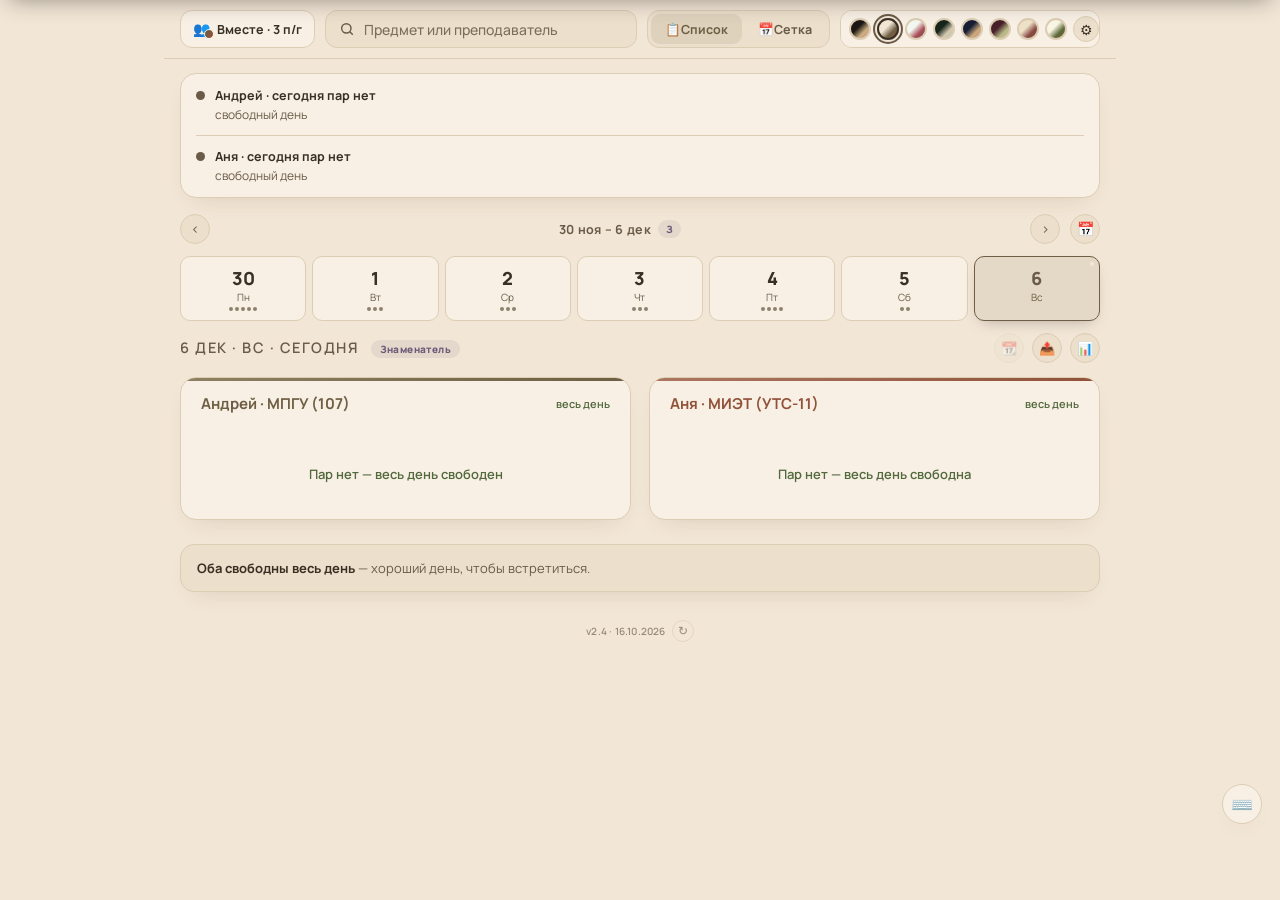
==== commit f5dc4d83: "Add files via upload" ====
--- a/index.html
+++ b/index.html
@@ -953,7 +953,9 @@
     font-size: 13.5px;
     font-weight: 700;
     line-height: 1.35;
-    word-break: break-word;
+    overflow-wrap: break-word;
+    hyphens: auto;
+    -webkit-hyphens: auto;
     transition: var(--t-color);
   }
   .slot-teacher, .slot-desc{
@@ -1048,15 +1050,19 @@
     .columns.sync .col-head{ padding: 11px 10px; font-size: 12.5px; }
     .columns.sync .col-head .free-tag{ display: none; }
     .columns.sync .slot,
-    .columns.sync .sync-empty{ margin: 3px 6px; }
-    .columns.sync .slot{ grid-template-columns: 1fr; gap: 6px; padding: 10px; }
+    .columns.sync .sync-empty{ margin: 3px 5px; }
+    .columns.sync .slot{ grid-template-columns: 1fr; gap: 5px; padding: 9px 8px; }
     .columns.sync .slot .time{
       flex-direction: row; flex-wrap: wrap; align-items: baseline;
       gap: 0 4px; border-right: 0; padding-right: 0;
     }
     .columns.sync .slot .time-end::before{ content: "–"; margin-right: 2px; }
     .columns.sync .slot .time-left{ margin-top: 0; flex-basis: 100%; }
-    .columns.sync .slot-top{ flex-wrap: wrap; }
+    .columns.sync .slot-top{ flex-wrap: nowrap; gap: 4px; margin-bottom: 2px; }
+    .columns.sync .slot-type{ font-size: 9px; padding: 2px 6px; letter-spacing: .2px; }
+    .columns.sync .slot-room{ font-size: 10px; padding: 2px 6px; letter-spacing: 0; min-width: 0; max-width: 58%; overflow: hidden; text-overflow: ellipsis; }
+    .columns.sync .slot-title{ font-size: 12.5px; line-height: 1.3; }
+    .columns.sync .slot-teacher{ font-size: 11px; }
   }
 
   /* ===== Синхронный режим двух групп ===== */
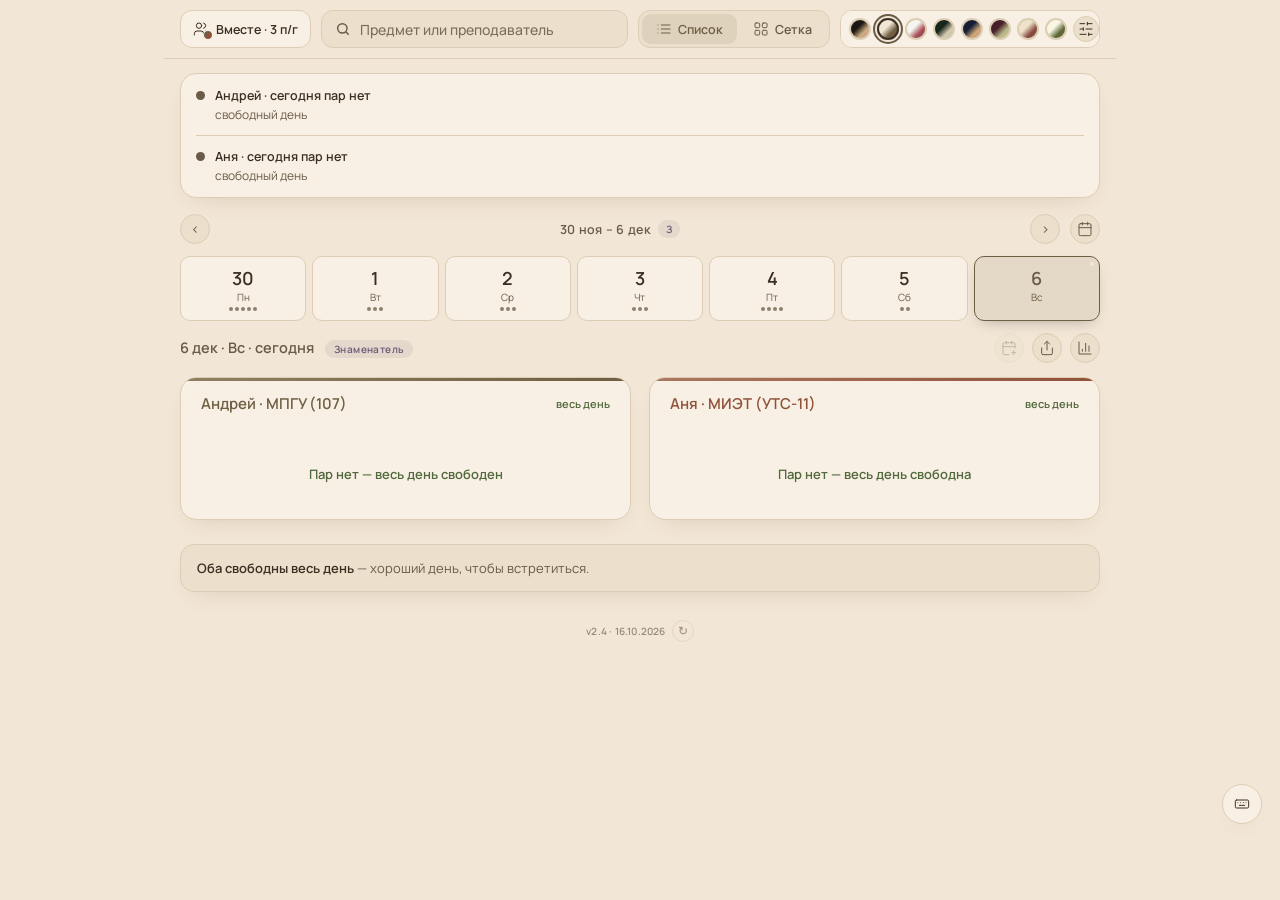
==== commit f0d0e833: "Убрать ИИ-шные детали из интерфейса, добавить CODEMAP.md - index.html: те же правки, что в 106_107 (" ====
--- a/index.html
+++ b/index.html
@@ -49,7 +49,7 @@
 <title>Табло — Андрей и Аня</title>
 <link rel="preconnect" href="https://fonts.googleapis.com">
 <link rel="preconnect" href="https://fonts.gstatic.com" crossorigin>
-<link href="https://fonts.googleapis.com/css2?family=Manrope:wght@400;500;600;700;800&display=swap" rel="stylesheet">
+<link href="https://fonts.googleapis.com/css2?family=Manrope:wght@400;500;600&display=swap" rel="stylesheet">
 <style>
   :root{
     color-scheme: dark;
@@ -393,7 +393,7 @@
   .notification-prompt h3{
     margin: 0 0 8px;
     font-size: 18px;
-    font-weight: 700;
+    font-weight: 600;
     color: var(--text);
   }
   .notification-prompt p{
@@ -413,9 +413,9 @@
     border-radius: 10px;
     font-family: inherit;
     font-size: 14px;
-    font-weight: 700;
+    font-weight: 600;
     cursor: pointer;
-    transition: all 0.2s;
+    transition: background-color 0.2s, border-color 0.2s, color 0.2s, box-shadow 0.2s, opacity 0.2s, transform 0.2s;
   }
   .notification-prompt-actions .btn-enable{
     background: var(--g106);
@@ -454,7 +454,7 @@
     color: var(--text-dim);
     border-radius: 9px;
     font-size: 12.5px;
-    font-weight: 700;
+    font-weight: 600;
     white-space: nowrap;
     cursor: pointer;
     touch-action: manipulation;
@@ -482,7 +482,7 @@
     padding: 16px;
     margin: 0 0 12px;
     box-shadow: var(--shadow);
-    transition: all 0.3s var(--ease);
+    transition: background-color 0.3s var(--ease), border-color 0.3s var(--ease), color 0.3s var(--ease), box-shadow 0.3s var(--ease), opacity 0.3s var(--ease), transform 0.3s var(--ease);
   }
   .next-up-widget.highlight{
     border-color: var(--g106);
@@ -490,9 +490,7 @@
   }
   .next-up-label{
     font-size: 11px;
-    font-weight: 700;
-    text-transform: uppercase;
-    letter-spacing: 0.5px;
+    font-weight: 600;
     color: var(--text-dim);
     margin-bottom: 8px;
   }
@@ -508,13 +506,13 @@
   }
   .next-up-time{
     font-size: 12px;
-    font-weight: 700;
+    font-weight: 600;
     color: var(--g106);
     margin-bottom: 4px;
   }
   .next-up-title{
     font-size: 15px;
-    font-weight: 700;
+    font-weight: 600;
     color: var(--text);
     margin-bottom: 6px;
     line-height: 1.3;
@@ -542,7 +540,7 @@
     font-size: 12px;
     font-weight: 600;
     cursor: pointer;
-    transition: all 0.2s;
+    transition: background-color 0.2s, border-color 0.2s, color 0.2s, box-shadow 0.2s, opacity 0.2s, transform 0.2s;
   }
   .next-up-actions button:hover{
     background: var(--panel-2);
@@ -556,7 +554,7 @@
   }
   .next-up-countdown{
     font-size: 24px;
-    font-weight: 700;
+    font-weight: 600;
     color: var(--g106);
     text-align: center;
     margin: 12px 0;
@@ -599,7 +597,7 @@
     min-width:0;
     text-align:center;
     font-size:12.5px;
-    font-weight:700;
+    font-weight:600;
     color: var(--text-dim);
     letter-spacing:.3px;
     display:flex;
@@ -611,7 +609,7 @@
   .week-label .parity-chip{
     flex:0 0 auto;
     font-size:10px;
-    font-weight:800;
+    font-weight:600;
     letter-spacing:.4px;
     padding:2px 8px;
     border-radius:20px;
@@ -648,8 +646,8 @@
     .date-pill:hover{ transform: translateY(-2px); border-color: var(--g106-dim); will-change: transform; }
   }
   .date-pill:active{ transform: translateY(0) scale(.96); }
-  .date-pill b{display:block; font-size:16px; color: var(--text); font-weight:800; margin-bottom:1px; transition: color .25s var(--ease);}
-  .date-pill .pill-month{display:block; font-size:9.5px; font-weight:700; text-transform:uppercase; letter-spacing:.4px; color: var(--text-dim); margin-bottom:3px; transition: color .25s var(--ease);}
+  .date-pill b{display:block; font-size:16px; color: var(--text); font-weight:600; margin-bottom:1px; transition: color .25s var(--ease);}
+  .date-pill .pill-month{display:block; font-size:9.5px; font-weight:600; color: var(--text-dim); margin-bottom:3px; transition: color .25s var(--ease);}
   .date-pill.active{
     border-color: var(--g106);
     color: var(--g106);
@@ -664,7 +662,7 @@
     position:absolute;
     top:4px; left:5px;
     font-size:7px;
-    font-weight:800;
+    font-weight:600;
     letter-spacing:.1px;
     line-height:1;
     transition: var(--t-color);
@@ -687,8 +685,6 @@
     color: var(--text-dim);
     text-align:left;
     margin: 0;
-    letter-spacing: 1.5px;
-    text-transform: uppercase;
     transition: var(--t-color), opacity .22s var(--ease);
   }
   .day-title.swapping{ opacity: 0; }
@@ -696,7 +692,7 @@
     display:inline-block;
     margin-left:8px;
     font-size:10px;
-    font-weight:800;
+    font-weight:600;
     letter-spacing:.4px;
     text-transform:none;
     padding:2px 9px;
@@ -715,7 +711,7 @@
     border-radius: 20px;
     font-family:inherit;
     font-size: 11px;
-    font-weight:700;
+    font-weight:600;
     letter-spacing: .3px;
     cursor:pointer;
     touch-action: manipulation;
@@ -755,7 +751,7 @@
     width:4px; height:4px;
     border-radius:50%;
     background: var(--g107);
-    animation: todayPulse 2.2s ease-out infinite;
+    
     will-change: transform, opacity;
     transition: var(--t-bg);
   }
@@ -803,7 +799,7 @@
   }
   .col-head{
     padding: 13px 16px;
-    font-weight:700;
+    font-weight:600;
     font-size:14px;
     display:flex;
     justify-content:space-between;
@@ -878,7 +874,7 @@
   }
   .slot .time-start{
     font-size: 14px;
-    font-weight: 800;
+    font-weight: 600;
     line-height: 1.2;
     color: var(--text);
     transition: var(--t-color);
@@ -892,7 +888,7 @@
   .slot .time-left{
     margin-top: 6px;
     font-size: 9.5px;
-    font-weight: 700;
+    font-weight: 600;
     letter-spacing: .3px;
     line-height: 1.25;
     color: var(--g107);
@@ -915,10 +911,8 @@
     padding: 2px 8px;
     border-radius: 6px;
     font-size: 10px;
-    font-weight: 800;
-    letter-spacing: .5px;
+    font-weight: 600;
     line-height: 1.4;
-    text-transform: uppercase;
     white-space: nowrap;
   }
   .slot-type{ color: var(--text-dim); background: var(--line); }
@@ -941,7 +935,7 @@
     background: var(--text);
     color: var(--bg);
     font-size: 11.5px;
-    font-weight: 800;
+    font-weight: 600;
     letter-spacing: .2px;
     line-height: 1.4;
     white-space: nowrap;
@@ -951,7 +945,7 @@
     display: block;
     color: var(--text);
     font-size: 13.5px;
-    font-weight: 700;
+    font-weight: 600;
     line-height: 1.35;
     overflow-wrap: break-word;
     hyphens: auto;
@@ -996,7 +990,7 @@
     padding: 0 4px;
     color: var(--text-dim);
     font-size: 11.5px;
-    font-weight: 700;
+    font-weight: 600;
     line-height: 1;
     -webkit-user-select: none;
     user-select: none;
@@ -1186,14 +1180,14 @@
   }
   .sheet-time{
     font-size: 13px;
-    font-weight: 700;
+    font-weight: 600;
     letter-spacing: .5px;
     transition: var(--t-color);
   }
   .sheet-title{
     margin: 6px 0 14px;
     font-size: 18px;
-    font-weight: 800;
+    font-weight: 600;
     color: var(--text);
     line-height: 1.3;
   }
@@ -1239,7 +1233,7 @@
     color: var(--text);
     font-family: inherit;
     font-size: 13px;
-    font-weight: 700;
+    font-weight: 600;
     letter-spacing: .2px;
     cursor: pointer;
     touch-action: manipulation;
@@ -1318,7 +1312,7 @@
   .pulse-text{ flex:1 1 auto; min-width:0; display:flex; flex-direction:column; gap:2px; }
   .pulse-text b{
     font-size:12.5px;
-    font-weight:700;
+    font-weight:600;
     color:var(--text);
     display:block;
     transition: var(--t-color);
@@ -1376,10 +1370,8 @@
   .cal-month:last-child{ margin-bottom: 4px; }
   .cal-month-title{
     font-size:12.5px;
-    font-weight:800;
+    font-weight:600;
     color: var(--text-dim);
-    text-transform:uppercase;
-    letter-spacing:1.2px;
     margin: 0 0 10px;
     transition: var(--t-color);
   }
@@ -1396,7 +1388,7 @@
     font-family:inherit;
     border-radius:9px;
     font-size:12.5px;
-    font-weight:700;
+    font-weight:600;
     padding:8px 0 7px;
     cursor:pointer;
     touch-action: manipulation;
@@ -1470,7 +1462,7 @@
     color: var(--g107);
     font-family: inherit;
     font-size: 18px;
-    font-weight: 700;
+    font-weight: 600;
     line-height: 1;
     white-space: nowrap;
     display:flex;
@@ -1566,7 +1558,7 @@
     border-radius: 16px;
     padding: 6px 14px;
     font-size: 12px;
-    font-weight: 700;
+    font-weight: 600;
     cursor: pointer;
     touch-action: manipulation;
     -webkit-touch-callout: none;
@@ -1618,7 +1610,7 @@
     color: var(--g106);
     font-family: inherit;
     font-size: 13px;
-    font-weight: 700;
+    font-weight: 600;
     cursor: pointer;
     touch-action: manipulation;
     -webkit-touch-callout: none;
@@ -1738,9 +1730,7 @@
   .sr-head, .sr-sep{
     padding: 9px 16px 6px;
     font-size: 11px;
-    font-weight: 800;
-    letter-spacing: .6px;
-    text-transform: uppercase;
+    font-weight: 600;
     color: var(--text-dim);
     background: var(--panel-2);
     display: flex;
@@ -1773,8 +1763,8 @@
     color: var(--text-dim);
     padding-top: 1px;
   }
-  .sr-when b{ display: block; color: var(--text); font-size: 13px; font-weight: 700; margin-bottom: 1px; }
-  .sr-when em{ display: block; margin-top: 2px; font-style: normal; font-size: 9.5px; font-weight: 800; letter-spacing: .5px; color: var(--g107); }
+  .sr-when b{ display: block; color: var(--text); font-size: 13px; font-weight: 600; margin-bottom: 1px; }
+  .sr-when em{ display: block; margin-top: 2px; font-style: normal; font-size: 9.5px; font-weight: 600; letter-spacing: .5px; color: var(--g107); }
   .sr-what{ flex: 1 1 auto; min-width: 0; }
   .sr-what b{ display: block; color: var(--text); font-size: 13px; font-weight: 600; }
   .sr-what span{ display: block; color: var(--text-dim); font-size: 12px; margin-top: 1px; }
@@ -1782,7 +1772,7 @@
   .sr-tag{
     font-style: normal;
     font-size: 10px;
-    font-weight: 800;
+    font-weight: 600;
     padding: 1px 7px;
     border-radius: 20px;
   }
@@ -1793,7 +1783,7 @@
     color: var(--g106);
     border-radius: 3px;
     padding: 0 1px;
-    font-weight: 800;
+    font-weight: 600;
   }
   .sr-empty{
     padding: 26px 16px;
@@ -1810,7 +1800,7 @@
     color: var(--text-dim);
     font-family: inherit;
     font-size: 12.5px;
-    font-weight: 700;
+    font-weight: 600;
     padding: 11px 14px;
     cursor: pointer;
     touch-action: manipulation;
@@ -1842,23 +1832,19 @@
     gap: 10px;
     margin-bottom: 4px;
     font-size: 11px;
-    font-weight: 700;
+    font-weight: 600;
     color: var(--text-dim);
   }
   .rel-head h4{
     margin: 0;
     font-size: 11px;
-    font-weight: 800;
-    letter-spacing: .6px;
-    text-transform: uppercase;
+    font-weight: 600;
     color: var(--text-dim);
   }
   .rel-sub{
     margin: 10px 0 2px;
     font-size: 10.5px;
-    font-weight: 800;
-    letter-spacing: .5px;
-    text-transform: uppercase;
+    font-weight: 600;
     color: var(--text-dim);
     opacity: .75;
   }
@@ -1886,8 +1872,8 @@
   .rel-item:active{ background: var(--panel-2); }
   .rel-item.past{ opacity: .6; }
   .rel-row{ display: flex; justify-content: space-between; align-items: baseline; gap: 10px; }
-  .rel-date{ font-size: 13px; font-weight: 700; color: var(--text); }
-  .rel-when{ font-size: 11.5px; font-weight: 700; color: var(--text-dim); white-space: nowrap; }
+  .rel-date{ font-size: 13px; font-weight: 600; color: var(--text); }
+  .rel-when{ font-size: 11.5px; font-weight: 600; color: var(--text-dim); white-space: nowrap; }
   .detail-sheet.g106 .rel-when{ color: var(--g106); }
   .detail-sheet.g107 .rel-when{ color: var(--g107); }
   .rel-desc{ display: block; margin-top: 1px; font-size: 12px; color: var(--text-dim); line-height: 1.35; }
@@ -1956,7 +1942,7 @@
   .theme-menu-header h2{
     margin: 0;
     font-size: 20px;
-    font-weight: 700;
+    font-weight: 600;
     color: var(--text);
   }
   .theme-menu-close{
@@ -1988,8 +1974,6 @@
     font-size: 14px;
     font-weight: 600;
     color: var(--text-dim);
-    text-transform: uppercase;
-    letter-spacing: 1px;
   }
   .theme-grid{
     display: grid;
@@ -2027,7 +2011,7 @@
     align-items: center;
     justify-content: center;
     font-size: 12px;
-    font-weight: 700;
+    font-weight: 600;
   }
   .theme-preview{
     height: 60px;
@@ -2128,16 +2112,16 @@
 .tm-in{display:flex;gap:8px}
 .tm-in input[type=color]{flex:0 0 48px;height:44px;padding:3px;border:1px solid var(--line);border-radius:10px;background:var(--bg);cursor:pointer}
 .tm-in input.bad{border-color:#e5484d}
-.tm-f{margin-top:12px}.tm-f label{display:block;font-size:12px;font-weight:700;color:var(--text-dim);margin-bottom:6px}
+.tm-f{margin-top:12px}.tm-f label{display:block;font-size:12px;font-weight:600;color:var(--text-dim);margin-bottom:6px}
 .tm-pal{display:flex;flex-wrap:wrap;gap:8px;margin-top:8px}
 .tm-sw{width:28px;height:28px;border-radius:50%;border:2px solid var(--line);padding:0;cursor:pointer}
 .tm-mode{display:flex;gap:6px;margin-top:14px}
-.tm-mode button{flex:1;padding:10px 6px;border:1px solid var(--line);border-radius:10px;background:var(--panel-2);color:var(--text-dim);font-weight:700;font-size:13px;cursor:pointer}
+.tm-mode button{flex:1;padding:10px 6px;border:1px solid var(--line);border-radius:10px;background:var(--panel-2);color:var(--text-dim);font-weight:600;font-size:13px;cursor:pointer}
 .tm-mode button.on{border-color:var(--g106);color:var(--g106);background:var(--g106-soft)}
-.tm-adv{margin-top:12px;font-size:13px;color:var(--text-dim)}.tm-adv summary{cursor:pointer;padding:8px 0;font-weight:700}
+.tm-adv{margin-top:12px;font-size:13px;color:var(--text-dim)}.tm-adv summary{cursor:pointer;padding:8px 0;font-weight:600}
 .tm-hint{font-size:11.5px;margin:10px 0 0}
 .tm-prev{margin-top:14px;border:1px solid var(--line);border-radius:12px;overflow:hidden;background:var(--bg);color:var(--text)}
-.tm-pv-h{padding:8px 12px;font-weight:800;font-size:13px;color:var(--g106);background:var(--panel-2)}.tm-pv-h i{font-style:normal;color:var(--g107);margin-left:8px}
+.tm-pv-h{padding:8px 12px;font-weight:600;font-size:13px;color:var(--g106);background:var(--panel-2)}.tm-pv-h i{font-style:normal;color:var(--g107);margin-left:8px}
 .tm-pv-s{padding:9px 12px;font-size:12.5px;background:var(--panel);border-top:1px solid var(--line);border-left:3px solid transparent}
 .tm-pv-s b{color:var(--text-dim);margin-right:6px}.tm-pv-s.now{background:var(--g107-soft);border-left-color:var(--g107)}
 .tm-btns{display:flex;gap:8px;margin-top:14px}
@@ -2157,10 +2141,10 @@
 .theme-switcher .theme-swatch,.theme-switcher .theme-menu-trigger{flex:0 0 auto}
 .tm-sug{display:flex;flex-wrap:wrap;gap:8px;margin-top:8px}.tm-sug small{flex:0 0 100%;font-size:11px;color:var(--text-dim)}
 .tm-badges{display:flex;flex-wrap:wrap;gap:6px;margin-top:8px;font-size:11px;color:var(--text-dim);align-items:center}
-.tm-badge{font-weight:700;padding:2px 8px;border-radius:99px;border:1px solid var(--line)}
+.tm-badge{font-weight:600;padding:2px 8px;border-radius:99px;border:1px solid var(--line)}
 .tm-badge.ok{color:var(--free)}.tm-badge.warn{color:#e5484d;border-color:#e5484d}
 .tm-tools{display:flex;flex-wrap:wrap;gap:8px;margin-top:14px}
-.tm-toast{position:fixed;left:50%;bottom:calc(env(safe-area-inset-bottom,0px) + 24px);transform:translateX(-50%);z-index:900;max-width:calc(100vw - 32px);padding:10px 16px;border-radius:12px;background:var(--text);color:var(--bg);font-size:13px;font-weight:700;box-shadow:var(--shadow);pointer-events:none}
+.tm-toast{position:fixed;left:50%;bottom:calc(env(safe-area-inset-bottom,0px) + 24px);transform:translateX(-50%);z-index:900;max-width:calc(100vw - 32px);padding:10px 16px;border-radius:12px;background:var(--text);color:var(--bg);font-size:13px;font-weight:600;box-shadow:var(--shadow);pointer-events:none}
 html[data-os="android"][data-standalone] .scroll-top-btn{bottom:max(28px,env(safe-area-inset-bottom) + 16px)}
 
 /* ===== Меню группы и подгруппы (кнопка слева сверху) ===== */
@@ -2174,7 +2158,7 @@
   background:var(--panel);
   border:1px solid var(--line);
   border-radius:var(--ctl-r);
-  font:inherit;font-size:12.5px;font-weight:700;line-height:1.2;
+  font:inherit;font-size:12.5px;font-weight:600;line-height:1.2;
   color:var(--text);
   cursor:pointer;
   white-space:nowrap;
@@ -2206,13 +2190,13 @@
 .gm-card[data-group="107"] .gm-card-dot{background:var(--g107)}
 .gm-card[data-group="both"] .gm-card-dot{background:linear-gradient(135deg,var(--g106) 50%,var(--g107) 50%)}
 .gm-card-txt{display:flex;flex-direction:column;gap:2px;min-width:0}
-.gm-card-txt b{font-size:14px;font-weight:800}
+.gm-card-txt b{font-size:14px;font-weight:600}
 .gm-card-txt small{font-size:11px;font-weight:600;color:var(--text-dim);overflow-wrap:anywhere}
 .gm-card.active[data-group="106"]{border-color:var(--g106);background:var(--g106-soft)}
 .gm-card.active[data-group="107"]{border-color:var(--g107);background:var(--g107-soft)}
 .gm-card.active[data-group="both"]{border-color:var(--text);background:var(--panel)}
 .gm-subs{display:grid;grid-template-columns:repeat(4,1fr);gap:8px}
-.gm-sub{min-width:0;padding:11px 6px;border:1px solid var(--line);border-radius:10px;background:var(--panel-2);color:var(--text-dim);font:inherit;font-size:13px;font-weight:700;cursor:pointer;touch-action:manipulation;transition:border-color .25s var(--ease), background-color .25s var(--ease), color .25s var(--ease)}
+.gm-sub{min-width:0;padding:11px 6px;border:1px solid var(--line);border-radius:10px;background:var(--panel-2);color:var(--text-dim);font:inherit;font-size:13px;font-weight:600;cursor:pointer;touch-action:manipulation;transition:border-color .25s var(--ease), background-color .25s var(--ease), color .25s var(--ease)}
 .gm-sub.active{border-color:var(--g106);background:var(--g106-soft);color:var(--g106)}
 .gm-hint[hidden]{display:none}
 .tm-badges:empty{display:none}
@@ -2226,9 +2210,9 @@
 /* Уведомления в меню группы */
 .gm-notif{display:flex;align-items:center;justify-content:space-between;gap:12px;padding:12px;border:1px solid var(--line);border-radius:12px;background:var(--panel-2)}
 .gm-notif-txt{min-width:0;display:flex;flex-direction:column;gap:2px}
-.gm-notif-txt b{font-size:14px;font-weight:800}
+.gm-notif-txt b{font-size:14px;font-weight:600}
 .gm-notif-txt small{font-size:11.5px;font-weight:600;color:var(--text-dim);line-height:1.4}
-.gm-switch{flex:0 0 auto;min-width:64px;padding:9px 14px;border:1px solid var(--line);border-radius:999px;background:var(--panel);color:var(--text-dim);font:inherit;font-size:13px;font-weight:800;cursor:pointer;touch-action:manipulation;transition:border-color .25s var(--ease),background-color .25s var(--ease),color .25s var(--ease),transform .15s var(--ease)}
+.gm-switch{flex:0 0 auto;min-width:64px;padding:9px 14px;border:1px solid var(--line);border-radius:999px;background:var(--panel);color:var(--text-dim);font:inherit;font-size:13px;font-weight:600;cursor:pointer;touch-action:manipulation;transition:border-color .25s var(--ease),background-color .25s var(--ease),color .25s var(--ease),transform .15s var(--ease)}
 .gm-switch:active{transform:scale(.96)}
 .gm-switch[aria-checked="true"]{border-color:var(--g106);background:var(--g106-soft);color:var(--g106)}
 .gm-switch:disabled{opacity:.45;cursor:default}
@@ -2246,45 +2230,42 @@
 .nu-col{min-width:0;display:flex;flex-direction:column;background:var(--panel)}
 .nu-col.g106{border-top:2px solid var(--g106)}
 .nu-col.g107{border-top:2px solid var(--g107)}
-.nu-col-head{display:flex;align-items:center;flex-wrap:wrap;gap:4px 8px;padding:8px 10px 7px;font-size:12px;font-weight:700;color:var(--text-dim)}
+.nu-col-head{display:flex;align-items:center;flex-wrap:wrap;gap:4px 8px;padding:8px 10px 7px;font-size:12px;font-weight:600;color:var(--text-dim)}
 .nu-status{font-size:11px;font-weight:600;color:var(--text-dim);min-width:0}
-.nu-g{padding:2px 9px;border-radius:7px;font-weight:800;font-size:11px}
+.nu-g{padding:2px 9px;border-radius:7px;font-weight:600;font-size:11px}
 .nu-col.g106 .nu-g{background:var(--g106-soft);color:var(--g106)}
 .nu-col.g107 .nu-g{background:var(--g107-soft);color:var(--g107)}
-.nu-soon{display:inline-block;padding:2px 8px;border-radius:999px;background:var(--g106-soft);color:var(--g106);font-weight:800;animation:nuPulse 1.4s ease-in-out infinite}
-@keyframes nuPulse{0%,100%{opacity:1}50%{opacity:.55}}
-/* компактные кликабельные слоты (как .gv-c) */
-.next-up-widget .nu-col .next-up-card{display:block;margin:0;padding:8px 10px;border-radius:0;background:none;border-top:1px solid var(--line);border-left:3px solid transparent;cursor:pointer;min-width:0}
+.nu-soon{display:inline-block;padding:2px 8px;border-radius:999px;background:var(--g106-soft);color:var(--g106);font-weight:600;margin:0;padding:8px 10px;border-radius:0;background:none;border-top:1px solid var(--line);border-left:3px solid transparent;cursor:pointer;min-width:0}
 .next-up-widget .nu-col .next-up-card:hover{background:var(--panel-2)}
 .next-up-widget .nu-col .next-up-card:focus-visible{outline:2px solid var(--g106);outline-offset:-2px}
-.next-up-widget .nu-col .next-up-time{font-size:11px;font-weight:700;color:var(--text-dim);margin:0}
-.next-up-widget .nu-col .next-up-title{font-size:12.5px;font-weight:700;line-height:1.3;margin:1px 0 0}
+.next-up-widget .nu-col .next-up-time{font-size:11px;font-weight:600;color:var(--text-dim);margin:0}
+.next-up-widget .nu-col .next-up-title{font-size:12.5px;font-weight:600;line-height:1.3;margin:1px 0 0}
 .next-up-widget .nu-col .next-up-meta{display:block;font-size:11px;color:var(--text-dim);margin-top:2px}
 .next-up-widget .nu-col .note-badge{margin-top:3px}
 .nu-col.g106 .next-up-card.primary{background:var(--g106-soft);border-left-color:var(--g106)}
 .nu-col.g107 .next-up-card.primary{background:var(--g107-soft);border-left-color:var(--g107)}
 .nu-col.g106 .next-up-card.primary .next-up-time{color:var(--g106)}
 .nu-col.g107 .next-up-card.primary .next-up-time{color:var(--g107)}
-.nu-more{padding:7px 10px;border-top:1px solid var(--line);font-size:11.5px;font-weight:700;color:var(--text-dim)}
+.nu-more{padding:7px 10px;border-top:1px solid var(--line);font-size:11.5px;font-weight:600;color:var(--text-dim)}
 .nu-empty{padding:10px;border-top:1px solid var(--line);font-size:12.5px;color:var(--text-dim)}
 
 /* Сетка недели: карточки дней, внутри — колонки 106 | 107 */
 .week-grid{display:block}
 .gv-nav{display:flex;align-items:center;justify-content:center;flex-wrap:wrap;gap:10px;margin:0 0 12px}
 .gv-nav .week-label{flex:1 1 auto;min-width:0;text-align:center}
-.gv-today{padding:6px 12px;border:1px solid var(--g106);background:var(--g106-soft);color:var(--g106);border-radius:999px;font:inherit;font-size:12px;font-weight:800;cursor:pointer}
+.gv-today{padding:6px 12px;border:1px solid var(--g106);background:var(--g106-soft);color:var(--g106);border-radius:999px;font:inherit;font-size:12px;font-weight:600;cursor:pointer}
 .gv-days{display:flex;flex-direction:column;gap:12px}
 .gv-day-card{background:var(--panel);border:1px solid var(--line);border-radius:14px;overflow:hidden;box-shadow:var(--shadow)}
 .gv-day-card.today{border-color:var(--g107);box-shadow:0 0 0 2px var(--g107-soft),var(--shadow)}
-.gv-day-head{display:flex;align-items:baseline;flex-wrap:wrap;gap:6px;padding:10px 12px;background:var(--panel-2);font-size:12px;font-weight:700;color:var(--text-dim)}
+.gv-day-head{display:flex;align-items:baseline;flex-wrap:wrap;gap:6px;padding:10px 12px;background:var(--panel-2);font-size:12px;font-weight:600;color:var(--text-dim)}
 .gv-day-head b{color:var(--text);font-size:15px}
 .gv-day-card.today .gv-day-head{background:var(--g107-soft);color:var(--g107)}
 .gv-day-card.today .gv-day-head b{color:var(--g107)}
-.gv-tag{margin-left:auto;font-size:10.5px;font-weight:800;padding:2px 8px;border-radius:999px;background:var(--line);color:var(--text)}
+.gv-tag{margin-left:auto;font-size:10.5px;font-weight:600;padding:2px 8px;border-radius:999px;background:var(--line);color:var(--text)}
 .gv-day-cols{display:grid;grid-template-columns:1fr;gap:1px;background:var(--line)}
 .gv-day-cols.both{grid-template-columns:1fr 1fr}
 .gv-gcol{background:var(--panel);min-width:0}
-.gv-gtag{padding:6px 10px 4px;font-size:10px;font-weight:800;letter-spacing:.5px;text-transform:uppercase}
+.gv-gtag{padding:6px 10px 4px;font-size:10px;font-weight:600;}
 .gv-gcol.g106 .gv-gtag{color:var(--g106);border-top:2px solid var(--g106)}
 .gv-gcol.g107 .gv-gtag{color:var(--g107);border-top:2px solid var(--g107)}
 .gv-c{display:block;width:100%;box-sizing:border-box;text-align:left;border:0;border-top:1px solid var(--line);border-left:3px solid transparent;background:none;color:var(--text);padding:8px 10px;font:inherit;cursor:pointer}
@@ -2292,7 +2273,7 @@
 .gv-c.g107{border-left-color:var(--g107)}
 .gv-c:hover{background:var(--panel-2)}
 .gv-c:focus-visible{outline:2px solid var(--g106);outline-offset:-2px}
-.gv-c-time{display:block;font-size:11px;font-weight:700;color:var(--text-dim)}
+.gv-c-time{display:block;font-size:11px;font-weight:600;color:var(--text-dim)}
 .gv-c-title{display:block;font-size:12.5px;font-weight:600;margin-top:1px}
 .gv-c-desc{display:block;font-size:11px;color:var(--text-dim);margin-top:2px}
 /* Сетка недели, обе группы: ячейки — прямые дети грида, строка = временной слот */
@@ -2324,11 +2305,11 @@
 .gv-empty.free{color:var(--free);font-weight:600}
 
 /* Заметки к парам */
-.note-badge,.slot .what .note-badge{display:flex;align-items:center;gap:4px;margin-top:4px;max-width:100%;font-size:11px;font-weight:700;color:var(--g106)}
-.note-badge i{font-style:normal;font-weight:600;color:var(--text-dim);overflow:hidden;text-overflow:ellipsis;white-space:nowrap;min-width:0}
+.note-badge,.slot .what .note-badge{display:flex;align-items:center;gap:4px;margin-top:4px;max-width:100%;font-size:11px;font-weight:600;color:var(--g106)}
+.note-badge span{font-weight:600;color:var(--text-dim);overflow:hidden;text-overflow:ellipsis;white-space:nowrap;min-width:0}
 .sheet-note-box{margin:14px 0}
-.sheet-note-head{display:flex;align-items:center;justify-content:space-between;gap:8px;margin-bottom:6px;font-size:13px;font-weight:700}
-.sheet-note-clear{background:none;border:0;padding:0;color:var(--text-dim);font:inherit;font-size:12px;font-weight:700;text-decoration:underline;cursor:pointer}
+.sheet-note-head{display:flex;align-items:center;justify-content:space-between;gap:8px;margin-bottom:6px;font-size:13px;font-weight:600}
+.sheet-note-clear{background:none;border:0;padding:0;color:var(--text-dim);font:inherit;font-size:12px;font-weight:600;text-decoration:underline;cursor:pointer}
 .sheet-note-clear[hidden]{display:none}
 .sheet-note-input{display:block;width:100%;box-sizing:border-box;min-height:56px;background:var(--panel-2);border:1px solid var(--line);border-radius:10px;color:var(--text);font:inherit;font-size:13px;line-height:1.4;padding:9px 10px;resize:vertical}
 .sheet-note-input:focus{outline:2px solid var(--g106);outline-offset:1px}
@@ -2338,7 +2319,7 @@
 .meta-teacher-link:hover,.meta-teacher-link:focus-visible{color:var(--g106)}
 .sheet-meta .sub-mine{background:var(--g106-soft);border-left:3px solid var(--g106);border-radius:6px;padding:4px 8px}
 .sheet-meta .sub-dim{opacity:.6}
-.mine-pill{font-style:normal;font-size:10.5px;font-weight:800;padding:2px 7px;border-radius:999px;background:var(--g106);color:var(--bg);white-space:nowrap}
+.mine-pill{font-style:normal;font-size:10.5px;font-weight:600;padding:2px 7px;border-radius:999px;background:var(--g106);color:var(--bg);white-space:nowrap}
 .rel-progress{height:6px;border-radius:999px;background:var(--panel-2);overflow:hidden;margin:6px 0 4px}
 .rel-progress-bar{height:100%;border-radius:999px;background:var(--g106)}
 .rel-progress-label{font-size:11.5px;font-weight:600;color:var(--text-dim);margin-bottom:8px}
@@ -2347,11 +2328,11 @@
 .sheet-custom{padding:2px 0 12px}
 .stats-table{width:100%;border-collapse:collapse;font-size:13px}
 .stats-table th,.stats-table td{padding:9px 6px;border-bottom:1px solid var(--line);text-align:left;vertical-align:top}
-.stats-table thead th{font-size:12px;font-weight:800}
+.stats-table thead th{font-size:12px;font-weight:600}
 .stats-table thead th.g106{color:var(--g106)}
 .stats-table thead th.g107{color:var(--g107)}
 .stats-table tbody th{font-weight:600;color:var(--text-dim);width:42%}
-.stats-table td{font-weight:700;color:var(--text)}
+.stats-table td{font-weight:600;color:var(--text)}
 .kbd-list{display:grid;gap:2px;font-size:14px}
 .kbd-row{display:flex;justify-content:space-between;align-items:center;gap:12px;padding:9px 0;border-bottom:1px solid var(--line)}
 .kbd-row:last-child{border-bottom:0}
@@ -2379,6 +2360,13 @@
     transition: background-color .35s var(--ease), border-color .35s var(--ease), color .3s var(--ease);
   }
   .meet-note b{color: var(--text); transition: color .3s var(--ease);}
+/* ===== Иконки: один набор (lucide), один размер и штрих ===== */
+.ico{width:16px;height:16px;fill:none;stroke:currentColor;stroke-width:1.5;stroke-linecap:round;stroke-linejoin:round;flex:0 0 auto;vertical-align:-3px;display:inline-block}
+.ico-sm{width:12px;height:12px;vertical-align:-2px}
+b,strong{font-weight:600}
+.view-mode-btn{gap:6px}
+/* закрытые панели и баннер не отбрасывают тень из-за края экрана */
+.detail-sheet:not(.open):not(.dragging),.update-banner:not(.show){box-shadow:none}
 </style>
 </head>
 <body>
@@ -2463,16 +2451,16 @@
     <h1 class="board-title">Табло — Андрей и Аня</h1>
 
     <button class="group-menu-trigger" id="groupMenuBtn" type="button" data-group="both" aria-haspopup="dialog" aria-label="Расписание и подгруппа: вместе, все подгруппы">
-      <span class="gm-ico" aria-hidden="true">👥</span><span class="gm-label" id="groupMenuBtnLabel"><span class="gm-full">Вместе</span><span class="gm-short">Вместе</span></span>
+      <span class="gm-ico" aria-hidden="true"><svg class="ico" viewBox="0 0 24 24" aria-hidden="true"><path d="M16 21v-2a4 4 0 0 0-4-4H6a4 4 0 0 0-4 4v2"/><circle cx="9" cy="7" r="4"/><path d="M22 21v-2a4 4 0 0 0-3-3.87M16 3.13a4 4 0 0 1 0 7.75"/></svg></span><span class="gm-label" id="groupMenuBtnLabel"><span class="gm-full">Вместе</span><span class="gm-short">Вместе</span></span>
     </button>
 
     <div class="view-mode-switcher" id="viewModeSwitcher" role="group" aria-label="Вид расписания">
-      <button class="view-mode-btn active" data-mode="list" type="button" onclick="switchViewMode('list')" title="Список" aria-label="Список"><span aria-hidden="true">📋</span><span class="vm-t"> Список</span></button>
-      <button class="view-mode-btn" data-mode="grid" type="button" onclick="switchViewMode('grid')" title="Сетка" aria-label="Сетка"><span aria-hidden="true">📅</span><span class="vm-t"> Сетка</span></button>
+      <button class="view-mode-btn active" data-mode="list" type="button" onclick="switchViewMode('list')" title="Список" aria-label="Список"><span aria-hidden="true"><svg class="ico" viewBox="0 0 24 24" aria-hidden="true"><path d="M8 6h13M8 12h13M8 18h13M3 6h.01M3 12h.01M3 18h.01"/></svg></span><span class="vm-t"> Список</span></button>
+      <button class="view-mode-btn" data-mode="grid" type="button" onclick="switchViewMode('grid')" title="Сетка" aria-label="Сетка"><span aria-hidden="true"><svg class="ico" viewBox="0 0 24 24" aria-hidden="true"><rect x="3" y="3" width="7" height="7" rx="1.5"/><rect x="14" y="3" width="7" height="7" rx="1.5"/><rect x="3" y="14" width="7" height="7" rx="1.5"/><rect x="14" y="14" width="7" height="7" rx="1.5"/></svg></span><span class="vm-t"> Сетка</span></button>
     </div>
 
     <div class="theme-switcher" id="themeSwitcher" role="group" aria-label="Выбор темы оформления">
-      <button class="theme-menu-trigger" id="themeMenuBtn" type="button" aria-label="Открыть меню тем">⚙</button>
+      <button class="theme-menu-trigger" id="themeMenuBtn" type="button" aria-label="Открыть меню тем"><svg class="ico" viewBox="0 0 24 24" aria-hidden="true"><path d="M21 4h-7M10 4H3M21 12h-9M8 12H3M21 20h-5M12 20H3M14 2v4M8 10v4M16 18v4"/></svg></button>
     </div>
 
     <div class="search-box" id="searchBox" role="search">
@@ -2493,15 +2481,15 @@
       <button class="week-arrow" id="weekPrev" onclick="shiftWeek(-1)" aria-label="Предыдущая неделя">‹</button>
       <div class="week-label" id="weekLabel" aria-live="polite"></div>
       <button class="week-arrow" id="weekNext" onclick="shiftWeek(1)" aria-label="Следующая неделя">›</button>
-      <button class="calendar-btn" id="calendarBtn" onclick="openCalSheet()" aria-label="Выбрать дату" title="Выбрать дату">📅</button>
+      <button class="calendar-btn" id="calendarBtn" onclick="openCalSheet()" aria-label="Выбрать дату" title="Выбрать дату"><svg class="ico" viewBox="0 0 24 24" aria-hidden="true"><rect x="3" y="4" width="18" height="18" rx="2"/><path d="M16 2v4M8 2v4M3 10h18"/></svg></button>
     </div>
     <div class="date-rail" id="dateRail" role="tablist" aria-label="Выбор дня"></div>
     <div class="day-title-row" id="dayTitleRow">
       <div class="day-title" id="dayTitle" aria-live="polite"></div>
       <button class="today-btn" id="todayBtn" onclick="jumpToToday()" title="Вернуться к сегодняшнему дню" tabindex="-1" aria-hidden="true">Сегодня</button>
-      <button class="day-export-btn" id="dayExportBtn" onclick="exportDayICS(currentDate)" title="Экспортировать день в календарь (.ics)" aria-label="Экспортировать день в календарь">📆</button>
-      <button class="day-share-btn" id="dayShareBtn" onclick="shareDay(currentDate)" title="Поделиться расписанием дня" aria-label="Поделиться расписанием дня">📤</button>
-      <button class="day-export-btn day-stats-btn" id="dayStatsBtn" type="button" onclick="showStats()" title="Статистика недели" aria-label="Статистика недели">📊</button>
+      <button class="day-export-btn" id="dayExportBtn" onclick="exportDayICS(currentDate)" title="Экспортировать день в календарь (.ics)" aria-label="Экспортировать день в календарь"><svg class="ico" viewBox="0 0 24 24" aria-hidden="true"><path d="M8 2v4M16 2v4M21 12V6a2 2 0 0 0-2-2H5a2 2 0 0 0-2 2v14a2 2 0 0 0 2 2h7M3 10h18M16 19h6M19 16v6"/></svg></button>
+      <button class="day-share-btn" id="dayShareBtn" onclick="shareDay(currentDate)" title="Поделиться расписанием дня" aria-label="Поделиться расписанием дня"><svg class="ico" viewBox="0 0 24 24" aria-hidden="true"><path d="M4 12v8a2 2 0 0 0 2 2h12a2 2 0 0 0 2-2v-8M16 6l-4-4-4 4M12 2v13"/></svg></button>
+      <button class="day-export-btn day-stats-btn" id="dayStatsBtn" type="button" onclick="showStats()" title="Статистика недели" aria-label="Статистика недели"><svg class="ico" viewBox="0 0 24 24" aria-hidden="true"><path d="M3 3v18h18M18 17V9M13 17V5M8 17v-3"/></svg></button>
     </div>
   </div>
 
@@ -2541,13 +2529,13 @@
     <div class="sheet-custom" id="sheetCustom" style="display:none"></div>
     <div class="sheet-meta" id="sheetMeta"></div>
     <div class="sheet-note-box" id="sheetNote">
-      <div class="sheet-note-head"><span>📌 Заметка к паре</span><button type="button" class="sheet-note-clear" id="sheetNoteClear" hidden>Очистить</button></div>
+      <div class="sheet-note-head"><span>Заметка к паре</span><button type="button" class="sheet-note-clear" id="sheetNoteClear" hidden>Очистить</button></div>
       <textarea class="sheet-note-input" id="sheetNoteInput" rows="2" maxlength="280" placeholder="Например: сдать лабу №2, контрольная, принести тетрадь…" aria-label="Заметка к паре"></textarea>
     </div>
     <div class="sheet-related" id="sheetRelated"></div>
     <div class="sheet-actions">
-      <button class="sheet-ics-btn" id="sheetIcsBtn" type="button">📅 Добавить в календарь</button>
-      <button class="sheet-ics-btn" id="sheetGotoBtn" type="button">📍 Перейти к этому дню</button>
+      <button class="sheet-ics-btn" id="sheetIcsBtn" type="button">Добавить в календарь</button>
+      <button class="sheet-ics-btn" id="sheetGotoBtn" type="button">Перейти к этому дню</button>
     </div>
   </div>
 </div>
@@ -2581,11 +2569,11 @@
 
 <button class="scroll-today-btn" id="scrollTodayBtn" onclick="scrollToTodayInFeed()" aria-label="К сегодняшнему дню" title="К сегодняшнему дню">⌄</button>
 <button class="scroll-top-btn" id="scrollTopBtn" onclick="scrollToPageTop()" aria-label="Наверх" title="Наверх">↑</button>
-<button class="kbd-help-btn" id="kbdHelpBtn" type="button" onclick="showKeyboardHelp()" title="Горячие клавиши (?)" aria-label="Горячие клавиши">⌨️</button>
+<button class="kbd-help-btn" id="kbdHelpBtn" type="button" onclick="showKeyboardHelp()" title="Горячие клавиши (?)" aria-label="Горячие клавиши"><svg class="ico" viewBox="0 0 24 24" aria-hidden="true"><rect x="2" y="6" width="20" height="12" rx="2"/><path d="M6 10h.01M10 10h.01M14 10h.01M18 10h.01M8 14h8"/></svg></button>
 
 <!-- Notification Permission Prompt -->
 <div class="notification-prompt" id="notificationPrompt">
-  <h3>🔔 Не пропустите пары</h3>
+  <h3>Не пропустите пары</h3>
   <p>Получайте уведомления за 5 минут до начала занятия</p>
   <div class="notification-prompt-actions">
     <button class="btn-later" onclick="dismissNotificationPrompt()">Позже</button>
@@ -3375,7 +3363,7 @@
   if(st.status === 'done'){
     return `<div class="pulse-row" ${styleAttr}>
       <span class="pulse-dot done"></span>
-      <div class="pulse-text"><b>${label} · пары закончились</b><span>на сегодня всё 🎉</span></div>
+      <div class="pulse-text"><b>${label} · пары закончились</b><span>на сегодня всё</span></div>
     </div>`;
   }
   return `<div class="pulse-row" ${styleAttr}>
@@ -3528,7 +3516,7 @@
       if(prevRange && curRange && (curRange[0] - prevRange[1]) >= 25){
         const gap = curRange[0] - prevRange[1];
         const nextStart = (items[i].t.split(/[-–—]/)[0] || '').trim();
-        out.push(`<div class="break-divider"><span class="break-label">☕ Окно ${formatLeft(gap)} · до ${escapeHtml(nextStart)}</span></div>`);
+        out.push(`<div class="break-divider"><span class="break-label">Окно ${formatLeft(gap)} · до ${escapeHtml(nextStart)}</span></div>`);
       }
     }
     out.push(slotHtml(items[i], i, group, isToday, now, nowIdx, nextIdx));
@@ -4510,7 +4498,7 @@
 }
 function noteBadgeHtml(group, iso, it){
   const t = getNote(group, iso, it);
-  return t ? `<span class="note-badge" title="${escapeAttr(t)}">📌 <i>${escapeHtml(t)}</i></span>` : '';
+  return t ? `<span class="note-badge" title="${escapeAttr(t)}"><svg class="ico ico-sm" viewBox="0 0 24 24" aria-hidden="true"><path d="M12 17v5M9 10.76a2 2 0 0 1-1.11 1.79l-1.78.9A2 2 0 0 0 5 15.24V16a1 1 0 0 0 1 1h12a1 1 0 0 0 1-1v-.76a2 2 0 0 0-1.11-1.79l-1.78-.9A2 2 0 0 1 15 10.76V7a1 1 0 0 1 1-1 2 2 0 0 0 0-4H8a2 2 0 0 0 0 4 1 1 0 0 1 1 1z"/></svg><span>${escapeHtml(t)}</span></span>` : '';
 }
 
 // Обновляет подписи подгрупп и бейджи заметок в уже отрисованных слотах — без полной перерисовки
@@ -4739,13 +4727,13 @@
   if(info.mode === 'today'){
     minutes = info.minutesUntilFirst;
     status = `Сегодня · через ${formatLeft(minutes)}`;
-    if(minutes <= 10) status += ` <span class="nu-soon">⏰ Через ${minutes} мин</span>`;
+    if(minutes <= 10) status += ` <span class="nu-soon">Через ${minutes} мин</span>`;
     cards = info.items.slice(0, lim).map((x, i)=> nextUpCardHtml(x, i === 0)).join('') + moreHtml(info.items.length - lim);
   } else if(info.mode === 'future'){
     status = `След. · ${nextUpDateLabel(info.dateISO)}`;
     cards = info.items.slice(0, lim).map((x, i)=> nextUpCardHtml(x, i === 0)).join('') + moreHtml(info.items.length - lim);
   } else {
-    cards = '<div class="nu-empty">🎉 Пар больше нет — до конца семестра свободно</div>';
+    cards = '<div class="nu-empty">Пар больше нет — до конца семестра свободно</div>';
   }
   return {
     minutes,
@@ -4891,8 +4879,8 @@
     `<div class="week-label" aria-live="polite">${formatWeekRange(ws, we)}${chip}</div>` +
     (todayInWeek ? '' : `<button type="button" class="gv-today" onclick="jumpToToday()" title="Вернуться к текущей неделе">Сегодня</button>`) +
     `<button type="button" class="week-arrow" onclick="shiftWeek(1)" aria-label="Следующая неделя"${nextDisabled ? ' disabled' : ''}>›</button>` +
-    `<button type="button" class="calendar-btn" onclick="openCalSheet()" aria-label="Выбрать дату" title="Выбрать дату">📅</button>` +
-    `<button type="button" class="calendar-btn" onclick="showStats()" aria-label="Статистика недели" title="Статистика недели">📊</button>` +
+    `<button type="button" class="calendar-btn" onclick="openCalSheet()" aria-label="Выбрать дату" title="Выбрать дату"><svg class="ico" viewBox="0 0 24 24" aria-hidden="true"><rect x="3" y="4" width="18" height="18" rx="2"/><path d="M16 2v4M8 2v4M3 10h18"/></svg></button>` +
+    `<button type="button" class="calendar-btn" onclick="showStats()" aria-label="Статистика недели" title="Статистика недели"><svg class="ico" viewBox="0 0 24 24" aria-hidden="true"><path d="M3 3v18h18M18 17V9M13 17V5M8 17v-3"/></svg></button>` +
     `</div><div class="gv-days">`;
 
   for(let i = 0; i < 7; i++){
@@ -4979,7 +4967,7 @@
     row('Частый преподаватель', 'topTeacher') +
     row('Частый предмет', 'topSubject') +
     `</tbody></table>`;
-  openInfoSheet(formatWeekRange(ws, we), '📊 Статистика недели', html);
+  openInfoSheet(formatWeekRange(ws, we), 'Статистика недели', html);
 }
 
 function showKeyboardHelp(){
@@ -4995,7 +4983,7 @@
     ['Закрыть окно', 'Esc']
   ];
   const html = `<div class="kbd-list">${rows.map(([l, k])=> `<div class="kbd-row"><span>${l}</span><kbd>${k}</kbd></div>`).join('')}</div>`;
-  openInfoSheet('Подсказка', '⌨️ Горячие клавиши', html);
+  openInfoSheet('Подсказка', 'Горячие клавиши', html);
 }
 
 /* Перезагрузка расписания после фонового обновления data.json (сообщение DATA_UPDATED от sw.js). */
